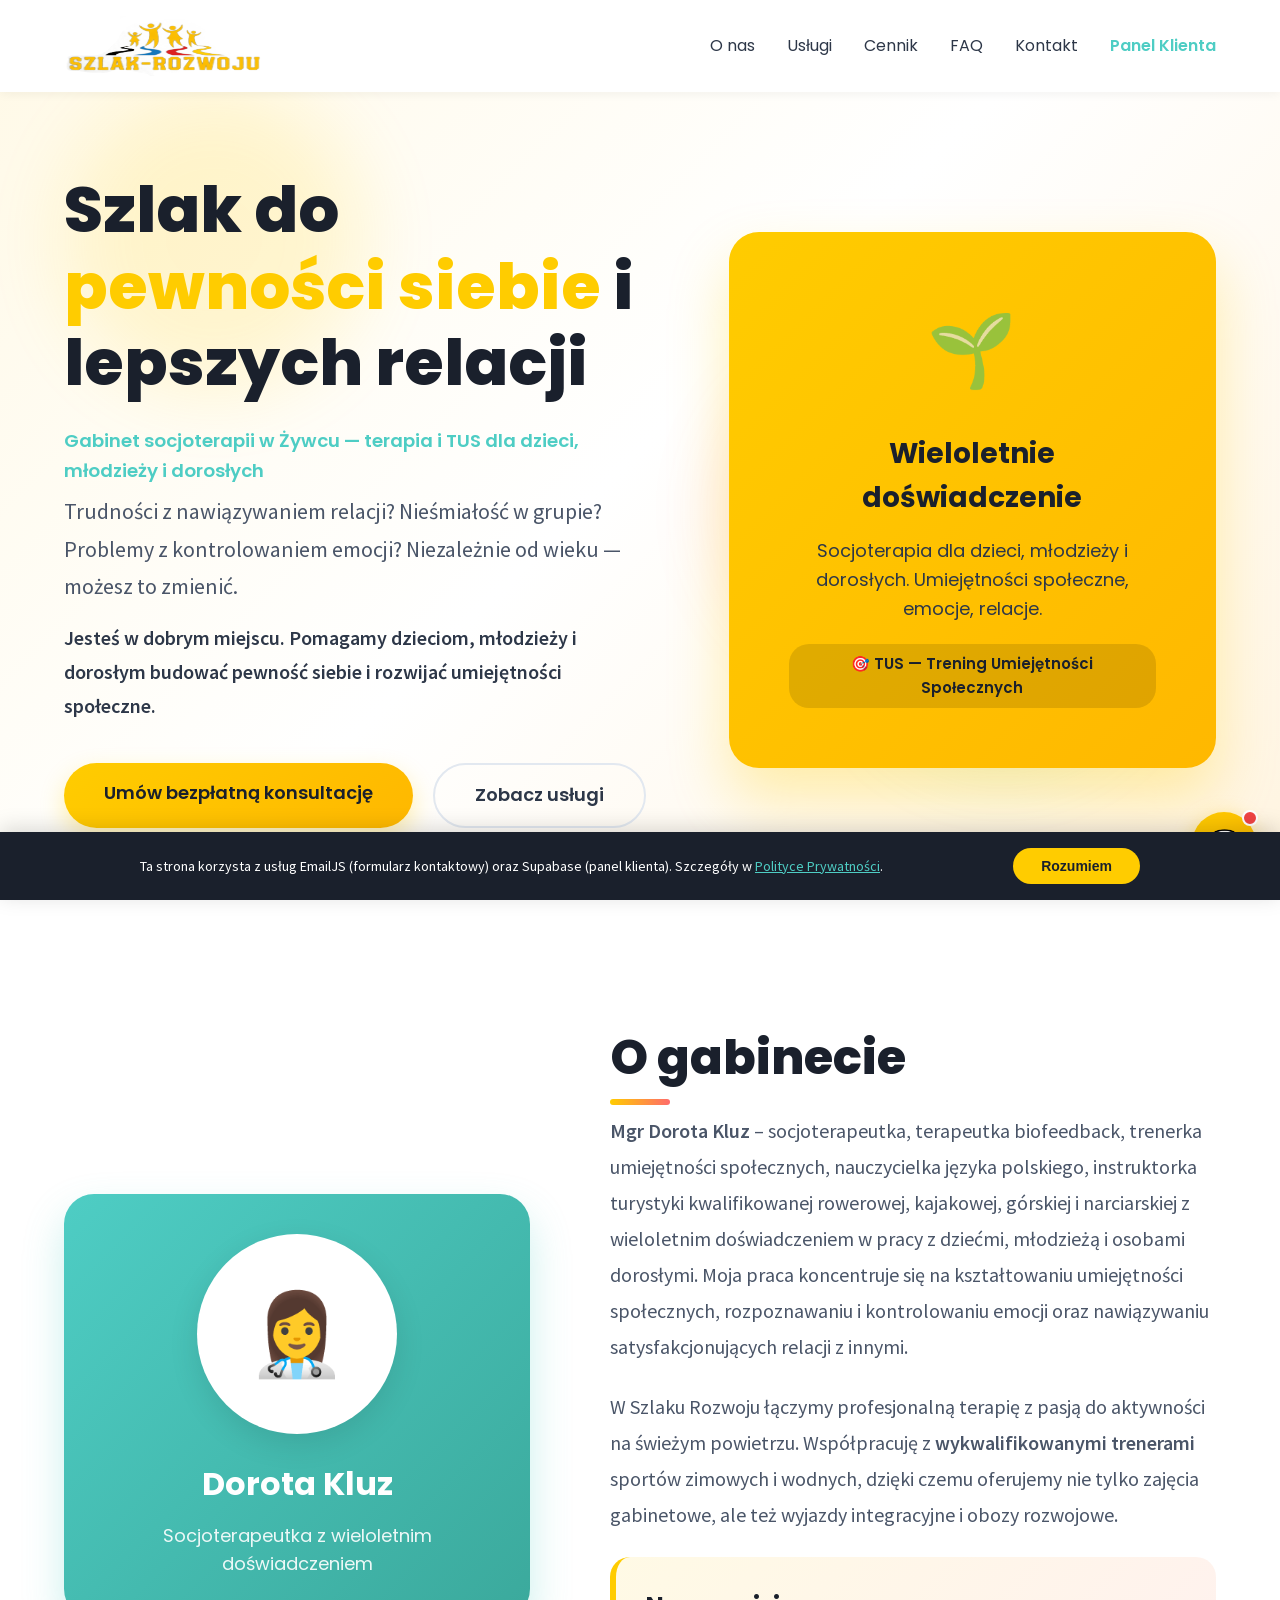
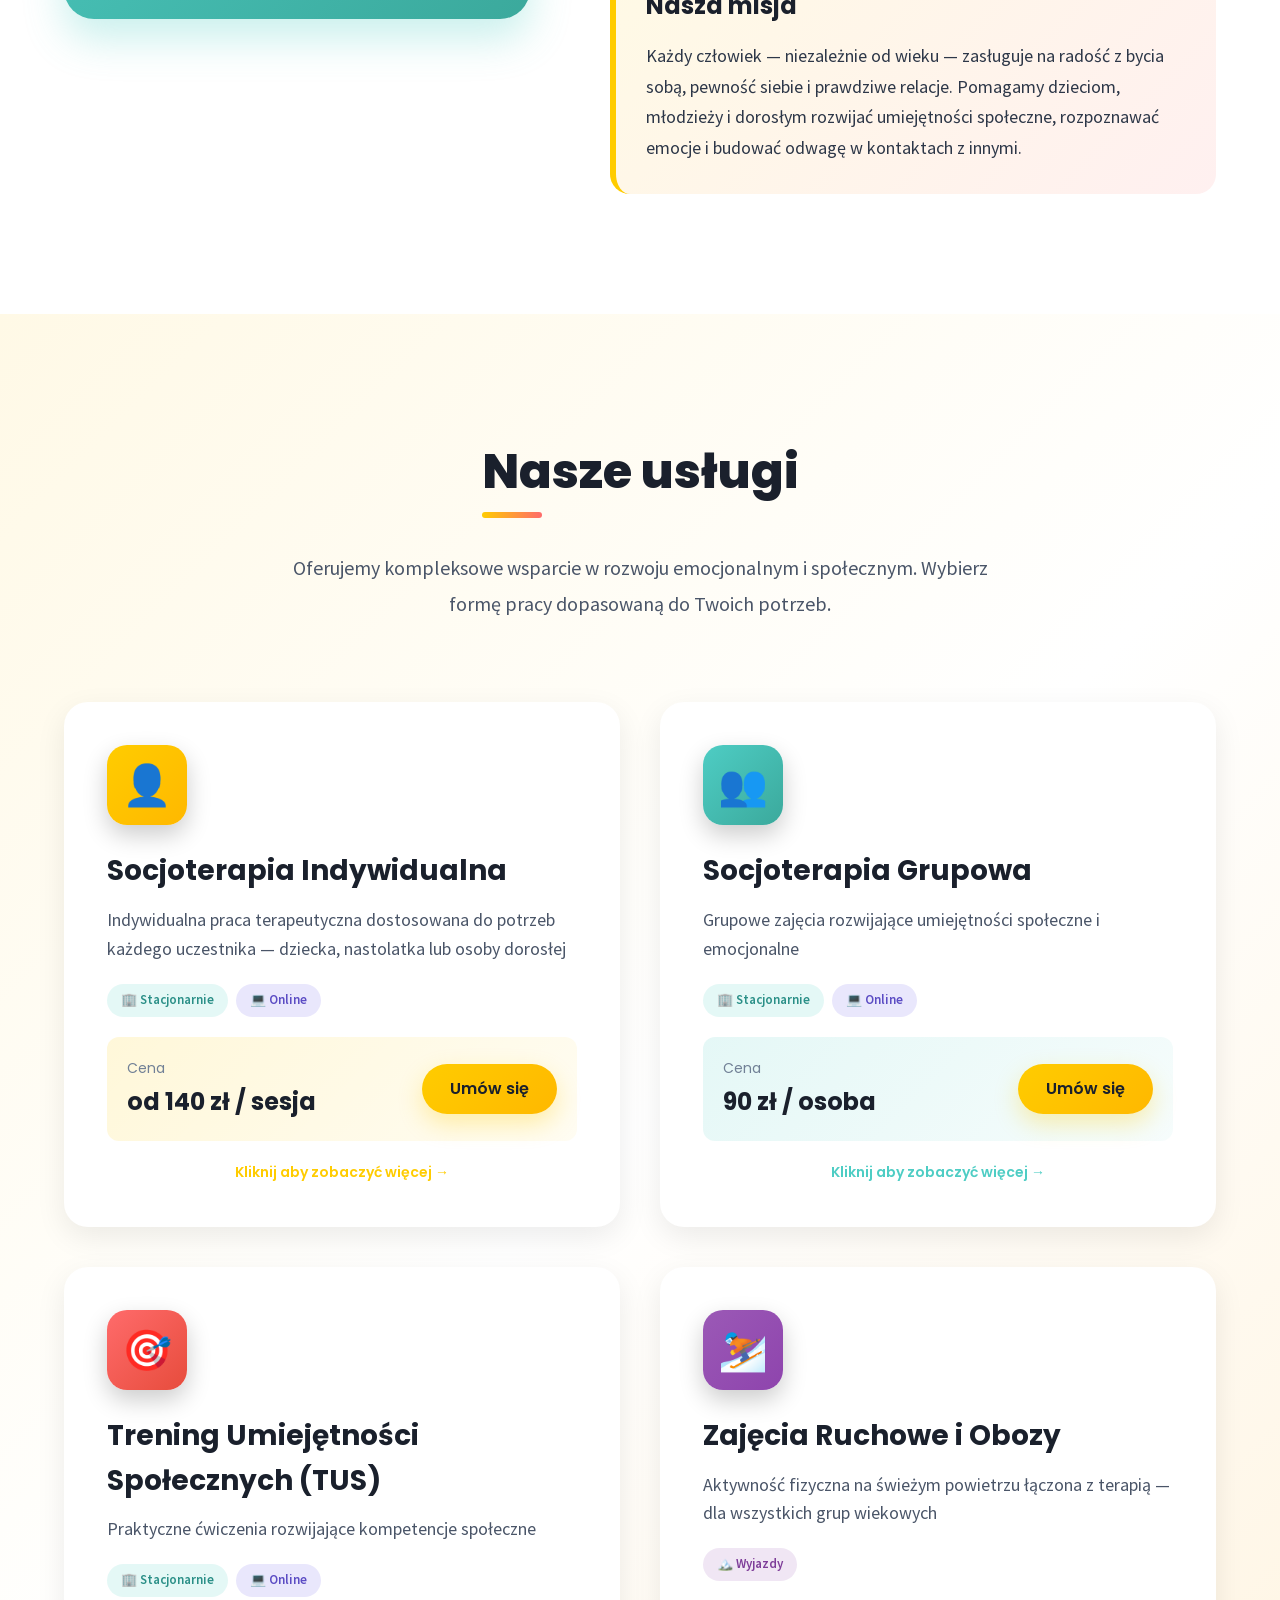
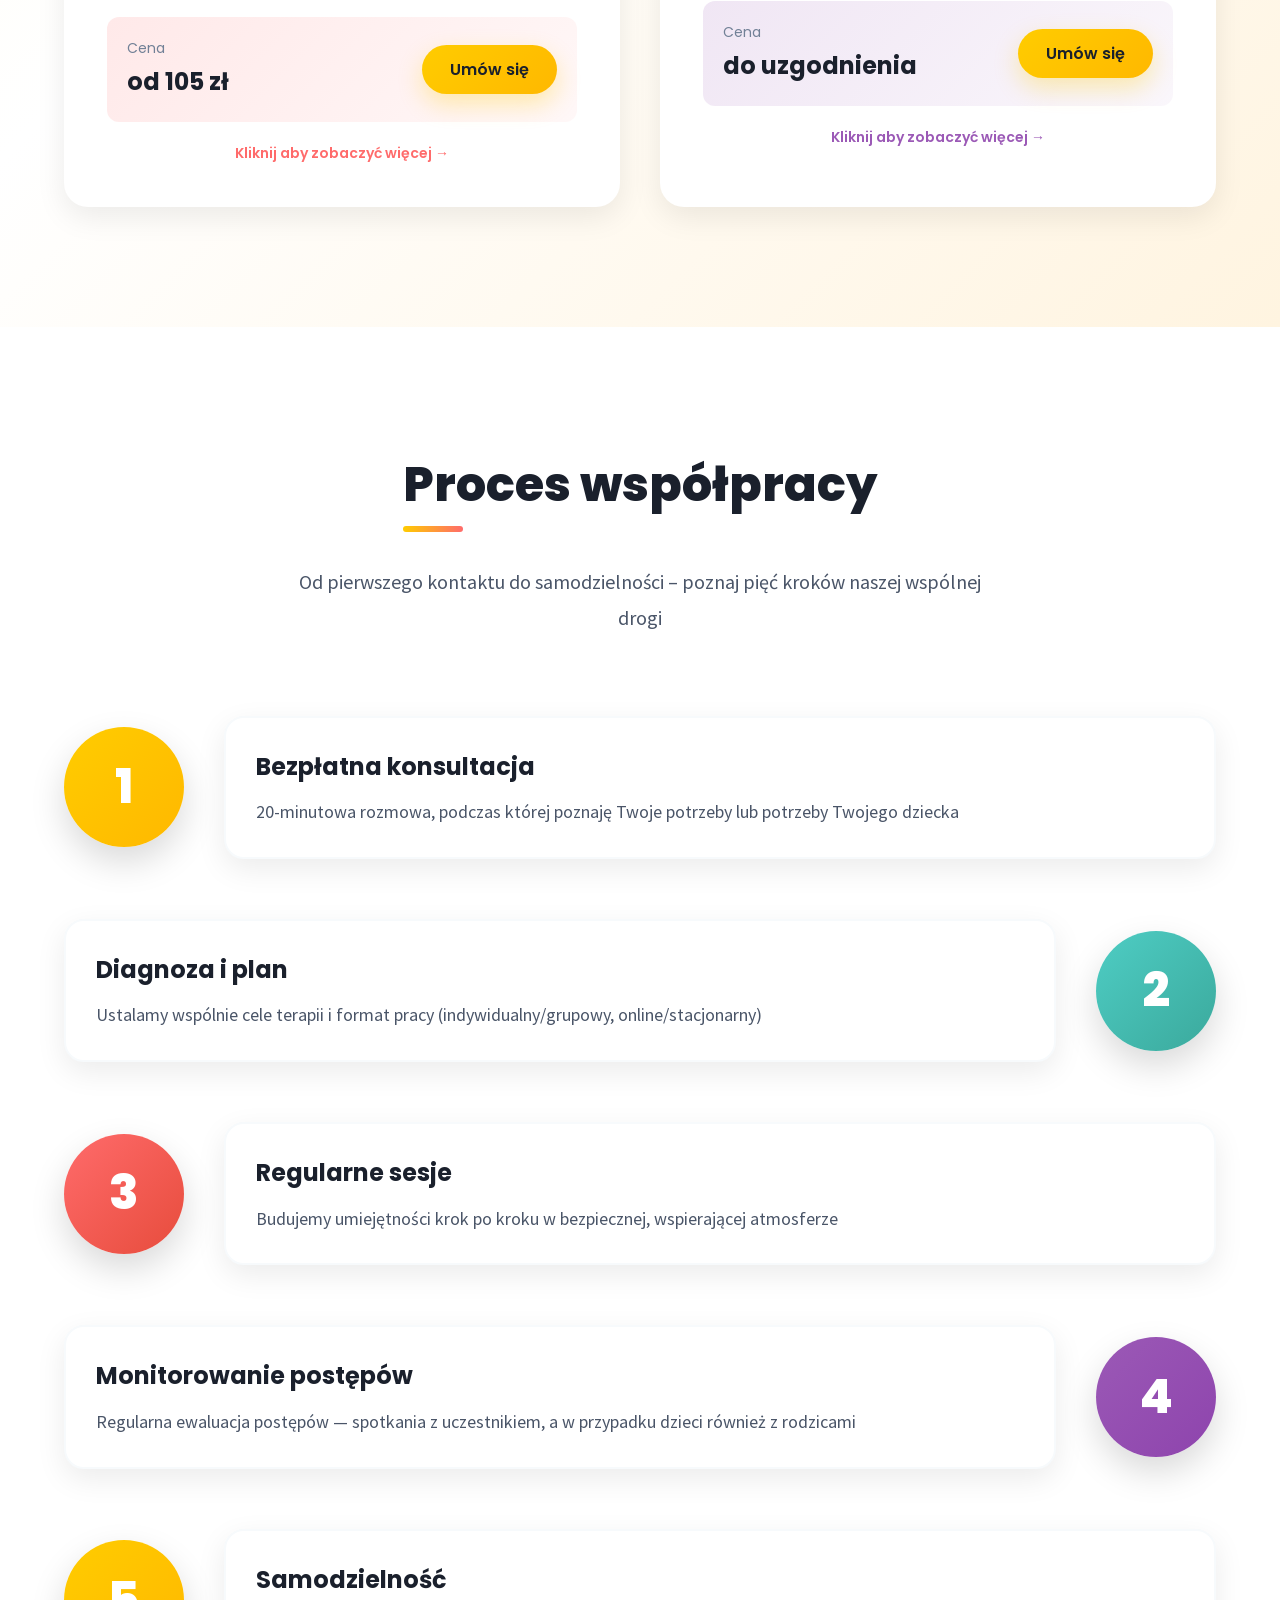
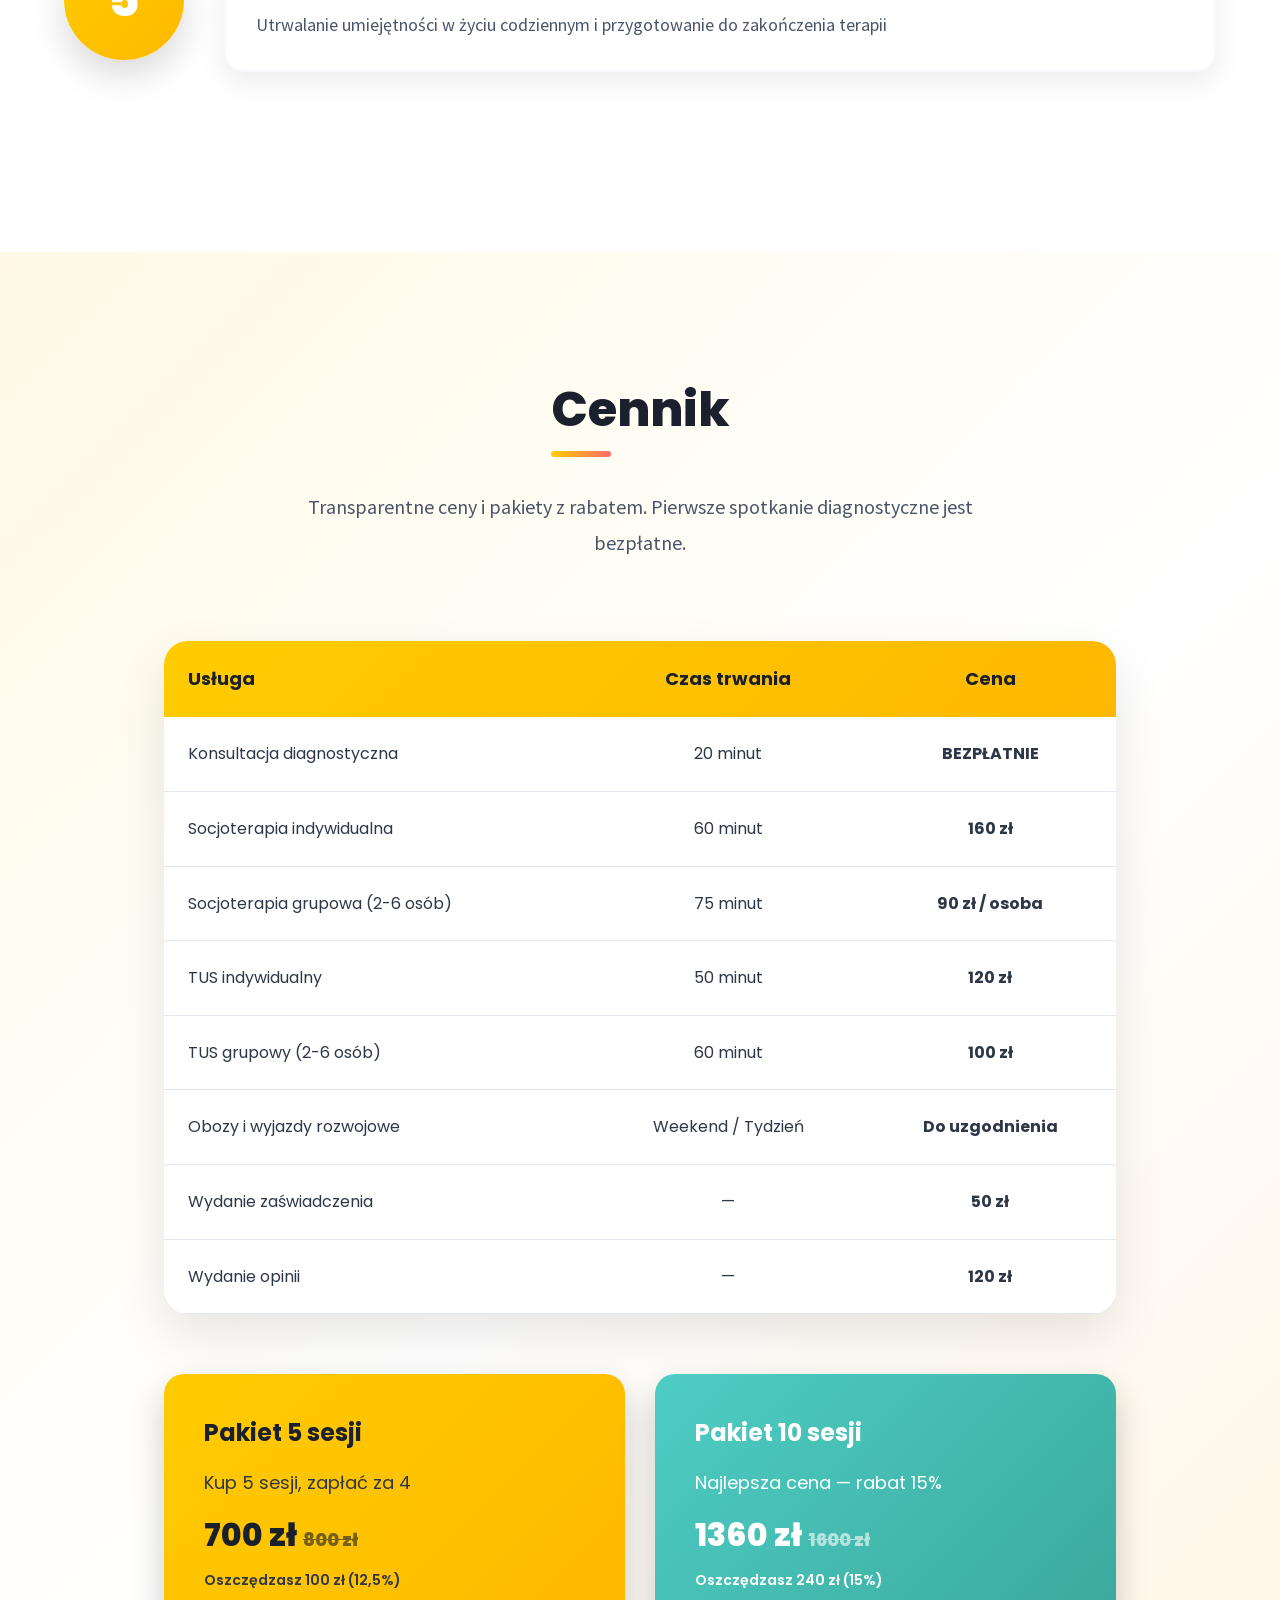
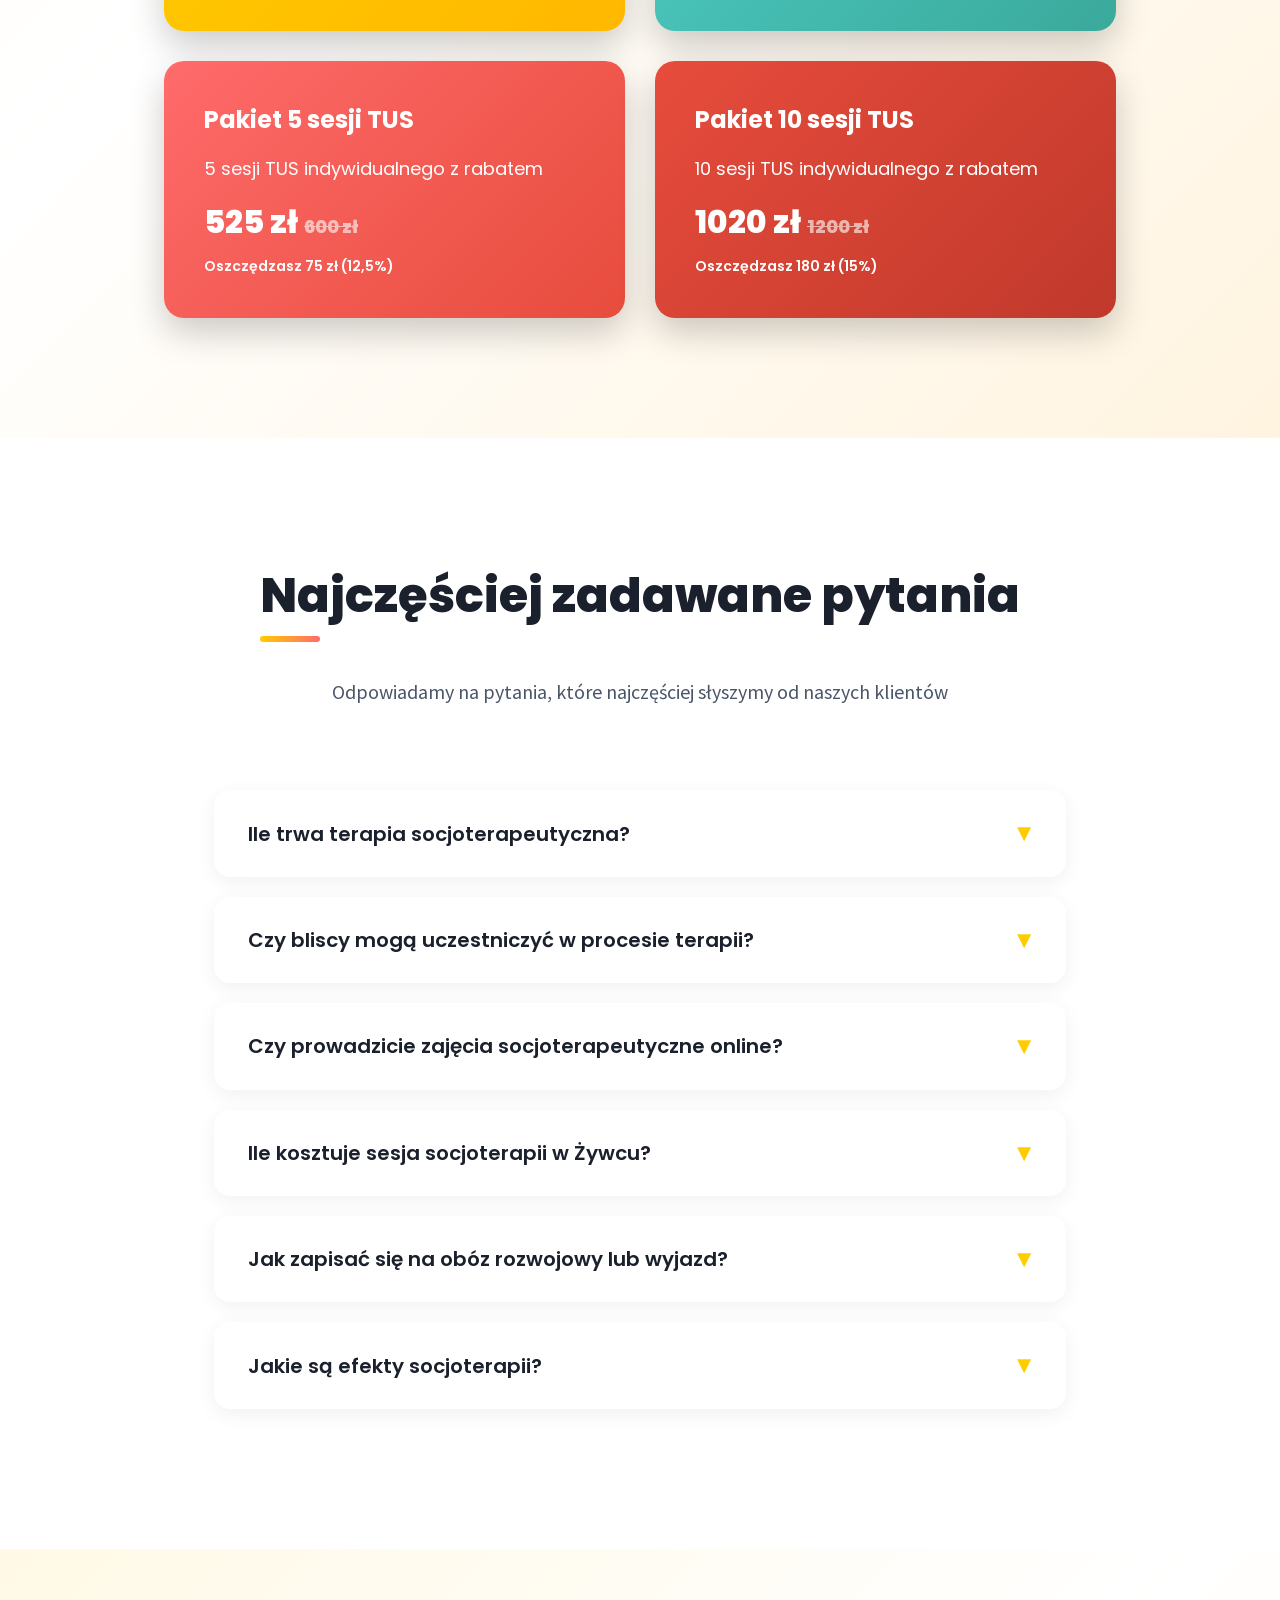
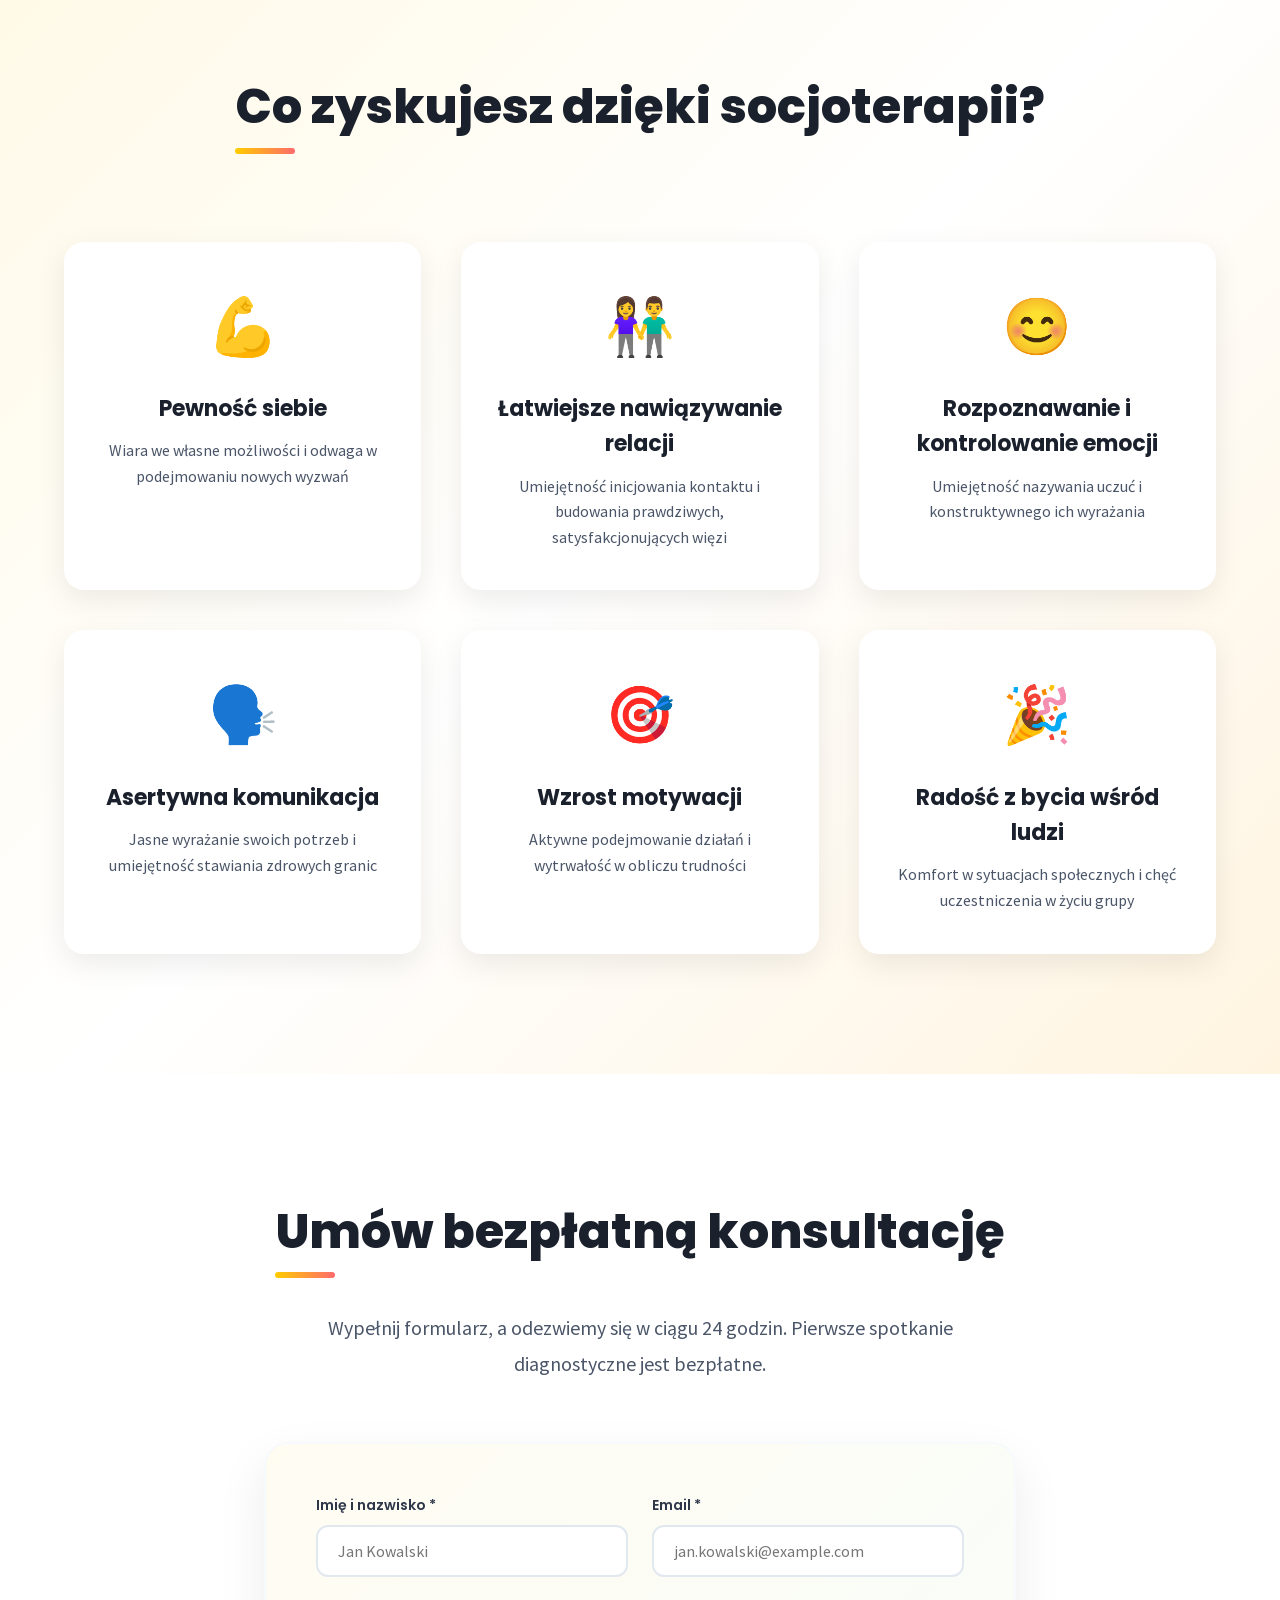
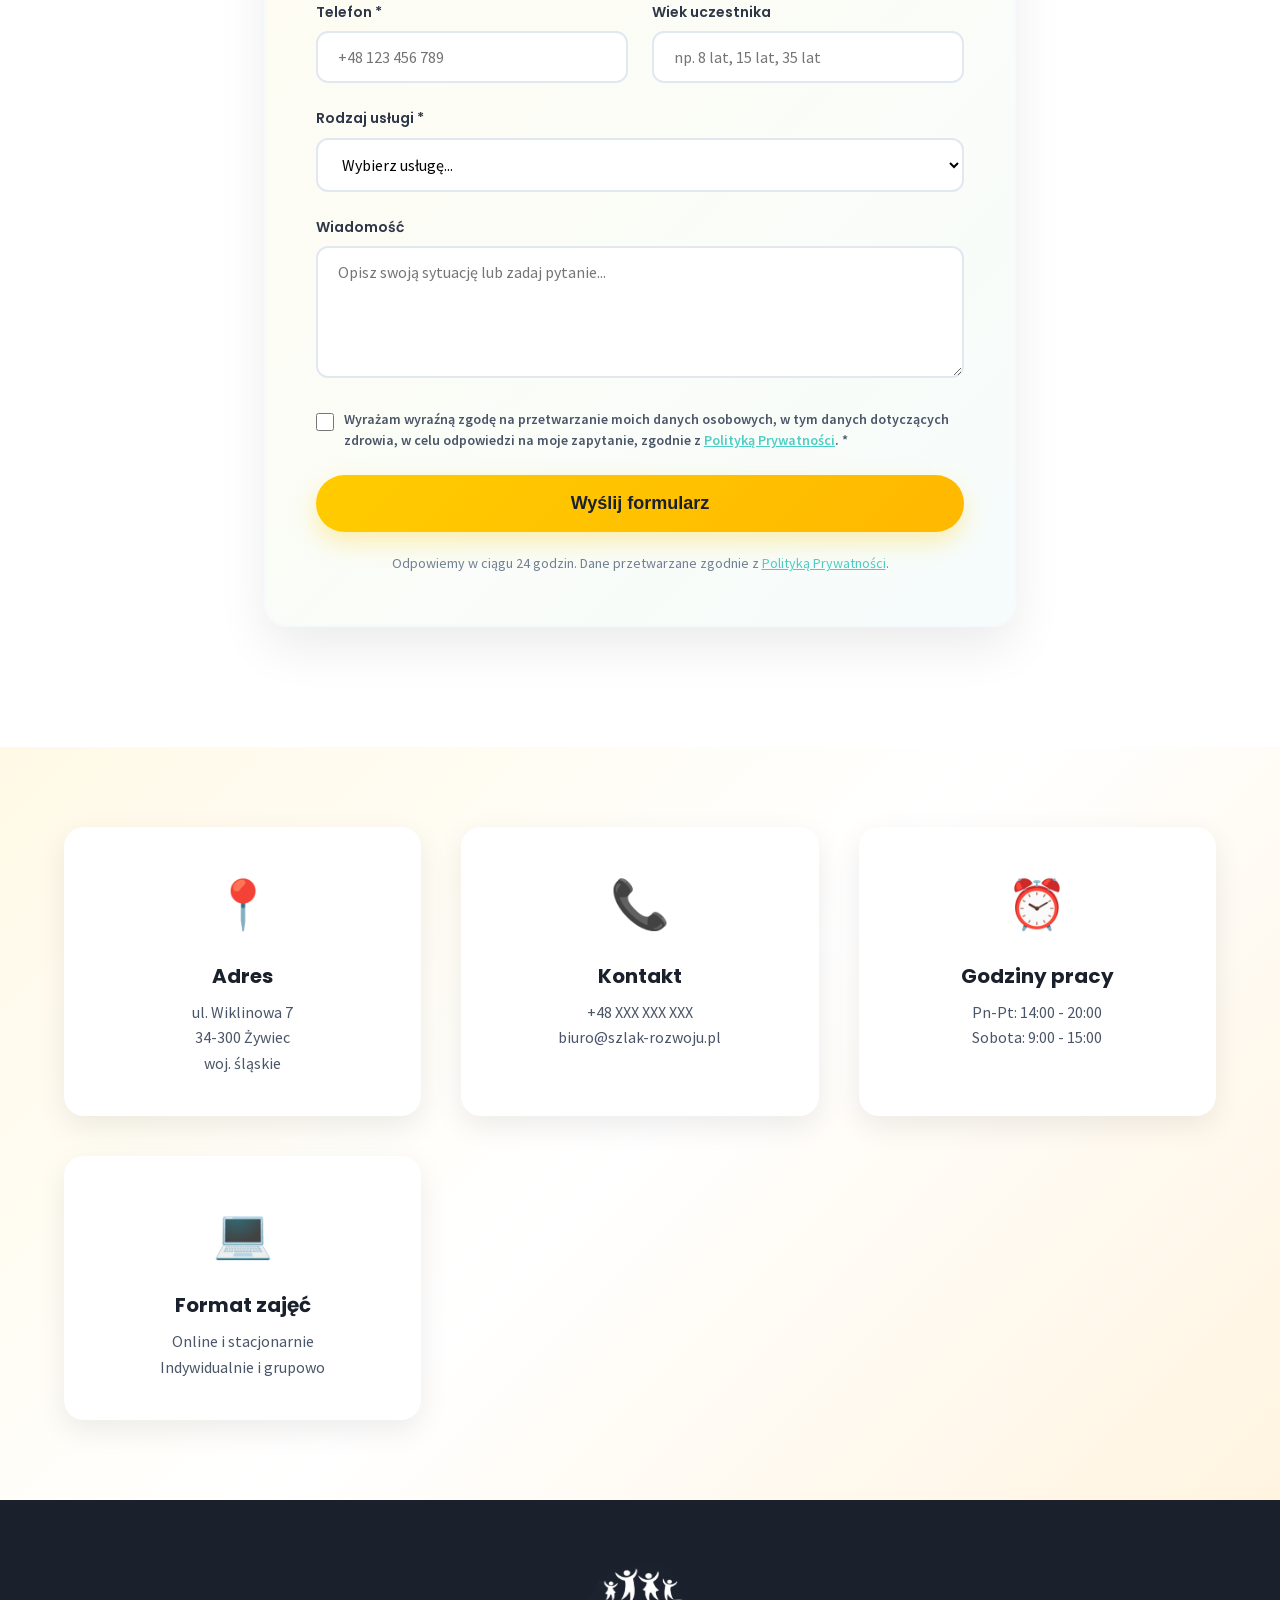
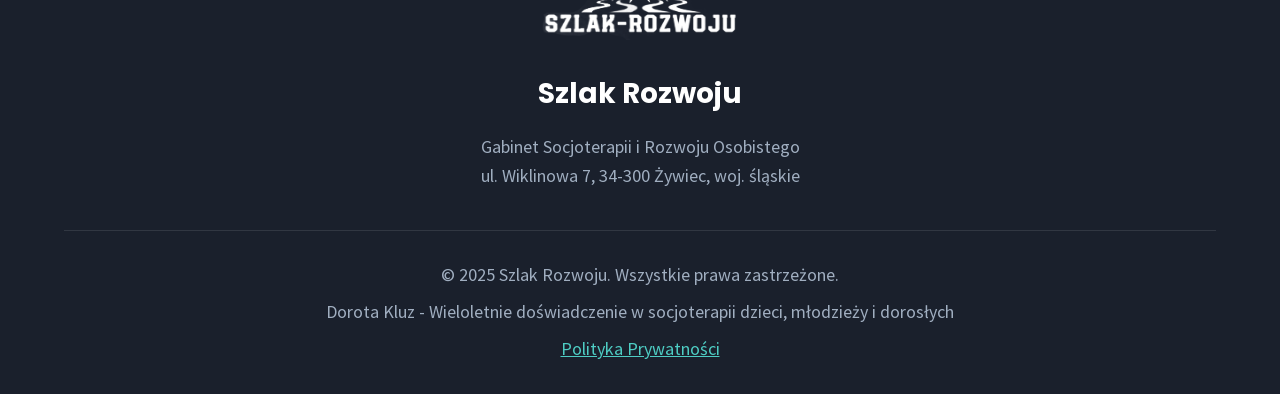
==== index.html @ cc1a7e1d "feat: Formularz kontaktowy — integracja EmailJS, honeypot anty-spam, toast notifications - Podpięcie" ====
<!DOCTYPE html>
<html lang="pl">

<head>
    <meta charset="UTF-8">
    <meta name="viewport" content="width=device-width, initial-scale=1.0">
    <title>Socjoterapia Żywiec — Gabinet Szlak Rozwoju | TUS, Terapia Dzieci i Młodzieży</title>
    <meta name="description"
        content="Gabinet socjoterapii w Żywcu. Socjoterapia indywidualna i grupowa, TUS, zajęcia ruchowe i obozy rozwojowe dla dzieci (6-12 lat), młodzieży i dorosłych. Bezpłatna konsultacja. Dorota Kluz — socjoterapeutka z wieloletnim doświadczeniem.">
    <link rel="canonical" href="https://szlak-rozwoju.pl/">
    <meta name="robots" content="index, follow, max-snippet:-1, max-image-preview:large, max-video-preview:-1">
    <!-- Open Graph -->
    <meta property="og:type" content="website">
    <meta property="og:locale" content="pl_PL">
    <meta property="og:title" content="Socjoterapia Żywiec — Gabinet Szlak Rozwoju | TUS, Terapia Dzieci i Młodzieży">
    <meta property="og:description" content="Gabinet socjoterapii w Żywcu. Socjoterapia indywidualna i grupowa, TUS, zajęcia ruchowe i obozy rozwojowe dla dzieci, młodzieży i dorosłych. Bezpłatna konsultacja.">
    <meta property="og:url" content="https://szlak-rozwoju.pl/">
    <meta property="og:image" content="https://szlak-rozwoju.pl/logo.png">
    <meta property="og:site_name" content="Szlak Rozwoju">
    <!-- Twitter Card -->
    <meta name="twitter:card" content="summary_large_image">
    <meta name="twitter:title" content="Socjoterapia Żywiec — Gabinet Szlak Rozwoju">
    <meta name="twitter:description" content="Gabinet socjoterapii w Żywcu. Socjoterapia indywidualna i grupowa, TUS, zajęcia ruchowe i obozy rozwojowe dla dzieci, młodzieży i dorosłych.">
    <meta name="twitter:image" content="https://szlak-rozwoju.pl/logo.png">
    <!-- Local SEO & mobile -->
    <meta name="theme-color" content="#FFCC00">
    <meta name="geo.region" content="PL-24">
    <meta name="geo.placename" content="Żywiec">
    <!-- Performance hints -->
    <link rel="preload" href="fonts/poppins-700-latin.woff2" as="font" type="font/woff2" crossorigin>
    <link rel="preload" href="fonts/source-sans-pro-400-latin.woff2" as="font" type="font/woff2" crossorigin>
    <link rel="icon" type="image/png" href="logo.png">
    <link rel="stylesheet" href="css/main.css">
    <script src="js/vendor/emailjs-4.4.1.min.js"
            integrity="sha384-SALc35EccAf6RzGw4iNsyj7kTPr33K7RoGzYu+7heZhT8s0GZouafRiCg1qy44AS"></script>
    <!-- Structured Data: LocalBusiness + Person -->
    <script type="application/ld+json">
    {
        "@context": "https://schema.org",
        "@graph": [
            {
                "@type": "ProfessionalService",
                "@id": "https://szlak-rozwoju.pl/#business",
                "name": "Szlak Rozwoju — Gabinet Socjoterapii i Rozwoju Osobistego",
                "alternateName": "Szlak Rozwoju",
                "description": "Gabinet socjoterapii w Żywcu. Socjoterapia indywidualna i grupowa, trening umiejętności społecznych (TUS), zajęcia ruchowe i obozy rozwojowe dla dzieci, młodzieży i dorosłych.",
                "url": "https://szlak-rozwoju.pl/",
                "email": "biuro@szlak-rozwoju.pl",
                "image": "https://szlak-rozwoju.pl/logo.png",
                "logo": "https://szlak-rozwoju.pl/logo.png",
                "address": {
                    "@type": "PostalAddress",
                    "streetAddress": "ul. Wiklinowa 7",
                    "postalCode": "34-300",
                    "addressLocality": "Żywiec",
                    "addressRegion": "śląskie",
                    "addressCountry": "PL"
                },
                "geo": {
                    "@type": "GeoCoordinates",
                    "latitude": 49.6853,
                    "longitude": 19.1924
                },
                "openingHoursSpecification": [
                    {
                        "@type": "OpeningHoursSpecification",
                        "dayOfWeek": ["Monday", "Tuesday", "Wednesday", "Thursday", "Friday"],
                        "opens": "14:00",
                        "closes": "20:00"
                    },
                    {
                        "@type": "OpeningHoursSpecification",
                        "dayOfWeek": "Saturday",
                        "opens": "09:00",
                        "closes": "15:00"
                    }
                ],
                "priceRange": "90-160 PLN",
                "currenciesAccepted": "PLN",
                "areaServed": [
                    { "@type": "City", "name": "Żywiec" },
                    { "@type": "State", "name": "województwo śląskie" }
                ],
                "founder": { "@id": "https://szlak-rozwoju.pl/#person" },
                "hasOfferCatalog": {
                    "@type": "OfferCatalog",
                    "name": "Usługi Szlak Rozwoju",
                    "itemListElement": [
                        {
                            "@type": "Offer",
                            "itemOffered": {
                                "@type": "Service",
                                "name": "Socjoterapia indywidualna",
                                "description": "Indywidualna praca terapeutyczna — sesje 60 minut, dla dzieci, młodzieży i dorosłych. Pomoc w trudnościach emocjonalnych, problemach w relacjach, niskiej samoocenie.",
                                "provider": { "@id": "https://szlak-rozwoju.pl/#business" }
                            },
                            "price": "160",
                            "priceCurrency": "PLN",
                            "priceSpecification": {
                                "@type": "UnitPriceSpecification",
                                "price": "160",
                                "priceCurrency": "PLN",
                                "unitText": "sesja (60 min)"
                            }
                        },
                        {
                            "@type": "Offer",
                            "itemOffered": {
                                "@type": "Service",
                                "name": "Socjoterapia grupowa",
                                "description": "Zajęcia grupowe (2-6 osób) rozwijające umiejętności społeczne i emocjonalne. Sesje 75 minut.",
                                "provider": { "@id": "https://szlak-rozwoju.pl/#business" }
                            },
                            "price": "90",
                            "priceCurrency": "PLN",
                            "priceSpecification": {
                                "@type": "UnitPriceSpecification",
                                "price": "90",
                                "priceCurrency": "PLN",
                                "unitText": "osoba / sesja (75 min)"
                            }
                        },
                        {
                            "@type": "Offer",
                            "itemOffered": {
                                "@type": "Service",
                                "name": "Trening Umiejętności Społecznych (TUS)",
                                "description": "Praktyczne ćwiczenia rozwijające kompetencje społeczne. Dla dzieci, młodzieży i dorosłych, w tym osób ze spektrum autyzmu (ASD).",
                                "provider": { "@id": "https://szlak-rozwoju.pl/#business" }
                            },
                            "price": "120",
                            "priceCurrency": "PLN",
                            "priceSpecification": {
                                "@type": "UnitPriceSpecification",
                                "price": "120",
                                "priceCurrency": "PLN",
                                "unitText": "sesja indywidualna (50 min)"
                            }
                        },
                        {
                            "@type": "Offer",
                            "itemOffered": {
                                "@type": "Service",
                                "name": "Zajęcia ruchowe i obozy rozwojowe",
                                "description": "Aktywność fizyczna na świeżym powietrzu łączona z terapią. Narty, kajaki, wspinaczka, obozy wakacyjne i zimowe.",
                                "provider": { "@id": "https://szlak-rozwoju.pl/#business" }
                            }
                        }
                    ]
                }
            },
            {
                "@type": "Person",
                "@id": "https://szlak-rozwoju.pl/#person",
                "name": "Dorota Kluz",
                "honorificPrefix": "mgr",
                "jobTitle": "Socjoterapeutka, terapeutka biofeedback, trenerka TUS",
                "description": "Socjoterapeutka z wieloletnim doświadczeniem w pracy z dziećmi, młodzieżą i dorosłymi. Specjalizuje się w kształtowaniu umiejętności społecznych, rozpoznawaniu i kontrolowaniu emocji.",
                "worksFor": { "@id": "https://szlak-rozwoju.pl/#business" },
                "knowsAbout": [
                    "Socjoterapia",
                    "Trening Umiejętności Społecznych",
                    "Biofeedback",
                    "Terapia grupowa",
                    "Rozwój osobisty dzieci i młodzieży"
                ],
                "url": "https://szlak-rozwoju.pl/"
            }
        ]
    }
    </script>
    <!-- Structured Data: FAQPage -->
    <script type="application/ld+json">
    {
        "@context": "https://schema.org",
        "@type": "FAQPage",
        "mainEntity": [
            {
                "@type": "Question",
                "name": "Ile trwa terapia socjoterapeutyczna?",
                "acceptedAnswer": {
                    "@type": "Answer",
                    "text": "Zazwyczaj 3-6 miesięcy regularnych sesji, w zależności od indywidualnych potrzeb uczestnika. Proces terapeutyczny jest elastyczny i zawsze dostosowywany do tempa rozwoju — niezależnie od tego, czy pracujemy z dzieckiem, nastolatkiem czy osobą dorosłą."
                }
            },
            {
                "@type": "Question",
                "name": "Czy bliscy mogą uczestniczyć w procesie terapii?",
                "acceptedAnswer": {
                    "@type": "Answer",
                    "text": "W przypadku dzieci i młodzieży regularnie spotykamy się z rodzicami, aby omawiać postępy i wspólnie wspierać rozwój. Dorośli uczestnicy mogą zaprosić bliską osobę na wybrane spotkania, jeśli uznają to za pomocne."
                }
            },
            {
                "@type": "Question",
                "name": "Czy prowadzicie zajęcia socjoterapeutyczne online?",
                "acceptedAnswer": {
                    "@type": "Answer",
                    "text": "Tak, oferujemy zarówno terapię indywidualną, jak i grupową w formie online. Wykorzystujemy profesjonalne platformy zapewniające bezpieczeństwo i komfort prowadzenia sesji."
                }
            },
            {
                "@type": "Question",
                "name": "Ile kosztuje sesja socjoterapii w Żywcu?",
                "acceptedAnswer": {
                    "@type": "Answer",
                    "text": "Socjoterapia indywidualna: od 140 zł/sesja (160 zł bez pakietu). TUS indywidualny: od 105 zł/sesja (120 zł bez pakietu). Socjoterapia grupowa: 90 zł/osoba (75 min). TUS grupowy: 100 zł (60 min). Oferujemy pakiety z rabatem. Pierwsze spotkanie diagnostyczne jest bezpłatne."
                }
            },
            {
                "@type": "Question",
                "name": "Jak zapisać się na obóz rozwojowy lub wyjazd?",
                "acceptedAnswer": {
                    "@type": "Answer",
                    "text": "Rezerwacja odbywa się przez formularz kontaktowy na stronie, telefonicznie lub mailowo. Miejsca są ograniczone, więc zalecamy wczesną rezerwację. Przed wyjazdem organizujemy spotkanie informacyjne dla uczestników (a w przypadku dzieci — również dla rodziców)."
                }
            },
            {
                "@type": "Question",
                "name": "Jakie są efekty socjoterapii?",
                "acceptedAnswer": {
                    "@type": "Answer",
                    "text": "Uczestnicy zyskują większą pewność siebie, łatwiej nawiązują relacje, lepiej rozpoznają i kontrolują emocje oraz potrafią asertywnie komunikować swoje potrzeby. Efekty są widoczne w szkole, w pracy i w relacjach z bliskimi."
                }
            }
        ]
    }
    </script>
    <!-- Structured Data: WebSite -->
    <script type="application/ld+json">
    {
        "@context": "https://schema.org",
        "@type": "WebSite",
        "name": "Szlak Rozwoju",
        "url": "https://szlak-rozwoju.pl/",
        "description": "Gabinet Socjoterapii i Rozwoju Osobistego w Żywcu",
        "inLanguage": "pl",
        "publisher": { "@id": "https://szlak-rozwoju.pl/#business" }
    }
    </script>
</head>

<body>
    <a href="#main-content" class="skip-to-content">Przejdź do treści</a>

    <!-- Banner RODO -->
    <div id="privacyBanner" style="display:none; position:fixed; bottom:0; left:0; right:0; background:#1A202C; color:#fff; padding:16px 24px; z-index:10000; font-family:'Source Sans Pro',sans-serif; font-size:14px; line-height:1.5; box-shadow:0 -4px 20px rgba(0,0,0,0.15);">
        <div style="max-width:1000px; margin:0 auto; display:flex; align-items:center; gap:16px; flex-wrap:wrap;">
            <p style="flex:1; min-width:200px; margin:0;">
                Ta strona korzysta z usług EmailJS (formularz kontaktowy) oraz Supabase (panel klienta).
                Szczegóły w <a href="polityka-prywatnosci.html" style="color:#4ECDC4; text-decoration:underline;">Polityce Prywatności</a>.
            </p>
            <button id="privacyBannerClose" style="background:#FFCC00; color:#1A202C; border:none; padding:10px 28px; border-radius:50px; font-weight:600; font-size:14px; cursor:pointer; white-space:nowrap;">Rozumiem</button>
        </div>
    </div>

    <!-- Navigation -->
    <header>
    <nav aria-label="Główna nawigacja">
        <div class="container">
            <img src="logo.png" alt="Szlak Rozwoju — Gabinet Socjoterapii w Żywcu" id="logo" width="200" height="93" fetchpriority="high">
            <button class="hamburger" id="hamburger" aria-label="Menu" aria-expanded="false">
                <span></span><span></span><span></span>
            </button>
            <div class="nav-links">
                <a href="#about">O nas</a>
                <a href="#services">Usługi</a>
                <a href="#pricing">Cennik</a>
                <a href="#faq">FAQ</a>
                <a href="#contact">Kontakt</a>
                <a href="panel.html" style="color: #4ECDC4; font-weight: 600;">Panel Klienta</a>
            </div>
        </div>
    </nav>
    </header>

    <main>
    <!-- Hero Section -->
    <section id="main-content" class="hero warm-gradient">
        <div class="path-decoration">
            <div class="path-curve" style="background: #FFCC00; top: 10%; left: 5%;"></div>
            <div class="path-curve" style="background: #4ECDC4; bottom: 15%; right: 10%;"></div>
            <div class="path-curve" style="background: #FF6B6B; top: 40%; right: 20%;"></div>
        </div>

        <div class="container">
            <div class="hero-content">
                <div class="fade-in">
                    <h1>Szlak do <span class="highlight">pewności siebie</span> i lepszych relacji</h1>
                    <p class="hero-subtitle" style="font-size: 1.15em; font-weight: 600; color: #4ECDC4; margin-bottom: 8px;">
                        Gabinet socjoterapii w Żywcu — terapia i TUS dla dzieci, młodzieży i dorosłych
                    </p>
                    <p class="hero-text">
                        Trudności z nawiązywaniem relacji? Nieśmiałość w grupie? Problemy z kontrolowaniem emocji?
                        Niezależnie od wieku — możesz to zmienić.
                    </p>
                    <p class="hero-text-bold">
                        Jesteś w dobrym miejscu. Pomagamy dzieciom, młodzieży i dorosłym budować pewność siebie
                        i rozwijać umiejętności społeczne.
                    </p>
                    <div class="hero-buttons">
                        <a href="#contact" class="cta-button">Umów bezpłatną konsultację</a>
                        <a href="#services" class="cta-secondary">Zobacz usługi</a>
                    </div>
                </div>

                <div class="hero-card fade-in">
                    <div class="icon">🌱</div>
                    <h3>Wieloletnie doświadczenie</h3>
                    <p>Socjoterapia dla dzieci, młodzieży i dorosłych. Umiejętności społeczne, emocje, relacje.</p>
                    <div class="hero-card-badge">🎯 TUS — Trening Umiejętności Społecznych</div>
                </div>
            </div>
        </div>
    </section>

    <!-- About Section -->
    <section id="about" class="py-120">
        <div class="container">
            <div class="about-grid">
                <div class="about-card fade-in">
                    <div class="about-avatar">👩‍⚕️</div>
                    <h3>Dorota Kluz</h3>
                    <p>Socjoterapeutka z wieloletnim doświadczeniem</p>
                </div>

                <div class="fade-in">
                    <h2 class="section-title">O gabinecie</h2>
                    <p class="mb-24 about-text">
                        <strong>Mgr Dorota Kluz</strong> – socjoterapeutka, terapeutka biofeedback, trenerka
                        umiejętności społecznych, nauczycielka języka polskiego, instruktorka turystyki kwalifikowanej
                        rowerowej, kajakowej, górskiej i narciarskiej z wieloletnim doświadczeniem w pracy z
                        dziećmi, młodzieżą i osobami dorosłymi.
                        Moja praca koncentruje się na kształtowaniu umiejętności społecznych, rozpoznawaniu
                        i kontrolowaniu emocji oraz nawiązywaniu satysfakcjonujących relacji z innymi.

                    </p>
                    <p class="mb-24 about-text">
                        W Szlaku Rozwoju łączymy profesjonalną terapię z pasją do aktywności na świeżym powietrzu.
                        Współpracuję z <strong>wykwalifikowanymi trenerami</strong> sportów zimowych i wodnych, dzięki
                        czemu oferujemy nie tylko zajęcia gabinetowe, ale też wyjazdy integracyjne i obozy rozwojowe.
                    </p>
                    <div class="mission-box">
                        <h4>Nasza misja</h4>
                        <p>
                            Każdy człowiek — niezależnie od wieku — zasługuje na radość z bycia sobą, pewność siebie
                            i prawdziwe relacje. Pomagamy dzieciom, młodzieży i dorosłym rozwijać umiejętności
                            społeczne,
                            rozpoznawać emocje i budować odwagę w kontaktach z innymi.
                        </p>
                    </div>
                </div>
            </div>
        </div>
    </section>

    <!-- Services Section -->
    <section id="services" class="warm-gradient py-120">
        <div class="container">
            <div class="text-center mb-80">
                <h2 class="section-title">Nasze usługi</h2>
                <p class="mt-24 section-subtitle">
                    Oferujemy kompleksowe wsparcie w rozwoju emocjonalnym i społecznym. Wybierz formę pracy dopasowaną
                    do Twoich potrzeb.
                </p>
            </div>

            <div class="services-grid">
                <!-- Service 1 -->
                <div class="service-card fade-in" data-service="1" style="--service-color: #FFCC00;">
                    <div class="service-icon" style="background: linear-gradient(135deg, #FFCC00, #FFB800);">👤</div>
                    <h3>Socjoterapia Indywidualna</h3>
                    <p class="service-description">Indywidualna praca terapeutyczna dostosowana do potrzeb każdego
                        uczestnika — dziecka,
                        nastolatka lub osoby dorosłej</p>

                    <div class="service-badges">
                        <span class="service-badge service-badge--stacjonarnie">🏢 Stacjonarnie</span>
                        <span class="service-badge service-badge--online">💻 Online</span>
                    </div>

                    <div class="service-details">
                        <div class="service-detail-list">
                            <div class="service-detail-item">
                                <span style="color: #FFCC00;">•</span>
                                <span>Dla dzieci (6-12 lat), młodzieży (13-18 lat) i dorosłych</span>
                            </div>
                            <div class="service-detail-item">
                                <span style="color: #FFCC00;">•</span>
                                <span>Sesje: 60 minut, raz w tygodniu</span>
                            </div>
                            <div class="service-detail-item">
                                <span style="color: #FFCC00;">•</span>
                                <span>Praca nad nieśmiałością, lękami, trudnościami w relacjach</span>
                            </div>
                        </div>
                    </div>

                    <div class="service-price-box"
                        style="background: linear-gradient(135deg, rgba(255,204,0,0.15), rgba(255,204,0,0.05));">
                        <div>
                            <div class="service-price-label">Cena</div>
                            <div class="service-price">od 140 zł / sesja</div>
                        </div>
                        <a href="#contact" class="cta-button" style="padding: 12px 28px; font-size: 16px;">Umów
                            się</a>
                    </div>

                    <div class="service-toggle" style="color: #FFCC00;">
                        Kliknij aby zobaczyć więcej →
                    </div>
                </div>

                <!-- Service 2 -->
                <div class="service-card fade-in" data-service="2" style="--service-color: #4ECDC4;">
                    <div class="service-icon" style="background: linear-gradient(135deg, #4ECDC4, #3BA99C);">👥</div>
                    <h3>Socjoterapia Grupowa</h3>
                    <p class="service-description">Grupowe zajęcia rozwijające umiejętności społeczne i emocjonalne</p>

                    <div class="service-badges">
                        <span class="service-badge service-badge--stacjonarnie">🏢 Stacjonarnie</span>
                        <span class="service-badge service-badge--online">💻 Online</span>
                    </div>

                    <div class="service-details">
                        <div class="service-detail-list">
                            <div class="service-detail-item">
                                <span style="color: #4ECDC4;">•</span>
                                <span>Grupy wiekowe: dzieci (6-12 lat), młodzież (13-18 lat), dorośli (18+) — od 2 do 6 osób
                                    w grupie</span>
                            </div>
                            <div class="service-detail-item">
                                <span style="color: #4ECDC4;">•</span>
                                <span>Sesje: 75 minut, raz w tygodniu</span>
                            </div>
                            <div class="service-detail-item">
                                <span style="color: #4ECDC4;">•</span>
                                <span>Praca nad komunikacją, współpracą, budowaniem relacji</span>
                            </div>
                        </div>
                    </div>

                    <div class="service-price-box"
                        style="background: linear-gradient(135deg, rgba(78,205,196,0.15), rgba(78,205,196,0.05));">
                        <div>
                            <div class="service-price-label">Cena</div>
                            <div class="service-price">90 zł / osoba</div>
                        </div>
                        <a href="#contact" class="cta-button" style="padding: 12px 28px; font-size: 16px;">Umów
                            się</a>
                    </div>

                    <div class="service-toggle" style="color: #4ECDC4;">
                        Kliknij aby zobaczyć więcej →
                    </div>
                </div>

                <!-- Service 3 -->
                <div class="service-card fade-in" data-service="3" style="--service-color: #FF6B6B;">
                    <div class="service-icon" style="background: linear-gradient(135deg, #FF6B6B, #E74C3C);">🎯</div>
                    <h3>Trening Umiejętności Społecznych (TUS)</h3>
                    <p class="service-description">Praktyczne ćwiczenia rozwijające kompetencje społeczne</p>

                    <div class="service-badges">
                        <span class="service-badge service-badge--stacjonarnie">🏢 Stacjonarnie</span>
                        <span class="service-badge service-badge--online">💻 Online</span>
                    </div>

                    <div class="service-details">
                        <div class="service-detail-list">
                            <div class="service-detail-item">
                                <span style="color: #FF6B6B;">•</span>
                                <span>Dla dzieci, młodzieży i dorosłych z trudnościami w relacjach — w tym dzieci ze
                                    spektrum autyzmu (ASD) i z zespołem Aspergera</span>
                            </div>
                            <div class="service-detail-item">
                                <span style="color: #FF6B6B;">•</span>
                                <span>Metody: gry, scenki, dyskusje, ćwiczenia praktyczne</span>
                            </div>
                            <div class="service-detail-item">
                                <span style="color: #FF6B6B;">•</span>
                                <span>Asertywność, rozwiązywanie konfliktów, wyrażanie potrzeb</span>
                            </div>
                            <div class="service-detail-item">
                                <span style="color: #FF6B6B;">•</span>
                                <span>Indywidualnie: 50 minut / 120 zł</span>
                            </div>
                            <div class="service-detail-item">
                                <span style="color: #FF6B6B;">•</span>
                                <span>Grupowo (2-6 osób): 60 minut / 100 zł</span>
                            </div>
                        </div>
                    </div>

                    <div class="service-price-box"
                        style="background: linear-gradient(135deg, rgba(255,107,107,0.15), rgba(255,107,107,0.05));">
                        <div>
                            <div class="service-price-label">Cena</div>
                            <div class="service-price">od 105 zł</div>
                        </div>
                        <a href="#contact" class="cta-button" style="padding: 12px 28px; font-size: 16px;">Umów
                            się</a>
                    </div>

                    <div class="service-toggle" style="color: #FF6B6B;">
                        Kliknij aby zobaczyć więcej →
                    </div>
                </div>

                <!-- Service 4 -->
                <div class="service-card fade-in" data-service="4" style="--service-color: #9B59B6;">
                    <div class="service-icon" style="background: linear-gradient(135deg, #9B59B6, #8E44AD);">⛷️</div>
                    <h3>Zajęcia Ruchowe i Obozy</h3>
                    <p class="service-description">Aktywność fizyczna na świeżym powietrzu łączona z terapią — dla
                        wszystkich grup wiekowych</p>

                    <div class="service-badges">
                        <span class="service-badge service-badge--wyjazdy">🏔️ Wyjazdy</span>
                    </div>

                    <div class="service-details">
                        <div class="service-detail-list">
                            <div class="service-detail-item">
                                <span style="color: #9B59B6;">•</span>
                                <span>Sporty zimowe: narty, snowboard, saneczki</span>
                            </div>
                            <div class="service-detail-item">
                                <span style="color: #9B59B6;">•</span>
                                <span>Sporty wodne: kajaki, pływanie, SUP</span>
                            </div>
                            <div class="service-detail-item">
                                <span style="color: #9B59B6;">•</span>
                                <span>Inne: wspinaczka, rower górski, nordic walking</span>
                            </div>
                            <div class="service-detail-item">
                                <span style="color: #9B59B6;">•</span>
                                <span>Wyjazdy weekendowe i obozy wakacyjne/zimowe</span>
                            </div>
                        </div>
                    </div>

                    <div class="service-price-box"
                        style="background: linear-gradient(135deg, rgba(155,89,182,0.15), rgba(155,89,182,0.05));">
                        <div>
                            <div class="service-price-label">Cena</div>
                            <div class="service-price">do uzgodnienia</div>
                        </div>
                        <a href="#contact" class="cta-button" style="padding: 12px 28px; font-size: 16px;">Umów
                            się</a>
                    </div>

                    <div class="service-toggle" style="color: #9B59B6;">
                        Kliknij aby zobaczyć więcej →
                    </div>
                </div>
            </div>
        </div>
    </section>

    <!-- Process Section -->
    <section class="py-120">
        <div class="container">
            <div class="text-center mb-80">
                <h2 class="section-title">Proces współpracy</h2>
                <p class="mt-24 section-subtitle">
                    Od pierwszego kontaktu do samodzielności – poznaj pięć kroków naszej wspólnej drogi
                </p>
            </div>

            <div>
                <div class="process-step fade-in">
                    <div class="process-number" style="background: linear-gradient(135deg, #FFCC00, #FFB800);">1</div>
                    <div class="process-content">
                        <h4>Bezpłatna konsultacja</h4>
                        <p>20-minutowa rozmowa, podczas której poznaję Twoje potrzeby lub potrzeby Twojego dziecka</p>
                    </div>
                </div>

                <div class="process-step reverse fade-in">
                    <div class="process-number" style="background: linear-gradient(135deg, #4ECDC4, #3BA99C);">2</div>
                    <div class="process-content">
                        <h4>Diagnoza i plan</h4>
                        <p>Ustalamy wspólnie cele terapii i format pracy (indywidualny/grupowy, online/stacjonarny)</p>
                    </div>
                </div>

                <div class="process-step fade-in">
                    <div class="process-number" style="background: linear-gradient(135deg, #FF6B6B, #E74C3C);">3</div>
                    <div class="process-content">
                        <h4>Regularne sesje</h4>
                        <p>Budujemy umiejętności krok po kroku w bezpiecznej, wspierającej atmosferze</p>
                    </div>
                </div>

                <div class="process-step reverse fade-in">
                    <div class="process-number" style="background: linear-gradient(135deg, #9B59B6, #8E44AD);">4</div>
                    <div class="process-content">
                        <h4>Monitorowanie postępów</h4>
                        <p>Regularna ewaluacja postępów — spotkania z uczestnikiem, a w przypadku dzieci również z
                            rodzicami</p>
                    </div>
                </div>

                <div class="process-step fade-in">
                    <div class="process-number" style="background: linear-gradient(135deg, #FFCC00, #FFB800);">5</div>
                    <div class="process-content">
                        <h4>Samodzielność</h4>
                        <p>Utrwalanie umiejętności w życiu codziennym i przygotowanie do zakończenia terapii</p>
                    </div>
                </div>
            </div>
        </div>
    </section>

    <!-- Pricing Section -->
    <section id="pricing" class="warm-gradient py-120">
        <div class="container" style="max-width: 1000px;">
            <div class="text-center mb-80">
                <h2 class="section-title">Cennik</h2>
                <p class="mt-24 section-subtitle">
                    Transparentne ceny i pakiety z rabatem. Pierwsze spotkanie diagnostyczne jest bezpłatne.
                </p>
            </div>

            <div class="pricing-table fade-in">
                <table>
                    <thead>
                        <tr>
                            <th>Usługa</th>
                            <th>Czas trwania</th>
                            <th>Cena</th>
                        </tr>
                    </thead>
                    <tbody>
                        <tr>
                            <td>Konsultacja diagnostyczna</td>
                            <td>20 minut</td>
                            <td class="price-free">BEZPŁATNIE</td>
                        </tr>
                        <tr>
                            <td>Socjoterapia indywidualna</td>
                            <td>60 minut</td>
                            <td class="price-amount">160 zł</td>
                        </tr>
                        <tr>
                            <td>Socjoterapia grupowa (2-6 osób)</td>
                            <td>75 minut</td>
                            <td class="price-amount">90 zł / osoba</td>
                        </tr>
                        <tr>
                            <td>TUS indywidualny</td>
                            <td>50 minut</td>
                            <td class="price-amount">120 zł</td>
                        </tr>
                        <tr>
                            <td>TUS grupowy (2-6 osób)</td>
                            <td>60 minut</td>
                            <td class="price-amount">100 zł</td>
                        </tr>
                        <tr>
                            <td>Obozy i wyjazdy rozwojowe</td>
                            <td>Weekend / Tydzień</td>
                            <td class="price-amount">Do uzgodnienia</td>
                        </tr>
                        <tr>
                            <td>Wydanie zaświadczenia</td>
                            <td>—</td>
                            <td class="price-amount">50 zł</td>
                        </tr>
                        <tr>
                            <td>Wydanie opinii</td>
                            <td>—</td>
                            <td class="price-amount">120 zł</td>
                        </tr>
                    </tbody>
                </table>
            </div>

            <div class="packages-grid">
                <div class="package-card fade-in"
                    style="background: linear-gradient(135deg, #FFCC00 0%, #FFB800 100%);">
                    <h4 style="color: #1A202C;">Pakiet 5 sesji</h4>
                    <p style="color: #2D3748;">Kup 5 sesji, zapłać za 4</p>
                    <div class="package-price" style="color: #1A202C;">
                        700 zł <span class="package-price-old">800 zł</span>
                    </div>
                    <div class="package-savings" style="color: #2D3748;">Oszczędzasz 100 zł (12,5%)</div>
                </div>

                <div class="package-card fade-in"
                    style="background: linear-gradient(135deg, #4ECDC4 0%, #3BA99C 100%);">
                    <h4 style="color: #FFFFFF;">Pakiet 10 sesji</h4>
                    <p style="color: #FFFFFF;">Najlepsza cena — rabat 15%</p>
                    <div class="package-price" style="color: #FFFFFF;">
                        1360 zł <span class="package-price-old">1600 zł</span>
                    </div>
                    <div class="package-savings" style="color: #FFFFFF;">Oszczędzasz 240 zł (15%)</div>
                </div>

                <div class="package-card fade-in"
                    style="background: linear-gradient(135deg, #FF6B6B 0%, #E74C3C 100%);">
                    <h4 style="color: #FFFFFF;">Pakiet 5 sesji TUS</h4>
                    <p style="color: #FFFFFF;">5 sesji TUS indywidualnego z rabatem</p>
                    <div class="package-price" style="color: #FFFFFF;">
                        525 zł <span class="package-price-old">600 zł</span>
                    </div>
                    <div class="package-savings" style="color: #FFFFFF;">Oszczędzasz 75 zł (12,5%)</div>
                </div>

                <div class="package-card fade-in"
                    style="background: linear-gradient(135deg, #E74C3C 0%, #C0392B 100%);">
                    <h4 style="color: #FFFFFF;">Pakiet 10 sesji TUS</h4>
                    <p style="color: #FFFFFF;">10 sesji TUS indywidualnego z rabatem</p>
                    <div class="package-price" style="color: #FFFFFF;">
                        1020 zł <span class="package-price-old">1200 zł</span>
                    </div>
                    <div class="package-savings" style="color: #FFFFFF;">Oszczędzasz 180 zł (15%)</div>
                </div>
            </div>
        </div>
    </section>

    <!-- FAQ Section -->
    <section id="faq" class="py-120">
        <div class="container" style="max-width: 900px;">
            <div class="text-center mb-80">
                <h2 class="section-title">Najczęściej zadawane pytania</h2>
                <p class="mt-24 section-subtitle">
                    Odpowiadamy na pytania, które najczęściej słyszymy od naszych klientów
                </p>
            </div>

            <div>
                <div class="faq-item fade-in">
                    <div class="faq-question">
                        <h4>Ile trwa terapia socjoterapeutyczna?</h4>
                        <div class="faq-toggle">▼</div>
                    </div>
                    <div class="faq-answer">
                        <div class="faq-answer-content">
                            Zazwyczaj 3-6 miesięcy regularnych sesji, w zależności od indywidualnych potrzeb uczestnika.
                            Proces terapeutyczny jest elastyczny i zawsze dostosowywany do tempa rozwoju — niezależnie
                            od tego, czy pracujemy z dzieckiem, nastolatkiem czy osobą dorosłą.
                        </div>
                    </div>
                </div>

                <div class="faq-item fade-in">
                    <div class="faq-question">
                        <h4>Czy bliscy mogą uczestniczyć w procesie terapii?</h4>
                        <div class="faq-toggle">▼</div>
                    </div>
                    <div class="faq-answer">
                        <div class="faq-answer-content">
                            W przypadku dzieci i młodzieży regularnie spotykamy się z rodzicami, aby omawiać postępy
                            i wspólnie wspierać rozwój. Dorośli uczestnicy mogą zaprosić bliską osobę na wybrane
                            spotkania, jeśli uznają to za pomocne.
                        </div>
                    </div>
                </div>

                <div class="faq-item fade-in">
                    <div class="faq-question">
                        <h4>Czy prowadzicie zajęcia socjoterapeutyczne online?</h4>
                        <div class="faq-toggle">▼</div>
                    </div>
                    <div class="faq-answer">
                        <div class="faq-answer-content">
                            Tak, oferujemy zarówno terapię indywidualną, jak i grupową w formie online. Wykorzystujemy
                            profesjonalne platformy zapewniające bezpieczeństwo i komfort prowadzenia sesji.
                        </div>
                    </div>
                </div>

                <div class="faq-item fade-in">
                    <div class="faq-question">
                        <h4>Ile kosztuje sesja socjoterapii w Żywcu?</h4>
                        <div class="faq-toggle">▼</div>
                    </div>
                    <div class="faq-answer">
                        <div class="faq-answer-content">
                            Socjoterapia indywidualna: od 140 zł/sesja (160 zł bez pakietu). TUS indywidualny: od 105 zł/sesja (120 zł bez pakietu). Socjoterapia grupowa: 90 zł/osoba (75 min). TUS grupowy: 100 zł (60 min). Oferujemy
                            pakiety z rabatem: socjoterapia — 5 sesji za 700 zł (12,5%), 10 sesji za 1360 zł (15%); TUS — 5 sesji za 525 zł (12,5%), 10 sesji za 1020 zł (15%). Pierwsze spotkanie
                            diagnostyczne jest bezpłatne.
                        </div>
                    </div>
                </div>

                <div class="faq-item fade-in">
                    <div class="faq-question">
                        <h4>Jak zapisać się na obóz rozwojowy lub wyjazd?</h4>
                        <div class="faq-toggle">▼</div>
                    </div>
                    <div class="faq-answer">
                        <div class="faq-answer-content">
                            Rezerwacja odbywa się przez formularz kontaktowy na stronie, telefonicznie lub mailowo.
                            Miejsca są ograniczone, więc zalecamy wczesną rezerwację. Przed wyjazdem organizujemy
                            spotkanie informacyjne dla uczestników (a w przypadku dzieci — również dla rodziców).
                        </div>
                    </div>
                </div>

                <div class="faq-item fade-in">
                    <div class="faq-question">
                        <h4>Jakie są efekty socjoterapii?</h4>
                        <div class="faq-toggle">▼</div>
                    </div>
                    <div class="faq-answer">
                        <div class="faq-answer-content">
                            Uczestnicy zyskują większą pewność siebie, łatwiej nawiązują relacje, lepiej rozpoznają
                            i kontrolują emocje oraz potrafią asertywnie komunikować swoje potrzeby. Efekty są widoczne
                            w szkole, w pracy i w relacjach z bliskimi.
                        </div>
                    </div>
                </div>
            </div>
        </div>
    </section>

    <!-- Benefits Section -->
    <section class="warm-gradient py-120">
        <div class="container">
            <div class="text-center mb-80">
                <h2 class="section-title">Co zyskujesz dzięki socjoterapii?</h2>
            </div>

            <div class="benefits-grid">
                <div class="benefit-card fade-in">
                    <div class="benefit-icon">💪</div>
                    <h4>Pewność siebie</h4>
                    <p>Wiara we własne możliwości i odwaga w podejmowaniu nowych wyzwań</p>
                </div>

                <div class="benefit-card fade-in">
                    <div class="benefit-icon">👫</div>
                    <h4>Łatwiejsze nawiązywanie relacji</h4>
                    <p>Umiejętność inicjowania kontaktu i budowania prawdziwych, satysfakcjonujących więzi</p>
                </div>

                <div class="benefit-card fade-in">
                    <div class="benefit-icon">😊</div>
                    <h4>Rozpoznawanie i kontrolowanie emocji</h4>
                    <p>Umiejętność nazywania uczuć i konstruktywnego ich wyrażania</p>
                </div>

                <div class="benefit-card fade-in">
                    <div class="benefit-icon">🗣️</div>
                    <h4>Asertywna komunikacja</h4>
                    <p>Jasne wyrażanie swoich potrzeb i umiejętność stawiania zdrowych granic</p>
                </div>

                <div class="benefit-card fade-in">
                    <div class="benefit-icon">🎯</div>
                    <h4>Wzrost motywacji</h4>
                    <p>Aktywne podejmowanie działań i wytrwałość w obliczu trudności</p>
                </div>

                <div class="benefit-card fade-in">
                    <div class="benefit-icon">🎉</div>
                    <h4>Radość z bycia wśród ludzi</h4>
                    <p>Komfort w sytuacjach społecznych i chęć uczestniczenia w życiu grupy</p>
                </div>
            </div>
        </div>
    </section>

    <!-- Contact Form Section -->
    <section id="contact" class="py-120">
        <div class="container" style="max-width: 800px;">
            <div class="text-center mb-60">
                <h2 class="section-title">Umów bezpłatną konsultację</h2>
                <p class="mt-24 section-subtitle">
                    Wypełnij formularz, a odezwiemy się w ciągu 24 godzin. Pierwsze spotkanie diagnostyczne jest
                    bezpłatne.
                </p>
            </div>

            <form class="contact-form fade-in" id="contactForm">
                <input type="text" name="_honey" class="form-honeypot" tabindex="-1" autocomplete="off" aria-hidden="true">
                <div class="form-grid">
                    <div class="form-group">
                        <label>Imię i nazwisko *</label>
                        <input type="text" name="name" class="form-input" placeholder="Jan Kowalski" required>
                    </div>

                    <div class="form-group">
                        <label>Email *</label>
                        <input type="email" name="email" class="form-input" placeholder="jan.kowalski@example.com"
                            required>
                    </div>
                </div>

                <div class="form-grid">
                    <div class="form-group">
                        <label>Telefon *</label>
                        <input type="tel" name="phone" class="form-input" placeholder="+48 123 456 789" required>
                    </div>

                    <div class="form-group">
                        <label>Wiek uczestnika</label>
                        <input type="text" name="participantAge" class="form-input"
                            placeholder="np. 8 lat, 15 lat, 35 lat">
                    </div>
                </div>

                <div class="form-group">
                    <label>Rodzaj usługi *</label>
                    <select name="serviceType" class="form-input" required>
                        <option value="">Wybierz usługę...</option>
                        <option value="indywidualna">Socjoterapia indywidualna</option>
                        <option value="grupowa">Socjoterapia grupowa</option>
                        <option value="tus">Trening Umiejętności Społecznych (TUS)</option>
                        <option value="zajecia-ruchowe">Zajęcia ruchowe / Obozy</option>
                        <option value="nie-wiem">Nie jestem pewien/pewna</option>
                    </select>
                </div>

                <div class="form-group">
                    <label>Wiadomość</label>
                    <textarea name="message" class="form-input" rows="5"
                        placeholder="Opisz swoją sytuację lub zadaj pytanie..."></textarea>
                </div>

                <div class="form-group" style="margin-top: 16px;">
                    <label style="display: flex; align-items: flex-start; gap: 10px; cursor: pointer; font-size: 14px; font-family: 'Source Sans Pro', sans-serif; color: #4A5568; line-height: 1.5;">
                        <input type="checkbox" id="rodoConsent" required style="margin-top: 4px; min-width: 18px; min-height: 18px; accent-color: #FFCC00;">
                        <span>Wyrażam wyraźną zgodę na przetwarzanie moich danych osobowych, w tym danych
                        dotyczących zdrowia, w celu odpowiedzi na moje zapytanie, zgodnie z
                        <a href="polityka-prywatnosci.html" target="_blank" style="color: #4ECDC4; text-decoration: underline;">Polityką Prywatności</a>. *</span>
                    </label>
                </div>

                <button type="submit" class="cta-button" style="width: 100%; font-size: 18px; padding: 18px;">
                    Wyślij formularz
                </button>

                <p
                    style="font-size: 14px; color: #718096; text-align: center; margin-top: 20px; font-family: 'Source Sans Pro', sans-serif;">
                    Odpowiemy w ciągu 24 godzin. Dane przetwarzane zgodnie z <a href="polityka-prywatnosci.html" style="color: #4ECDC4;">Polityką Prywatności</a>.
                </p>
            </form>
        </div>
    </section>

    <!-- Contact Info Section -->
    <section class="warm-gradient py-80">
        <div class="container">
            <div class="contact-info-grid">
                <div class="contact-info-card fade-in">
                    <div class="icon">📍</div>
                    <h4>Adres</h4>
                    <p>ul. Wiklinowa 7<br>34-300 Żywiec<br>woj. śląskie</p>
                </div>

                <div class="contact-info-card fade-in">
                    <div class="icon">📞</div>
                    <h4>Kontakt</h4>
                    <p><a href="tel:+48000000000" style="color: inherit; text-decoration: none;">+48 XXX XXX XXX</a><br>
                    <a href="mailto:biuro@szlak-rozwoju.pl" style="color: inherit; text-decoration: none;">biuro@szlak-rozwoju.pl</a></p>
                </div>

                <div class="contact-info-card fade-in">
                    <div class="icon">⏰</div>
                    <h4>Godziny pracy</h4>
                    <p>Pn-Pt: 14:00 - 20:00<br>Sobota: 9:00 - 15:00</p>
                </div>

                <div class="contact-info-card fade-in">
                    <div class="icon">💻</div>
                    <h4>Format zajęć</h4>
                    <p>Online i stacjonarnie<br>Indywidualnie i grupowo</p>
                </div>
            </div>
        </div>
    </section>

    </main>

    <!-- Footer -->
    <footer>
        <div class="container">
            <img src="logo.png" alt="Logo Szlak Rozwoju — Socjoterapia Żywiec" id="footerLogo" width="200" height="93" loading="lazy">
            <h3>Szlak Rozwoju</h3>
            <p style="max-width: 600px; margin: 0 auto 40px;">
                Gabinet Socjoterapii i Rozwoju Osobistego<br>
                ul. Wiklinowa 7, 34-300 Żywiec, woj. śląskie
            </p>

            <div class="footer-divider">
                <p>© 2025 Szlak Rozwoju. Wszystkie prawa zastrzeżone.</p>
                <p style="margin-top: 8px;">Dorota Kluz - Wieloletnie doświadczenie w socjoterapii dzieci, młodzieży i
                    dorosłych</p>
                <p style="margin-top: 8px;">
                    <a href="polityka-prywatnosci.html" style="color: #4ECDC4; text-decoration: underline;">Polityka Prywatności</a>
                </p>
            </div>
        </div>
    </footer>

    <!-- Chat Widget -->
    <div id="chatWidget">
        <button id="chatFab" class="chat-fab" aria-label="Otwórz czat">
            <span class="chat-fab-icon">💬</span>
            <span class="chat-fab-close">✕</span>
            <span class="chat-fab-badge"></span>
        </button>
        <div id="chatWindow" class="chat-window">
            <div class="chat-header">
                <div class="chat-header-info">
                    <div class="chat-avatar">🌱</div>
                    <div>
                        <div class="chat-header-name">Szlak Rozwoju</div>
                        <div class="chat-header-status">Online — odpowiadamy natychmiast</div>
                    </div>
                </div>
                <button id="chatClose" class="chat-close" aria-label="Zamknij czat">✕</button>
            </div>
            <div id="chatMessages" class="chat-messages" role="log" aria-live="polite"></div>
            <div id="chatReplies" class="chat-replies"></div>
            <div class="chat-input-bar" id="chatInputBar">
                <input type="text" id="chatInput" placeholder="Napisz wiadomość..." autocomplete="off">
                <button id="chatSendBtn" aria-label="Wyślij wiadomość">➤</button>
            </div>
        </div>
    </div>

    <script src="js/main.js"></script>

</body>

</html>
---- css/main.css ----
/* Self-hosted Google Fonts (RODO: eliminuje wysyłanie IP do Google) */
        @font-face { font-family: 'Poppins'; font-style: normal; font-weight: 300; font-display: swap;
            src: url('../fonts/poppins-300-latin-ext.woff2') format('woff2'); unicode-range: U+0100-02BA, U+02BD-02C5, U+02C7-02CC, U+02CE-02D7, U+02DD-02FF, U+0304, U+0308, U+0329, U+1D00-1DBF, U+1E00-1E9F, U+1EF2-1EFF, U+2020, U+20A0-20AB, U+20AD-20C0, U+2113, U+2C60-2C7F, U+A720-A7FF; }
        @font-face { font-family: 'Poppins'; font-style: normal; font-weight: 300; font-display: swap;
            src: url('../fonts/poppins-300-latin.woff2') format('woff2'); unicode-range: U+0000-00FF, U+0131, U+0152-0153, U+02BB-02BC, U+02C6, U+02DA, U+02DC, U+0304, U+0308, U+0329, U+2000-206F, U+20AC, U+2122, U+2191, U+2193, U+2212, U+2215, U+FEFF, U+FFFD; }
        @font-face { font-family: 'Poppins'; font-style: normal; font-weight: 400; font-display: swap;
            src: url('../fonts/poppins-400-latin-ext.woff2') format('woff2'); unicode-range: U+0100-02BA, U+02BD-02C5, U+02C7-02CC, U+02CE-02D7, U+02DD-02FF, U+0304, U+0308, U+0329, U+1D00-1DBF, U+1E00-1E9F, U+1EF2-1EFF, U+2020, U+20A0-20AB, U+20AD-20C0, U+2113, U+2C60-2C7F, U+A720-A7FF; }
        @font-face { font-family: 'Poppins'; font-style: normal; font-weight: 400; font-display: swap;
            src: url('../fonts/poppins-400-latin.woff2') format('woff2'); unicode-range: U+0000-00FF, U+0131, U+0152-0153, U+02BB-02BC, U+02C6, U+02DA, U+02DC, U+0304, U+0308, U+0329, U+2000-206F, U+20AC, U+2122, U+2191, U+2193, U+2212, U+2215, U+FEFF, U+FFFD; }
        @font-face { font-family: 'Poppins'; font-style: normal; font-weight: 600; font-display: swap;
            src: url('../fonts/poppins-600-latin-ext.woff2') format('woff2'); unicode-range: U+0100-02BA, U+02BD-02C5, U+02C7-02CC, U+02CE-02D7, U+02DD-02FF, U+0304, U+0308, U+0329, U+1D00-1DBF, U+1E00-1E9F, U+1EF2-1EFF, U+2020, U+20A0-20AB, U+20AD-20C0, U+2113, U+2C60-2C7F, U+A720-A7FF; }
        @font-face { font-family: 'Poppins'; font-style: normal; font-weight: 600; font-display: swap;
            src: url('../fonts/poppins-600-latin.woff2') format('woff2'); unicode-range: U+0000-00FF, U+0131, U+0152-0153, U+02BB-02BC, U+02C6, U+02DA, U+02DC, U+0304, U+0308, U+0329, U+2000-206F, U+20AC, U+2122, U+2191, U+2193, U+2212, U+2215, U+FEFF, U+FFFD; }
        @font-face { font-family: 'Poppins'; font-style: normal; font-weight: 700; font-display: swap;
            src: url('../fonts/poppins-700-latin-ext.woff2') format('woff2'); unicode-range: U+0100-02BA, U+02BD-02C5, U+02C7-02CC, U+02CE-02D7, U+02DD-02FF, U+0304, U+0308, U+0329, U+1D00-1DBF, U+1E00-1E9F, U+1EF2-1EFF, U+2020, U+20A0-20AB, U+20AD-20C0, U+2113, U+2C60-2C7F, U+A720-A7FF; }
        @font-face { font-family: 'Poppins'; font-style: normal; font-weight: 700; font-display: swap;
            src: url('../fonts/poppins-700-latin.woff2') format('woff2'); unicode-range: U+0000-00FF, U+0131, U+0152-0153, U+02BB-02BC, U+02C6, U+02DA, U+02DC, U+0304, U+0308, U+0329, U+2000-206F, U+20AC, U+2122, U+2191, U+2193, U+2212, U+2215, U+FEFF, U+FFFD; }
        @font-face { font-family: 'Poppins'; font-style: normal; font-weight: 800; font-display: swap;
            src: url('../fonts/poppins-800-latin-ext.woff2') format('woff2'); unicode-range: U+0100-02BA, U+02BD-02C5, U+02C7-02CC, U+02CE-02D7, U+02DD-02FF, U+0304, U+0308, U+0329, U+1D00-1DBF, U+1E00-1E9F, U+1EF2-1EFF, U+2020, U+20A0-20AB, U+20AD-20C0, U+2113, U+2C60-2C7F, U+A720-A7FF; }
        @font-face { font-family: 'Poppins'; font-style: normal; font-weight: 800; font-display: swap;
            src: url('../fonts/poppins-800-latin.woff2') format('woff2'); unicode-range: U+0000-00FF, U+0131, U+0152-0153, U+02BB-02BC, U+02C6, U+02DA, U+02DC, U+0304, U+0308, U+0329, U+2000-206F, U+20AC, U+2122, U+2191, U+2193, U+2212, U+2215, U+FEFF, U+FFFD; }
        @font-face { font-family: 'Source Sans Pro'; font-style: normal; font-weight: 300; font-display: swap;
            src: url('../fonts/source-sans-pro-300-latin-ext.woff2') format('woff2'); unicode-range: U+0100-02BA, U+02BD-02C5, U+02C7-02CC, U+02CE-02D7, U+02DD-02FF, U+0304, U+0308, U+0329, U+1D00-1DBF, U+1E00-1E9F, U+1EF2-1EFF, U+2020, U+20A0-20AB, U+20AD-20C0, U+2113, U+2C60-2C7F, U+A720-A7FF; }
        @font-face { font-family: 'Source Sans Pro'; font-style: normal; font-weight: 300; font-display: swap;
            src: url('../fonts/source-sans-pro-300-latin.woff2') format('woff2'); unicode-range: U+0000-00FF, U+0131, U+0152-0153, U+02BB-02BC, U+02C6, U+02DA, U+02DC, U+0304, U+0308, U+0329, U+2000-206F, U+20AC, U+2122, U+2191, U+2193, U+2212, U+2215, U+FEFF, U+FFFD; }
        @font-face { font-family: 'Source Sans Pro'; font-style: normal; font-weight: 400; font-display: swap;
            src: url('../fonts/source-sans-pro-400-latin-ext.woff2') format('woff2'); unicode-range: U+0100-02BA, U+02BD-02C5, U+02C7-02CC, U+02CE-02D7, U+02DD-02FF, U+0304, U+0308, U+0329, U+1D00-1DBF, U+1E00-1E9F, U+1EF2-1EFF, U+2020, U+20A0-20AB, U+20AD-20C0, U+2113, U+2C60-2C7F, U+A720-A7FF; }
        @font-face { font-family: 'Source Sans Pro'; font-style: normal; font-weight: 400; font-display: swap;
            src: url('../fonts/source-sans-pro-400-latin.woff2') format('woff2'); unicode-range: U+0000-00FF, U+0131, U+0152-0153, U+02BB-02BC, U+02C6, U+02DA, U+02DC, U+0304, U+0308, U+0329, U+2000-206F, U+20AC, U+2122, U+2191, U+2193, U+2212, U+2215, U+FEFF, U+FFFD; }
        @font-face { font-family: 'Source Sans Pro'; font-style: normal; font-weight: 600; font-display: swap;
            src: url('../fonts/source-sans-pro-600-latin-ext.woff2') format('woff2'); unicode-range: U+0100-02BA, U+02BD-02C5, U+02C7-02CC, U+02CE-02D7, U+02DD-02FF, U+0304, U+0308, U+0329, U+1D00-1DBF, U+1E00-1E9F, U+1EF2-1EFF, U+2020, U+20A0-20AB, U+20AD-20C0, U+2113, U+2C60-2C7F, U+A720-A7FF; }
        @font-face { font-family: 'Source Sans Pro'; font-style: normal; font-weight: 600; font-display: swap;
            src: url('../fonts/source-sans-pro-600-latin.woff2') format('woff2'); unicode-range: U+0000-00FF, U+0131, U+0152-0153, U+02BB-02BC, U+02C6, U+02DA, U+02DC, U+0304, U+0308, U+0329, U+2000-206F, U+20AC, U+2122, U+2191, U+2193, U+2212, U+2215, U+FEFF, U+FFFD; }
        * {
            margin: 0;
            padding: 0;
            box-sizing: border-box;
        }

        body {
            font-family: 'Poppins', sans-serif;
            color: #2D3748;
            background-color: #FFFFFF;
            overflow-x: hidden;
            line-height: 1.6;
        }

        html {
            scroll-behavior: smooth;
        }

        /* Warm Gradient Background */
        .warm-gradient {
            background: linear-gradient(135deg, #FFF9E6 0%, #FFFFFF 50%, #FFF4E0 100%);
        }

        /* Path Decorations */
        .path-decoration {
            position: absolute;
            width: 100%;
            height: 100%;
            top: 0;
            left: 0;
            pointer-events: none;
            overflow: hidden;
        }

        .path-curve {
            position: absolute;
            width: 300px;
            height: 300px;
            border-radius: 50%;
            opacity: 0.15;
            filter: blur(40px);
            animation: float 8s ease-in-out infinite;
        }

        @keyframes float {

            0%,
            100% {
                transform: translateY(0px) rotate(0deg);
            }

            50% {
                transform: translateY(-20px) rotate(5deg);
            }
        }

        /* Navigation */
        nav {
            position: fixed;
            top: 0;
            left: 0;
            right: 0;
            background: #FFFFFF;
            padding: 16px 0;
            box-shadow: 0 2px 10px rgba(0, 0, 0, 0.05);
            z-index: 1000;
        }

        nav .container {
            max-width: 1200px;
            margin: 0 auto;
            padding: 0 24px;
            display: flex;
            justify-content: space-between;
            align-items: center;
        }

        nav img {
            height: 60px;
        }

        nav .nav-links {
            display: flex;
            gap: 32px;
            font-size: 16px;
            font-weight: 500;
        }

        nav a {
            color: #2D3748;
            text-decoration: none;
            transition: color 0.3s ease;
        }

        nav a:hover {
            color: #FFCC00;
        }

        /* Section Styles */
        section {
            position: relative;
        }

        .container {
            max-width: 1200px;
            margin: 0 auto;
            padding: 0 24px;
        }

        .section-title {
            font-size: 48px;
            font-weight: 800;
            color: #1A202C;
            margin-bottom: 16px;
            position: relative;
            display: inline-block;
        }

        .section-title::after {
            content: '';
            position: absolute;
            bottom: -8px;
            left: 0;
            width: 60px;
            height: 6px;
            background: linear-gradient(90deg, #FFCC00, #FF6B6B);
            border-radius: 3px;
        }

        .section-subtitle {
            font-size: 20px;
            color: #4A5568;
            max-width: 700px;
            margin: 24px auto 0;
            font-family: 'Source Sans Pro', sans-serif;
            line-height: 1.8;
        }

        .about-text {
            font-size: 20px;
            line-height: 1.8;
            color: #4A5568;
            font-family: 'Source Sans Pro', sans-serif;
        }

        /* Buttons */
        .cta-button {
            background: linear-gradient(135deg, #FFCC00 0%, #FFB800 100%);
            color: #1A202C;
            padding: 16px 40px;
            border-radius: 50px;
            font-weight: 600;
            font-size: 18px;
            border: none;
            cursor: pointer;
            transition: all 0.3s ease;
            box-shadow: 0 10px 25px rgba(255, 204, 0, 0.3);
            position: relative;
            overflow: hidden;
            display: inline-block;
            text-decoration: none;
        }

        .cta-button:hover {
            transform: scale(1.05);
            box-shadow: 0 15px 35px rgba(255, 204, 0, 0.4);
        }

        .cta-secondary {
            background: transparent;
            color: #2D3748;
            padding: 16px 40px;
            border-radius: 50px;
            font-weight: 600;
            font-size: 18px;
            border: 2px solid #E2E8F0;
            cursor: pointer;
            transition: all 0.3s ease;
            display: inline-block;
            text-decoration: none;
        }

        .cta-secondary:hover {
            border-color: #FFCC00;
            color: #FFCC00;
        }

        /* Hero Section */
        .hero {
            min-height: 100vh;
            display: flex;
            align-items: center;
            position: relative;
            padding-top: 100px;
        }

        .hero-content {
            display: grid;
            grid-template-columns: 1.2fr 1fr;
            gap: 80px;
            align-items: center;
            position: relative;
            z-index: 1;
        }

        .hero h1 {
            font-size: clamp(28px, 6vw + 0.5rem, 64px);
            font-weight: 800;
            line-height: 1.2;
            margin-bottom: 24px;
            color: #1A202C;
        }

        .hero h1 .highlight {
            color: #FFCC00;
        }

        .hero-text {
            font-size: 22px;
            line-height: 1.7;
            color: #4A5568;
            margin-bottom: 16px;
            font-family: 'Source Sans Pro', sans-serif;
        }

        .hero-text-bold {
            font-size: 20px;
            line-height: 1.7;
            color: #2D3748;
            margin-bottom: 40px;
            font-family: 'Source Sans Pro', sans-serif;
            font-weight: 600;
        }

        .hero-buttons {
            display: flex;
            gap: 20px;
        }

        .hero-card {
            background: linear-gradient(135deg, #FFCC00 0%, #FFB800 100%);
            border-radius: 30px;
            padding: 60px;
            box-shadow: 0 30px 60px rgba(255, 204, 0, 0.3);
            text-align: center;
            animation: float 6s ease-in-out infinite;
        }

        .hero-card .icon {
            font-size: 72px;
            margin-bottom: 24px;
        }

        .hero-card h3 {
            font-size: 28px;
            font-weight: 700;
            color: #1A202C;
            margin-bottom: 16px;
        }

        .hero-card p {
            font-size: 18px;
            color: #2D3748;
            line-height: 1.6;
        }

        .hero-card-badge {
            display: inline-block;
            background: rgba(0, 0, 0, 0.12);
            color: #1A202C;
            font-size: 15px;
            font-weight: 600;
            padding: 8px 18px;
            border-radius: 20px;
            margin-top: 20px;
        }

        /* Service Cards */
        .services-grid {
            display: grid;
            grid-template-columns: repeat(2, 1fr);
            gap: 40px;
        }

        .service-card {
            background: #FFFFFF;
            border-radius: 24px;
            padding: 40px;
            box-shadow: 0 10px 30px rgba(0, 0, 0, 0.08);
            transition: all 0.4s cubic-bezier(0.4, 0, 0.2, 1);
            cursor: pointer;
            position: relative;
            overflow: hidden;
            border: 3px solid transparent;
        }

        .service-card:hover {
            transform: translateY(-8px);
            box-shadow: 0 20px 40px rgba(0, 0, 0, 0.12);
        }

        .service-card.active {
            border-color: var(--service-color);
        }

        .service-icon {
            width: 80px;
            height: 80px;
            border-radius: 20px;
            display: flex;
            align-items: center;
            justify-content: center;
            font-size: 40px;
            margin-bottom: 24px;
            box-shadow: 0 10px 25px rgba(0, 0, 0, 0.2);
        }

        .service-card h3 {
            font-size: 28px;
            font-weight: 700;
            color: #1A202C;
            margin-bottom: 12px;
        }

        .service-description {
            font-size: 18px;
            color: #4A5568;
            line-height: 1.6;
            margin-bottom: 20px;
            font-family: 'Source Sans Pro', sans-serif;
        }

        .service-badges {
            display: flex;
            flex-wrap: wrap;
            gap: 8px;
            margin-bottom: 16px;
        }

        .service-badge {
            display: inline-flex;
            align-items: center;
            gap: 6px;
            font-size: 13px;
            font-weight: 600;
            padding: 6px 14px;
            border-radius: 20px;
            font-family: 'Source Sans Pro', sans-serif;
        }

        .service-badge--stacjonarnie {
            background: rgba(78, 205, 196, 0.15);
            color: #2a8f87;
        }

        .service-badge--online {
            background: rgba(108, 92, 231, 0.15);
            color: #5b4cc4;
        }

        .service-badge--wyjazdy {
            background: rgba(155, 89, 182, 0.15);
            color: #7d3c98;
        }

        .service-details {
            display: none;
            animation: fadeIn 0.3s ease;
        }

        .service-details.active {
            display: block;
        }

        @keyframes fadeIn {
            from {
                opacity: 0;
            }

            to {
                opacity: 1;
            }
        }

        .service-detail-list {
            background: rgba(0, 0, 0, 0.02);
            padding: 20px;
            border-radius: 12px;
            margin-bottom: 20px;
        }

        .service-detail-item {
            display: flex;
            align-items: flex-start;
            margin-bottom: 12px;
            font-size: 16px;
            color: #2D3748;
        }

        .service-detail-item span:first-child {
            margin-right: 12px;
            font-size: 20px;
        }

        .service-price-box {
            display: flex;
            justify-content: space-between;
            align-items: center;
            padding: 20px;
            border-radius: 12px;
            margin-top: 20px;
        }

        .service-price-label {
            font-size: 14px;
            color: #718096;
            margin-bottom: 4px;
        }

        .service-price {
            font-size: 24px;
            font-weight: 700;
            color: #1A202C;
        }

        .service-toggle {
            text-align: center;
            margin-top: 20px;
            font-size: 14px;
            font-weight: 600;
            cursor: pointer;
        }

        /* Process Steps */
        .process-step {
            display: flex;
            align-items: center;
            gap: 40px;
            margin-bottom: 60px;
        }

        .process-step.reverse {
            flex-direction: row-reverse;
        }

        .process-number {
            width: 120px;
            height: 120px;
            border-radius: 50%;
            display: flex;
            align-items: center;
            justify-content: center;
            font-size: 48px;
            font-weight: 800;
            color: #FFFFFF;
            box-shadow: 0 15px 35px rgba(0, 0, 0, 0.15);
            flex-shrink: 0;
        }

        .process-content {
            flex: 1;
            background: #FFFFFF;
            padding: 30px;
            border-radius: 20px;
            box-shadow: 0 10px 30px rgba(0, 0, 0, 0.08);
            border: 2px solid #F7FAFC;
        }

        .process-content h4 {
            font-size: 24px;
            font-weight: 700;
            color: #1A202C;
            margin-bottom: 12px;
        }

        .process-content p {
            font-size: 18px;
            color: #4A5568;
            line-height: 1.6;
            font-family: 'Source Sans Pro', sans-serif;
        }

        /* Pricing Table */
        .pricing-table {
            background: #FFFFFF;
            border-radius: 24px;
            overflow: hidden;
            box-shadow: 0 20px 50px rgba(0, 0, 0, 0.1);
        }

        .pricing-table table {
            width: 100%;
            border-collapse: collapse;
        }

        .pricing-table thead {
            background: linear-gradient(135deg, #FFCC00, #FFB800);
        }

        .pricing-table th {
            padding: 24px;
            font-size: 18px;
            font-weight: 700;
            color: #1A202C;
        }

        .pricing-table th:first-child {
            text-align: left;
        }

        .pricing-table th:not(:first-child) {
            text-align: center;
        }

        .pricing-table td {
            padding: 24px;
            font-size: 16px;
            color: #2D3748;
            border-bottom: 1px solid #E2E8F0;
        }

        .pricing-table td:not(:first-child) {
            text-align: center;
        }

        .price-free {
            font-size: 18px;
            font-weight: 700;
            color: #10B981;
        }

        .price-amount {
            font-size: 18px;
            font-weight: 700;
            color: #1A202C;
        }

        .packages-grid {
            display: grid;
            grid-template-columns: repeat(2, 1fr);
            gap: 30px;
            margin-top: 60px;
        }

        .package-card {
            padding: 40px;
            border-radius: 20px;
            box-shadow: 0 15px 35px rgba(0, 0, 0, 0.2);
        }

        .package-card h4 {
            font-size: 24px;
            font-weight: 700;
            margin-bottom: 16px;
        }

        .package-card p {
            font-size: 18px;
            margin-bottom: 12px;
        }

        .package-price {
            font-size: 32px;
            font-weight: 800;
        }

        .package-price-old {
            font-size: 18px;
            text-decoration: line-through;
            opacity: 0.6;
        }

        .package-savings {
            font-size: 14px;
            margin-top: 8px;
            font-weight: 600;
        }

        /* FAQ */
        .faq-item {
            background: #FFFFFF;
            border-radius: 16px;
            overflow: hidden;
            box-shadow: 0 5px 20px rgba(0, 0, 0, 0.06);
            cursor: pointer;
            margin-bottom: 20px;
            border-left: 4px solid transparent;
            transition: all 0.3s ease;
        }

        .faq-item:hover {
            border-left-color: #FFCC00;
            background: rgba(255, 204, 0, 0.05);
        }

        .faq-question {
            padding: 24px 30px;
            display: flex;
            justify-content: space-between;
            align-items: center;
        }

        .faq-question h4 {
            font-size: 20px;
            font-weight: 600;
            color: #1A202C;
        }

        .faq-toggle {
            font-size: 24px;
            color: #FFCC00;
            transition: transform 0.3s ease;
        }

        .faq-item.active .faq-toggle {
            transform: rotate(180deg);
        }

        .faq-answer {
            max-height: 0;
            overflow: hidden;
            transition: max-height 0.3s ease;
        }

        .faq-item.active .faq-answer {
            max-height: 500px;
        }

        .faq-answer-content {
            padding: 0 30px 24px;
            font-size: 18px;
            color: #4A5568;
            line-height: 1.7;
            font-family: 'Source Sans Pro', sans-serif;
        }

        /* Benefits Grid */
        .benefits-grid {
            display: grid;
            grid-template-columns: repeat(3, 1fr);
            gap: 40px;
        }

        .benefit-card {
            background: #FFFFFF;
            padding: 40px 30px;
            border-radius: 20px;
            text-align: center;
            box-shadow: 0 10px 30px rgba(0, 0, 0, 0.08);
            transition: transform 0.3s ease;
        }

        .benefit-card:hover {
            transform: translateY(-10px);
        }

        .benefit-icon {
            font-size: 56px;
            margin-bottom: 20px;
        }

        .benefit-card h4 {
            font-size: 22px;
            font-weight: 700;
            color: #1A202C;
            margin-bottom: 12px;
        }

        .benefit-card p {
            font-size: 16px;
            color: #4A5568;
            line-height: 1.6;
            font-family: 'Source Sans Pro', sans-serif;
        }

        /* Contact Form */
        .form-grid {
            display: grid;
            grid-template-columns: repeat(2, 1fr);
            gap: 24px;
        }

        .form-group {
            margin-bottom: 24px;
        }

        .form-group label {
            display: block;
            margin-bottom: 8px;
            font-size: 14px;
            font-weight: 600;
            color: #2D3748;
        }

        .form-input {
            width: 100%;
            padding: 14px 20px;
            border: 2px solid #E2E8F0;
            border-radius: 12px;
            font-size: 16px;
            font-family: 'Source Sans Pro', sans-serif;
            transition: all 0.3s ease;
            background: #FFFFFF;
        }

        .form-input:focus {
            outline: none;
            border-color: #FFCC00;
            box-shadow: 0 0 0 3px rgba(255, 204, 0, 0.1);
        }

        textarea.form-input {
            resize: vertical;
            min-height: 120px;
        }

        .contact-form {
            background: linear-gradient(135deg, rgba(255, 204, 0, 0.05), rgba(78, 205, 196, 0.05));
            padding: 50px;
            border-radius: 24px;
            box-shadow: 0 20px 50px rgba(0, 0, 0, 0.08);
            border: 2px solid #F7FAFC;
        }

        /* Contact Info Cards */
        .contact-info-grid {
            display: grid;
            grid-template-columns: repeat(3, 1fr);
            gap: 40px;
        }

        .contact-info-card {
            background: #FFFFFF;
            padding: 40px;
            border-radius: 20px;
            text-align: center;
            box-shadow: 0 10px 30px rgba(0, 0, 0, 0.08);
        }

        .contact-info-card .icon {
            font-size: 48px;
            margin-bottom: 16px;
        }

        .contact-info-card h4 {
            font-size: 20px;
            font-weight: 700;
            color: #1A202C;
            margin-bottom: 8px;
        }

        .contact-info-card p {
            font-size: 16px;
            color: #4A5568;
            line-height: 1.6;
            font-family: 'Source Sans Pro', sans-serif;
        }

        /* Footer */
        footer {
            background: #1A202C;
            color: #FFFFFF;
            padding: 60px 24px 30px;
            text-align: center;
        }

        footer img {
            height: 80px;
            margin-bottom: 24px;
            filter: brightness(0) invert(1);
        }

        footer h3 {
            font-size: 28px;
            font-weight: 700;
            margin-bottom: 16px;
        }

        footer p {
            font-size: 18px;
            color: #A0AEC0;
            font-family: 'Source Sans Pro', sans-serif;
        }

        .footer-divider {
            border-top: 1px solid rgba(255, 255, 255, 0.1);
            padding-top: 30px;
            margin-top: 40px;
            font-size: 14px;
            color: #718096;
        }

        /* About Section */
        .about-grid {
            display: grid;
            grid-template-columns: 1fr 1.3fr;
            gap: 80px;
            align-items: center;
        }

        .about-card {
            background: linear-gradient(135deg, #4ECDC4 0%, #3BA99C 100%);
            border-radius: 30px;
            padding: 40px;
            text-align: center;
            box-shadow: 0 20px 40px rgba(78, 205, 196, 0.3);
        }

        .about-avatar {
            width: 200px;
            height: 200px;
            background: #FFFFFF;
            border-radius: 50%;
            margin: 0 auto 24px;
            display: flex;
            align-items: center;
            justify-content: center;
            font-size: 80px;
            box-shadow: 0 10px 30px rgba(0, 0, 0, 0.1);
        }

        .about-card h3 {
            font-size: 32px;
            font-weight: 700;
            color: #FFFFFF;
            margin-bottom: 12px;
        }

        .about-card p {
            font-size: 18px;
            color: rgba(255, 255, 255, 0.9);
            font-weight: 500;
        }

        .mission-box {
            background: linear-gradient(135deg, rgba(255, 204, 0, 0.1), rgba(255, 107, 107, 0.1));
            padding: 30px;
            border-radius: 20px;
            border-left: 6px solid #FFCC00;
            margin-top: 24px;
        }

        .mission-box h4 {
            font-size: 24px;
            font-weight: 700;
            color: #1A202C;
            margin-bottom: 16px;
        }

        .mission-box p {
            font-size: 18px;
            line-height: 1.7;
            color: #2D3748;
            font-family: 'Source Sans Pro', sans-serif;
        }

        /* Utility Classes */
        .text-center {
            text-align: center;
        }

        .mb-80 {
            margin-bottom: 80px;
        }

        .mb-60 {
            margin-bottom: 60px;
        }

        .mb-40 {
            margin-bottom: 40px;
        }

        .mb-24 {
            margin-bottom: 24px;
        }

        .mt-24 {
            margin-top: 24px;
        }

        .py-120 {
            padding: 120px 24px;
        }

        .py-80 {
            padding: 80px 24px;
        }

        /* Hamburger Menu */
        .hamburger {
            display: none;
            background: none;
            border: none;
            cursor: pointer;
            padding: 8px;
            z-index: 1001;
        }

        .hamburger span {
            display: block;
            width: 28px;
            height: 3px;
            background: #2D3748;
            margin: 5px 0;
            border-radius: 2px;
            transition: all 0.3s ease;
        }

        /* Responsive Design */
        @media (max-width: 968px) {

            .hero-content,
            .about-grid,
            .services-grid,
            .packages-grid,
            .contact-info-grid {
                grid-template-columns: 1fr;
                gap: 40px;
            }

            .benefits-grid {
                grid-template-columns: repeat(2, 1fr);
                gap: 24px;
            }

            .hero-card {
                padding: 48px;
            }

            .hero-card .icon {
                font-size: 56px;
            }

            .about-grid {
                gap: 60px;
            }

            .contact-info-grid {
                gap: 30px;
            }

            .section-title {
                font-size: 36px;
            }

            .process-step,
            .process-step.reverse {
                flex-direction: column;
            }

            .hamburger {
                display: block;
            }

            nav .nav-links {
                display: none;
                position: fixed;
                top: 0;
                left: 0;
                right: 0;
                bottom: 0;
                background: #FFFFFF;
                flex-direction: column;
                justify-content: flex-start;
                align-items: center;
                padding-top: 100px;
                gap: 20px;
                font-size: 18px;
                z-index: 999;
            }

            nav .nav-links.open {
                display: flex;
            }

            .hamburger.active span:nth-child(1) {
                transform: rotate(45deg) translate(5px, 6px);
            }

            .hamburger.active span:nth-child(2) {
                opacity: 0;
            }

            .hamburger.active span:nth-child(3) {
                transform: rotate(-45deg) translate(5px, -6px);
            }

            .form-grid {
                grid-template-columns: 1fr;
            }
        }

        @media (max-width: 768px) {
            .py-120 { padding: 80px 16px; }
            .py-80 { padding: 60px 16px; }
            .mb-80 { margin-bottom: 40px; }
            .hero { padding-top: 80px; min-height: auto; }
            .hero-card { padding: 40px; }
            .hero-card .icon { font-size: 48px; }
            .hero-card h3 { font-size: 22px; }
            .about-avatar { width: 150px; height: 150px; font-size: 60px; }
            .about-card h3 { font-size: 26px; }
            .about-grid { gap: 40px; }
            .contact-info-grid { gap: 24px; }
            .packages-grid { gap: 20px; }
            .path-curve { width: 150px; height: 150px; filter: blur(20px); }
            .pricing-table { overflow-x: auto; -webkit-overflow-scrolling: touch; }
            .pricing-table table { min-width: 500px; }
            .section-subtitle { font-size: 18px; }
            .about-text { font-size: 18px; }
            footer img { height: 60px; }
            footer h3 { font-size: 22px; }
        }

        @media (max-width: 480px) {
            .container { padding: 0 16px; }
            .py-120 { padding: 60px 12px; }
            .py-80 { padding: 40px 12px; }
            nav img { height: 44px; }
            .hero-text { font-size: 17px; }
            .hero-text-bold { font-size: 16px; }
            .hero-buttons { flex-direction: column; gap: 12px; }
            .hero-buttons .cta-button,
            .hero-buttons .cta-secondary { width: 100%; text-align: center; }
            .cta-button, .cta-secondary { font-size: 16px; padding: 14px 28px; }
            .hero-card { padding: 32px; }
            .hero-card .icon { font-size: 40px; }
            .section-title { font-size: 28px; }
            .section-subtitle { font-size: 16px; }
            .about-text { font-size: 16px; }
            .service-card { padding: 24px; }
            .service-card h3 { font-size: 22px; }
            .service-icon { width: 60px; height: 60px; font-size: 30px; }
            .service-description { font-size: 16px; }
            .service-price-box { flex-direction: column; gap: 12px; align-items: stretch; }
            .service-price-box .cta-button { text-align: center; }
            .benefit-card { padding: 24px 20px; }
            .benefits-grid { grid-template-columns: 1fr; }
            .contact-form { padding: 24px; }
            .contact-info-card { padding: 24px; }
            .contact-info-grid { gap: 20px; }
            .package-card { padding: 24px; }
            .package-price { font-size: 26px; }
            .packages-grid { gap: 16px; margin-top: 40px; }
            .process-number { width: 80px; height: 80px; font-size: 32px; }
            .process-content { padding: 20px; }
            .process-content h4 { font-size: 20px; }
            .process-content p { font-size: 16px; }
            .process-step { gap: 16px; margin-bottom: 32px; }
            .about-card { padding: 28px; }
            .about-card h3 { font-size: 24px; }
            .about-avatar { width: 120px; height: 120px; font-size: 48px; }
            .mission-box { padding: 20px; }
            .mission-box h4 { font-size: 20px; }
            .mission-box p { font-size: 16px; }
            .faq-question { padding: 16px 20px; }
            .faq-question h4 { font-size: 17px; }
            .faq-answer-content { padding: 0 20px 16px; font-size: 16px; }
            .path-decoration { display: none; }
            footer { padding: 40px 16px 20px; }
            footer img { height: 50px; }
            footer h3 { font-size: 20px; }
            footer p { font-size: 16px; }
        }

        @media (max-width: 360px) {
            .hero h1 { font-size: 26px; }
            .section-title { font-size: 24px; }
            .hero-card { padding: 24px; }
            .service-card { padding: 20px; }
            .process-number { width: 64px; height: 64px; font-size: 28px; }
        }

        /* Animations */
        .fade-in {
            opacity: 0;
            transform: translateY(30px);
            transition: opacity 0.8s ease, transform 0.8s ease;
        }

        .fade-in.visible {
            opacity: 1;
            transform: translateY(0);
        }

        /* Chat Widget */
        .chat-fab {
            position: fixed;
            bottom: 24px;
            right: 24px;
            width: 64px;
            height: 64px;
            border-radius: 50%;
            background: linear-gradient(135deg, #FFCC00, #FFB800);
            border: none;
            cursor: pointer;
            z-index: 1100;
            display: flex;
            align-items: center;
            justify-content: center;
            box-shadow: 0 4px 20px rgba(255, 204, 0, 0.4);
            transition: transform 0.3s ease, background 0.3s ease;
            animation: chatPulse 2s infinite;
        }

        .chat-fab:hover {
            transform: scale(1.1);
        }

        .chat-fab-icon {
            font-size: 28px;
            transition: opacity 0.2s ease;
        }

        .chat-fab-close {
            font-size: 24px;
            font-weight: bold;
            color: #fff;
            position: absolute;
            opacity: 0;
            transition: opacity 0.2s ease;
        }

        .chat-fab.active {
            background: linear-gradient(135deg, #6B7280, #4B5563);
            animation: none;
        }

        .chat-fab.active .chat-fab-icon {
            opacity: 0;
        }

        .chat-fab.active .chat-fab-close {
            opacity: 1;
        }

        .chat-fab-badge {
            position: absolute;
            top: -2px;
            right: -2px;
            width: 16px;
            height: 16px;
            background: #EF4444;
            border-radius: 50%;
            border: 2px solid #fff;
        }

        .chat-fab-badge.hidden {
            display: none;
        }

        .chat-window {
            position: fixed;
            bottom: 100px;
            right: 24px;
            width: 380px;
            max-width: calc(100vw - 16px);
            height: 520px;
            background: #fff;
            border-radius: 20px;
            box-shadow: 0 10px 40px rgba(0, 0, 0, 0.15);
            z-index: 1100;
            display: none;
            flex-direction: column;
            overflow: hidden;
        }

        .chat-window.open {
            display: flex;
            animation: chatSlideUp 0.3s ease;
        }

        .chat-header {
            background: linear-gradient(135deg, #4ECDC4, #3BA99C);
            padding: 16px 20px;
            display: flex;
            align-items: center;
            justify-content: space-between;
            flex-shrink: 0;
        }

        .chat-header-info {
            display: flex;
            align-items: center;
            gap: 12px;
        }

        .chat-avatar {
            width: 40px;
            height: 40px;
            background: rgba(255, 255, 255, 0.2);
            border-radius: 50%;
            display: flex;
            align-items: center;
            justify-content: center;
            font-size: 20px;
        }

        .chat-header-name {
            color: #fff;
            font-weight: 700;
            font-size: 16px;
            font-family: 'Poppins', sans-serif;
        }

        .chat-header-status {
            color: rgba(255, 255, 255, 0.85);
            font-size: 12px;
        }

        .chat-close {
            background: none;
            border: none;
            color: #fff;
            font-size: 20px;
            cursor: pointer;
            padding: 4px 8px;
            border-radius: 8px;
            transition: background 0.2s;
        }

        .chat-close:hover {
            background: rgba(255, 255, 255, 0.2);
        }

        .chat-messages {
            flex: 1;
            overflow-y: auto;
            padding: 16px;
            background: #FFF9E6;
            display: flex;
            flex-direction: column;
            gap: 12px;
        }

        .chat-messages::-webkit-scrollbar {
            width: 6px;
        }

        .chat-messages::-webkit-scrollbar-track {
            background: transparent;
        }

        .chat-messages::-webkit-scrollbar-thumb {
            background: #E2E8F0;
            border-radius: 3px;
        }

        .chat-msg-bot {
            align-self: flex-start;
            background: #fff;
            color: #1A202C;
            padding: 12px 16px;
            border-radius: 16px 16px 16px 4px;
            max-width: 85%;
            font-size: 14px;
            line-height: 1.5;
            box-shadow: 0 1px 3px rgba(0, 0, 0, 0.08);
        }

        .chat-msg-user {
            align-self: flex-end;
            background: linear-gradient(135deg, #FFCC00, #FFB800);
            color: #1A202C;
            padding: 12px 16px;
            border-radius: 16px 16px 4px 16px;
            max-width: 85%;
            font-size: 14px;
            line-height: 1.5;
            font-weight: 500;
        }

        .chat-typing {
            align-self: flex-start;
            background: #fff;
            padding: 12px 20px;
            border-radius: 16px 16px 16px 4px;
            display: flex;
            gap: 5px;
            align-items: center;
            box-shadow: 0 1px 3px rgba(0, 0, 0, 0.08);
        }

        .chat-typing-dot {
            width: 8px;
            height: 8px;
            background: #CBD5E0;
            border-radius: 50%;
            animation: chatTypingDot 1.4s infinite;
        }

        .chat-typing-dot:nth-child(2) {
            animation-delay: 0.2s;
        }

        .chat-typing-dot:nth-child(3) {
            animation-delay: 0.4s;
        }

        .chat-replies {
            padding: 12px 16px;
            display: flex;
            flex-wrap: wrap;
            gap: 8px;
            background: #fff;
            border-top: 1px solid #F0F0F0;
            flex-shrink: 0;
        }

        .chat-replies:empty {
            display: none;
        }

        .chat-reply-btn {
            padding: 8px 16px;
            border: 1.5px solid #4ECDC4;
            border-radius: 20px;
            background: #fff;
            color: #2D8A83;
            font-size: 13px;
            cursor: pointer;
            transition: all 0.2s ease;
            font-family: 'Source Sans Pro', sans-serif;
        }

        .chat-reply-btn:hover {
            background: #4ECDC4;
            color: #fff;
        }

        .chat-reply-cta {
            background: linear-gradient(135deg, #FFCC00, #FFB800);
            border-color: #FFCC00;
            color: #1A202C;
            font-weight: 600;
        }

        .chat-reply-cta:hover {
            background: linear-gradient(135deg, #FFB800, #FFA000);
            border-color: #FFB800;
            color: #1A202C;
        }

        body.chat-open {
            overflow: hidden;
        }

        @media (max-width: 968px) {
            .chat-fab {
                width: 56px;
                height: 56px;
                bottom: 16px;
                right: 16px;
            }

            .chat-fab-icon {
                font-size: 24px;
            }

            .chat-window {
                width: calc(100vw - 16px);
                height: calc(100vh - 16px);
                bottom: 8px;
                right: 8px;
                border-radius: 16px;
            }
        }

        @keyframes chatPulse {

            0%,
            100% {
                box-shadow: 0 4px 20px rgba(255, 204, 0, 0.4);
            }

            50% {
                box-shadow: 0 4px 30px rgba(255, 204, 0, 0.7);
            }
        }

        @keyframes chatSlideUp {
            from {
                opacity: 0;
                transform: translateY(20px);
            }

            to {
                opacity: 1;
                transform: translateY(0);
            }
        }

        @keyframes chatTypingDot {

            0%,
            60%,
            100% {
                transform: translateY(0);
                opacity: 0.4;
            }

            30% {
                transform: translateY(-6px);
                opacity: 1;
            }
        }

        .chat-input-bar {
            display: flex;
            gap: 8px;
            padding: 10px 12px;
            background: #fff;
            border-top: 1px solid #F0F0F0;
            flex-shrink: 0;
        }

        .chat-input-bar input {
            flex: 1;
            padding: 8px 16px;
            border: 1.5px solid #E2E8F0;
            border-radius: 20px;
            background: #FFF9E6;
            font-size: 16px; /* >= 16px zapobiega auto-zoom na iOS Safari */
            font-family: 'Source Sans Pro', sans-serif;
            outline: none;
            transition: border-color 0.2s ease;
        }

        .chat-input-bar input:focus {
            border-color: #4ECDC4;
        }

        .chat-input-bar button {
            width: 38px;
            height: 38px;
            border: none;
            border-radius: 50%;
            background: linear-gradient(135deg, #4ECDC4, #3BA99C);
            color: #fff;
            font-size: 16px;
            cursor: pointer;
            transition: transform 0.2s ease, opacity 0.2s ease;
            flex-shrink: 0;
        }

        .chat-input-bar button:hover {
            transform: scale(1.08);
        }

        .chat-input-bar button:disabled {
            opacity: 0.5;
            cursor: not-allowed;
            transform: none;
        }
        /* Skip-to-content (accessibility) */
        .skip-to-content {
            position: absolute;
            left: -9999px;
            top: auto;
            width: 1px;
            height: 1px;
            overflow: hidden;
            z-index: 10000;
        }
        .skip-to-content:focus {
            position: fixed;
            top: 10px;
            left: 10px;
            width: auto;
            height: auto;
            padding: 12px 24px;
            background: #FFCC00;
            color: #1a1a2e;
            font-size: 16px;
            font-weight: 600;
            text-decoration: none;
            border-radius: 8px;
            box-shadow: 0 4px 12px rgba(0,0,0,0.3);
            z-index: 10000;
        }

/* ===== Honeypot (anti-spam) ===== */
.form-honeypot {
    position: absolute;
    left: -9999px;
    opacity: 0;
    height: 0;
    width: 0;
    pointer-events: none;
}

/* ===== Toast Notifications ===== */
.toast-notification {
    position: fixed;
    bottom: 24px;
    left: 50%;
    transform: translateX(-50%) translateY(20px);
    padding: 14px 28px;
    border-radius: 12px;
    font-family: 'Source Sans Pro', sans-serif;
    font-size: 15px;
    font-weight: 600;
    color: #fff;
    z-index: 10001;
    opacity: 0;
    transition: opacity 0.3s, transform 0.3s;
    max-width: 90vw;
    text-align: center;
    box-shadow: 0 4px 20px rgba(0, 0, 0, 0.15);
}
.toast-notification--visible {
    opacity: 1;
    transform: translateX(-50%) translateY(0);
}
.toast-notification--success {
    background: #38A169;
}
.toast-notification--error {
    background: #E53E3E;
}
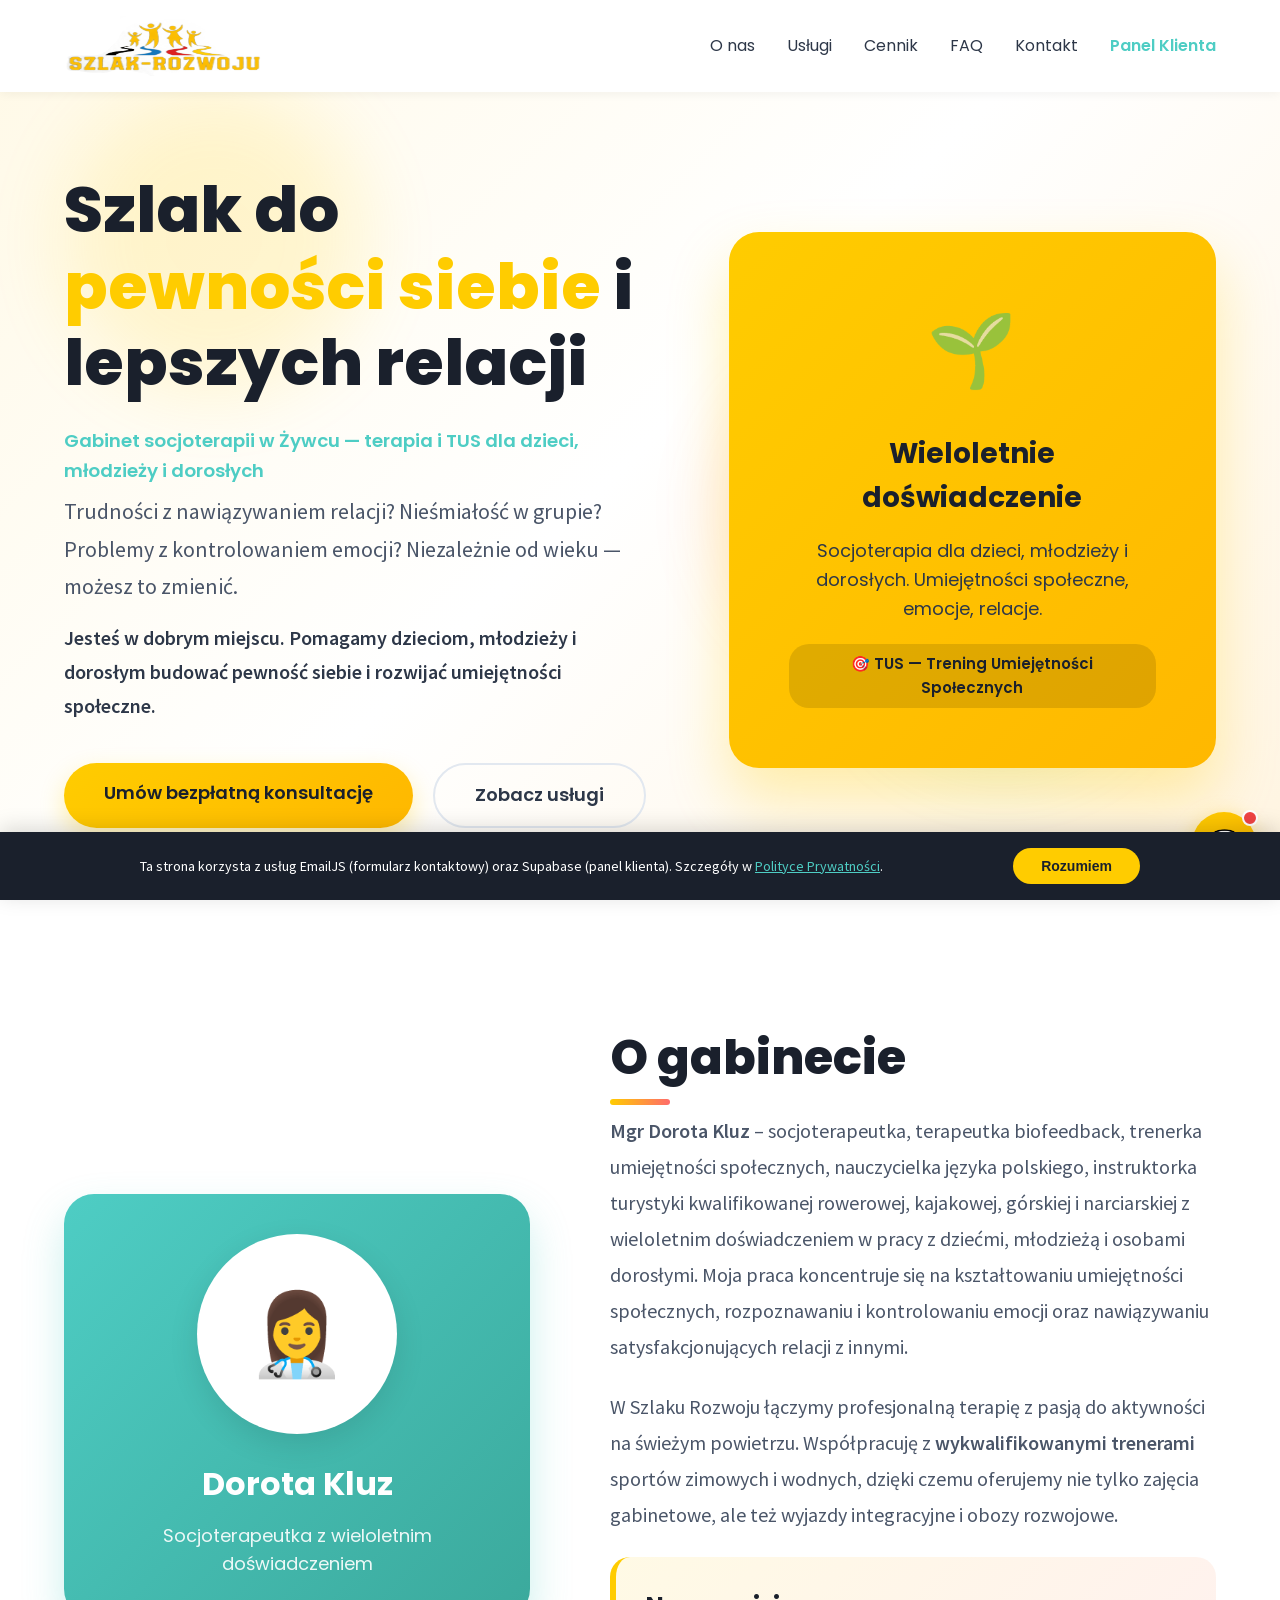
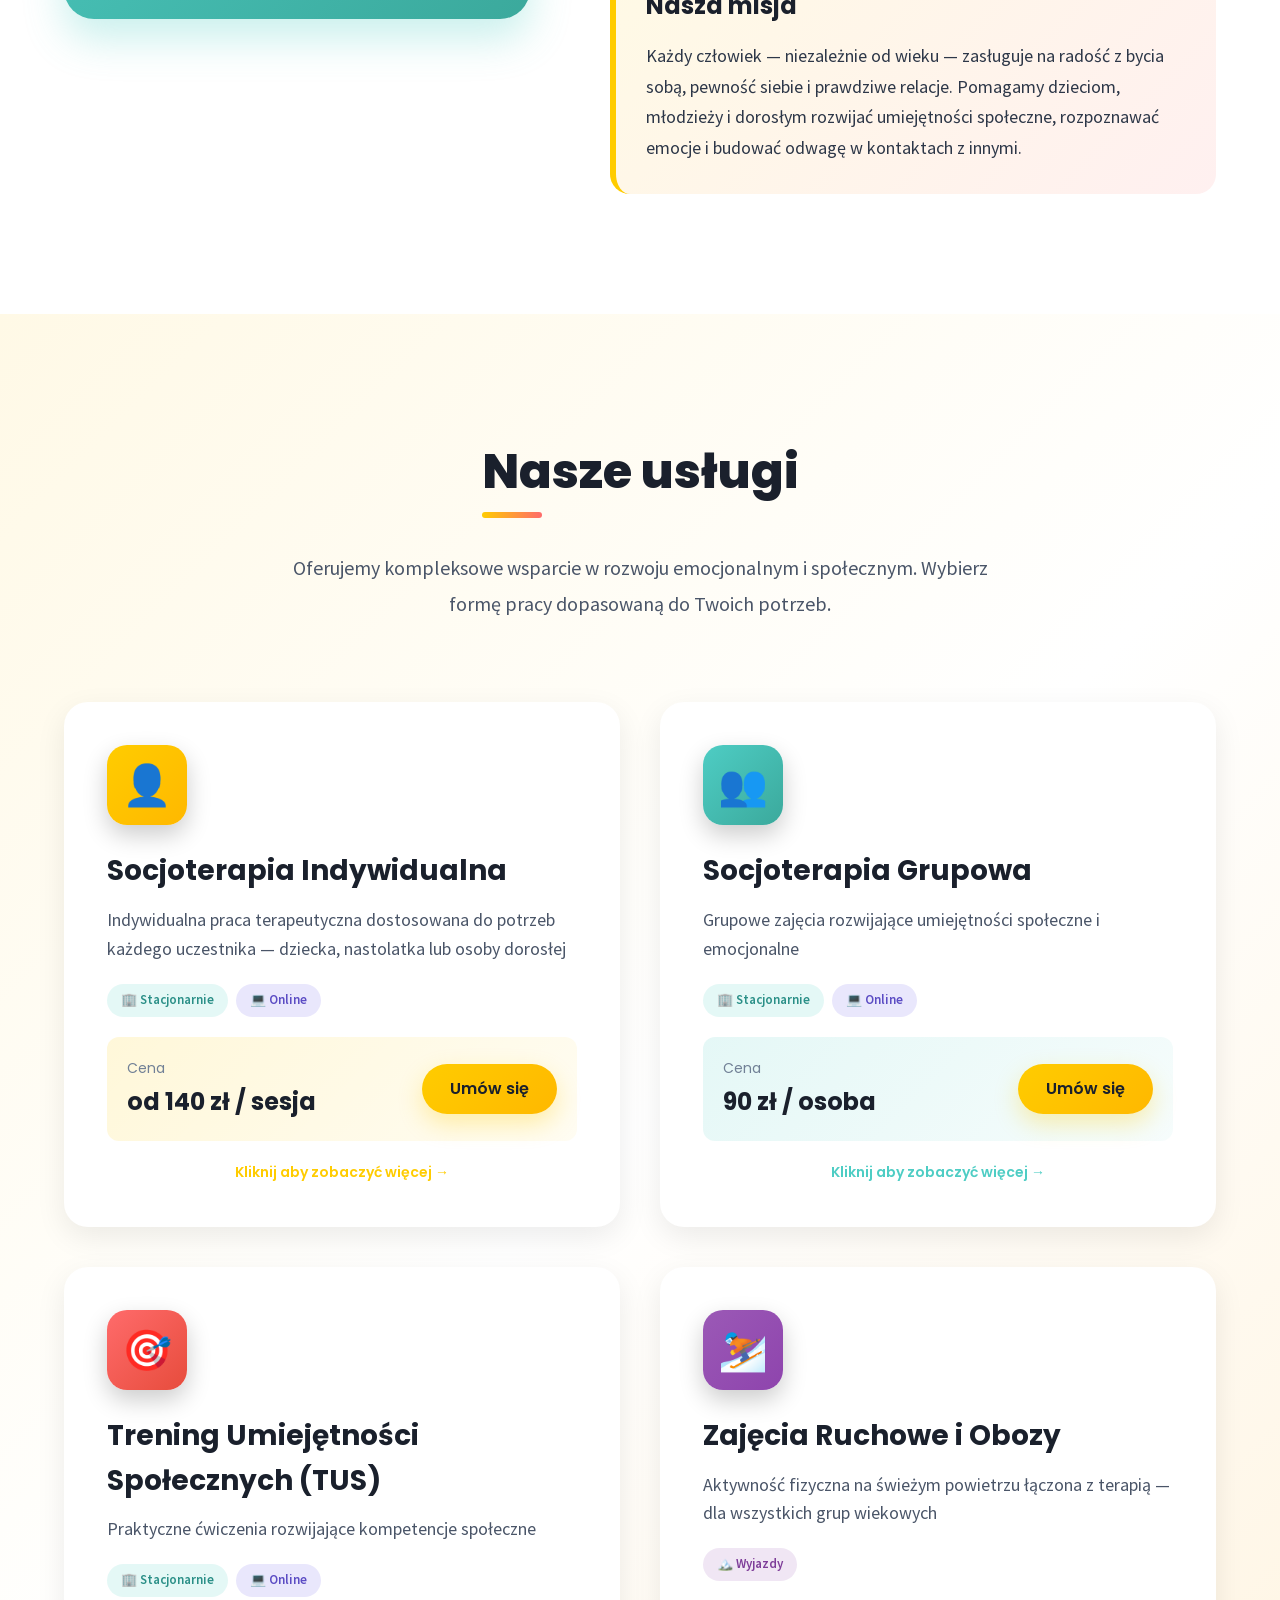
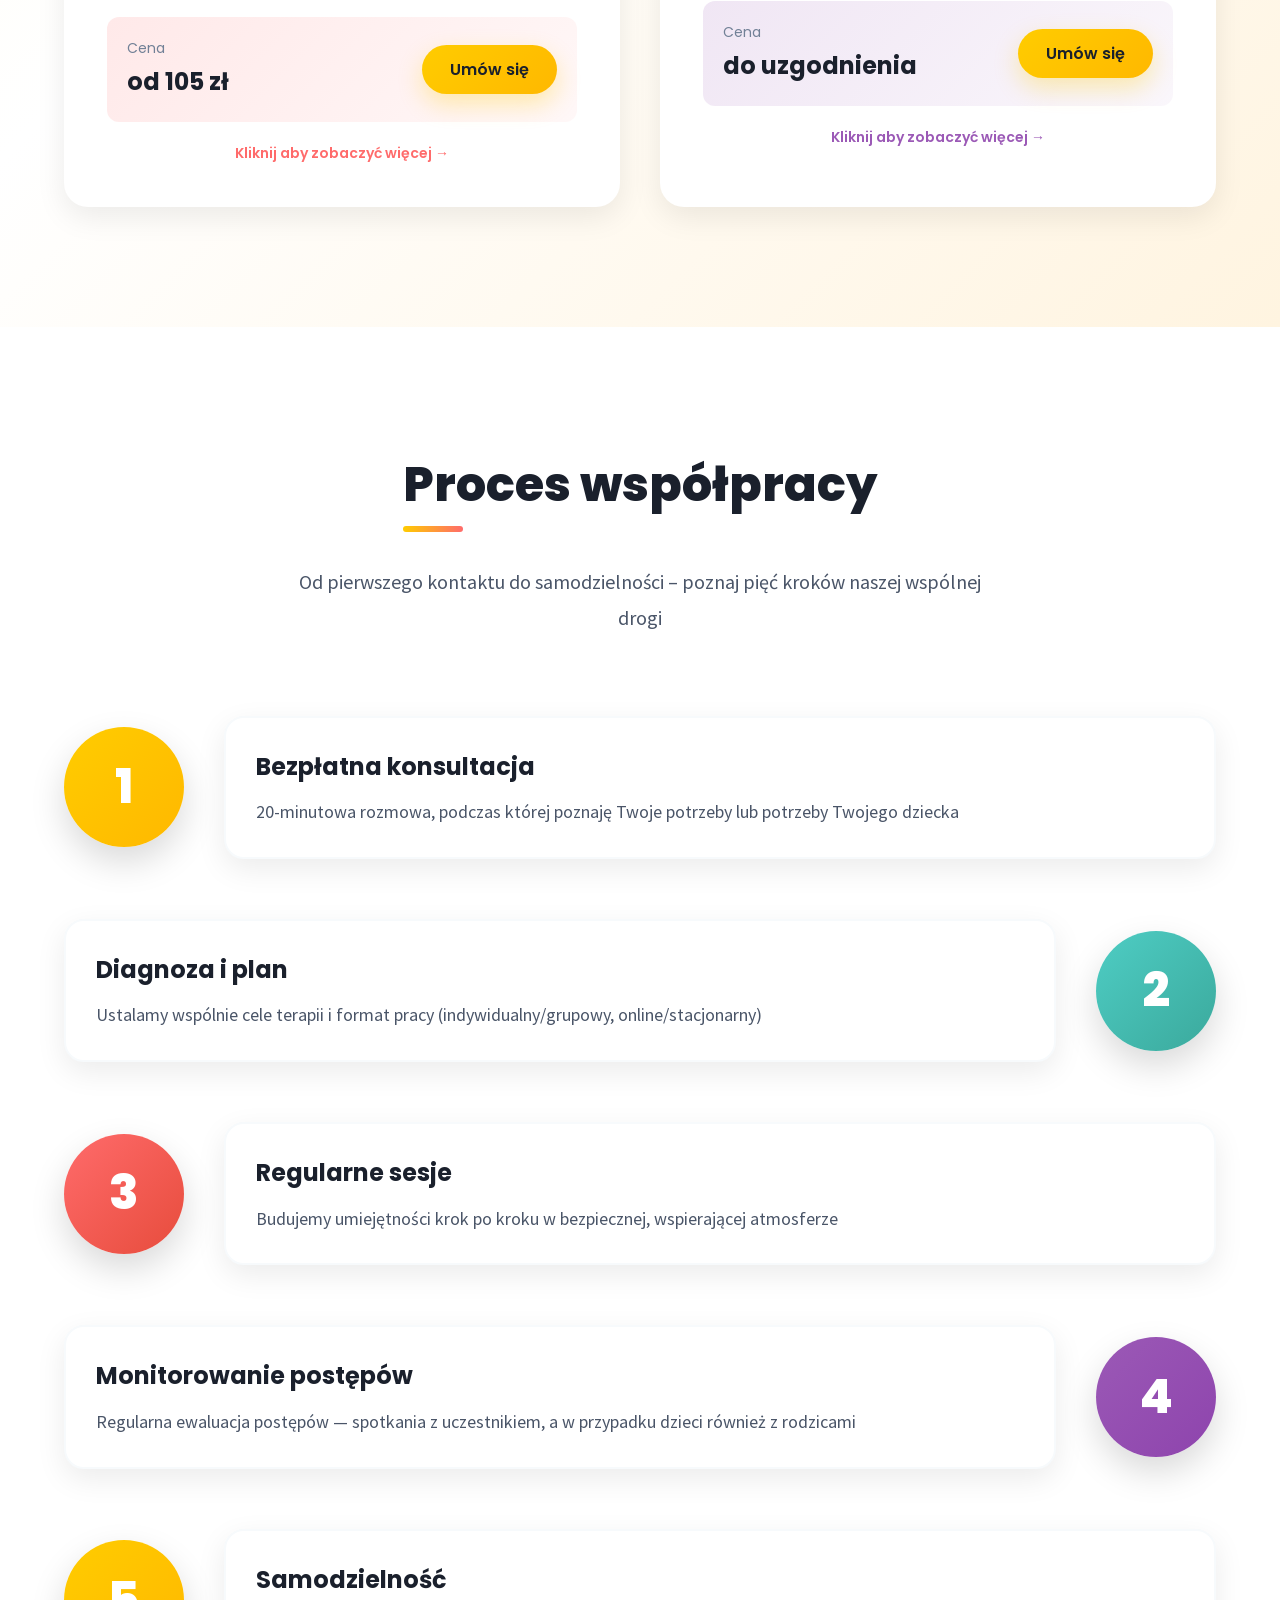
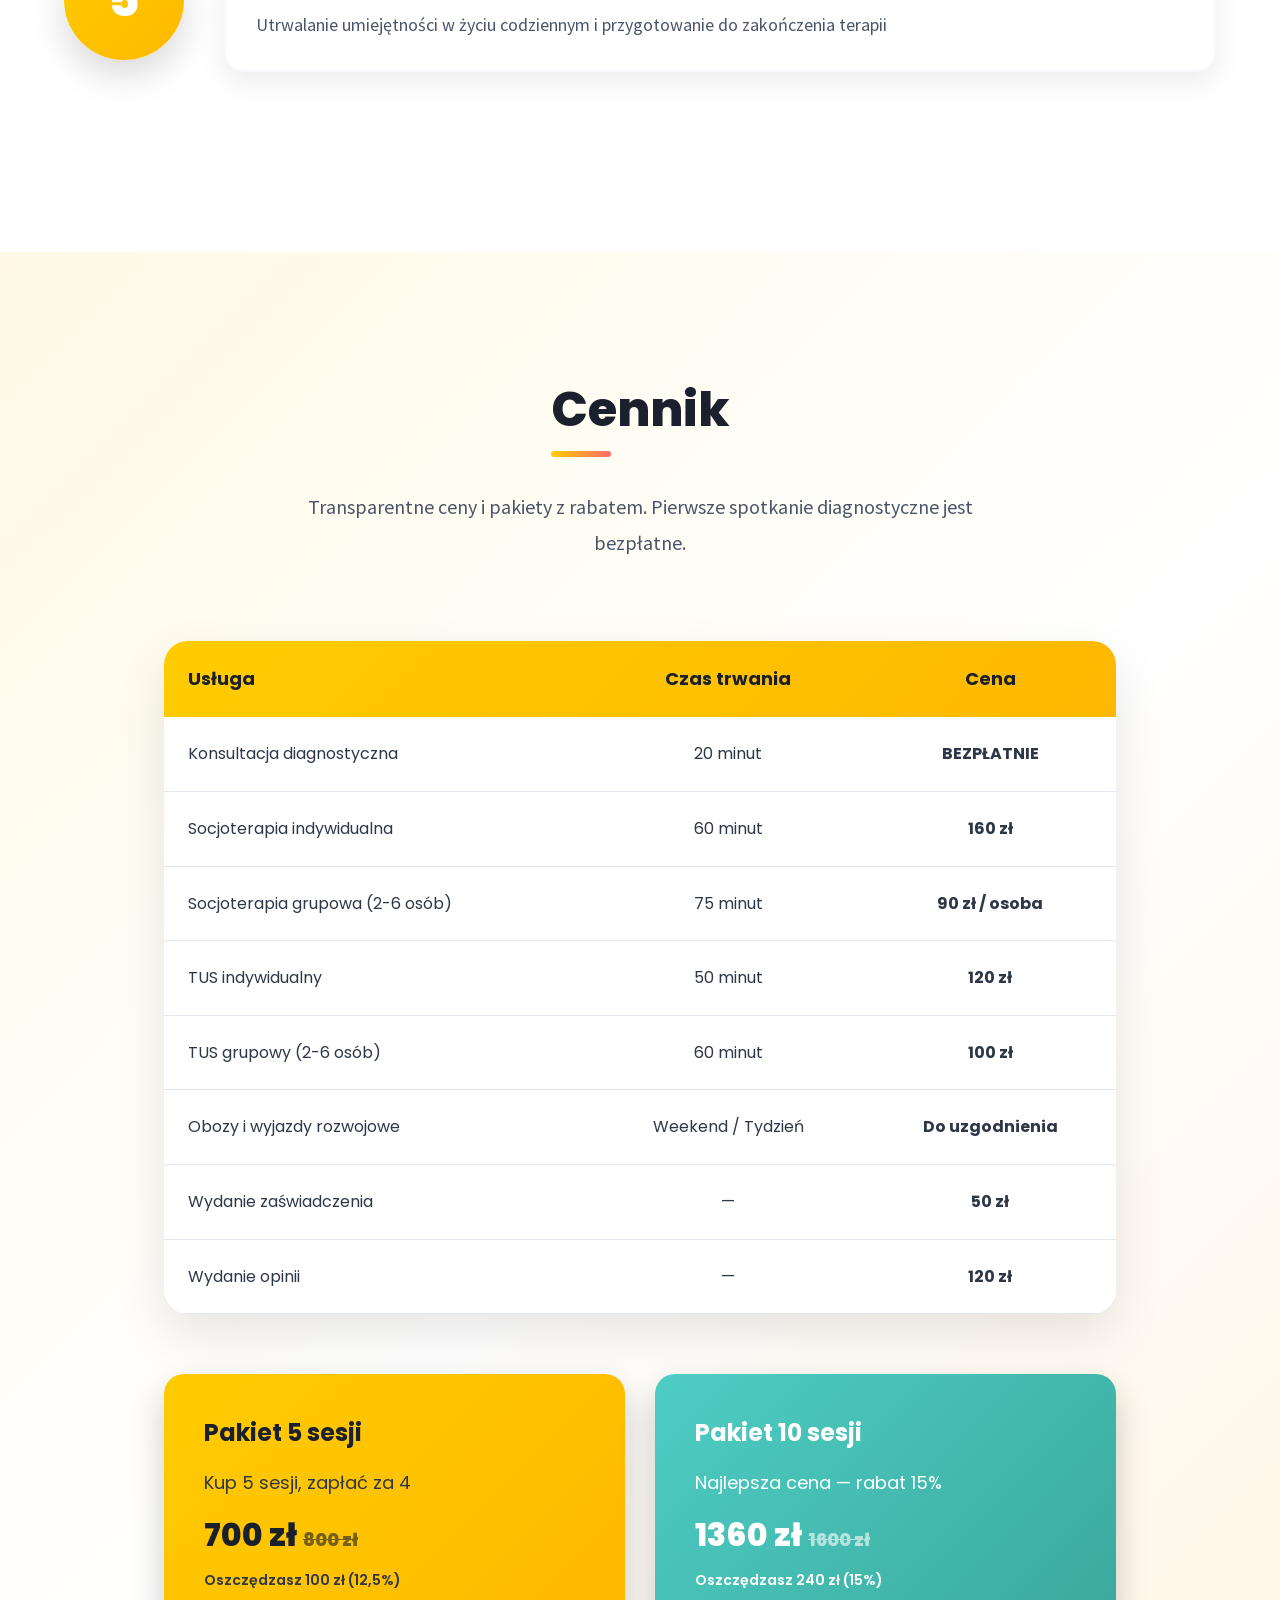
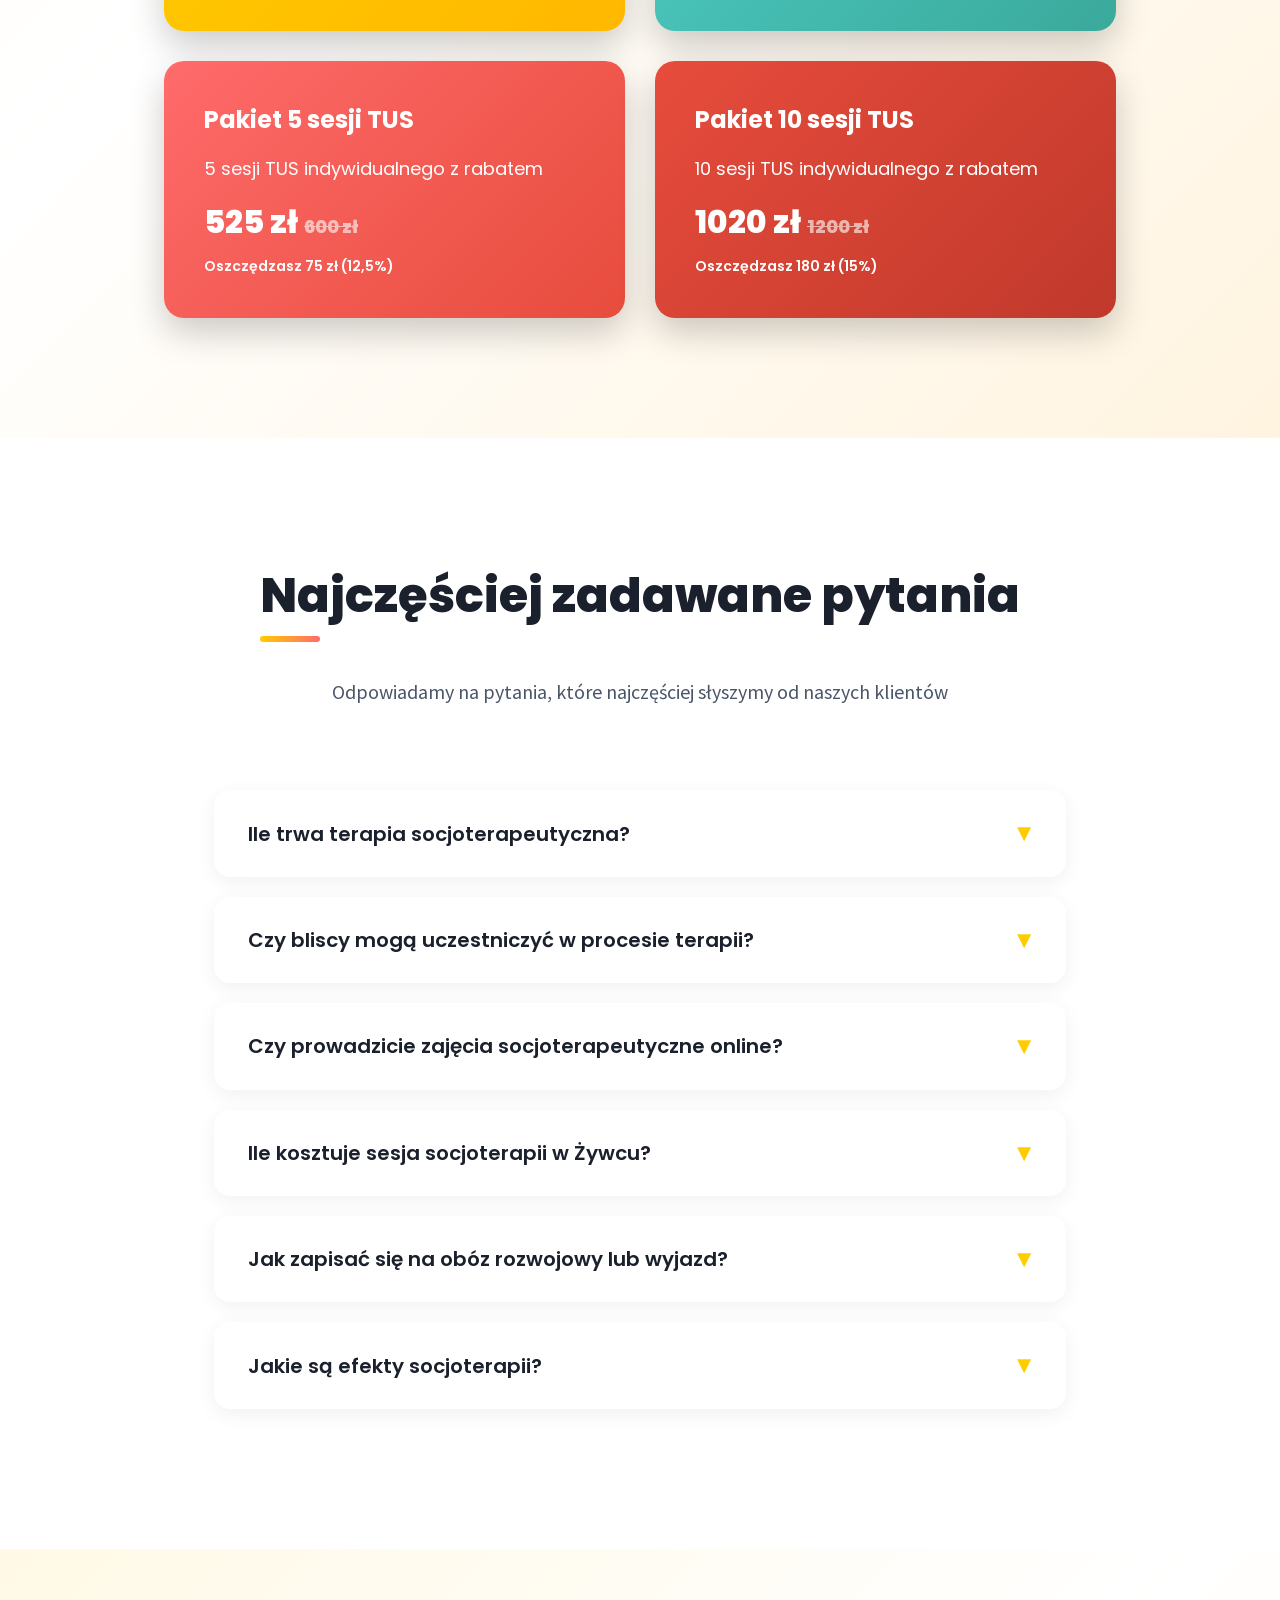
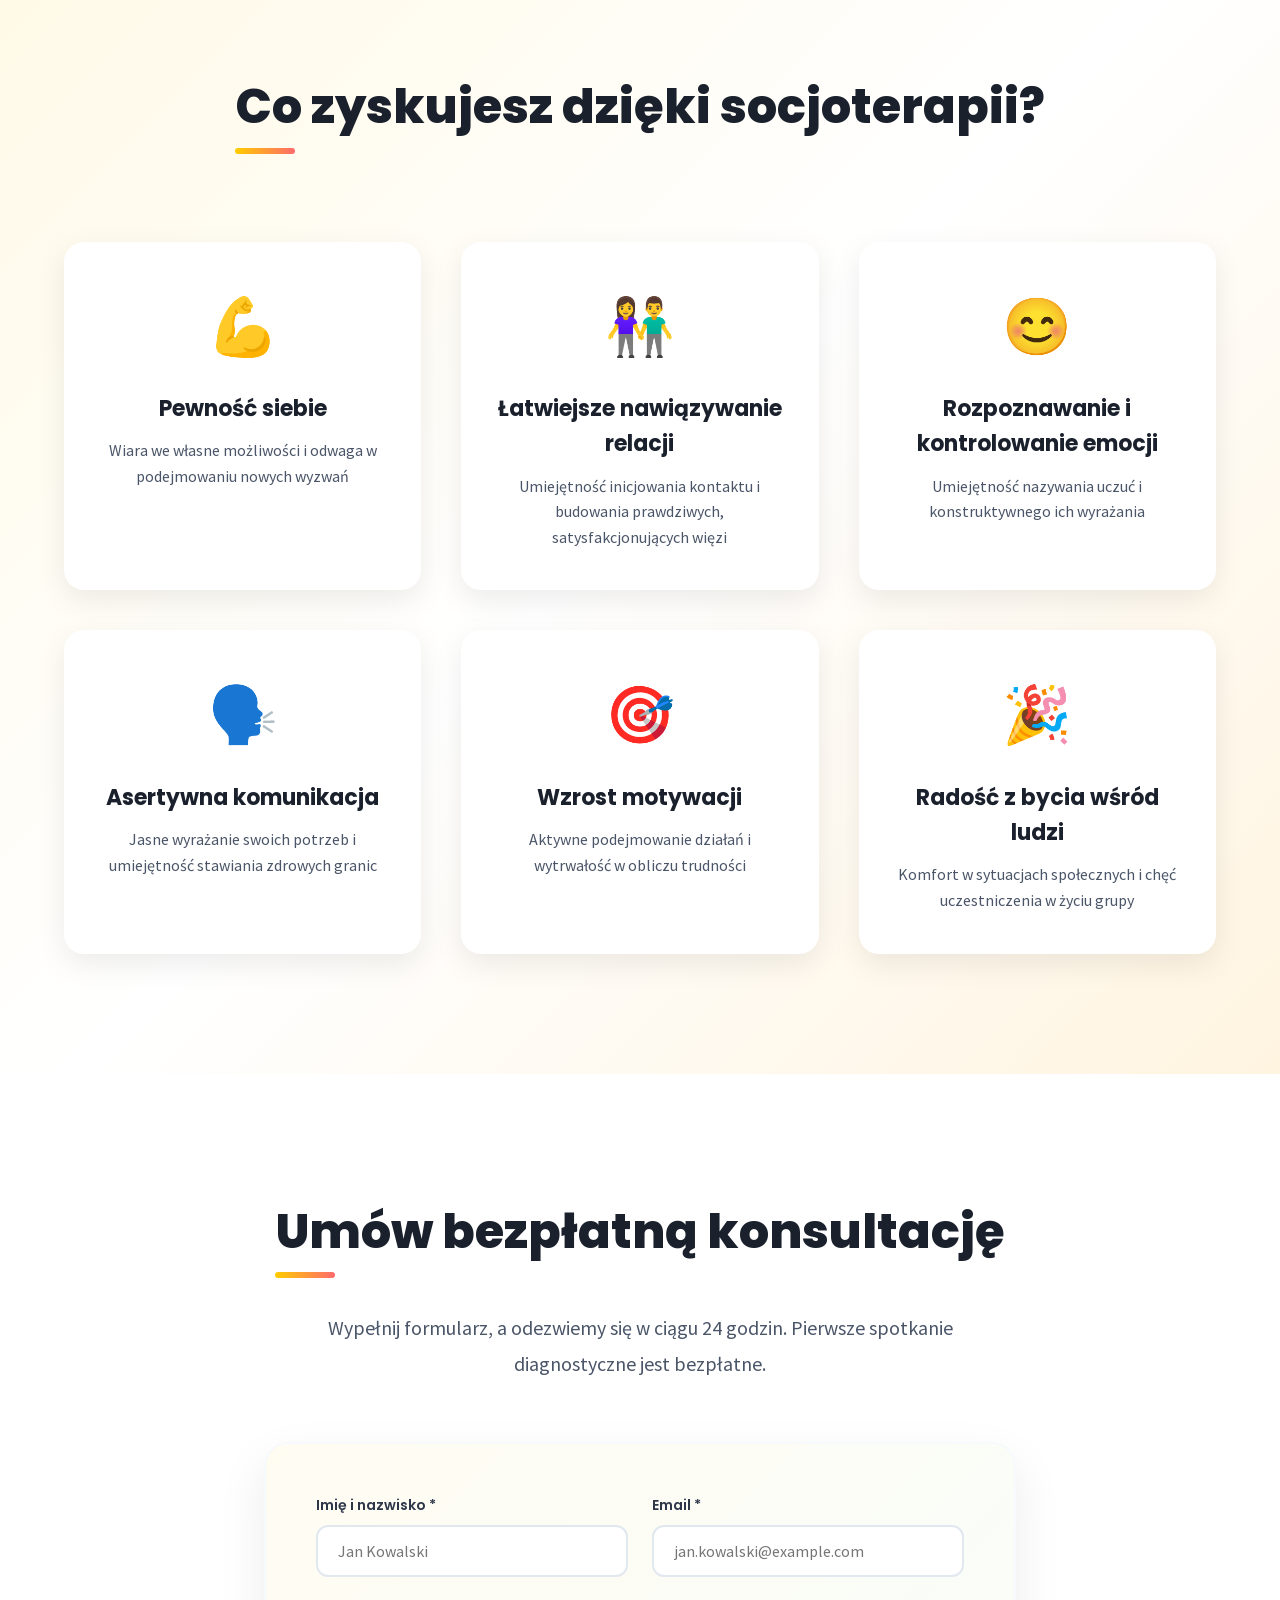
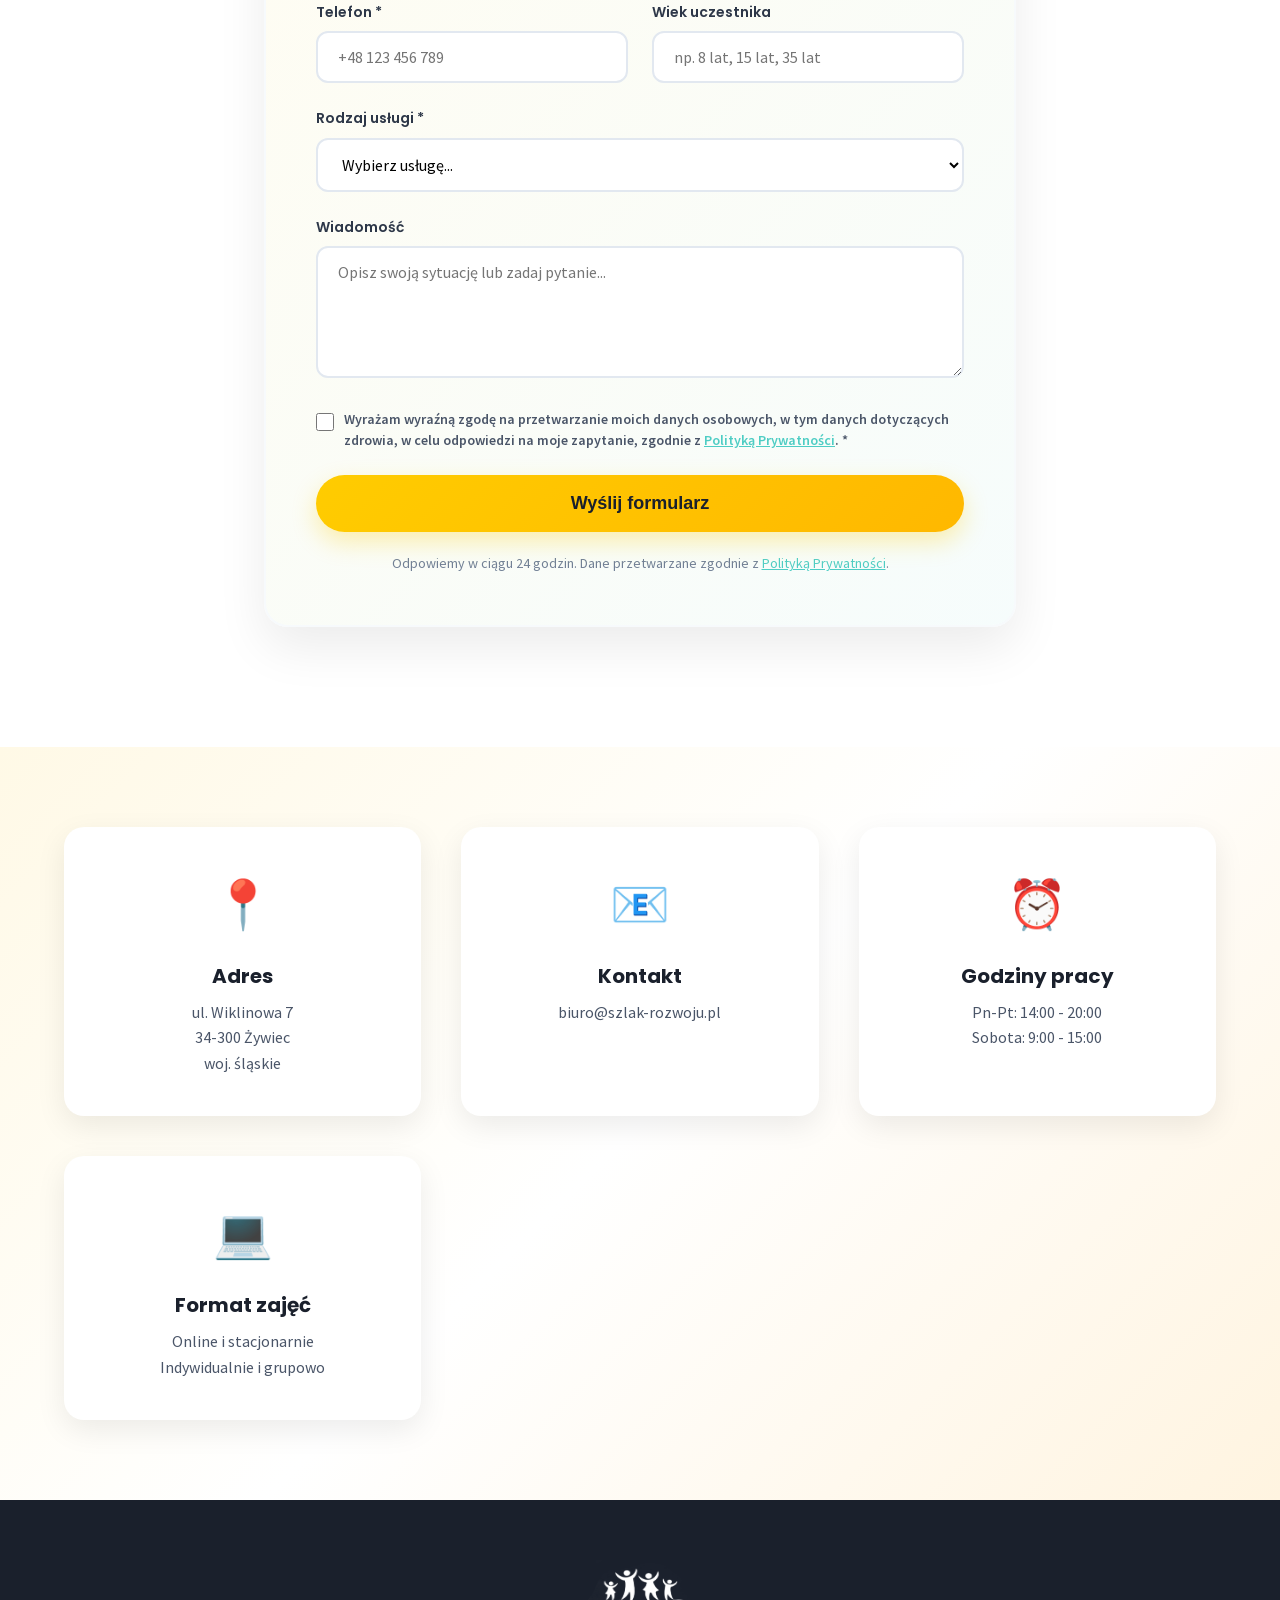
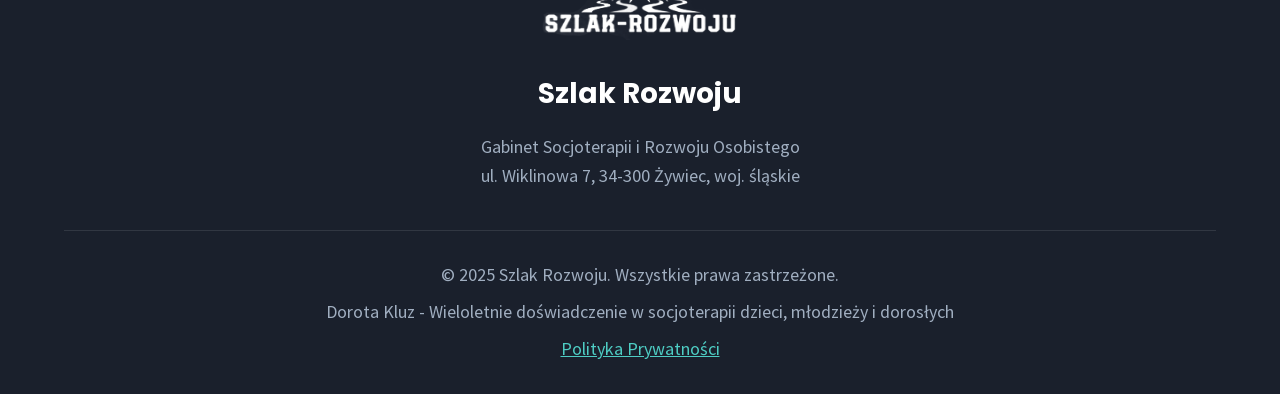
==== commit dd4c0ad5: "fix: Usunięcie numeru telefonu biznesowego, korekta godzin w chatbocie - Usunięto placeholder telefo" ====
--- a/index.html
+++ b/index.html
@@ -953,10 +953,9 @@
                 </div>
 
                 <div class="contact-info-card fade-in">
-                    <div class="icon">📞</div>
+                    <div class="icon">📧</div>
                     <h4>Kontakt</h4>
-                    <p><a href="tel:+48000000000" style="color: inherit; text-decoration: none;">+48 XXX XXX XXX</a><br>
-                    <a href="mailto:biuro@szlak-rozwoju.pl" style="color: inherit; text-decoration: none;">biuro@szlak-rozwoju.pl</a></p>
+                    <p><a href="mailto:biuro@szlak-rozwoju.pl" style="color: inherit; text-decoration: none;">biuro@szlak-rozwoju.pl</a></p>
                 </div>
 
                 <div class="contact-info-card fade-in">
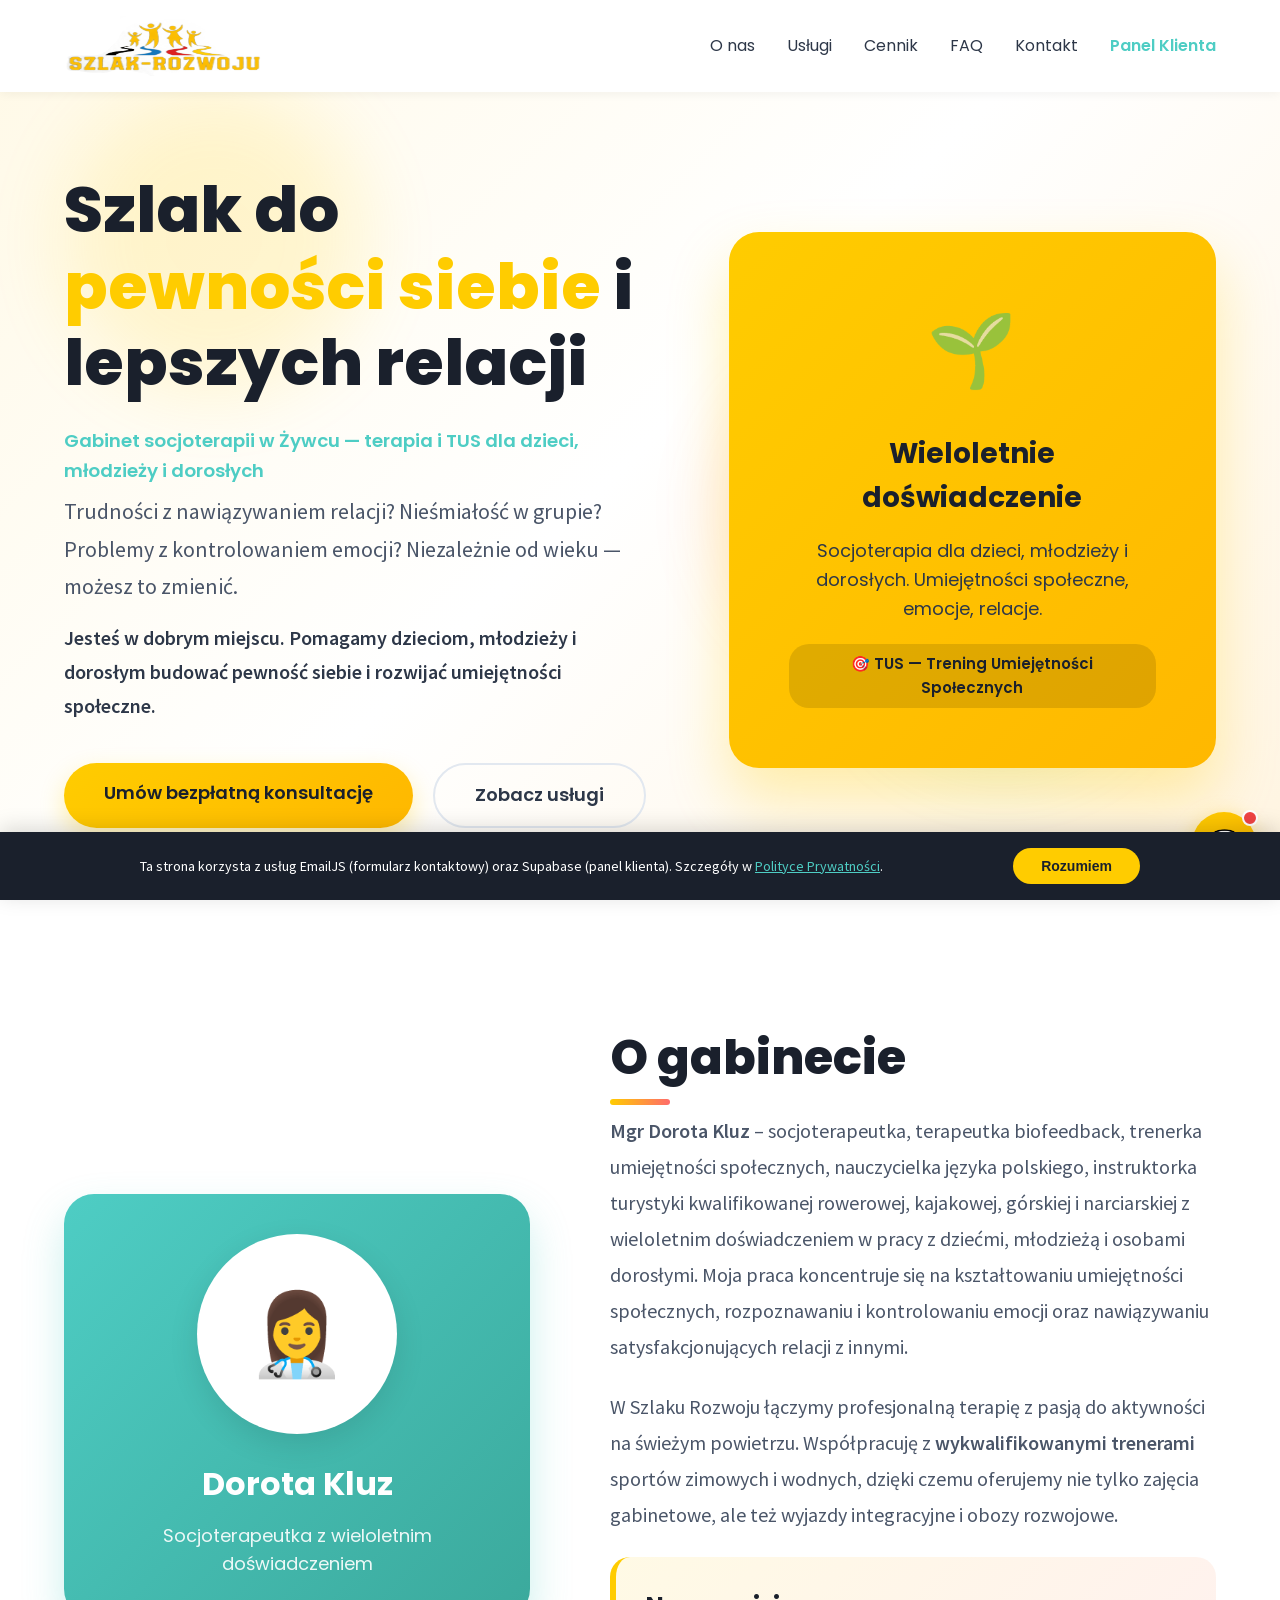
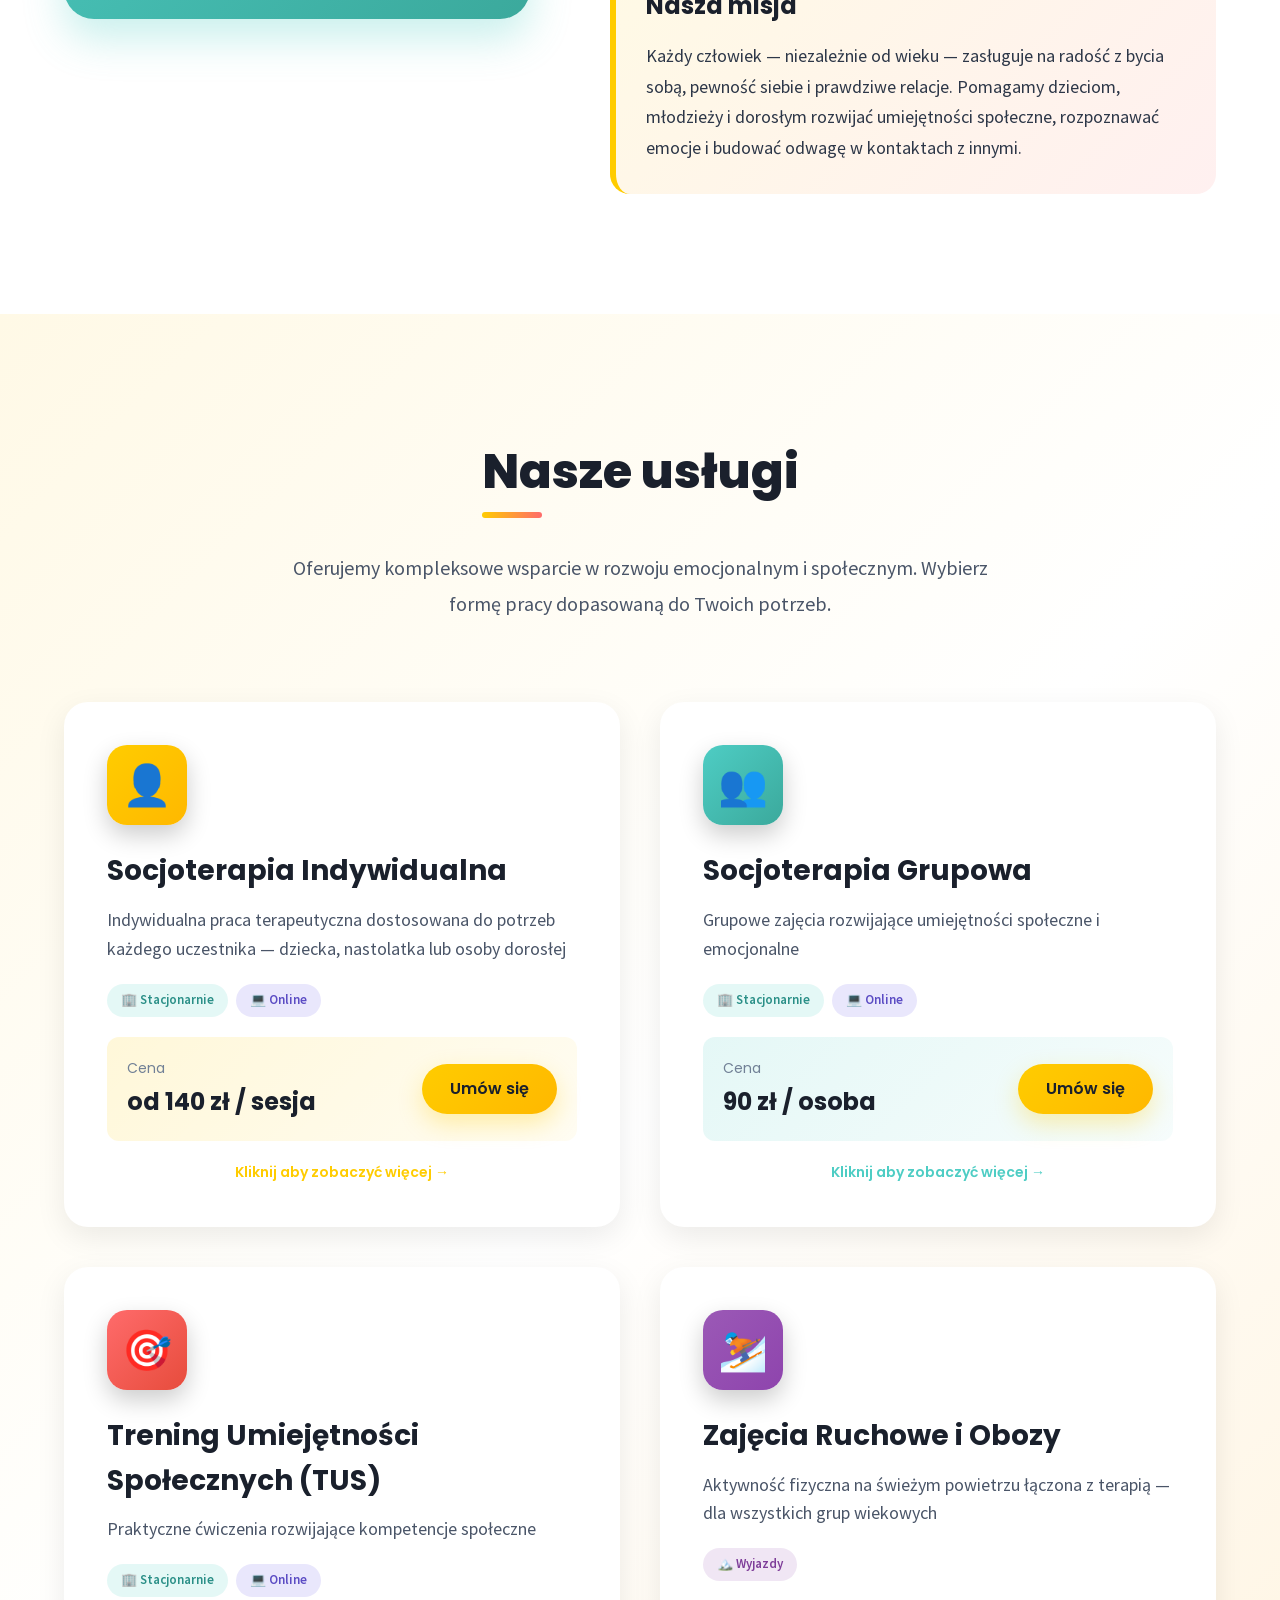
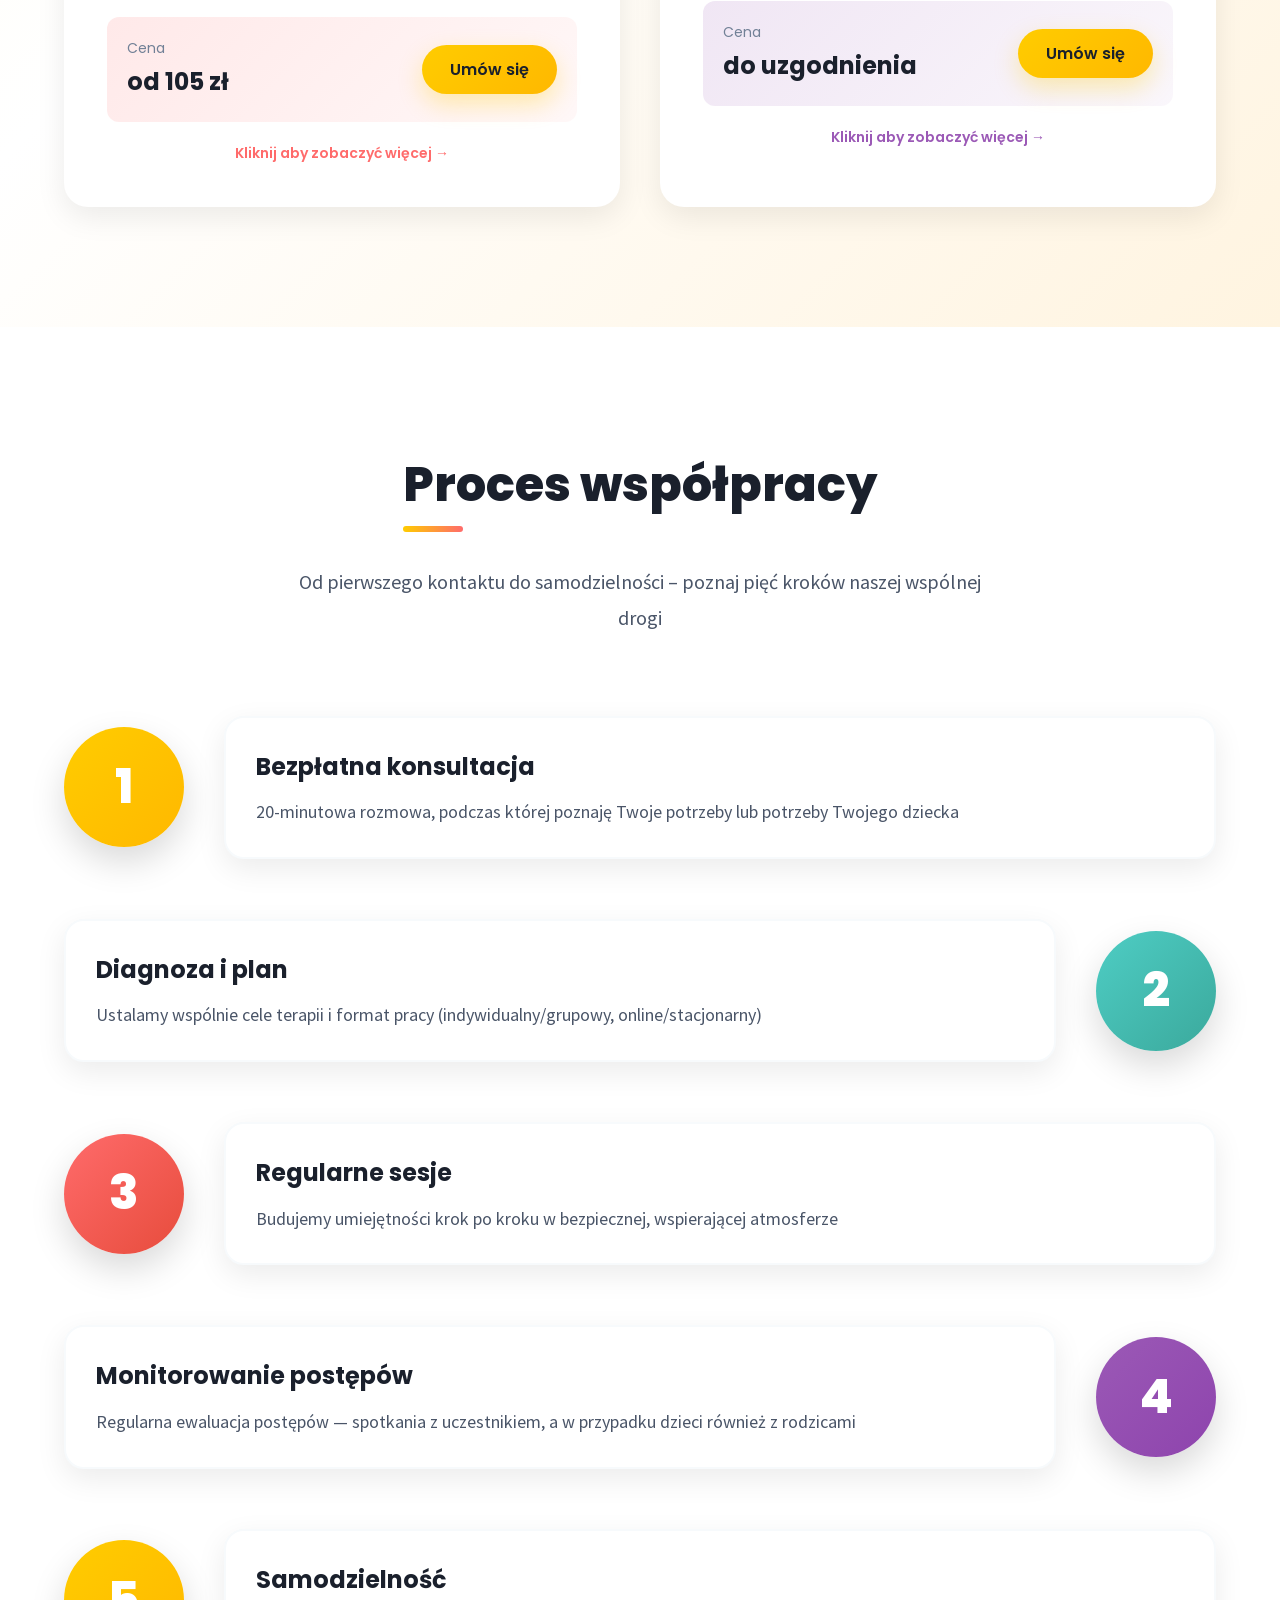
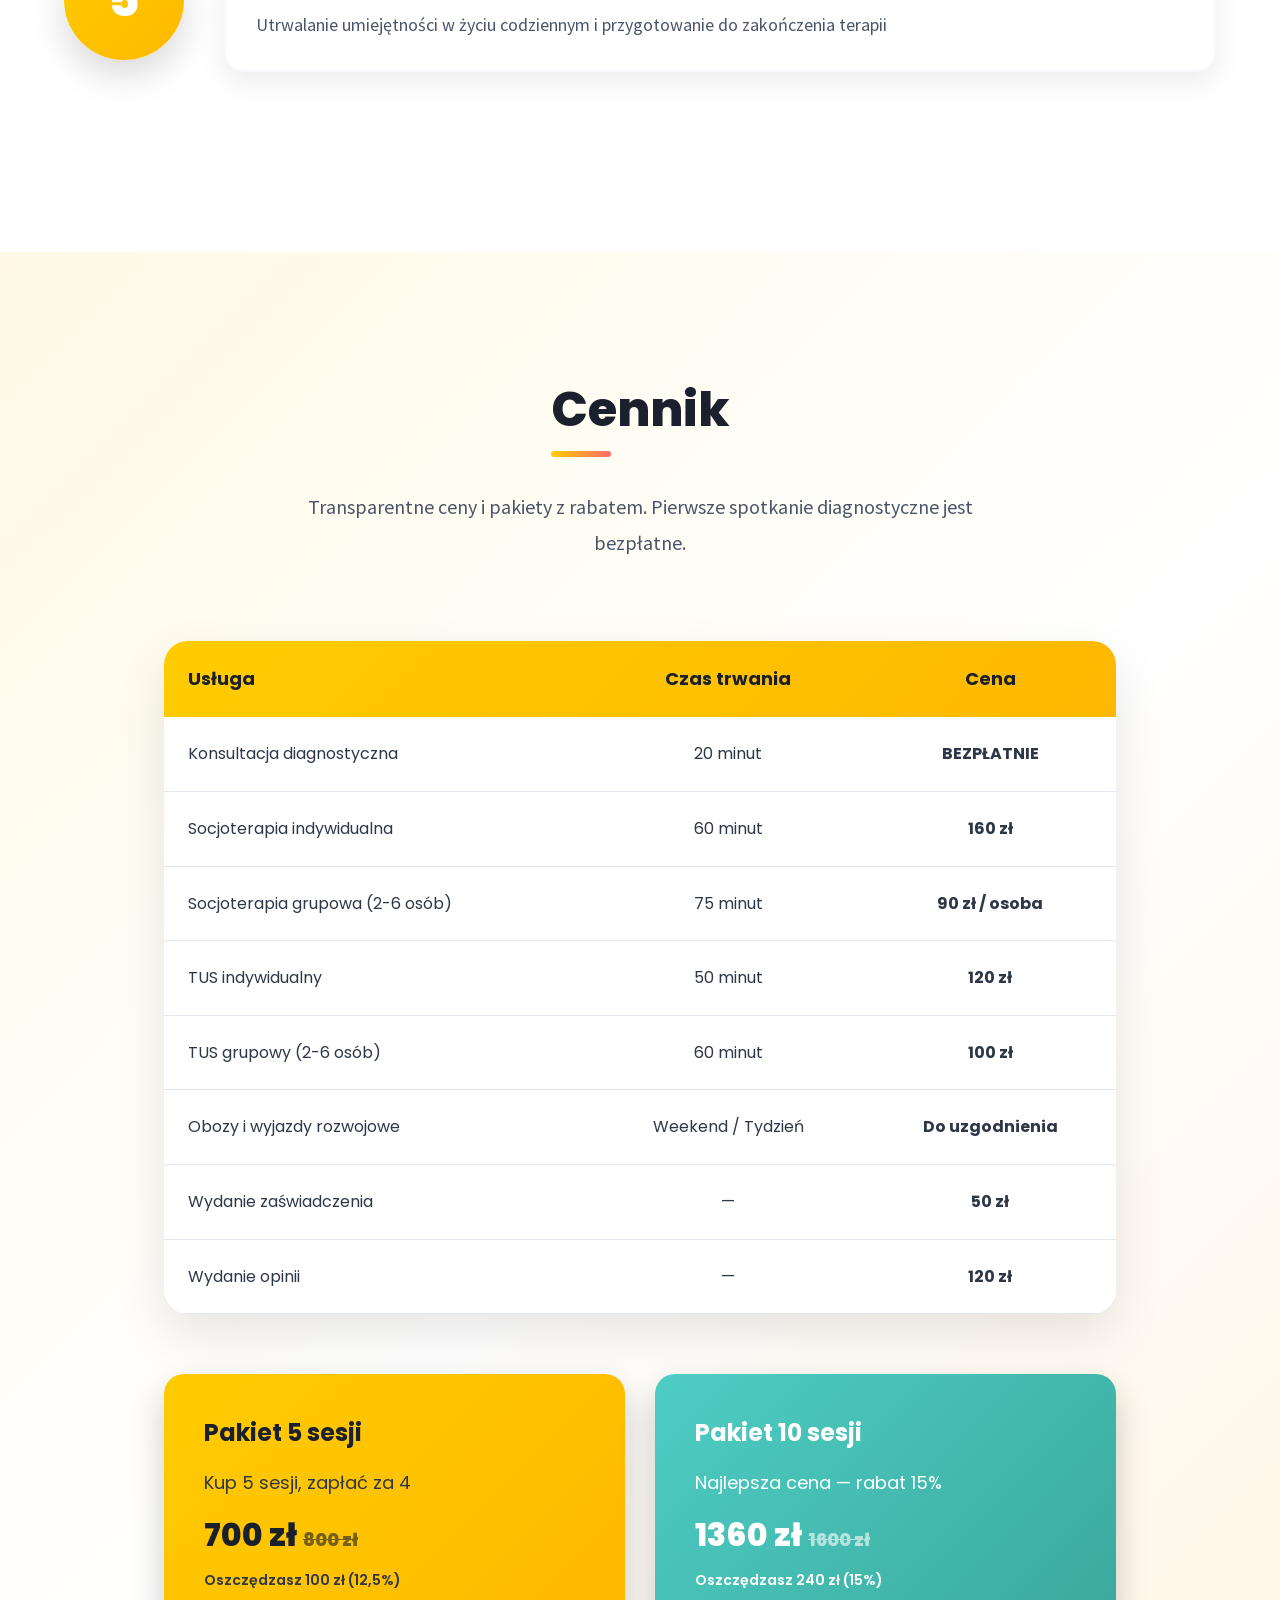
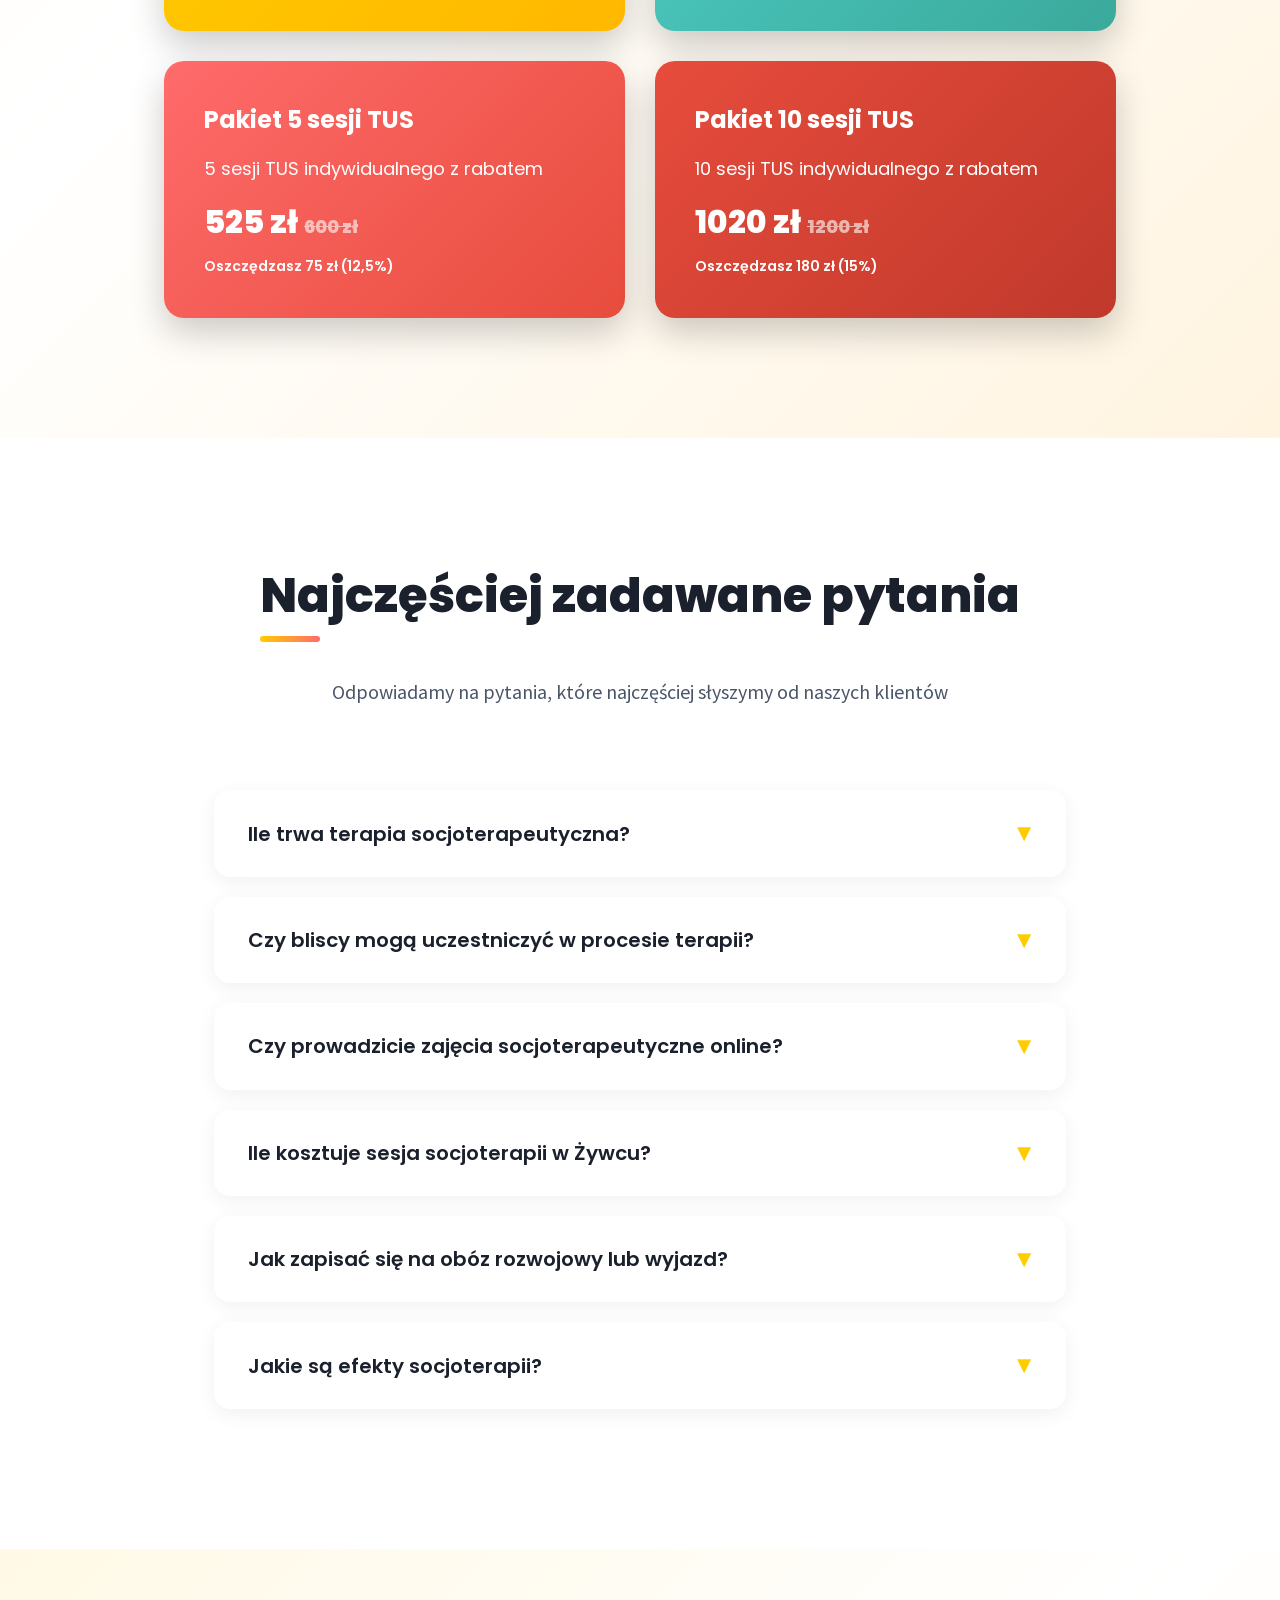
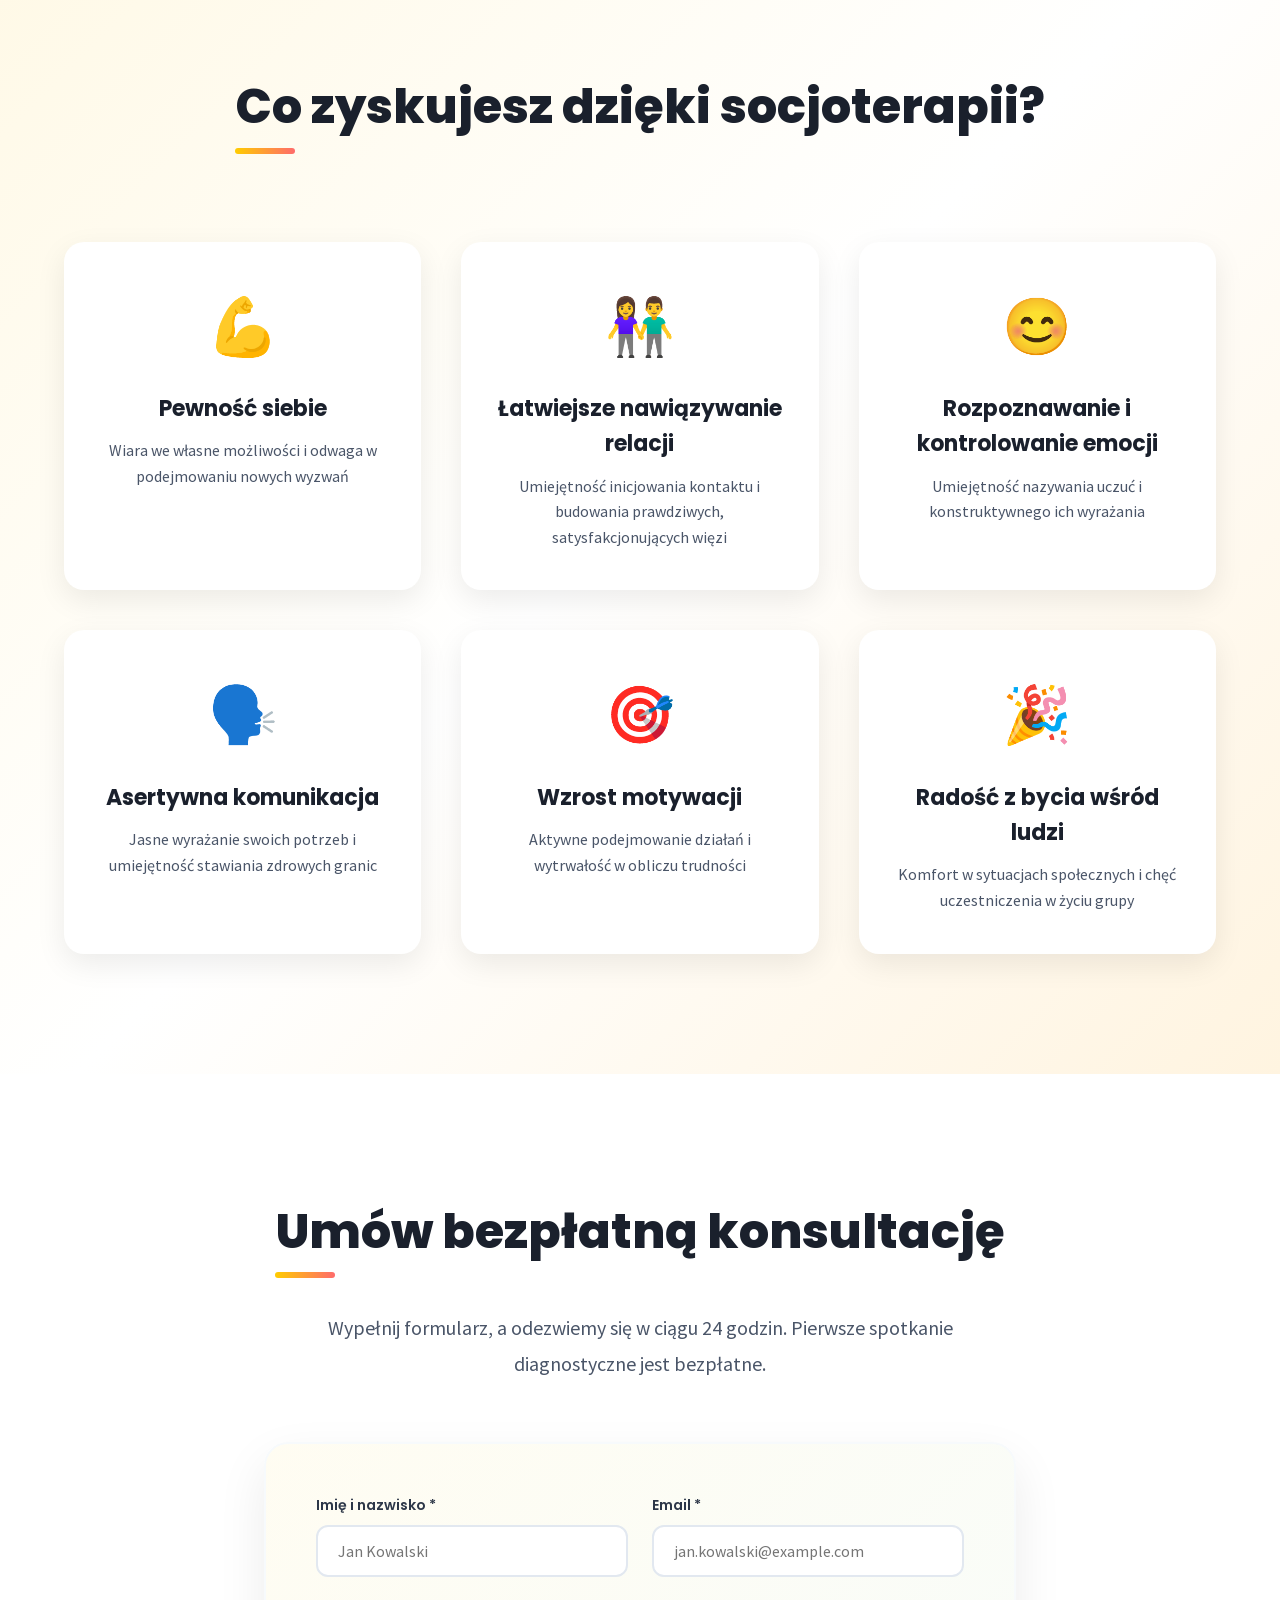
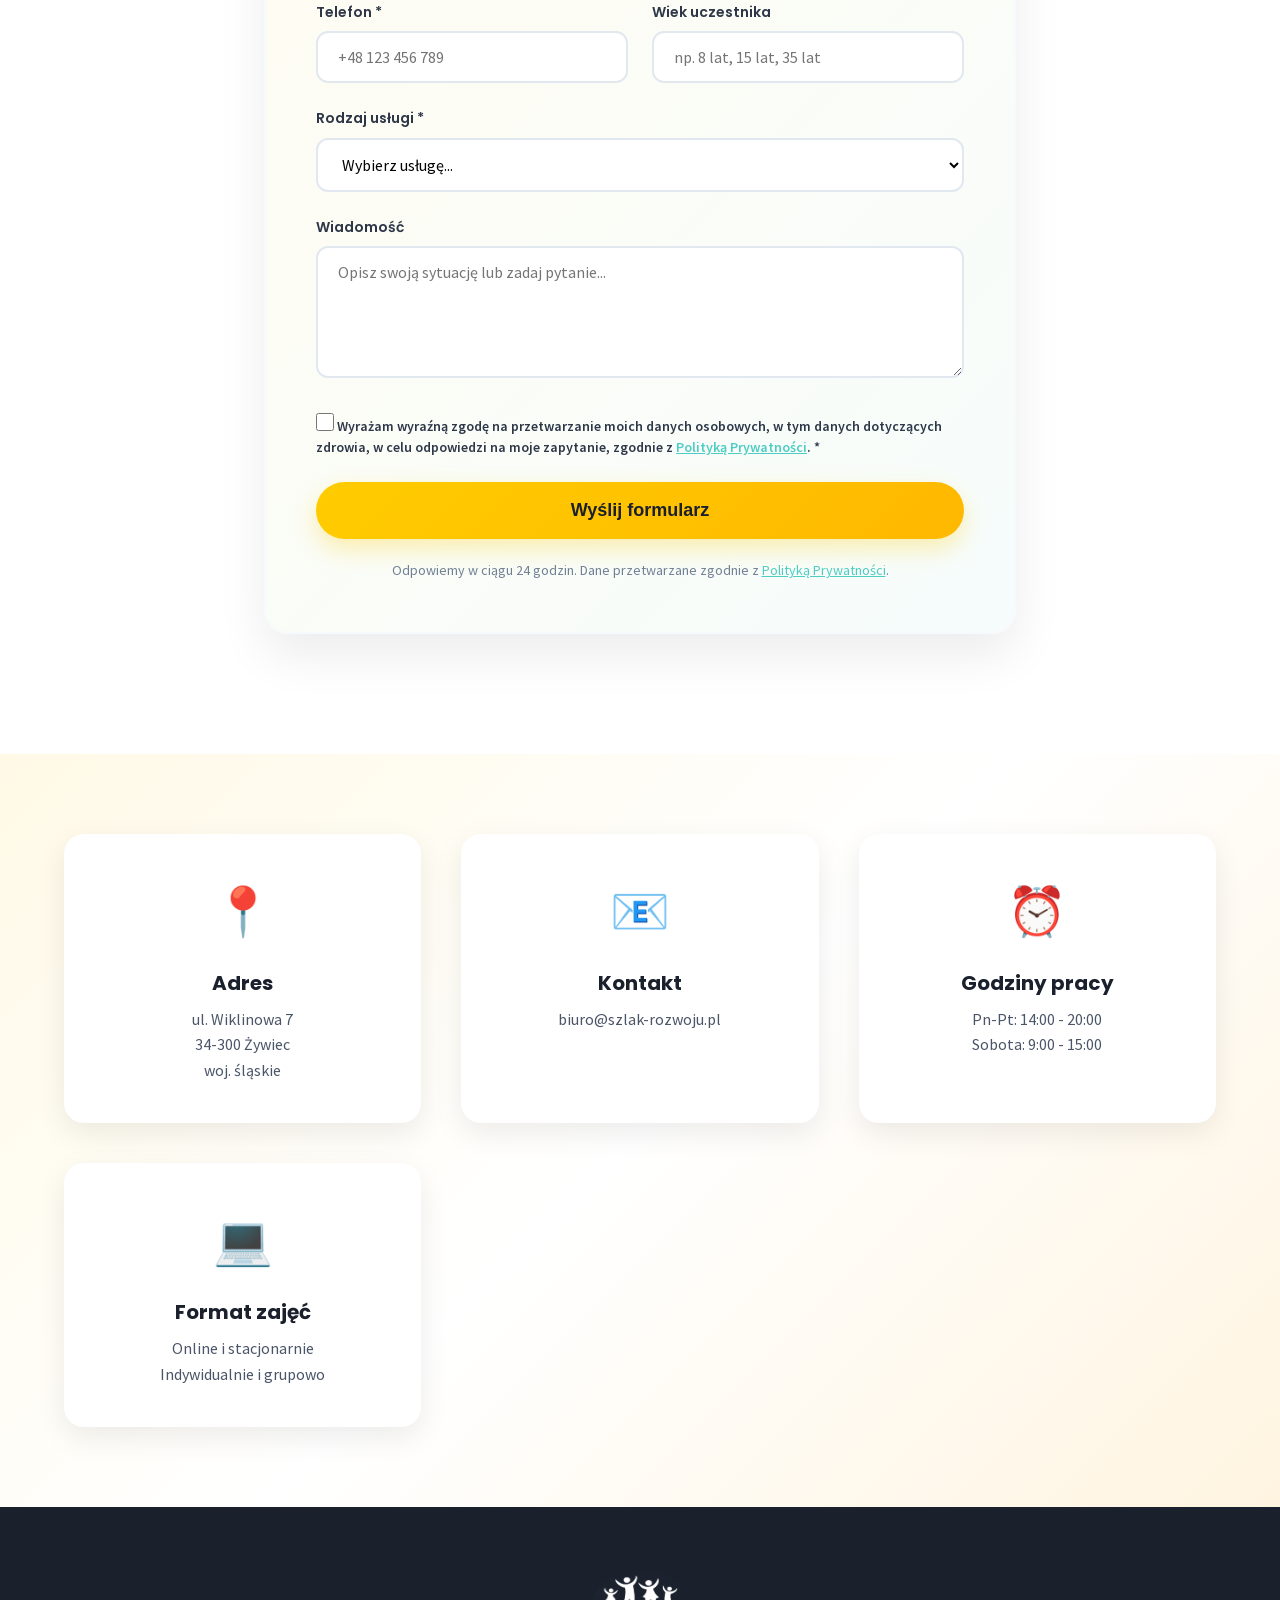
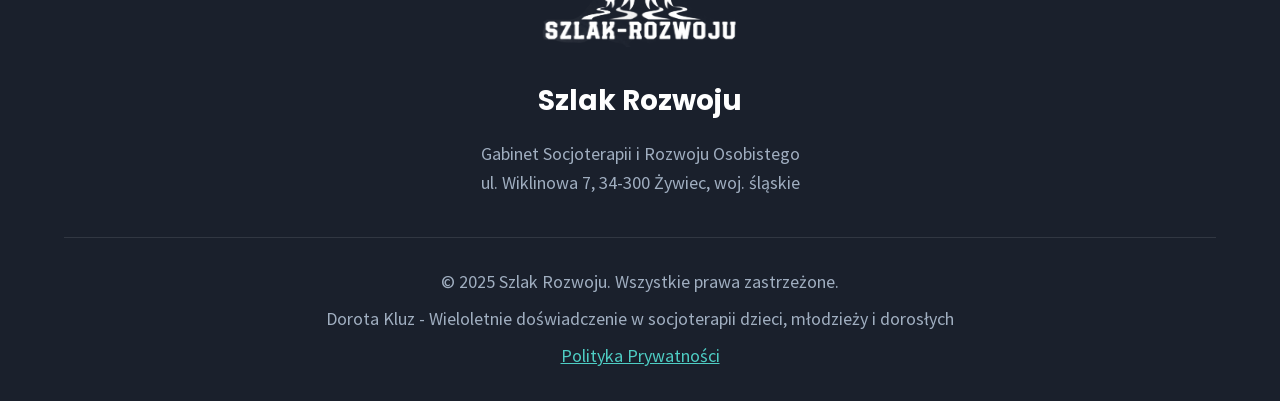
==== commit 7dabdb62: "refactor: Migracja inline styles do CSS, usunięcie unsafe-inline z CSP Kompleksowa refaktoryzacja el" ====
--- a/index.html
+++ b/index.html
@@ -244,13 +244,13 @@
     <a href="#main-content" class="skip-to-content">Przejdź do treści</a>
 
     <!-- Banner RODO -->
-    <div id="privacyBanner" style="display:none; position:fixed; bottom:0; left:0; right:0; background:#1A202C; color:#fff; padding:16px 24px; z-index:10000; font-family:'Source Sans Pro',sans-serif; font-size:14px; line-height:1.5; box-shadow:0 -4px 20px rgba(0,0,0,0.15);">
-        <div style="max-width:1000px; margin:0 auto; display:flex; align-items:center; gap:16px; flex-wrap:wrap;">
-            <p style="flex:1; min-width:200px; margin:0;">
+    <div id="privacyBanner" class="privacy-banner u-hidden">
+        <div class="privacy-banner__inner">
+            <p class="privacy-banner__text">
                 Ta strona korzysta z usług EmailJS (formularz kontaktowy) oraz Supabase (panel klienta).
-                Szczegóły w <a href="polityka-prywatnosci.html" style="color:#4ECDC4; text-decoration:underline;">Polityce Prywatności</a>.
+                Szczegóły w <a href="polityka-prywatnosci.html" class="privacy-banner__link">Polityce Prywatności</a>.
             </p>
-            <button id="privacyBannerClose" style="background:#FFCC00; color:#1A202C; border:none; padding:10px 28px; border-radius:50px; font-weight:600; font-size:14px; cursor:pointer; white-space:nowrap;">Rozumiem</button>
+            <button id="privacyBannerClose" class="privacy-banner__close">Rozumiem</button>
         </div>
     </div>
 
@@ -268,7 +268,7 @@
                 <a href="#pricing">Cennik</a>
                 <a href="#faq">FAQ</a>
                 <a href="#contact">Kontakt</a>
-                <a href="panel.html" style="color: #4ECDC4; font-weight: 600;">Panel Klienta</a>
+                <a href="panel.html" class="nav-link--active">Panel Klienta</a>
             </div>
         </div>
     </nav>
@@ -278,16 +278,16 @@
     <!-- Hero Section -->
     <section id="main-content" class="hero warm-gradient">
         <div class="path-decoration">
-            <div class="path-curve" style="background: #FFCC00; top: 10%; left: 5%;"></div>
-            <div class="path-curve" style="background: #4ECDC4; bottom: 15%; right: 10%;"></div>
-            <div class="path-curve" style="background: #FF6B6B; top: 40%; right: 20%;"></div>
+            <div class="path-curve hero-decoration--1"></div>
+            <div class="path-curve hero-decoration--2"></div>
+            <div class="path-curve hero-decoration--3"></div>
         </div>
 
         <div class="container">
             <div class="hero-content">
                 <div class="fade-in">
                     <h1>Szlak do <span class="highlight">pewności siebie</span> i lepszych relacji</h1>
-                    <p class="hero-subtitle" style="font-size: 1.15em; font-weight: 600; color: #4ECDC4; margin-bottom: 8px;">
+                    <p class="hero-subtitle hero-subtitle--highlight">
                         Gabinet socjoterapii w Żywcu — terapia i TUS dla dzieci, młodzieży i dorosłych
                     </p>
                     <p class="hero-text">
@@ -367,8 +367,8 @@
 
             <div class="services-grid">
                 <!-- Service 1 -->
-                <div class="service-card fade-in" data-service="1" style="--service-color: #FFCC00;">
-                    <div class="service-icon" style="background: linear-gradient(135deg, #FFCC00, #FFB800);">👤</div>
+                <div class="service-card fade-in" data-service="1" data-color="gold">
+                    <div class="service-icon">👤</div>
                     <h3>Socjoterapia Indywidualna</h3>
                     <p class="service-description">Indywidualna praca terapeutyczna dostosowana do potrzeb każdego
                         uczestnika — dziecka,
@@ -382,38 +382,37 @@
                     <div class="service-details">
                         <div class="service-detail-list">
                             <div class="service-detail-item">
-                                <span style="color: #FFCC00;">•</span>
+                                <span class="service-bullet">•</span>
                                 <span>Dla dzieci (6-12 lat), młodzieży (13-18 lat) i dorosłych</span>
                             </div>
                             <div class="service-detail-item">
-                                <span style="color: #FFCC00;">•</span>
+                                <span class="service-bullet">•</span>
                                 <span>Sesje: 60 minut, raz w tygodniu</span>
                             </div>
                             <div class="service-detail-item">
-                                <span style="color: #FFCC00;">•</span>
+                                <span class="service-bullet">•</span>
                                 <span>Praca nad nieśmiałością, lękami, trudnościami w relacjach</span>
                             </div>
                         </div>
                     </div>
 
-                    <div class="service-price-box"
-                        style="background: linear-gradient(135deg, rgba(255,204,0,0.15), rgba(255,204,0,0.05));">
+                    <div class="service-price-box">
                         <div>
                             <div class="service-price-label">Cena</div>
                             <div class="service-price">od 140 zł / sesja</div>
                         </div>
-                        <a href="#contact" class="cta-button" style="padding: 12px 28px; font-size: 16px;">Umów
+                        <a href="#contact" class="cta-button cta-button--compact">Umów
                             się</a>
                     </div>
 
-                    <div class="service-toggle" style="color: #FFCC00;">
+                    <div class="service-toggle">
                         Kliknij aby zobaczyć więcej →
                     </div>
                 </div>
 
                 <!-- Service 2 -->
-                <div class="service-card fade-in" data-service="2" style="--service-color: #4ECDC4;">
-                    <div class="service-icon" style="background: linear-gradient(135deg, #4ECDC4, #3BA99C);">👥</div>
+                <div class="service-card fade-in" data-service="2" data-color="turquoise">
+                    <div class="service-icon">👥</div>
                     <h3>Socjoterapia Grupowa</h3>
                     <p class="service-description">Grupowe zajęcia rozwijające umiejętności społeczne i emocjonalne</p>
 
@@ -425,39 +424,38 @@
                     <div class="service-details">
                         <div class="service-detail-list">
                             <div class="service-detail-item">
-                                <span style="color: #4ECDC4;">•</span>
+                                <span class="service-bullet">•</span>
                                 <span>Grupy wiekowe: dzieci (6-12 lat), młodzież (13-18 lat), dorośli (18+) — od 2 do 6 osób
                                     w grupie</span>
                             </div>
                             <div class="service-detail-item">
-                                <span style="color: #4ECDC4;">•</span>
+                                <span class="service-bullet">•</span>
                                 <span>Sesje: 75 minut, raz w tygodniu</span>
                             </div>
                             <div class="service-detail-item">
-                                <span style="color: #4ECDC4;">•</span>
+                                <span class="service-bullet">•</span>
                                 <span>Praca nad komunikacją, współpracą, budowaniem relacji</span>
                             </div>
                         </div>
                     </div>
 
-                    <div class="service-price-box"
-                        style="background: linear-gradient(135deg, rgba(78,205,196,0.15), rgba(78,205,196,0.05));">
+                    <div class="service-price-box">
                         <div>
                             <div class="service-price-label">Cena</div>
                             <div class="service-price">90 zł / osoba</div>
                         </div>
-                        <a href="#contact" class="cta-button" style="padding: 12px 28px; font-size: 16px;">Umów
+                        <a href="#contact" class="cta-button cta-button--compact">Umów
                             się</a>
                     </div>
 
-                    <div class="service-toggle" style="color: #4ECDC4;">
+                    <div class="service-toggle">
                         Kliknij aby zobaczyć więcej →
                     </div>
                 </div>
 
                 <!-- Service 3 -->
-                <div class="service-card fade-in" data-service="3" style="--service-color: #FF6B6B;">
-                    <div class="service-icon" style="background: linear-gradient(135deg, #FF6B6B, #E74C3C);">🎯</div>
+                <div class="service-card fade-in" data-service="3" data-color="coral">
+                    <div class="service-icon">🎯</div>
                     <h3>Trening Umiejętności Społecznych (TUS)</h3>
                     <p class="service-description">Praktyczne ćwiczenia rozwijające kompetencje społeczne</p>
 
@@ -469,47 +467,46 @@
                     <div class="service-details">
                         <div class="service-detail-list">
                             <div class="service-detail-item">
-                                <span style="color: #FF6B6B;">•</span>
+                                <span class="service-bullet">•</span>
                                 <span>Dla dzieci, młodzieży i dorosłych z trudnościami w relacjach — w tym dzieci ze
                                     spektrum autyzmu (ASD) i z zespołem Aspergera</span>
                             </div>
                             <div class="service-detail-item">
-                                <span style="color: #FF6B6B;">•</span>
+                                <span class="service-bullet">•</span>
                                 <span>Metody: gry, scenki, dyskusje, ćwiczenia praktyczne</span>
                             </div>
                             <div class="service-detail-item">
-                                <span style="color: #FF6B6B;">•</span>
+                                <span class="service-bullet">•</span>
                                 <span>Asertywność, rozwiązywanie konfliktów, wyrażanie potrzeb</span>
                             </div>
                             <div class="service-detail-item">
-                                <span style="color: #FF6B6B;">•</span>
+                                <span class="service-bullet">•</span>
                                 <span>Indywidualnie: 50 minut / 120 zł</span>
                             </div>
                             <div class="service-detail-item">
-                                <span style="color: #FF6B6B;">•</span>
+                                <span class="service-bullet">•</span>
                                 <span>Grupowo (2-6 osób): 60 minut / 100 zł</span>
                             </div>
                         </div>
                     </div>
 
-                    <div class="service-price-box"
-                        style="background: linear-gradient(135deg, rgba(255,107,107,0.15), rgba(255,107,107,0.05));">
+                    <div class="service-price-box">
                         <div>
                             <div class="service-price-label">Cena</div>
                             <div class="service-price">od 105 zł</div>
                         </div>
-                        <a href="#contact" class="cta-button" style="padding: 12px 28px; font-size: 16px;">Umów
+                        <a href="#contact" class="cta-button cta-button--compact">Umów
                             się</a>
                     </div>
 
-                    <div class="service-toggle" style="color: #FF6B6B;">
+                    <div class="service-toggle">
                         Kliknij aby zobaczyć więcej →
                     </div>
                 </div>
 
                 <!-- Service 4 -->
-                <div class="service-card fade-in" data-service="4" style="--service-color: #9B59B6;">
-                    <div class="service-icon" style="background: linear-gradient(135deg, #9B59B6, #8E44AD);">⛷️</div>
+                <div class="service-card fade-in" data-service="4" data-color="purple">
+                    <div class="service-icon">⛷️</div>
                     <h3>Zajęcia Ruchowe i Obozy</h3>
                     <p class="service-description">Aktywność fizyczna na świeżym powietrzu łączona z terapią — dla
                         wszystkich grup wiekowych</p>
@@ -521,35 +518,34 @@
                     <div class="service-details">
                         <div class="service-detail-list">
                             <div class="service-detail-item">
-                                <span style="color: #9B59B6;">•</span>
+                                <span class="service-bullet">•</span>
                                 <span>Sporty zimowe: narty, snowboard, saneczki</span>
                             </div>
                             <div class="service-detail-item">
-                                <span style="color: #9B59B6;">•</span>
+                                <span class="service-bullet">•</span>
                                 <span>Sporty wodne: kajaki, pływanie, SUP</span>
                             </div>
                             <div class="service-detail-item">
-                                <span style="color: #9B59B6;">•</span>
+                                <span class="service-bullet">•</span>
                                 <span>Inne: wspinaczka, rower górski, nordic walking</span>
                             </div>
                             <div class="service-detail-item">
-                                <span style="color: #9B59B6;">•</span>
+                                <span class="service-bullet">•</span>
                                 <span>Wyjazdy weekendowe i obozy wakacyjne/zimowe</span>
                             </div>
                         </div>
                     </div>
 
-                    <div class="service-price-box"
-                        style="background: linear-gradient(135deg, rgba(155,89,182,0.15), rgba(155,89,182,0.05));">
+                    <div class="service-price-box">
                         <div>
                             <div class="service-price-label">Cena</div>
                             <div class="service-price">do uzgodnienia</div>
                         </div>
-                        <a href="#contact" class="cta-button" style="padding: 12px 28px; font-size: 16px;">Umów
+                        <a href="#contact" class="cta-button cta-button--compact">Umów
                             się</a>
                     </div>
 
-                    <div class="service-toggle" style="color: #9B59B6;">
+                    <div class="service-toggle">
                         Kliknij aby zobaczyć więcej →
                     </div>
                 </div>
@@ -569,7 +565,7 @@
 
             <div>
                 <div class="process-step fade-in">
-                    <div class="process-number" style="background: linear-gradient(135deg, #FFCC00, #FFB800);">1</div>
+                    <div class="process-number" data-color="gold">1</div>
                     <div class="process-content">
                         <h4>Bezpłatna konsultacja</h4>
                         <p>20-minutowa rozmowa, podczas której poznaję Twoje potrzeby lub potrzeby Twojego dziecka</p>
@@ -577,7 +573,7 @@
                 </div>
 
                 <div class="process-step reverse fade-in">
-                    <div class="process-number" style="background: linear-gradient(135deg, #4ECDC4, #3BA99C);">2</div>
+                    <div class="process-number" data-color="turquoise">2</div>
                     <div class="process-content">
                         <h4>Diagnoza i plan</h4>
                         <p>Ustalamy wspólnie cele terapii i format pracy (indywidualny/grupowy, online/stacjonarny)</p>
@@ -585,7 +581,7 @@
                 </div>
 
                 <div class="process-step fade-in">
-                    <div class="process-number" style="background: linear-gradient(135deg, #FF6B6B, #E74C3C);">3</div>
+                    <div class="process-number" data-color="coral">3</div>
                     <div class="process-content">
                         <h4>Regularne sesje</h4>
                         <p>Budujemy umiejętności krok po kroku w bezpiecznej, wspierającej atmosferze</p>
@@ -593,7 +589,7 @@
                 </div>
 
                 <div class="process-step reverse fade-in">
-                    <div class="process-number" style="background: linear-gradient(135deg, #9B59B6, #8E44AD);">4</div>
+                    <div class="process-number" data-color="purple">4</div>
                     <div class="process-content">
                         <h4>Monitorowanie postępów</h4>
                         <p>Regularna ewaluacja postępów — spotkania z uczestnikiem, a w przypadku dzieci również z
@@ -602,7 +598,7 @@
                 </div>
 
                 <div class="process-step fade-in">
-                    <div class="process-number" style="background: linear-gradient(135deg, #FFCC00, #FFB800);">5</div>
+                    <div class="process-number" data-color="gold">5</div>
                     <div class="process-content">
                         <h4>Samodzielność</h4>
                         <p>Utrwalanie umiejętności w życiu codziennym i przygotowanie do zakończenia terapii</p>
@@ -614,7 +610,7 @@
 
     <!-- Pricing Section -->
     <section id="pricing" class="warm-gradient py-120">
-        <div class="container" style="max-width: 1000px;">
+        <div class="container container--wide">
             <div class="text-center mb-80">
                 <h2 class="section-title">Cennik</h2>
                 <p class="mt-24 section-subtitle">
@@ -677,44 +673,40 @@
             </div>
 
             <div class="packages-grid">
-                <div class="package-card fade-in"
-                    style="background: linear-gradient(135deg, #FFCC00 0%, #FFB800 100%);">
-                    <h4 style="color: #1A202C;">Pakiet 5 sesji</h4>
-                    <p style="color: #2D3748;">Kup 5 sesji, zapłać za 4</p>
-                    <div class="package-price" style="color: #1A202C;">
+                <div class="package-card package-card--gold fade-in">
+                    <h4>Pakiet 5 sesji</h4>
+                    <p>Kup 5 sesji, zapłać za 4</p>
+                    <div class="package-price">
                         700 zł <span class="package-price-old">800 zł</span>
                     </div>
-                    <div class="package-savings" style="color: #2D3748;">Oszczędzasz 100 zł (12,5%)</div>
-                </div>
-
-                <div class="package-card fade-in"
-                    style="background: linear-gradient(135deg, #4ECDC4 0%, #3BA99C 100%);">
-                    <h4 style="color: #FFFFFF;">Pakiet 10 sesji</h4>
-                    <p style="color: #FFFFFF;">Najlepsza cena — rabat 15%</p>
-                    <div class="package-price" style="color: #FFFFFF;">
+                    <div class="package-savings">Oszczędzasz 100 zł (12,5%)</div>
+                </div>
+
+                <div class="package-card package-card--turquoise fade-in">
+                    <h4>Pakiet 10 sesji</h4>
+                    <p>Najlepsza cena — rabat 15%</p>
+                    <div class="package-price">
                         1360 zł <span class="package-price-old">1600 zł</span>
                     </div>
-                    <div class="package-savings" style="color: #FFFFFF;">Oszczędzasz 240 zł (15%)</div>
-                </div>
-
-                <div class="package-card fade-in"
-                    style="background: linear-gradient(135deg, #FF6B6B 0%, #E74C3C 100%);">
-                    <h4 style="color: #FFFFFF;">Pakiet 5 sesji TUS</h4>
-                    <p style="color: #FFFFFF;">5 sesji TUS indywidualnego z rabatem</p>
-                    <div class="package-price" style="color: #FFFFFF;">
+                    <div class="package-savings">Oszczędzasz 240 zł (15%)</div>
+                </div>
+
+                <div class="package-card package-card--coral fade-in">
+                    <h4>Pakiet 5 sesji TUS</h4>
+                    <p>5 sesji TUS indywidualnego z rabatem</p>
+                    <div class="package-price">
                         525 zł <span class="package-price-old">600 zł</span>
                     </div>
-                    <div class="package-savings" style="color: #FFFFFF;">Oszczędzasz 75 zł (12,5%)</div>
-                </div>
-
-                <div class="package-card fade-in"
-                    style="background: linear-gradient(135deg, #E74C3C 0%, #C0392B 100%);">
-                    <h4 style="color: #FFFFFF;">Pakiet 10 sesji TUS</h4>
-                    <p style="color: #FFFFFF;">10 sesji TUS indywidualnego z rabatem</p>
-                    <div class="package-price" style="color: #FFFFFF;">
+                    <div class="package-savings">Oszczędzasz 75 zł (12,5%)</div>
+                </div>
+
+                <div class="package-card package-card--red fade-in">
+                    <h4>Pakiet 10 sesji TUS</h4>
+                    <p>10 sesji TUS indywidualnego z rabatem</p>
+                    <div class="package-price">
                         1020 zł <span class="package-price-old">1200 zł</span>
                     </div>
-                    <div class="package-savings" style="color: #FFFFFF;">Oszczędzasz 180 zł (15%)</div>
+                    <div class="package-savings">Oszczędzasz 180 zł (15%)</div>
                 </div>
             </div>
         </div>
@@ -722,7 +714,7 @@
 
     <!-- FAQ Section -->
     <section id="faq" class="py-120">
-        <div class="container" style="max-width: 900px;">
+        <div class="container container--medium">
             <div class="text-center mb-80">
                 <h2 class="section-title">Najczęściej zadawane pytania</h2>
                 <p class="mt-24 section-subtitle">
@@ -866,7 +858,7 @@
 
     <!-- Contact Form Section -->
     <section id="contact" class="py-120">
-        <div class="container" style="max-width: 800px;">
+        <div class="container container--narrow">
             <div class="text-center mb-60">
                 <h2 class="section-title">Umów bezpłatną konsultację</h2>
                 <p class="mt-24 section-subtitle">
@@ -921,22 +913,21 @@
                         placeholder="Opisz swoją sytuację lub zadaj pytanie..."></textarea>
                 </div>
 
-                <div class="form-group" style="margin-top: 16px;">
-                    <label style="display: flex; align-items: flex-start; gap: 10px; cursor: pointer; font-size: 14px; font-family: 'Source Sans Pro', sans-serif; color: #4A5568; line-height: 1.5;">
-                        <input type="checkbox" id="rodoConsent" required style="margin-top: 4px; min-width: 18px; min-height: 18px; accent-color: #FFCC00;">
+                <div class="form-group form-group--consent">
+                    <label class="form-consent-label">
+                        <input type="checkbox" id="rodoConsent" required class="form-consent-checkbox">
                         <span>Wyrażam wyraźną zgodę na przetwarzanie moich danych osobowych, w tym danych
                         dotyczących zdrowia, w celu odpowiedzi na moje zapytanie, zgodnie z
-                        <a href="polityka-prywatnosci.html" target="_blank" style="color: #4ECDC4; text-decoration: underline;">Polityką Prywatności</a>. *</span>
+                        <a href="polityka-prywatnosci.html" target="_blank" class="link--accent-underline">Polityką Prywatności</a>. *</span>
                     </label>
                 </div>
 
-                <button type="submit" class="cta-button" style="width: 100%; font-size: 18px; padding: 18px;">
+                <button type="submit" class="cta-button form-submit--full">
                     Wyślij formularz
                 </button>
 
-                <p
-                    style="font-size: 14px; color: #718096; text-align: center; margin-top: 20px; font-family: 'Source Sans Pro', sans-serif;">
-                    Odpowiemy w ciągu 24 godzin. Dane przetwarzane zgodnie z <a href="polityka-prywatnosci.html" style="color: #4ECDC4;">Polityką Prywatności</a>.
+                <p class="form-footer-note">
+                    Odpowiemy w ciągu 24 godzin. Dane przetwarzane zgodnie z <a href="polityka-prywatnosci.html" class="link--accent">Polityką Prywatności</a>.
                 </p>
             </form>
         </div>
@@ -955,7 +946,7 @@
                 <div class="contact-info-card fade-in">
                     <div class="icon">📧</div>
                     <h4>Kontakt</h4>
-                    <p><a href="mailto:biuro@szlak-rozwoju.pl" style="color: inherit; text-decoration: none;">biuro@szlak-rozwoju.pl</a></p>
+                    <p><a href="mailto:biuro@szlak-rozwoju.pl" class="link--inherit">biuro@szlak-rozwoju.pl</a></p>
                 </div>
 
                 <div class="contact-info-card fade-in">
@@ -980,17 +971,17 @@
         <div class="container">
             <img src="logo.png" alt="Logo Szlak Rozwoju — Socjoterapia Żywiec" id="footerLogo" width="200" height="93" loading="lazy">
             <h3>Szlak Rozwoju</h3>
-            <p style="max-width: 600px; margin: 0 auto 40px;">
+            <p class="footer-description">
                 Gabinet Socjoterapii i Rozwoju Osobistego<br>
                 ul. Wiklinowa 7, 34-300 Żywiec, woj. śląskie
             </p>
 
             <div class="footer-divider">
                 <p>© 2025 Szlak Rozwoju. Wszystkie prawa zastrzeżone.</p>
-                <p style="margin-top: 8px;">Dorota Kluz - Wieloletnie doświadczenie w socjoterapii dzieci, młodzieży i
+                <p class="footer-meta">Dorota Kluz - Wieloletnie doświadczenie w socjoterapii dzieci, młodzieży i
                     dorosłych</p>
-                <p style="margin-top: 8px;">
-                    <a href="polityka-prywatnosci.html" style="color: #4ECDC4; text-decoration: underline;">Polityka Prywatności</a>
+                <p class="footer-meta">
+                    <a href="polityka-prywatnosci.html" class="link--accent-underline">Polityka Prywatności</a>
                 </p>
             </div>
         </div>
--- a/css/main.css
+++ b/css/main.css
@@ -1552,3 +1552,235 @@
 .toast-notification--error {
     background: #E53E3E;
 }
+
+/* ===== Migrated Inline Styles ===== */
+
+/* --- Privacy Banner (RODO) --- */
+.privacy-banner {
+    position: fixed;
+    bottom: 0;
+    left: 0;
+    right: 0;
+    background: #1A202C;
+    color: #fff;
+    padding: 16px 24px;
+    z-index: 10000;
+    font-family: 'Source Sans Pro', sans-serif;
+    font-size: 14px;
+    line-height: 1.5;
+    box-shadow: 0 -4px 20px rgba(0,0,0,0.15);
+}
+.privacy-banner__inner {
+    max-width: 1000px;
+    margin: 0 auto;
+    display: flex;
+    align-items: center;
+    gap: 16px;
+    flex-wrap: wrap;
+}
+.privacy-banner__text {
+    flex: 1;
+    min-width: 200px;
+    margin: 0;
+}
+.privacy-banner__link {
+    color: #4ECDC4;
+    text-decoration: underline;
+}
+.privacy-banner__close {
+    background: #FFCC00;
+    color: #1A202C;
+    border: none;
+    padding: 10px 28px;
+    border-radius: 50px;
+    font-weight: 600;
+    font-size: 14px;
+    cursor: pointer;
+    white-space: nowrap;
+}
+
+/* --- Nav Link Active --- */
+.nav-link--active {
+    color: #4ECDC4;
+    font-weight: 600;
+}
+
+/* --- Hero Decorations --- */
+.hero-decoration--1 {
+    background: #FFCC00;
+    top: 10%;
+    left: 5%;
+}
+.hero-decoration--2 {
+    background: #4ECDC4;
+    bottom: 15%;
+    right: 10%;
+}
+.hero-decoration--3 {
+    background: #FF6B6B;
+    top: 40%;
+    right: 20%;
+}
+.hero-subtitle--highlight {
+    font-size: 1.15em;
+    font-weight: 600;
+    color: #4ECDC4;
+    margin-bottom: 8px;
+}
+
+/* --- Service Cards: data-color variants --- */
+.service-card[data-color="gold"] { --service-color: #FFCC00; }
+.service-card[data-color="turquoise"] { --service-color: #4ECDC4; }
+.service-card[data-color="coral"] { --service-color: #FF6B6B; }
+.service-card[data-color="purple"] { --service-color: #9B59B6; }
+
+/* Service icon gradients */
+.service-card[data-color="gold"] .service-icon { background: linear-gradient(135deg, #FFCC00, #FFB800); }
+.service-card[data-color="turquoise"] .service-icon { background: linear-gradient(135deg, #4ECDC4, #3BA99C); }
+.service-card[data-color="coral"] .service-icon { background: linear-gradient(135deg, #FF6B6B, #E74C3C); }
+.service-card[data-color="purple"] .service-icon { background: linear-gradient(135deg, #9B59B6, #8E44AD); }
+
+/* Service bullet color */
+.service-bullet { /* no additional base styles needed */ }
+.service-card[data-color="gold"] .service-bullet { color: #FFCC00; }
+.service-card[data-color="turquoise"] .service-bullet { color: #4ECDC4; }
+.service-card[data-color="coral"] .service-bullet { color: #FF6B6B; }
+.service-card[data-color="purple"] .service-bullet { color: #9B59B6; }
+
+/* Service price box gradients */
+.service-card[data-color="gold"] .service-price-box { background: linear-gradient(135deg, rgba(255,204,0,0.15), rgba(255,204,0,0.05)); }
+.service-card[data-color="turquoise"] .service-price-box { background: linear-gradient(135deg, rgba(78,205,196,0.15), rgba(78,205,196,0.05)); }
+.service-card[data-color="coral"] .service-price-box { background: linear-gradient(135deg, rgba(255,107,107,0.15), rgba(255,107,107,0.05)); }
+.service-card[data-color="purple"] .service-price-box { background: linear-gradient(135deg, rgba(155,89,182,0.15), rgba(155,89,182,0.05)); }
+
+/* Service toggle color */
+.service-card[data-color="gold"] .service-toggle { color: #FFCC00; }
+.service-card[data-color="turquoise"] .service-toggle { color: #4ECDC4; }
+.service-card[data-color="coral"] .service-toggle { color: #FF6B6B; }
+.service-card[data-color="purple"] .service-toggle { color: #9B59B6; }
+
+/* --- CTA Button Compact --- */
+.cta-button--compact {
+    padding: 12px 28px;
+    font-size: 16px;
+}
+
+/* --- Process Number: data-color variants --- */
+.process-number[data-color="gold"] { background: linear-gradient(135deg, #FFCC00, #FFB800); }
+.process-number[data-color="turquoise"] { background: linear-gradient(135deg, #4ECDC4, #3BA99C); }
+.process-number[data-color="coral"] { background: linear-gradient(135deg, #FF6B6B, #E74C3C); }
+.process-number[data-color="purple"] { background: linear-gradient(135deg, #9B59B6, #8E44AD); }
+
+/* --- Container Variants --- */
+.container--narrow {
+    max-width: 800px;
+}
+.container--medium {
+    max-width: 900px;
+}
+.container--wide {
+    max-width: 1000px;
+}
+
+/* --- Package Card Themes --- */
+.package-card--gold {
+    background: linear-gradient(135deg, #FFCC00 0%, #FFB800 100%);
+}
+.package-card--gold h4,
+.package-card--gold .package-price {
+    color: #1A202C;
+}
+.package-card--gold p,
+.package-card--gold .package-savings {
+    color: #2D3748;
+}
+
+.package-card--turquoise {
+    background: linear-gradient(135deg, #4ECDC4 0%, #3BA99C 100%);
+}
+.package-card--turquoise h4,
+.package-card--turquoise p,
+.package-card--turquoise .package-price,
+.package-card--turquoise .package-savings {
+    color: #FFFFFF;
+}
+
+.package-card--coral {
+    background: linear-gradient(135deg, #FF6B6B 0%, #E74C3C 100%);
+}
+.package-card--coral h4,
+.package-card--coral p,
+.package-card--coral .package-price,
+.package-card--coral .package-savings {
+    color: #FFFFFF;
+}
+
+.package-card--red {
+    background: linear-gradient(135deg, #E74C3C 0%, #C0392B 100%);
+}
+.package-card--red h4,
+.package-card--red p,
+.package-card--red .package-price,
+.package-card--red .package-savings {
+    color: #FFFFFF;
+}
+
+/* --- Form Consent --- */
+.form-group--consent {
+    margin-top: 16px;
+}
+.form-consent-label {
+    display: flex;
+    align-items: flex-start;
+    gap: 10px;
+    cursor: pointer;
+    font-size: 14px;
+    font-family: 'Source Sans Pro', sans-serif;
+    color: #4A5568;
+    line-height: 1.5;
+}
+.form-consent-checkbox {
+    margin-top: 4px;
+    min-width: 18px;
+    min-height: 18px;
+    accent-color: #FFCC00;
+}
+.form-submit--full {
+    width: 100%;
+    font-size: 18px;
+    padding: 18px;
+}
+.form-footer-note {
+    font-size: 14px;
+    color: #718096;
+    text-align: center;
+    margin-top: 20px;
+    font-family: 'Source Sans Pro', sans-serif;
+}
+
+/* --- Links --- */
+.link--accent {
+    color: #4ECDC4;
+}
+.link--accent-underline {
+    color: #4ECDC4;
+    text-decoration: underline;
+}
+.link--inherit {
+    color: inherit;
+    text-decoration: none;
+}
+
+/* --- Footer --- */
+.footer-description {
+    max-width: 600px;
+    margin: 0 auto 40px;
+}
+.footer-meta {
+    margin-top: 8px;
+}
+
+/* --- Utility --- */
+.u-hidden {
+    display: none !important;
+}
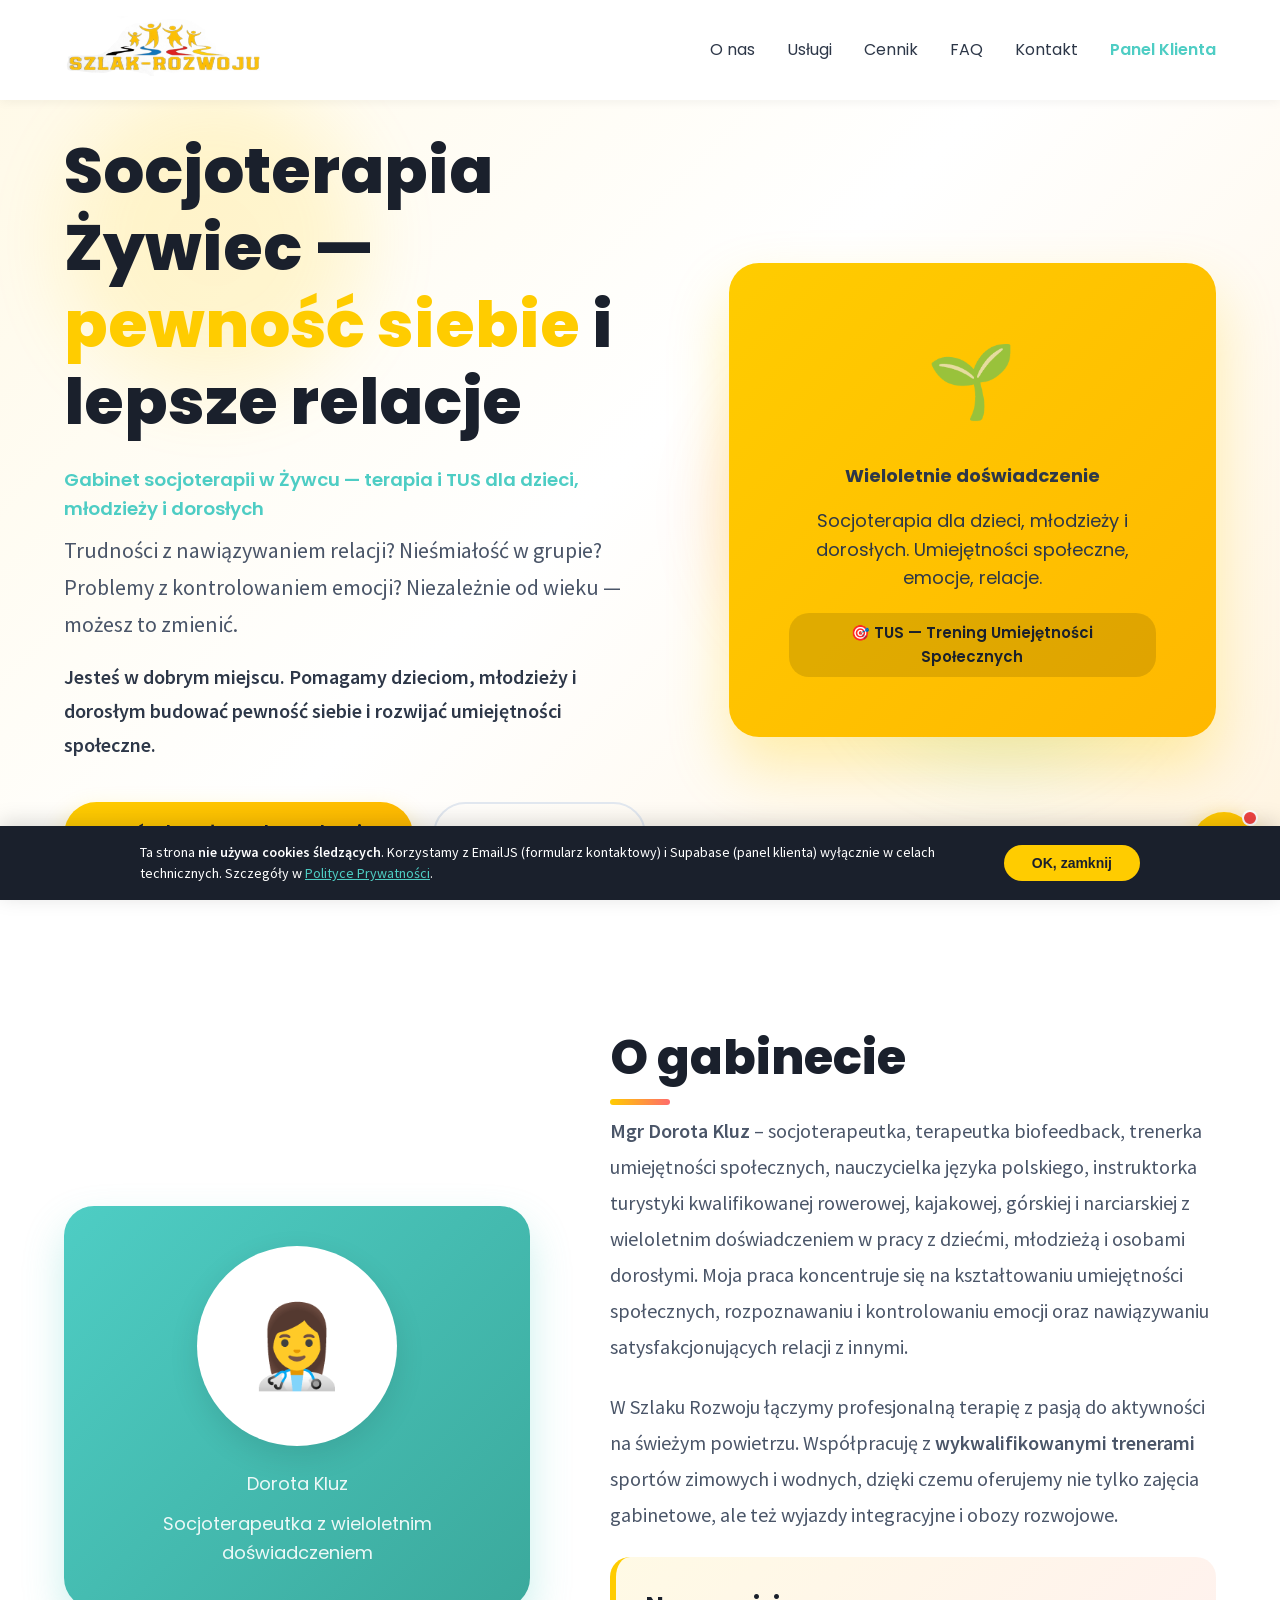
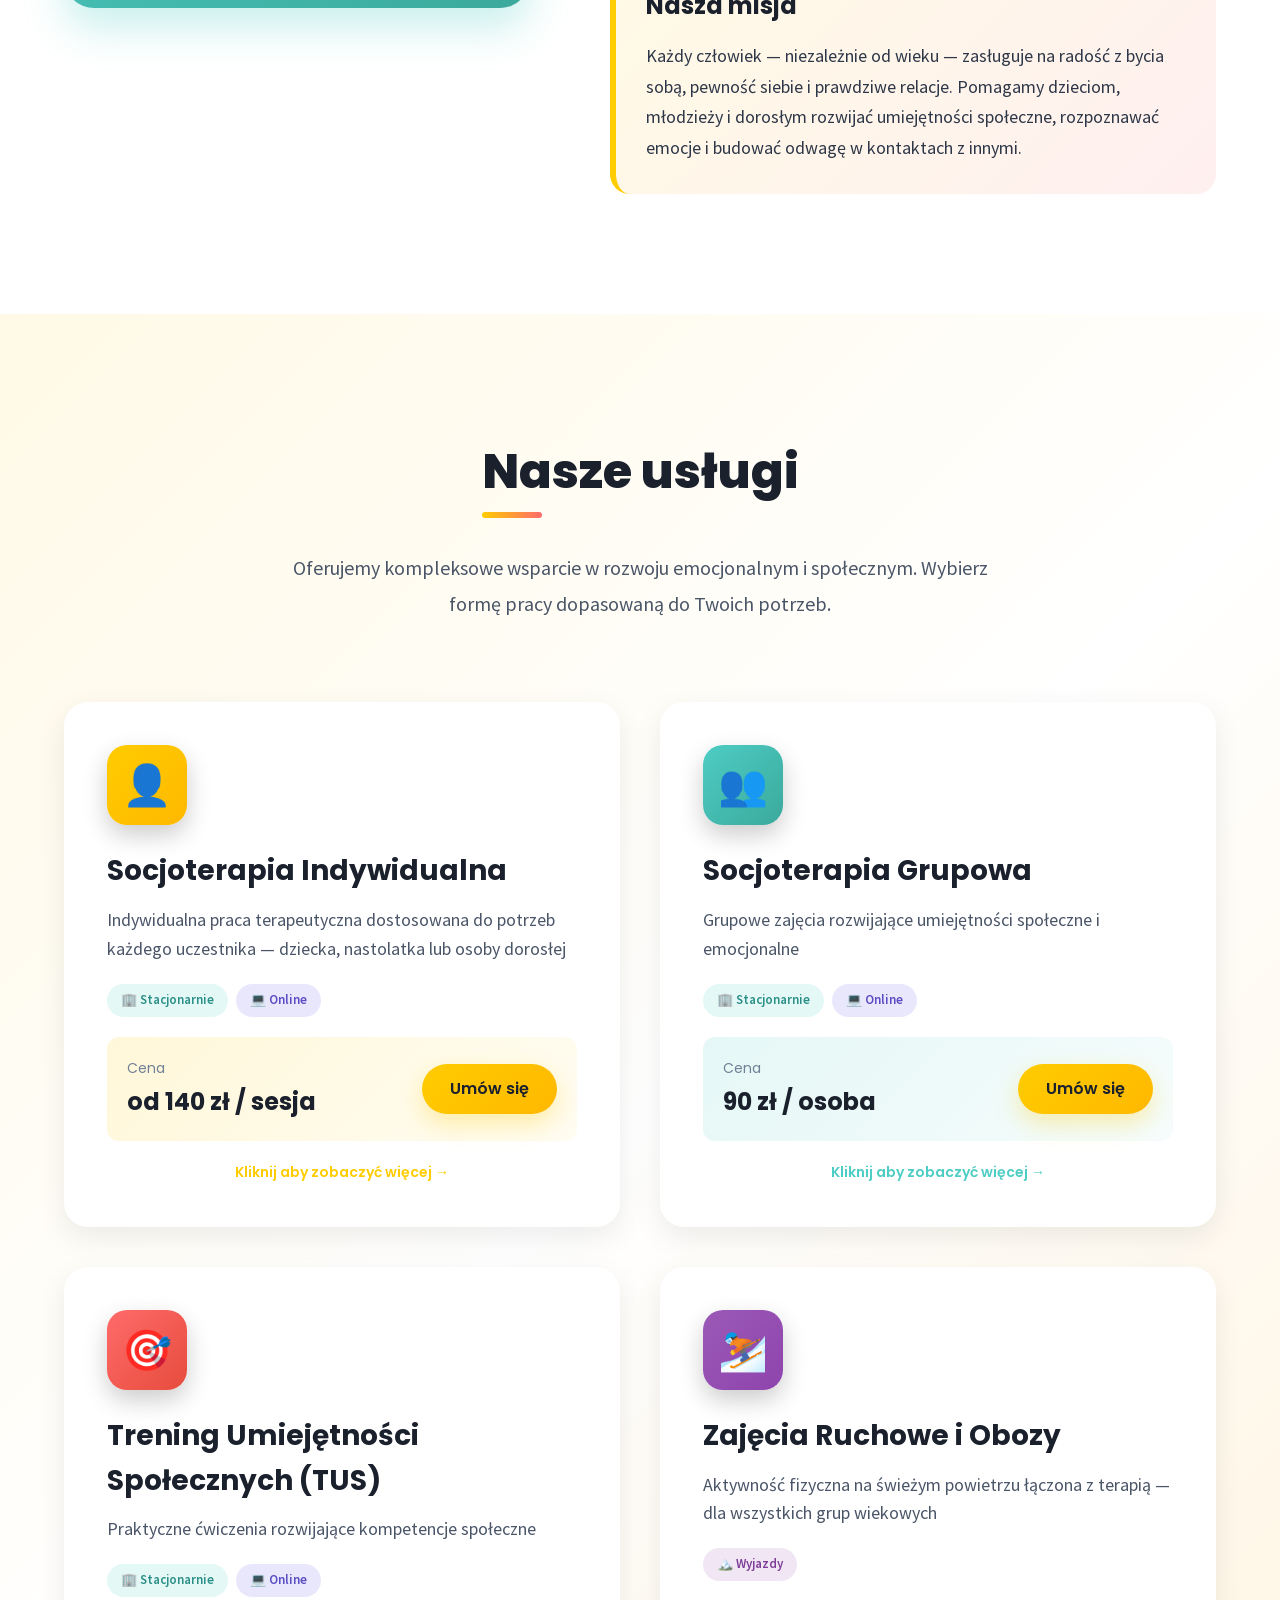
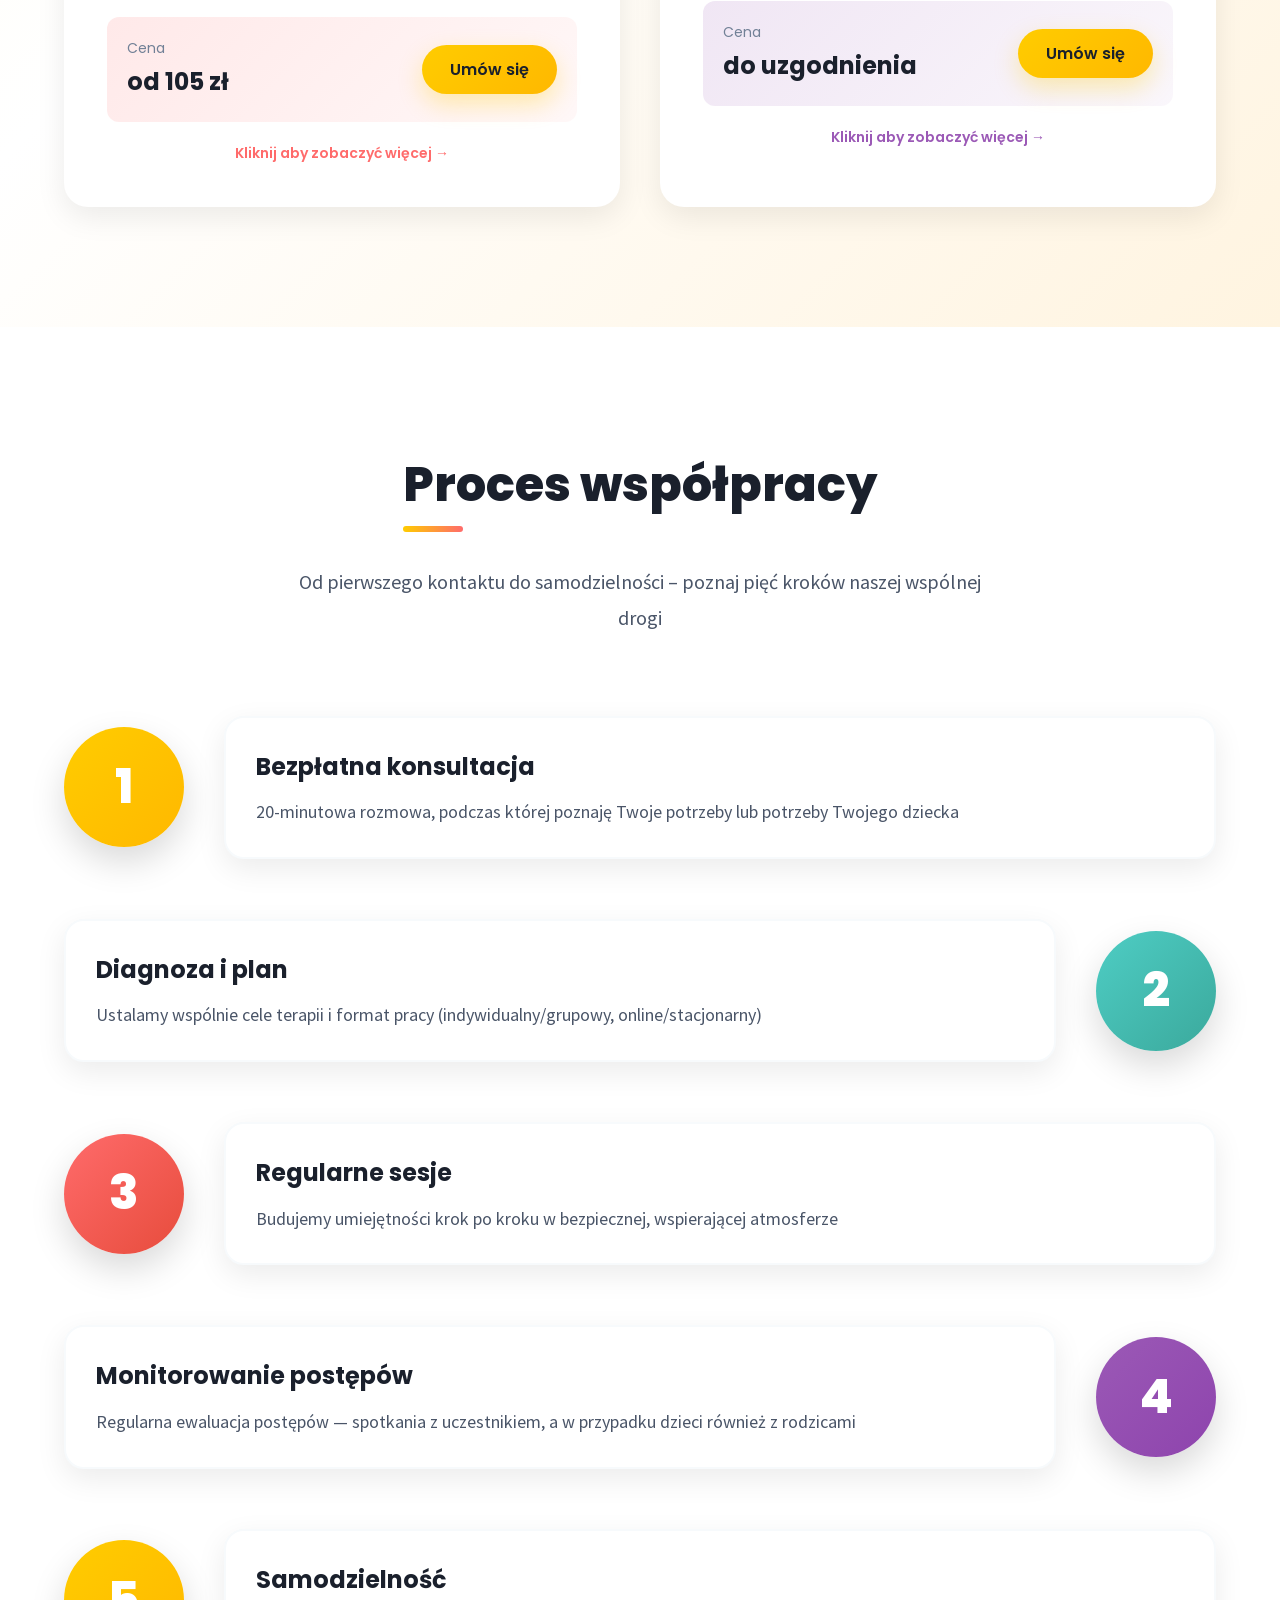
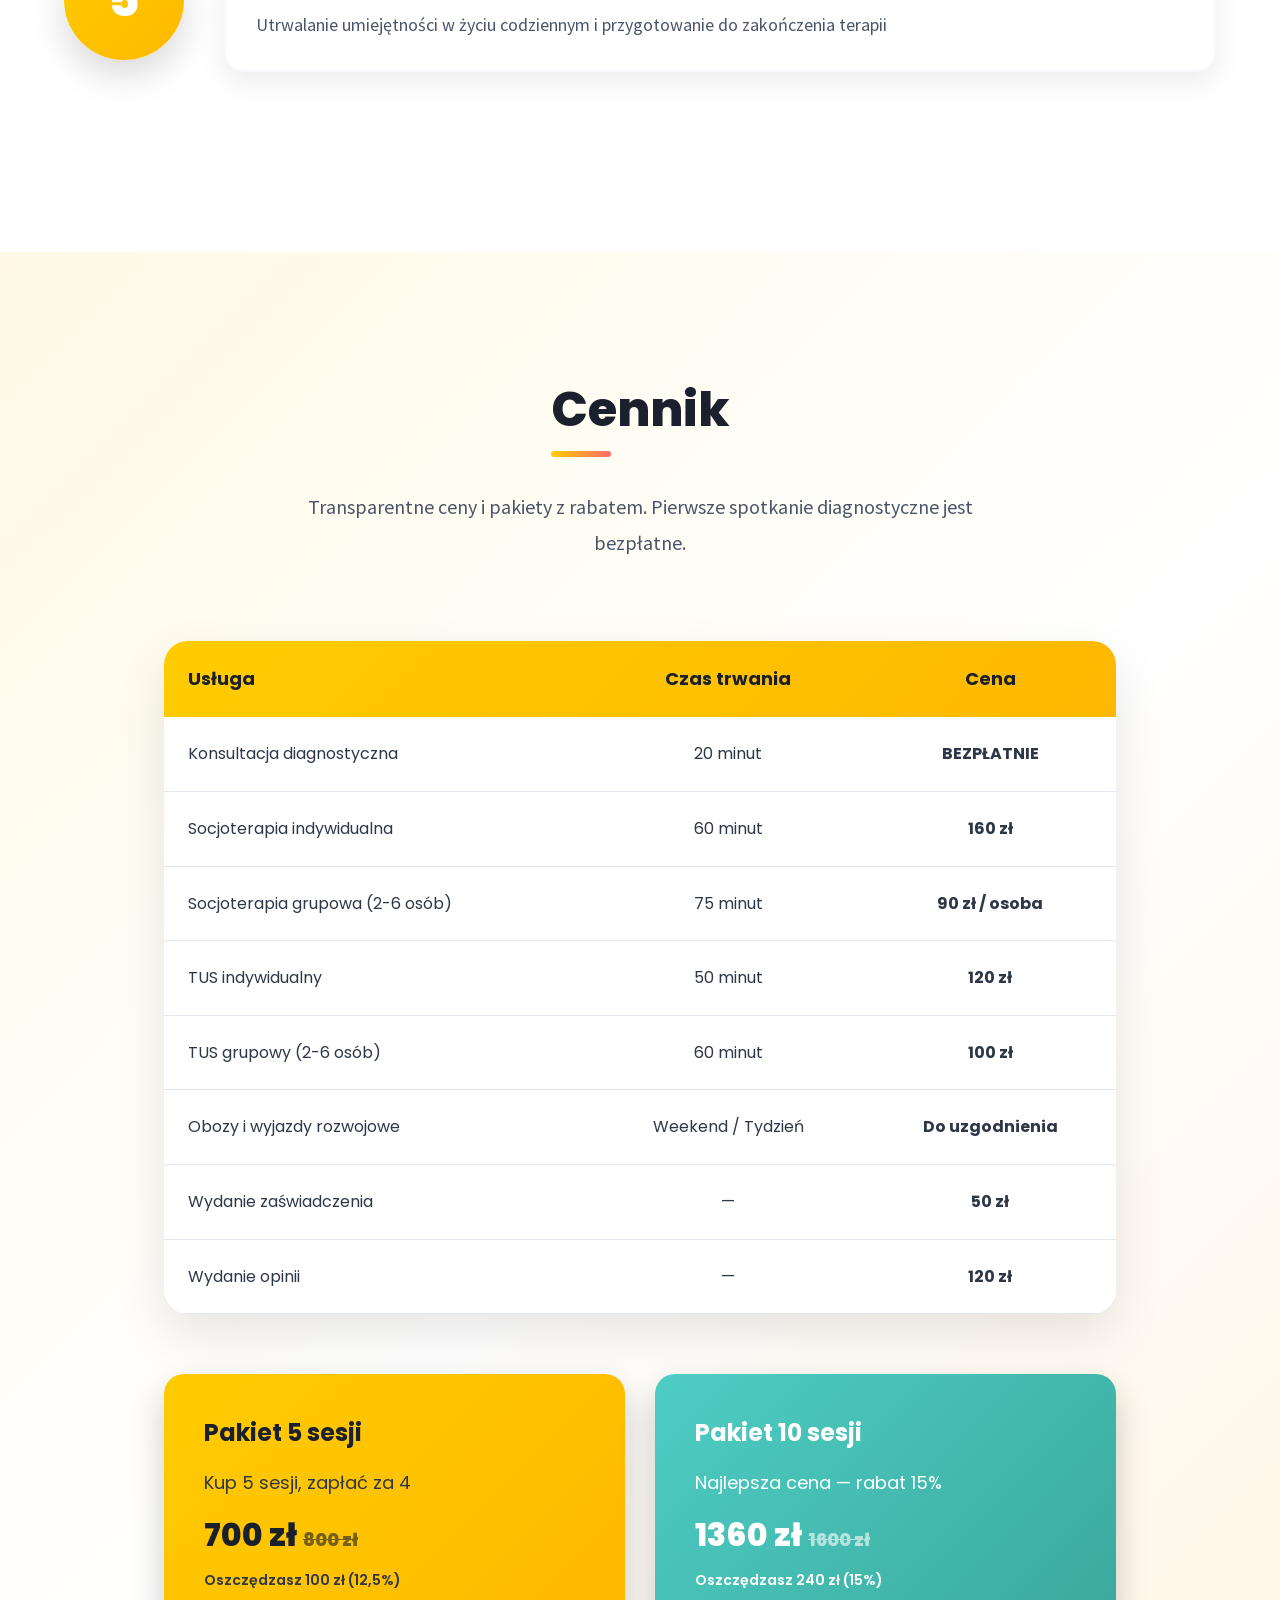
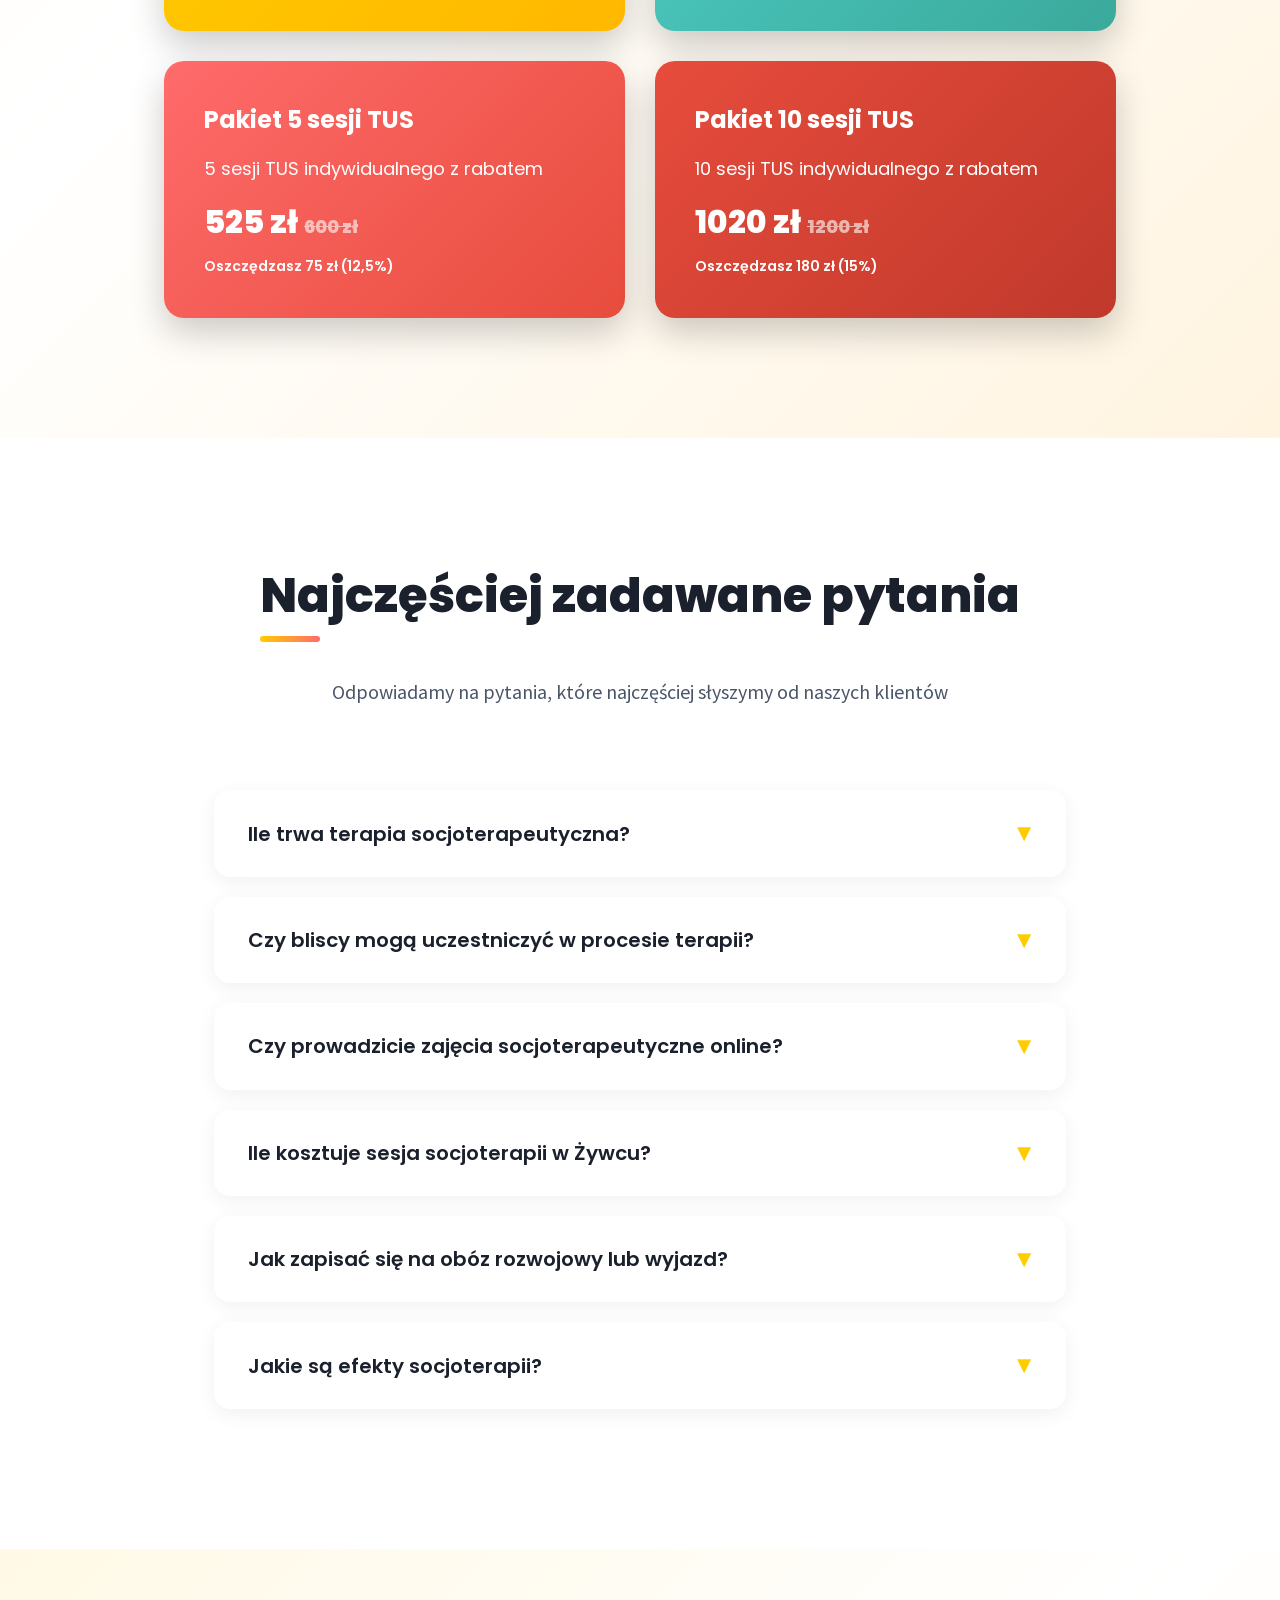
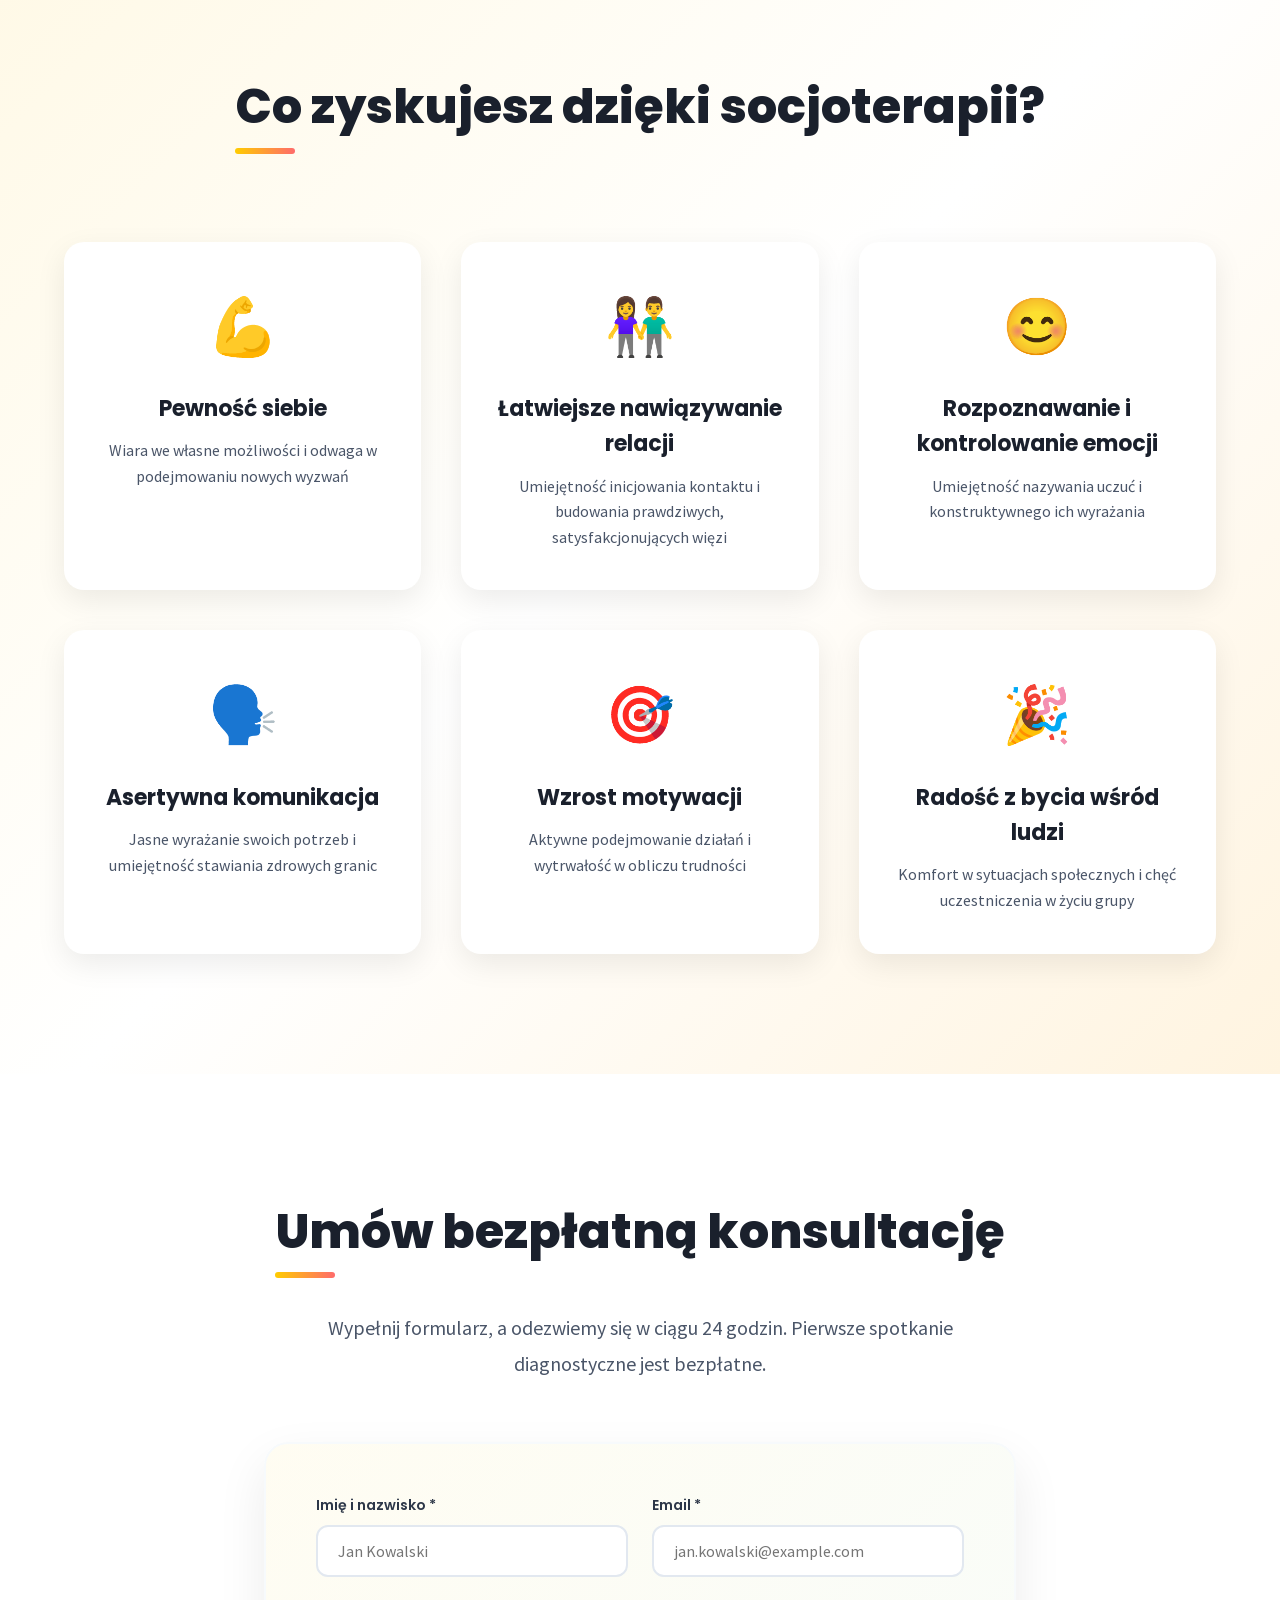
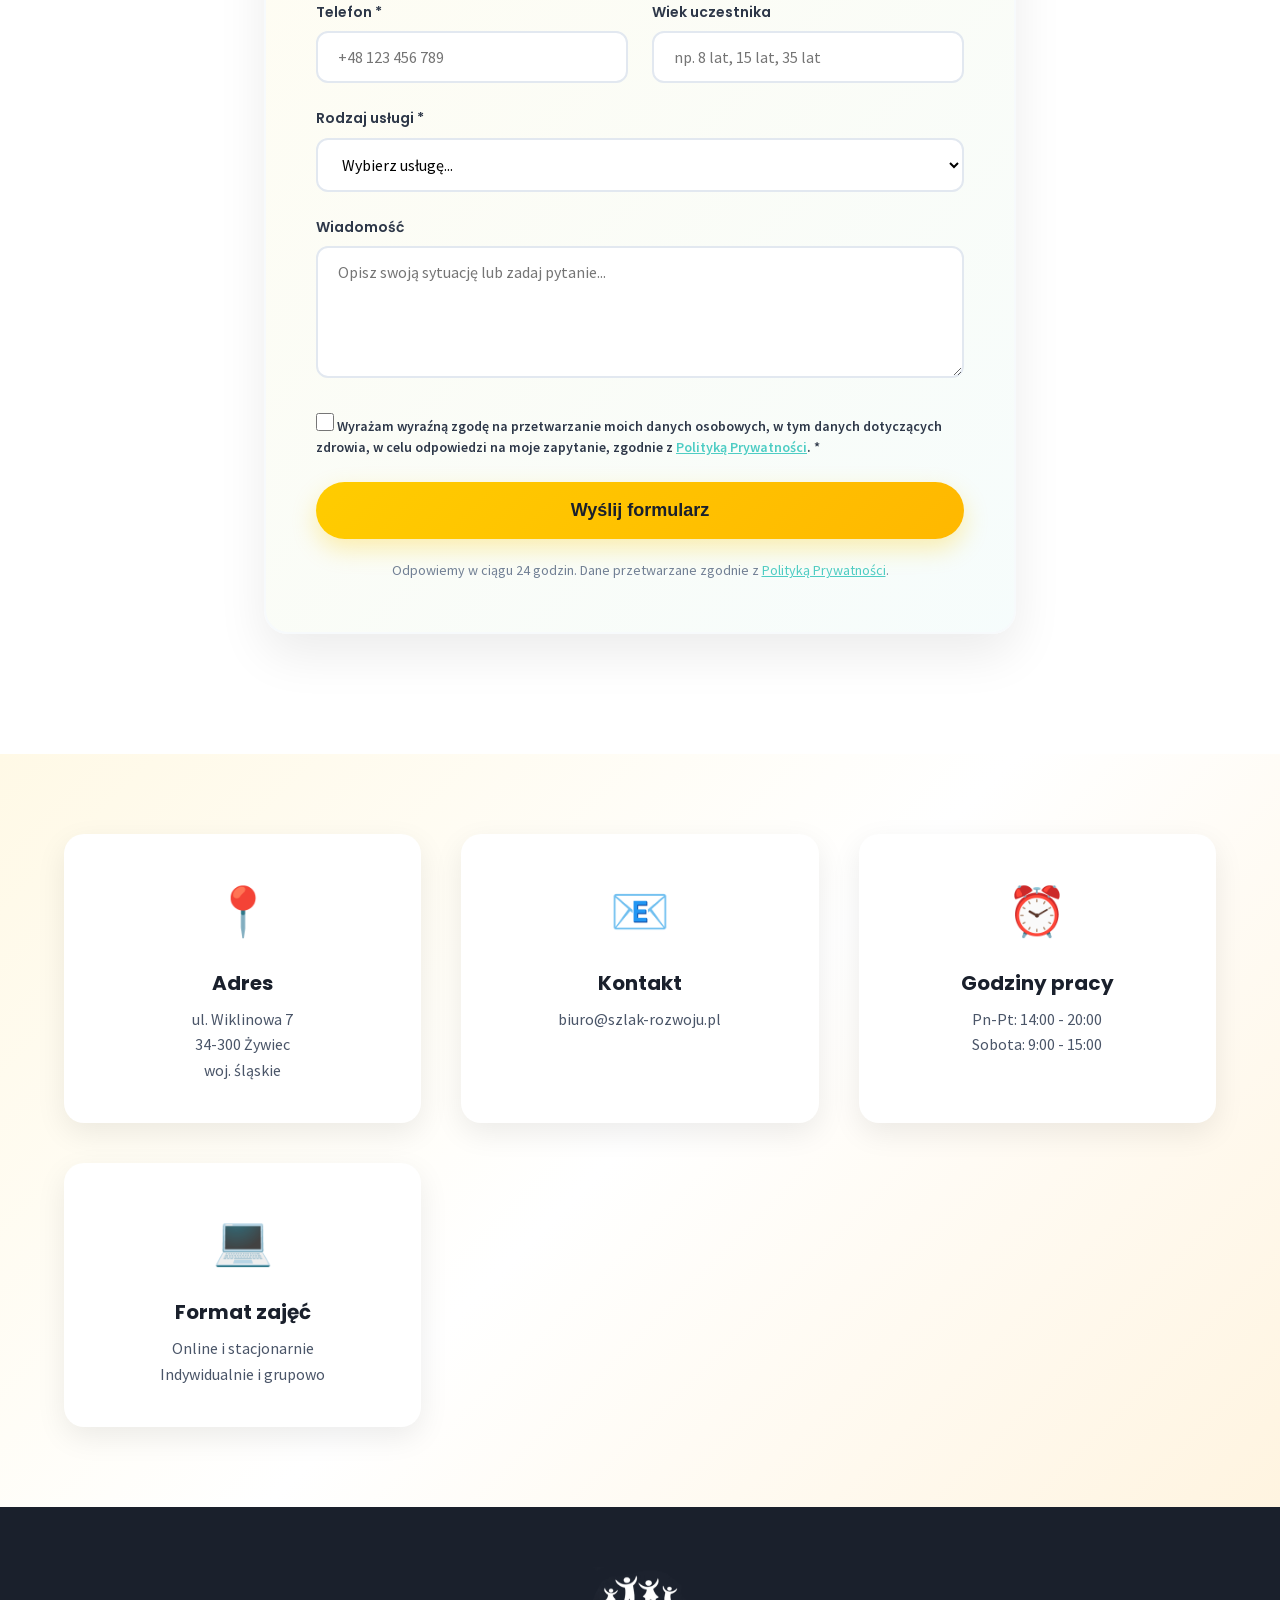
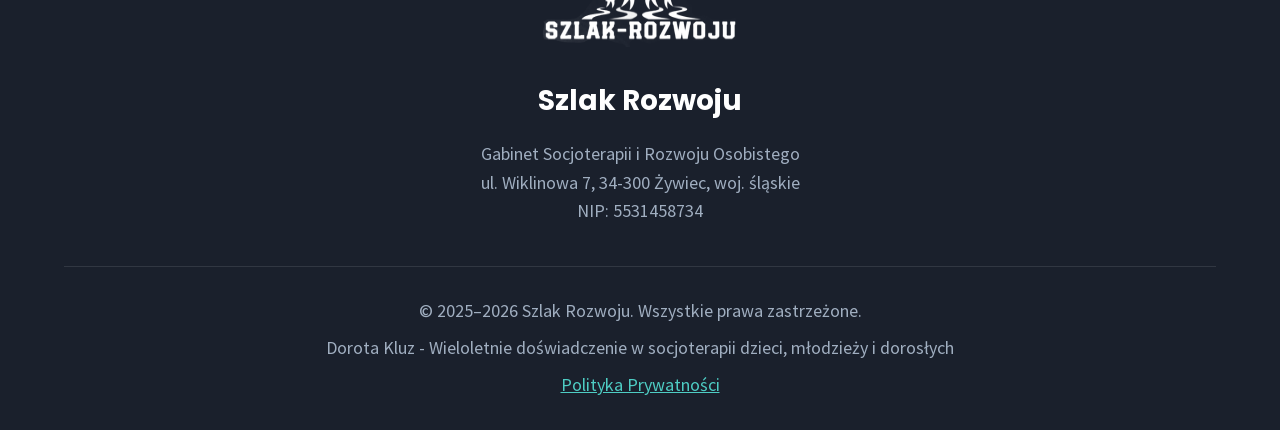
==== commit 5877a7c3: "feat: SEO audit remediation + performance + legal + deploy pipeline SEO: title 78→49zn, meta desc 23" ====
--- a/index.html
+++ b/index.html
@@ -4,35 +4,37 @@
 <head>
     <meta charset="UTF-8">
     <meta name="viewport" content="width=device-width, initial-scale=1.0">
-    <title>Socjoterapia Żywiec — Gabinet Szlak Rozwoju | TUS, Terapia Dzieci i Młodzieży</title>
+    <title>Socjoterapia Żywiec — Gabinet Szlak Rozwoju | TUS</title>
     <meta name="description"
-        content="Gabinet socjoterapii w Żywcu. Socjoterapia indywidualna i grupowa, TUS, zajęcia ruchowe i obozy rozwojowe dla dzieci (6-12 lat), młodzieży i dorosłych. Bezpłatna konsultacja. Dorota Kluz — socjoterapeutka z wieloletnim doświadczeniem.">
+        content="Gabinet socjoterapii w Żywcu. Socjoterapia indywidualna i grupowa, TUS dla dzieci, młodzieży i dorosłych. Umów bezpłatną konsultację. Dorota Kluz.">
     <link rel="canonical" href="https://szlak-rozwoju.pl/">
     <meta name="robots" content="index, follow, max-snippet:-1, max-image-preview:large, max-video-preview:-1">
     <!-- Open Graph -->
     <meta property="og:type" content="website">
     <meta property="og:locale" content="pl_PL">
-    <meta property="og:title" content="Socjoterapia Żywiec — Gabinet Szlak Rozwoju | TUS, Terapia Dzieci i Młodzieży">
-    <meta property="og:description" content="Gabinet socjoterapii w Żywcu. Socjoterapia indywidualna i grupowa, TUS, zajęcia ruchowe i obozy rozwojowe dla dzieci, młodzieży i dorosłych. Bezpłatna konsultacja.">
+    <meta property="og:title" content="Socjoterapia Żywiec — Gabinet Szlak Rozwoju | TUS">
+    <meta property="og:description" content="Gabinet socjoterapii w Żywcu. Socjoterapia indywidualna i grupowa, TUS dla dzieci, młodzieży i dorosłych. Umów bezpłatną konsultację. Dorota Kluz.">
     <meta property="og:url" content="https://szlak-rozwoju.pl/">
     <meta property="og:image" content="https://szlak-rozwoju.pl/logo.png">
     <meta property="og:site_name" content="Szlak Rozwoju">
     <!-- Twitter Card -->
     <meta name="twitter:card" content="summary_large_image">
-    <meta name="twitter:title" content="Socjoterapia Żywiec — Gabinet Szlak Rozwoju">
-    <meta name="twitter:description" content="Gabinet socjoterapii w Żywcu. Socjoterapia indywidualna i grupowa, TUS, zajęcia ruchowe i obozy rozwojowe dla dzieci, młodzieży i dorosłych.">
+    <meta name="twitter:title" content="Socjoterapia Żywiec — Gabinet Szlak Rozwoju | TUS">
+    <meta name="twitter:description" content="Gabinet socjoterapii w Żywcu. Socjoterapia indywidualna i grupowa, TUS dla dzieci, młodzieży i dorosłych. Umów bezpłatną konsultację.">
     <meta name="twitter:image" content="https://szlak-rozwoju.pl/logo.png">
     <!-- Local SEO & mobile -->
     <meta name="theme-color" content="#FFCC00">
     <meta name="geo.region" content="PL-24">
     <meta name="geo.placename" content="Żywiec">
     <!-- Performance hints -->
+    <link rel="preconnect" href="https://api.emailjs.com" crossorigin>
     <link rel="preload" href="fonts/poppins-700-latin.woff2" as="font" type="font/woff2" crossorigin>
     <link rel="preload" href="fonts/source-sans-pro-400-latin.woff2" as="font" type="font/woff2" crossorigin>
-    <link rel="icon" type="image/png" href="logo.png">
+    <link rel="icon" type="image/png" href="favicon.png">
     <link rel="stylesheet" href="css/main.css">
     <script src="js/vendor/emailjs-4.4.1.min.js"
-            integrity="sha384-SALc35EccAf6RzGw4iNsyj7kTPr33K7RoGzYu+7heZhT8s0GZouafRiCg1qy44AS"></script>
+            integrity="sha384-SALc35EccAf6RzGw4iNsyj7kTPr33K7RoGzYu+7heZhT8s0GZouafRiCg1qy44AS"
+            defer></script>
     <!-- Structured Data: LocalBusiness + Person -->
     <script type="application/ld+json">
     {
@@ -76,6 +78,7 @@
                     }
                 ],
                 "priceRange": "90-160 PLN",
+                "taxID": "5531458734",
                 "currenciesAccepted": "PLN",
                 "areaServed": [
                     { "@type": "City", "name": "Żywiec" },
@@ -247,10 +250,11 @@
     <div id="privacyBanner" class="privacy-banner u-hidden">
         <div class="privacy-banner__inner">
             <p class="privacy-banner__text">
-                Ta strona korzysta z usług EmailJS (formularz kontaktowy) oraz Supabase (panel klienta).
+                Ta strona <strong>nie używa cookies śledzących</strong>. Korzystamy z EmailJS (formularz kontaktowy)
+                i Supabase (panel klienta) wyłącznie w celach technicznych.
                 Szczegóły w <a href="polityka-prywatnosci.html" class="privacy-banner__link">Polityce Prywatności</a>.
             </p>
-            <button id="privacyBannerClose" class="privacy-banner__close">Rozumiem</button>
+            <button id="privacyBannerClose" class="privacy-banner__close">OK, zamknij</button>
         </div>
     </div>
 
@@ -258,7 +262,10 @@
     <header>
     <nav aria-label="Główna nawigacja">
         <div class="container">
-            <img src="logo.png" alt="Szlak Rozwoju — Gabinet Socjoterapii w Żywcu" id="logo" width="200" height="93" fetchpriority="high">
+            <picture>
+                <source srcset="logo.webp" type="image/webp">
+                <img src="logo.png" alt="Szlak Rozwoju — Gabinet Socjoterapii w Żywcu" id="logo" width="200" height="93" fetchpriority="high" decoding="sync">
+            </picture>
             <button class="hamburger" id="hamburger" aria-label="Menu" aria-expanded="false">
                 <span></span><span></span><span></span>
             </button>
@@ -286,7 +293,7 @@
         <div class="container">
             <div class="hero-content">
                 <div class="fade-in">
-                    <h1>Szlak do <span class="highlight">pewności siebie</span> i lepszych relacji</h1>
+                    <h1>Socjoterapia Żywiec — <span class="highlight">pewność siebie</span> i lepsze relacje</h1>
                     <p class="hero-subtitle hero-subtitle--highlight">
                         Gabinet socjoterapii w Żywcu — terapia i TUS dla dzieci, młodzieży i dorosłych
                     </p>
@@ -306,7 +313,7 @@
 
                 <div class="hero-card fade-in">
                     <div class="icon">🌱</div>
-                    <h3>Wieloletnie doświadczenie</h3>
+                    <p class="hero-card__title">Wieloletnie doświadczenie</p>
                     <p>Socjoterapia dla dzieci, młodzieży i dorosłych. Umiejętności społeczne, emocje, relacje.</p>
                     <div class="hero-card-badge">🎯 TUS — Trening Umiejętności Społecznych</div>
                 </div>
@@ -320,7 +327,7 @@
             <div class="about-grid">
                 <div class="about-card fade-in">
                     <div class="about-avatar">👩‍⚕️</div>
-                    <h3>Dorota Kluz</h3>
+                    <p class="about-card__title">Dorota Kluz</p>
                     <p>Socjoterapeutka z wieloletnim doświadczeniem</p>
                 </div>
 
@@ -367,7 +374,7 @@
 
             <div class="services-grid">
                 <!-- Service 1 -->
-                <div class="service-card fade-in" data-service="1" data-color="gold">
+                <div class="service-card fade-in" data-service="1" data-color="gold" tabindex="0" role="button" aria-expanded="false">
                     <div class="service-icon">👤</div>
                     <h3>Socjoterapia Indywidualna</h3>
                     <p class="service-description">Indywidualna praca terapeutyczna dostosowana do potrzeb każdego
@@ -411,7 +418,7 @@
                 </div>
 
                 <!-- Service 2 -->
-                <div class="service-card fade-in" data-service="2" data-color="turquoise">
+                <div class="service-card fade-in" data-service="2" data-color="turquoise" tabindex="0" role="button" aria-expanded="false">
                     <div class="service-icon">👥</div>
                     <h3>Socjoterapia Grupowa</h3>
                     <p class="service-description">Grupowe zajęcia rozwijające umiejętności społeczne i emocjonalne</p>
@@ -454,7 +461,7 @@
                 </div>
 
                 <!-- Service 3 -->
-                <div class="service-card fade-in" data-service="3" data-color="coral">
+                <div class="service-card fade-in" data-service="3" data-color="coral" tabindex="0" role="button" aria-expanded="false">
                     <div class="service-icon">🎯</div>
                     <h3>Trening Umiejętności Społecznych (TUS)</h3>
                     <p class="service-description">Praktyczne ćwiczenia rozwijające kompetencje społeczne</p>
@@ -505,7 +512,7 @@
                 </div>
 
                 <!-- Service 4 -->
-                <div class="service-card fade-in" data-service="4" data-color="purple">
+                <div class="service-card fade-in" data-service="4" data-color="purple" tabindex="0" role="button" aria-expanded="false">
                     <div class="service-icon">⛷️</div>
                     <h3>Zajęcia Ruchowe i Obozy</h3>
                     <p class="service-description">Aktywność fizyczna na świeżym powietrzu łączona z terapią — dla
@@ -724,7 +731,7 @@
 
             <div>
                 <div class="faq-item fade-in">
-                    <div class="faq-question">
+                    <div class="faq-question" tabindex="0" role="button" aria-expanded="false">
                         <h4>Ile trwa terapia socjoterapeutyczna?</h4>
                         <div class="faq-toggle">▼</div>
                     </div>
@@ -738,7 +745,7 @@
                 </div>
 
                 <div class="faq-item fade-in">
-                    <div class="faq-question">
+                    <div class="faq-question" tabindex="0" role="button" aria-expanded="false">
                         <h4>Czy bliscy mogą uczestniczyć w procesie terapii?</h4>
                         <div class="faq-toggle">▼</div>
                     </div>
@@ -752,7 +759,7 @@
                 </div>
 
                 <div class="faq-item fade-in">
-                    <div class="faq-question">
+                    <div class="faq-question" tabindex="0" role="button" aria-expanded="false">
                         <h4>Czy prowadzicie zajęcia socjoterapeutyczne online?</h4>
                         <div class="faq-toggle">▼</div>
                     </div>
@@ -765,7 +772,7 @@
                 </div>
 
                 <div class="faq-item fade-in">
-                    <div class="faq-question">
+                    <div class="faq-question" tabindex="0" role="button" aria-expanded="false">
                         <h4>Ile kosztuje sesja socjoterapii w Żywcu?</h4>
                         <div class="faq-toggle">▼</div>
                     </div>
@@ -779,7 +786,7 @@
                 </div>
 
                 <div class="faq-item fade-in">
-                    <div class="faq-question">
+                    <div class="faq-question" tabindex="0" role="button" aria-expanded="false">
                         <h4>Jak zapisać się na obóz rozwojowy lub wyjazd?</h4>
                         <div class="faq-toggle">▼</div>
                     </div>
@@ -793,7 +800,7 @@
                 </div>
 
                 <div class="faq-item fade-in">
-                    <div class="faq-question">
+                    <div class="faq-question" tabindex="0" role="button" aria-expanded="false">
                         <h4>Jakie są efekty socjoterapii?</h4>
                         <div class="faq-toggle">▼</div>
                     </div>
@@ -871,33 +878,34 @@
                 <input type="text" name="_honey" class="form-honeypot" tabindex="-1" autocomplete="off" aria-hidden="true">
                 <div class="form-grid">
                     <div class="form-group">
-                        <label>Imię i nazwisko *</label>
-                        <input type="text" name="name" class="form-input" placeholder="Jan Kowalski" required>
+                        <label for="name">Imię i nazwisko *</label>
+                        <input type="text" name="name" id="name" class="form-input" placeholder="Jan Kowalski" required>
                     </div>
 
                     <div class="form-group">
-                        <label>Email *</label>
-                        <input type="email" name="email" class="form-input" placeholder="jan.kowalski@example.com"
+                        <label for="email">Email *</label>
+                        <input type="email" name="email" id="email" class="form-input" placeholder="jan.kowalski@example.com"
                             required>
                     </div>
                 </div>
 
                 <div class="form-grid">
                     <div class="form-group">
-                        <label>Telefon *</label>
-                        <input type="tel" name="phone" class="form-input" placeholder="+48 123 456 789" required>
+                        <label for="phone">Telefon *</label>
+                        <input type="tel" name="phone" id="phone" class="form-input" placeholder="+48 123 456 789" required
+                            pattern="\+?[\s\-]*(\d[\s\-]*){9,15}" title="Minimum 9 cyfr, np. +48 123 456 789">
                     </div>
 
                     <div class="form-group">
-                        <label>Wiek uczestnika</label>
-                        <input type="text" name="participantAge" class="form-input"
+                        <label for="participantAge">Wiek uczestnika</label>
+                        <input type="text" name="participantAge" id="participantAge" class="form-input"
                             placeholder="np. 8 lat, 15 lat, 35 lat">
                     </div>
                 </div>
 
                 <div class="form-group">
-                    <label>Rodzaj usługi *</label>
-                    <select name="serviceType" class="form-input" required>
+                    <label for="serviceType">Rodzaj usługi *</label>
+                    <select name="serviceType" id="serviceType" class="form-input" required>
                         <option value="">Wybierz usługę...</option>
                         <option value="indywidualna">Socjoterapia indywidualna</option>
                         <option value="grupowa">Socjoterapia grupowa</option>
@@ -908,8 +916,8 @@
                 </div>
 
                 <div class="form-group">
-                    <label>Wiadomość</label>
-                    <textarea name="message" class="form-input" rows="5"
+                    <label for="message">Wiadomość</label>
+                    <textarea name="message" id="message" class="form-input" rows="5"
                         placeholder="Opisz swoją sytuację lub zadaj pytanie..."></textarea>
                 </div>
 
@@ -969,15 +977,19 @@
     <!-- Footer -->
     <footer>
         <div class="container">
-            <img src="logo.png" alt="Logo Szlak Rozwoju — Socjoterapia Żywiec" id="footerLogo" width="200" height="93" loading="lazy">
+            <picture>
+                <source srcset="logo.webp" type="image/webp">
+                <img src="logo.png" alt="Logo Szlak Rozwoju — Socjoterapia Żywiec" id="footerLogo" width="200" height="93" loading="lazy" decoding="async">
+            </picture>
             <h3>Szlak Rozwoju</h3>
             <p class="footer-description">
                 Gabinet Socjoterapii i Rozwoju Osobistego<br>
-                ul. Wiklinowa 7, 34-300 Żywiec, woj. śląskie
+                ul. Wiklinowa 7, 34-300 Żywiec, woj. śląskie<br>
+                NIP: 5531458734
             </p>
 
             <div class="footer-divider">
-                <p>© 2025 Szlak Rozwoju. Wszystkie prawa zastrzeżone.</p>
+                <p>© 2025–2026 Szlak Rozwoju. Wszystkie prawa zastrzeżone.</p>
                 <p class="footer-meta">Dorota Kluz - Wieloletnie doświadczenie w socjoterapii dzieci, młodzieży i
                     dorosłych</p>
                 <p class="footer-meta">
@@ -989,7 +1001,7 @@
 
     <!-- Chat Widget -->
     <div id="chatWidget">
-        <button id="chatFab" class="chat-fab" aria-label="Otwórz czat">
+        <button id="chatFab" class="chat-fab" aria-label="Otwórz czat" aria-controls="chatWindow" aria-expanded="false">
             <span class="chat-fab-icon">💬</span>
             <span class="chat-fab-close">✕</span>
             <span class="chat-fab-badge"></span>
--- a/css/main.css
+++ b/css/main.css
@@ -284,7 +284,8 @@
             margin-bottom: 24px;
         }
 
-        .hero-card h3 {
+        .hero-card__title {
+            font-family: 'Poppins', sans-serif;
             font-size: 28px;
             font-weight: 700;
             color: #1A202C;
@@ -852,7 +853,8 @@
             box-shadow: 0 10px 30px rgba(0, 0, 0, 0.1);
         }
 
-        .about-card h3 {
+        .about-card__title {
+            font-family: 'Poppins', sans-serif;
             font-size: 32px;
             font-weight: 700;
             color: #FFFFFF;
@@ -1031,9 +1033,9 @@
             .hero { padding-top: 80px; min-height: auto; }
             .hero-card { padding: 40px; }
             .hero-card .icon { font-size: 48px; }
-            .hero-card h3 { font-size: 22px; }
+            .hero-card__title { font-size: 22px; }
             .about-avatar { width: 150px; height: 150px; font-size: 60px; }
-            .about-card h3 { font-size: 26px; }
+            .about-card__title { font-size: 26px; }
             .about-grid { gap: 40px; }
             .contact-info-grid { gap: 24px; }
             .packages-grid { gap: 20px; }
@@ -1082,7 +1084,7 @@
             .process-content p { font-size: 16px; }
             .process-step { gap: 16px; margin-bottom: 32px; }
             .about-card { padding: 28px; }
-            .about-card h3 { font-size: 24px; }
+            .about-card__title { font-size: 24px; }
             .about-avatar { width: 120px; height: 120px; font-size: 48px; }
             .mission-box { padding: 20px; }
             .mission-box h4 { font-size: 20px; }
@@ -1553,6 +1555,14 @@
     background: #E53E3E;
 }
 
+/* ===== Focus-Visible (Accessibility) ===== */
+.service-card:focus-visible,
+.faq-question:focus-visible {
+    outline: 3px solid #4ECDC4;
+    outline-offset: 2px;
+    border-radius: 8px;
+}
+
 /* ===== Migrated Inline Styles ===== */
 
 /* --- Privacy Banner (RODO) --- */
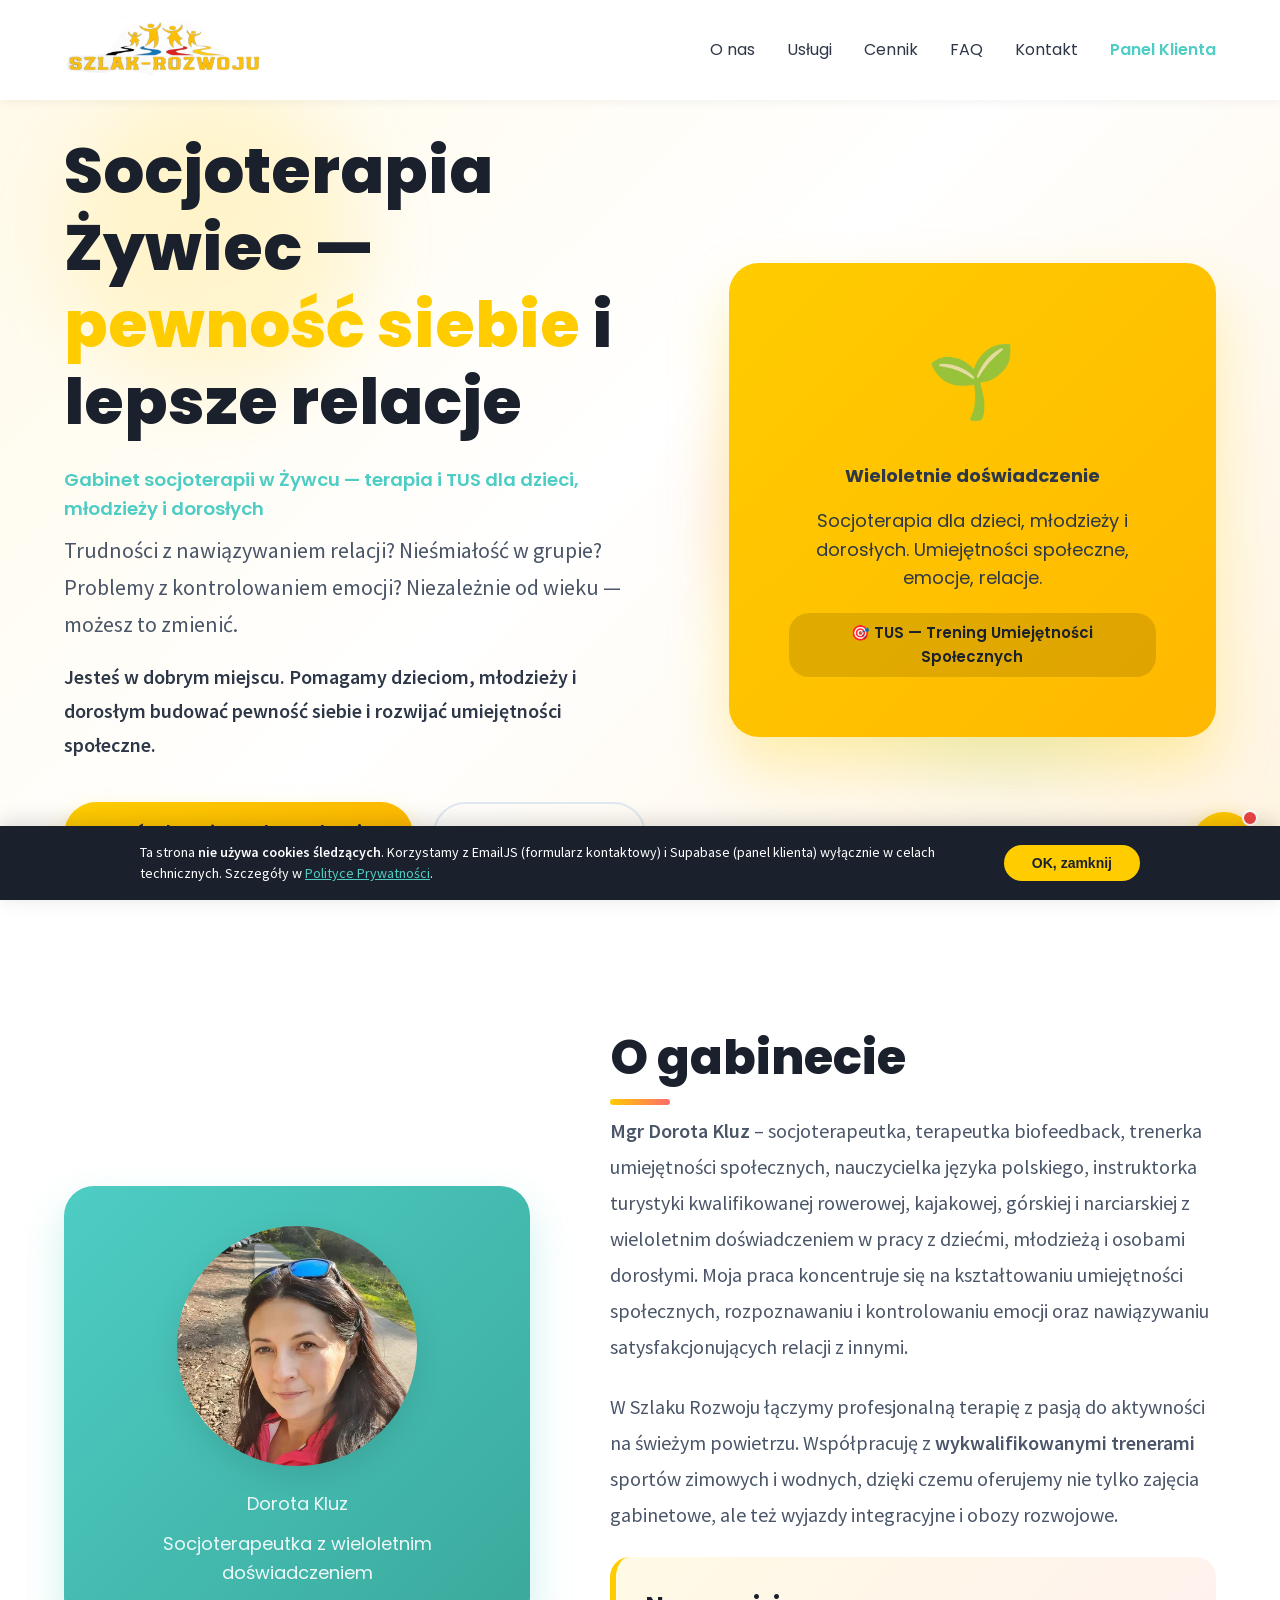
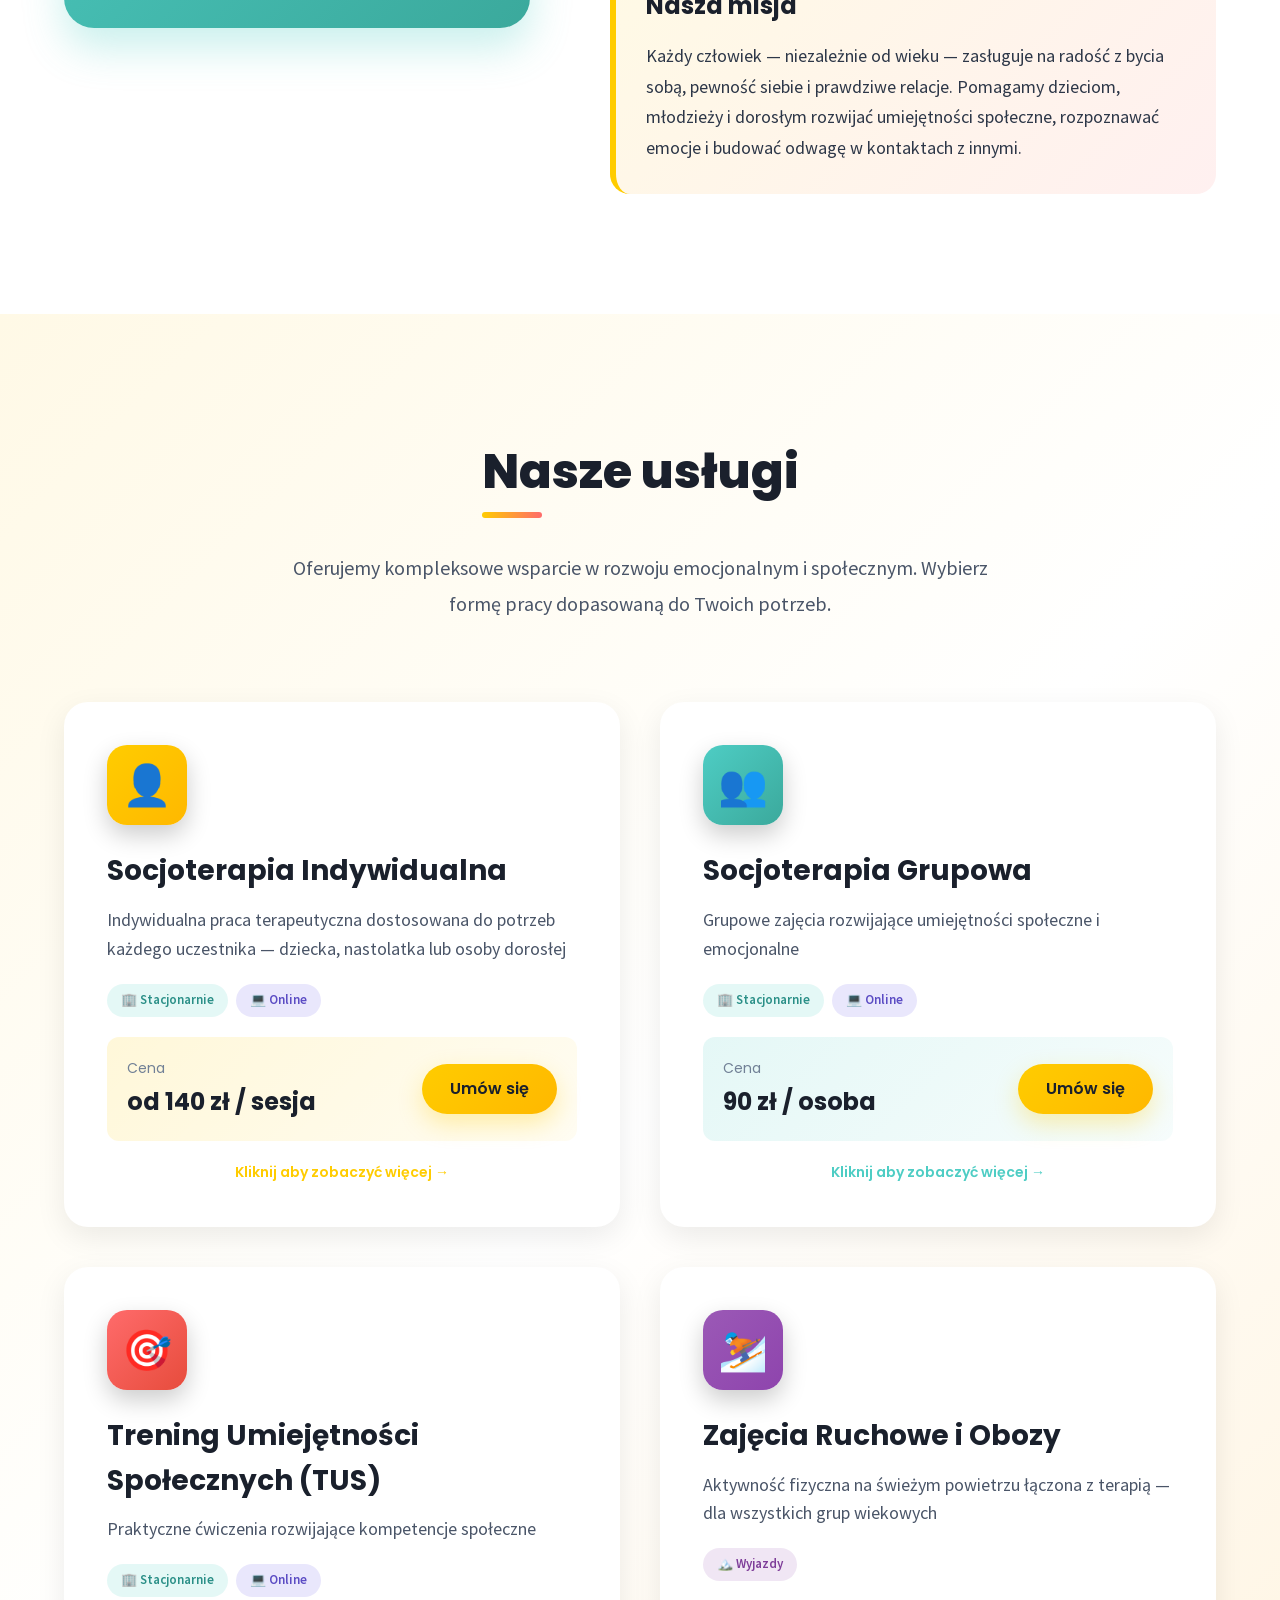
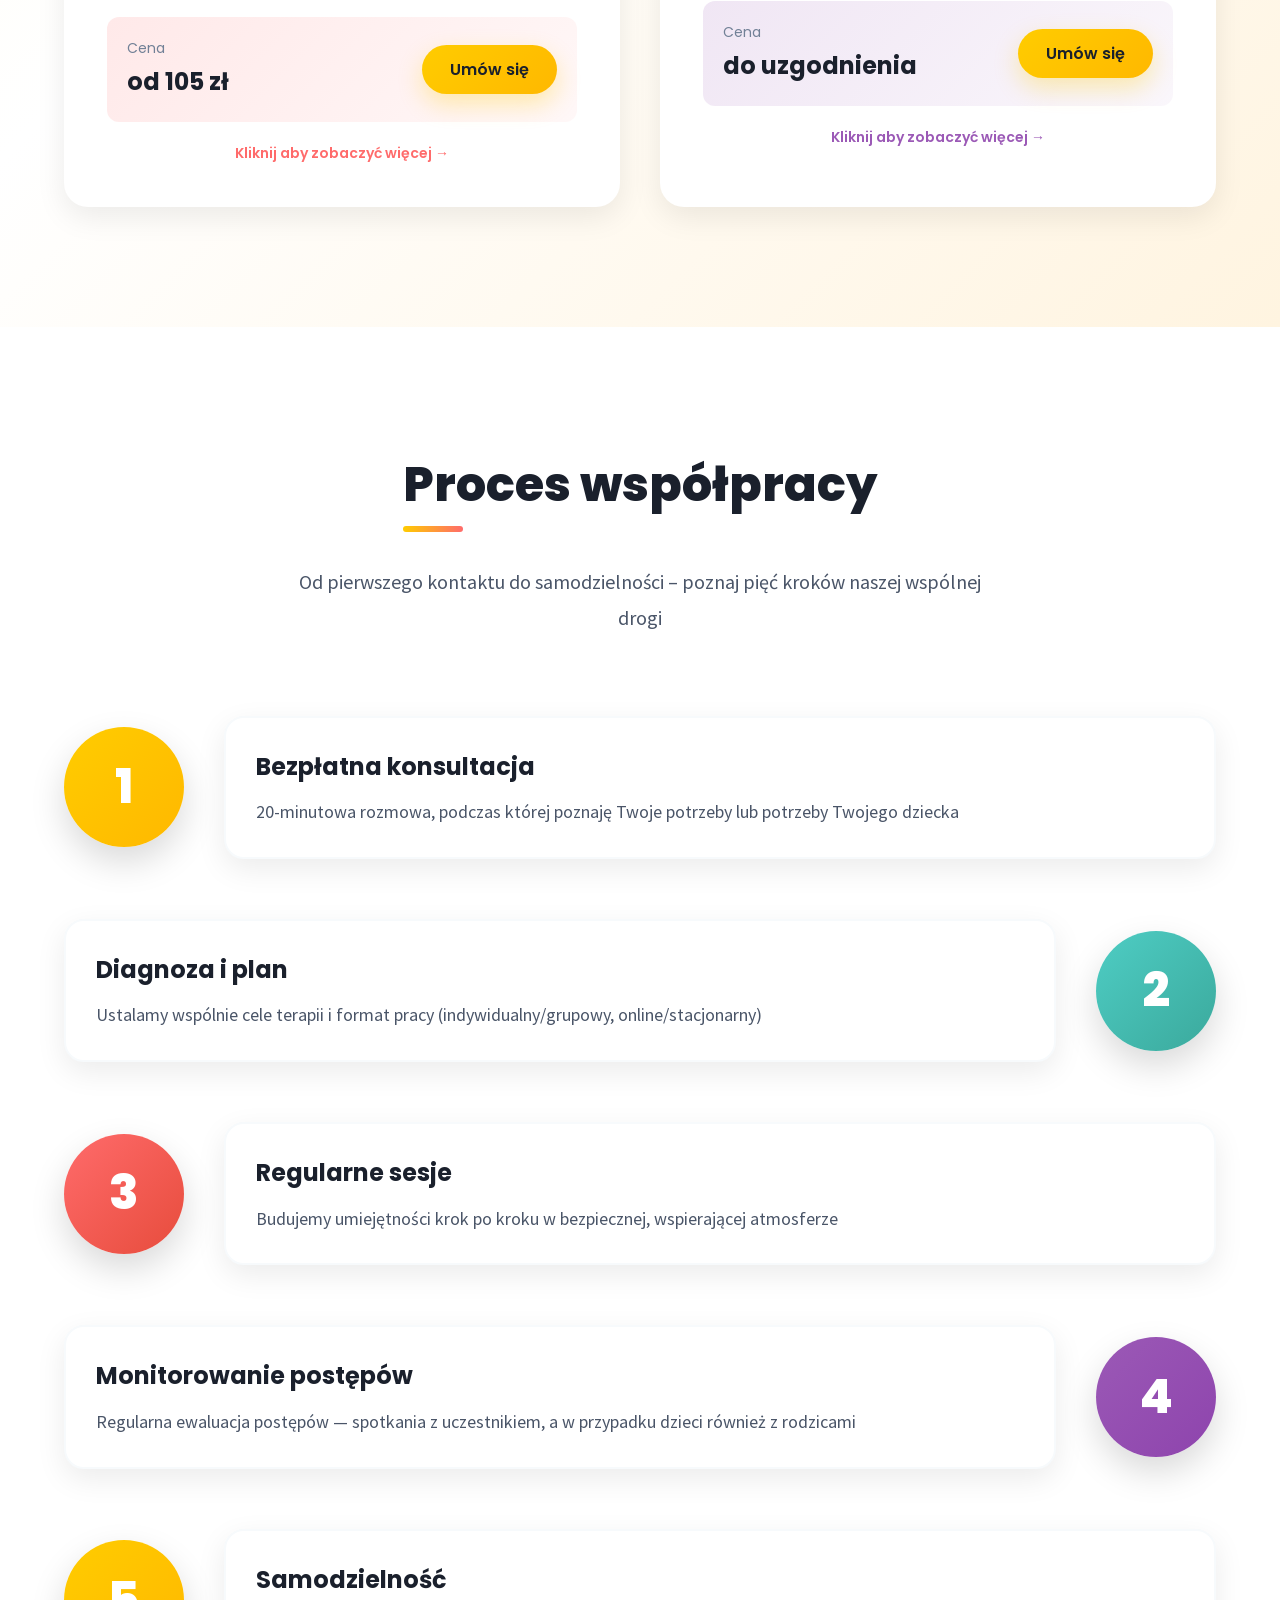
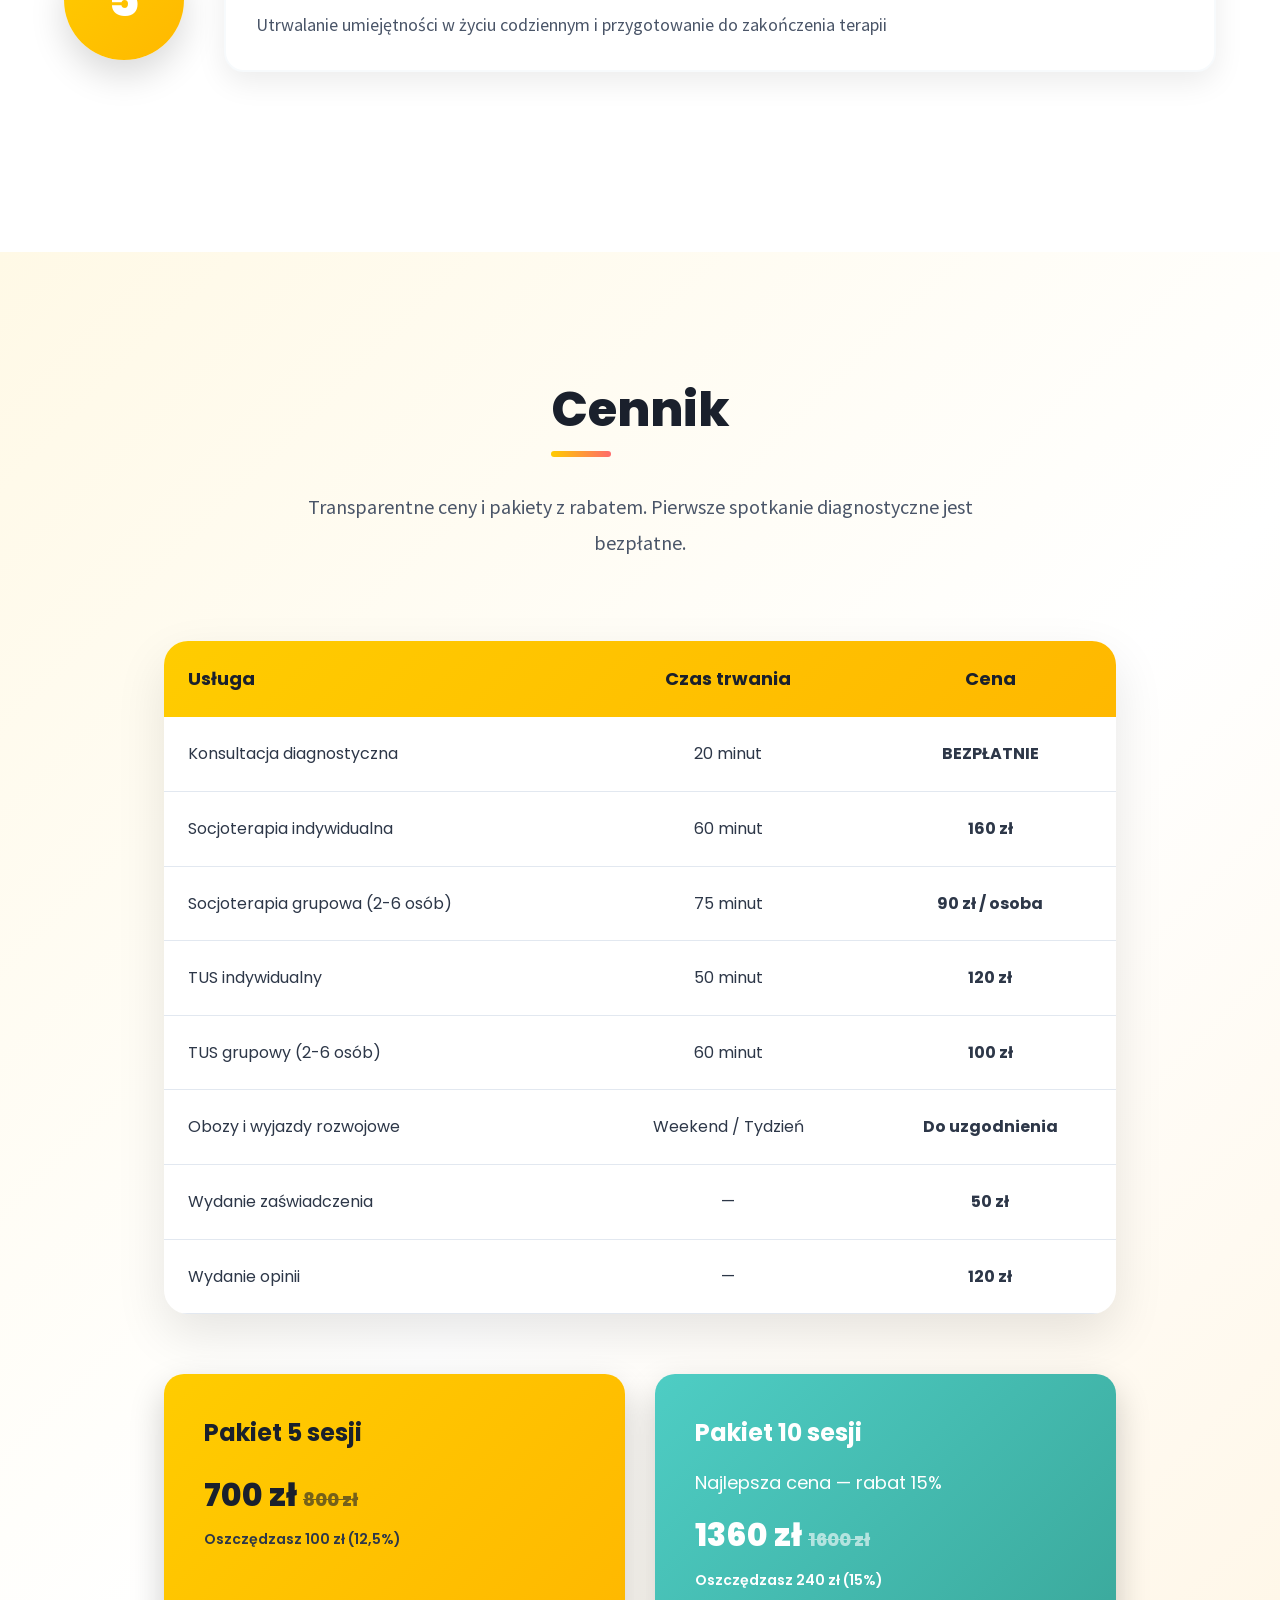
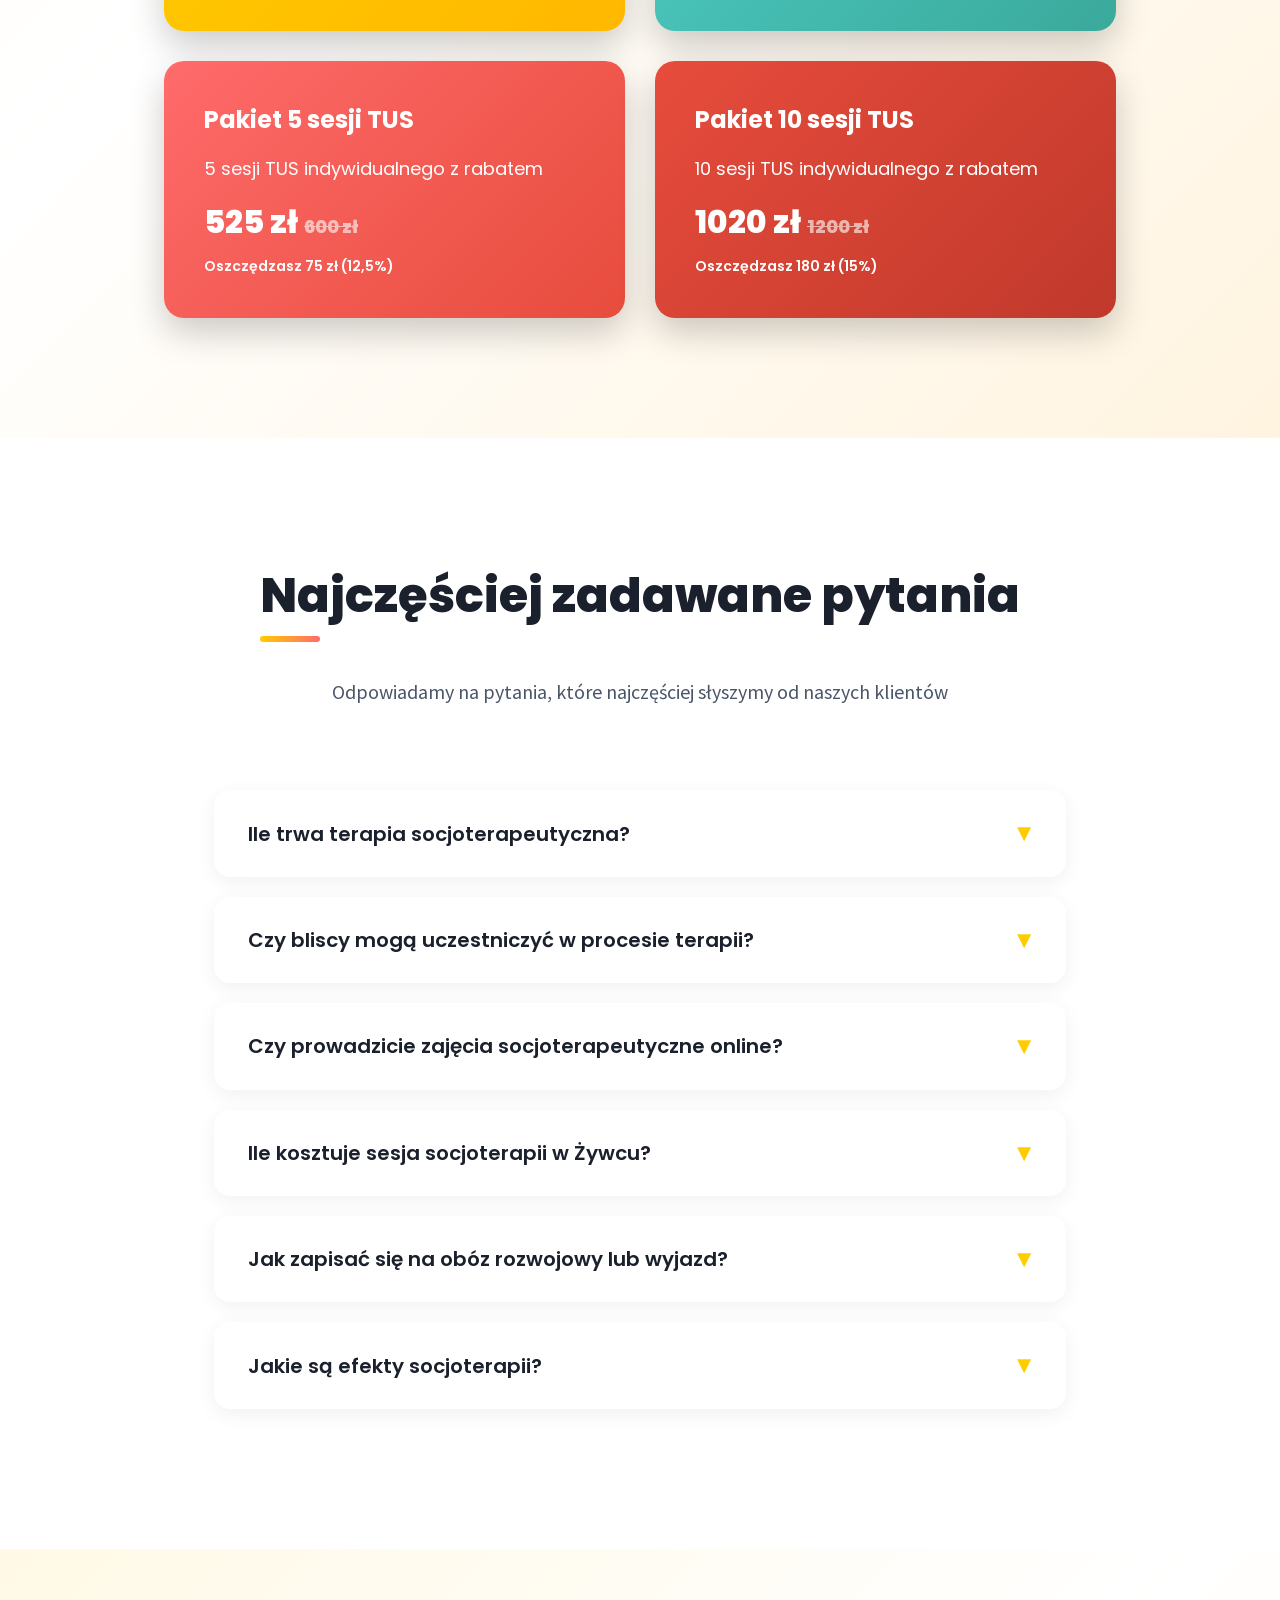
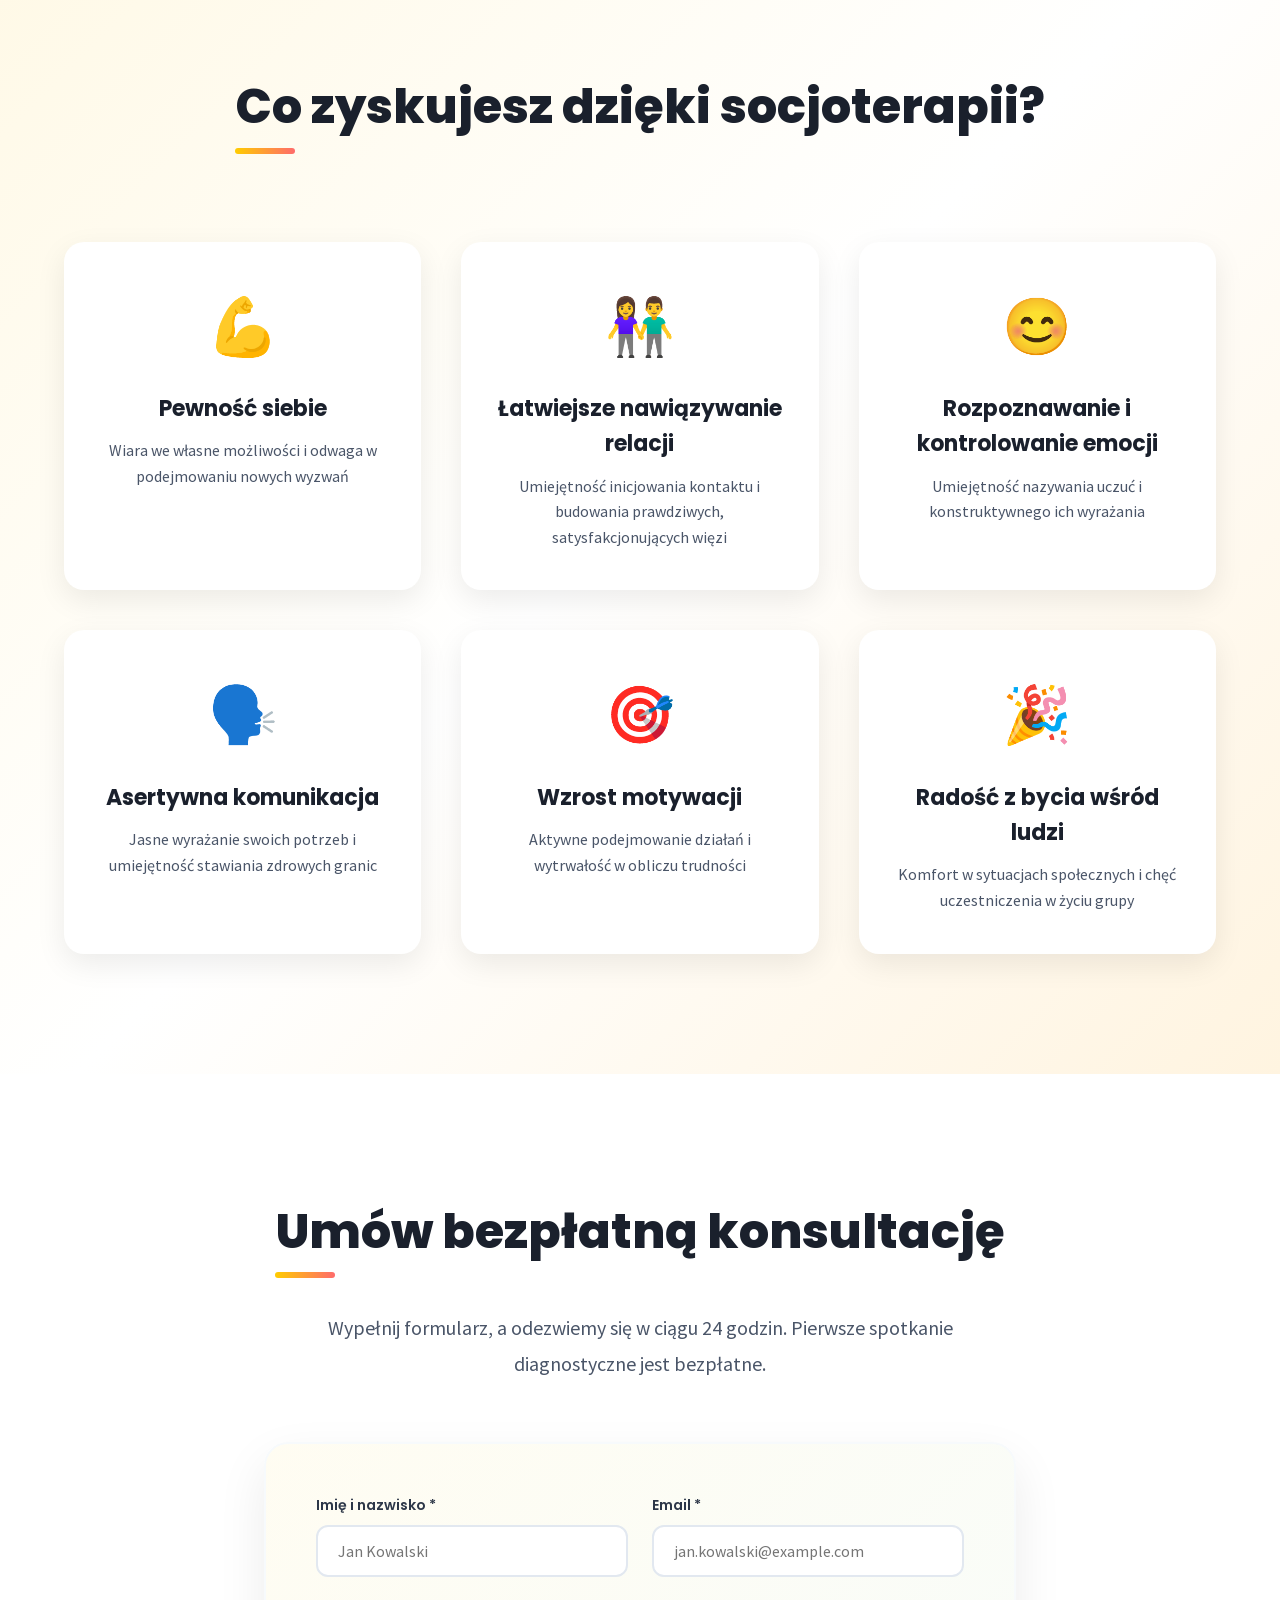
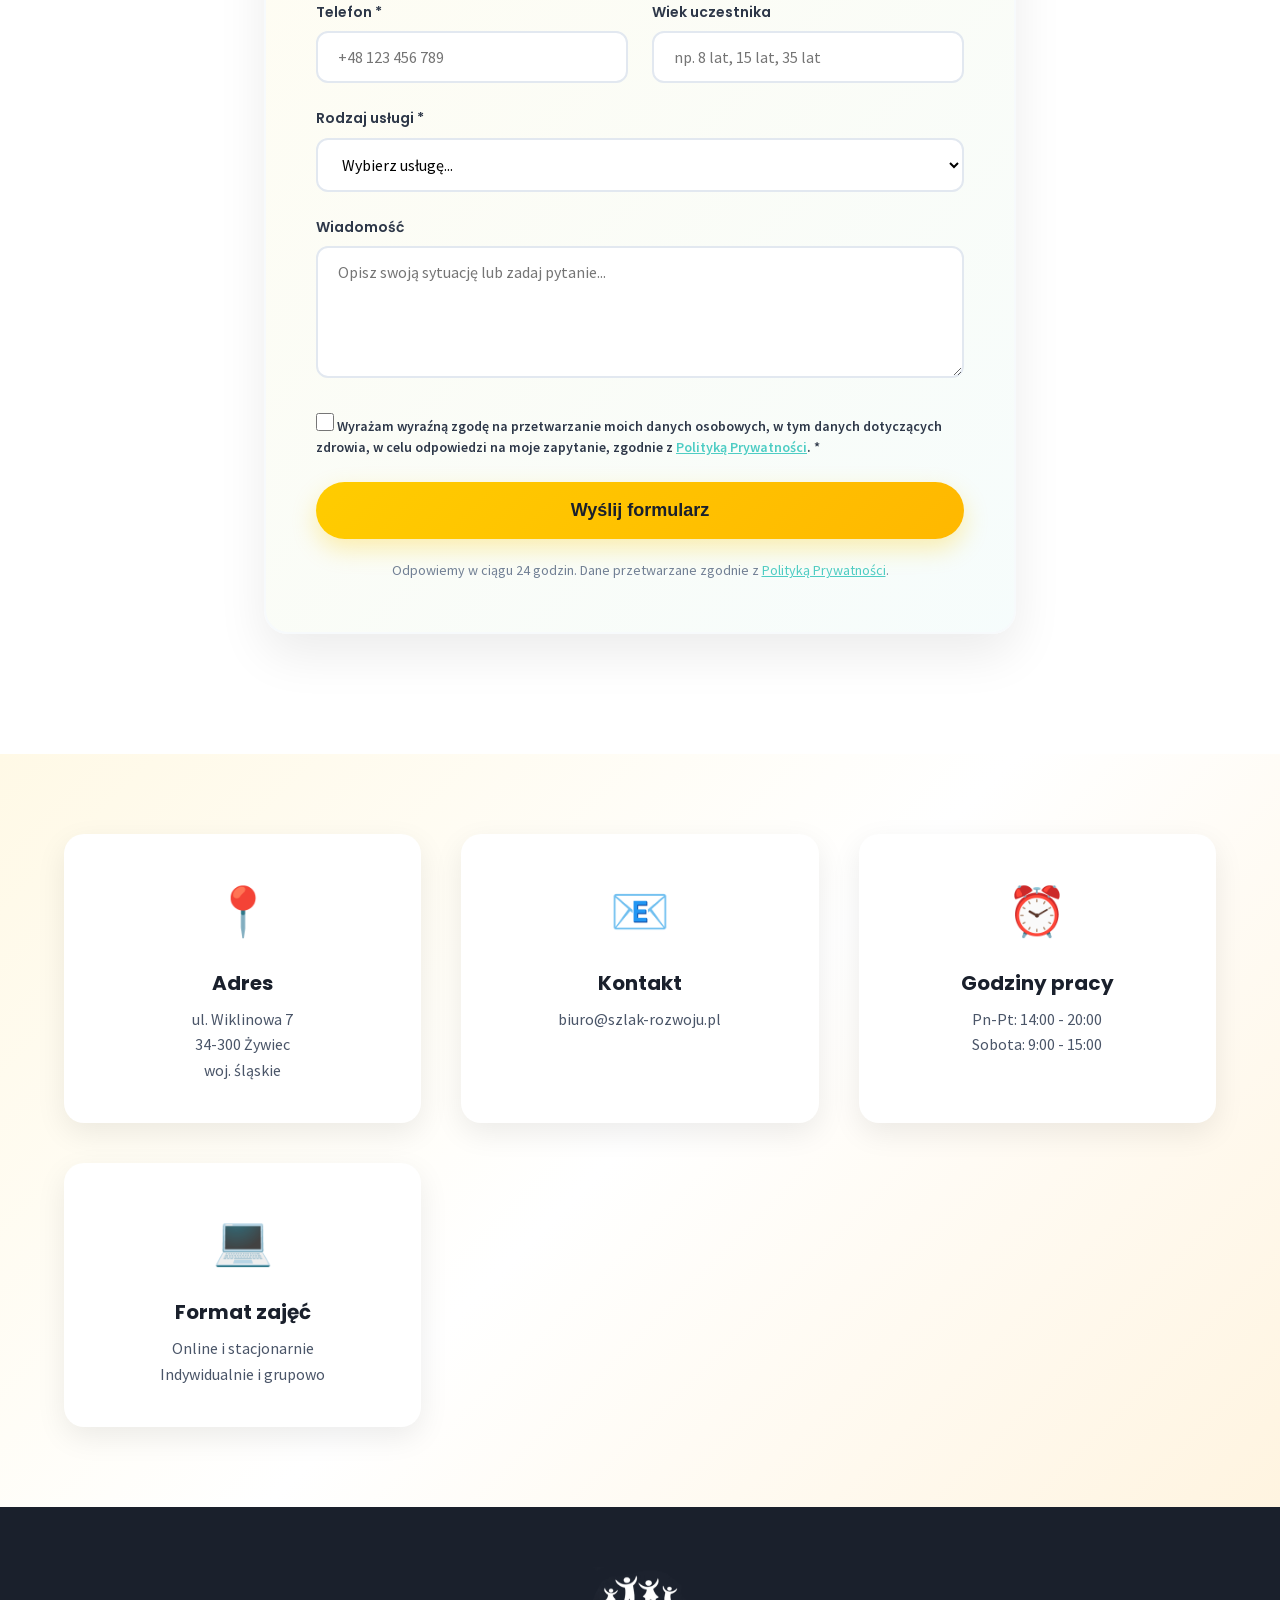
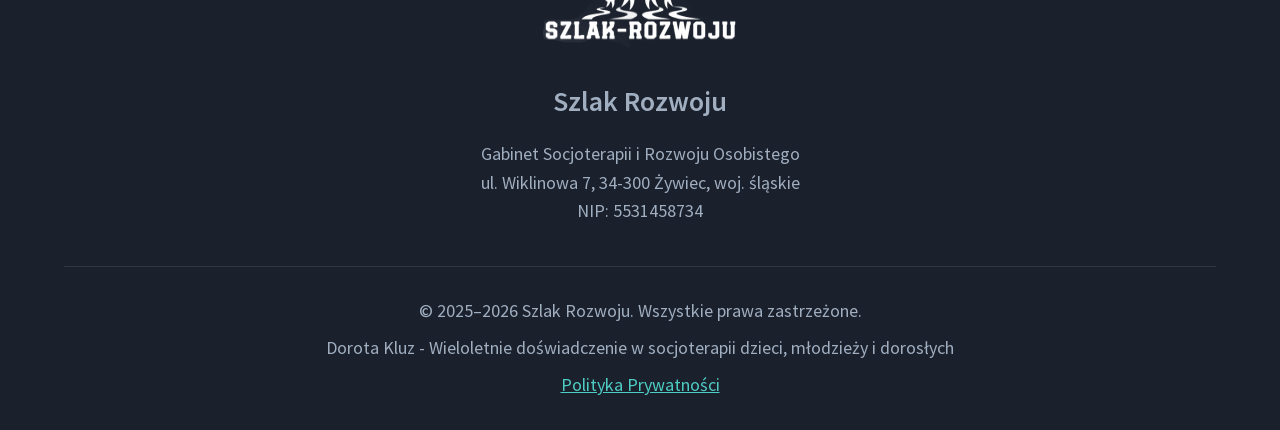
==== commit 11d61f26: "feat: SEO Sprint 1 — quick wins: defer JS, meta/schema, a11y, photo - Add defer to main.js (unblock " ====
--- a/index.html
+++ b/index.html
@@ -9,6 +9,7 @@
         content="Gabinet socjoterapii w Żywcu. Socjoterapia indywidualna i grupowa, TUS dla dzieci, młodzieży i dorosłych. Umów bezpłatną konsultację. Dorota Kluz.">
     <link rel="canonical" href="https://szlak-rozwoju.pl/">
     <meta name="robots" content="index, follow, max-snippet:-1, max-image-preview:large, max-video-preview:-1">
+    <meta name="author" content="Dorota Kluz — Szlak Rozwoju">
     <!-- Open Graph -->
     <meta property="og:type" content="website">
     <meta property="og:locale" content="pl_PL">
@@ -27,10 +28,12 @@
     <meta name="geo.region" content="PL-24">
     <meta name="geo.placename" content="Żywiec">
     <!-- Performance hints -->
+    <link rel="dns-prefetch" href="https://api.emailjs.com">
     <link rel="preconnect" href="https://api.emailjs.com" crossorigin>
     <link rel="preload" href="fonts/poppins-700-latin.woff2" as="font" type="font/woff2" crossorigin>
     <link rel="preload" href="fonts/source-sans-pro-400-latin.woff2" as="font" type="font/woff2" crossorigin>
     <link rel="icon" type="image/png" href="favicon.png">
+    <link rel="apple-touch-icon" sizes="180x180" href="favicon.png">
     <link rel="stylesheet" href="css/main.css">
     <script src="js/vendor/emailjs-4.4.1.min.js"
             integrity="sha384-SALc35EccAf6RzGw4iNsyj7kTPr33K7RoGzYu+7heZhT8s0GZouafRiCg1qy44AS"
@@ -167,7 +170,8 @@
                     "Terapia grupowa",
                     "Rozwój osobisty dzieci i młodzieży"
                 ],
-                "url": "https://szlak-rozwoju.pl/"
+                "url": "https://szlak-rozwoju.pl/",
+                "image": "https://szlak-rozwoju.pl/dorota-kluz.png"
             }
         ]
     }
@@ -326,7 +330,15 @@
         <div class="container">
             <div class="about-grid">
                 <div class="about-card fade-in">
-                    <div class="about-avatar">👩‍⚕️</div>
+                    <div class="about-avatar">
+                        <picture>
+                            <source srcset="dorota-kluz.webp" type="image/webp">
+                            <img src="dorota-kluz.png"
+                                 alt="Dorota Kluz — socjoterapeutka, właścicielka gabinetu Szlak Rozwoju w Żywcu"
+                                 width="400" height="400"
+                                 loading="lazy" decoding="async">
+                        </picture>
+                    </div>
                     <p class="about-card__title">Dorota Kluz</p>
                     <p>Socjoterapeutka z wieloletnim doświadczeniem</p>
                 </div>
@@ -348,7 +360,7 @@
                         czemu oferujemy nie tylko zajęcia gabinetowe, ale też wyjazdy integracyjne i obozy rozwojowe.
                     </p>
                     <div class="mission-box">
-                        <h4>Nasza misja</h4>
+                        <h3>Nasza misja</h3>
                         <p>
                             Każdy człowiek — niezależnie od wieku — zasługuje na radość z bycia sobą, pewność siebie
                             i prawdziwe relacje. Pomagamy dzieciom, młodzieży i dorosłym rozwijać umiejętności
@@ -561,7 +573,7 @@
     </section>
 
     <!-- Process Section -->
-    <section class="py-120">
+    <section class="py-120" aria-label="Proces współpracy">
         <div class="container">
             <div class="text-center mb-80">
                 <h2 class="section-title">Proces współpracy</h2>
@@ -574,7 +586,7 @@
                 <div class="process-step fade-in">
                     <div class="process-number" data-color="gold">1</div>
                     <div class="process-content">
-                        <h4>Bezpłatna konsultacja</h4>
+                        <h3>Bezpłatna konsultacja</h3>
                         <p>20-minutowa rozmowa, podczas której poznaję Twoje potrzeby lub potrzeby Twojego dziecka</p>
                     </div>
                 </div>
@@ -582,7 +594,7 @@
                 <div class="process-step reverse fade-in">
                     <div class="process-number" data-color="turquoise">2</div>
                     <div class="process-content">
-                        <h4>Diagnoza i plan</h4>
+                        <h3>Diagnoza i plan</h3>
                         <p>Ustalamy wspólnie cele terapii i format pracy (indywidualny/grupowy, online/stacjonarny)</p>
                     </div>
                 </div>
@@ -590,7 +602,7 @@
                 <div class="process-step fade-in">
                     <div class="process-number" data-color="coral">3</div>
                     <div class="process-content">
-                        <h4>Regularne sesje</h4>
+                        <h3>Regularne sesje</h3>
                         <p>Budujemy umiejętności krok po kroku w bezpiecznej, wspierającej atmosferze</p>
                     </div>
                 </div>
@@ -598,7 +610,7 @@
                 <div class="process-step reverse fade-in">
                     <div class="process-number" data-color="purple">4</div>
                     <div class="process-content">
-                        <h4>Monitorowanie postępów</h4>
+                        <h3>Monitorowanie postępów</h3>
                         <p>Regularna ewaluacja postępów — spotkania z uczestnikiem, a w przypadku dzieci również z
                             rodzicami</p>
                     </div>
@@ -607,7 +619,7 @@
                 <div class="process-step fade-in">
                     <div class="process-number" data-color="gold">5</div>
                     <div class="process-content">
-                        <h4>Samodzielność</h4>
+                        <h3>Samodzielność</h3>
                         <p>Utrwalanie umiejętności w życiu codziennym i przygotowanie do zakończenia terapii</p>
                     </div>
                 </div>
@@ -681,8 +693,7 @@
 
             <div class="packages-grid">
                 <div class="package-card package-card--gold fade-in">
-                    <h4>Pakiet 5 sesji</h4>
-                    <p>Kup 5 sesji, zapłać za 4</p>
+                    <h3>Pakiet 5 sesji</h3>
                     <div class="package-price">
                         700 zł <span class="package-price-old">800 zł</span>
                     </div>
@@ -690,7 +701,7 @@
                 </div>
 
                 <div class="package-card package-card--turquoise fade-in">
-                    <h4>Pakiet 10 sesji</h4>
+                    <h3>Pakiet 10 sesji</h3>
                     <p>Najlepsza cena — rabat 15%</p>
                     <div class="package-price">
                         1360 zł <span class="package-price-old">1600 zł</span>
@@ -699,7 +710,7 @@
                 </div>
 
                 <div class="package-card package-card--coral fade-in">
-                    <h4>Pakiet 5 sesji TUS</h4>
+                    <h3>Pakiet 5 sesji TUS</h3>
                     <p>5 sesji TUS indywidualnego z rabatem</p>
                     <div class="package-price">
                         525 zł <span class="package-price-old">600 zł</span>
@@ -708,7 +719,7 @@
                 </div>
 
                 <div class="package-card package-card--red fade-in">
-                    <h4>Pakiet 10 sesji TUS</h4>
+                    <h3>Pakiet 10 sesji TUS</h3>
                     <p>10 sesji TUS indywidualnego z rabatem</p>
                     <div class="package-price">
                         1020 zł <span class="package-price-old">1200 zł</span>
@@ -732,7 +743,7 @@
             <div>
                 <div class="faq-item fade-in">
                     <div class="faq-question" tabindex="0" role="button" aria-expanded="false">
-                        <h4>Ile trwa terapia socjoterapeutyczna?</h4>
+                        <h3>Ile trwa terapia socjoterapeutyczna?</h3>
                         <div class="faq-toggle">▼</div>
                     </div>
                     <div class="faq-answer">
@@ -746,7 +757,7 @@
 
                 <div class="faq-item fade-in">
                     <div class="faq-question" tabindex="0" role="button" aria-expanded="false">
-                        <h4>Czy bliscy mogą uczestniczyć w procesie terapii?</h4>
+                        <h3>Czy bliscy mogą uczestniczyć w procesie terapii?</h3>
                         <div class="faq-toggle">▼</div>
                     </div>
                     <div class="faq-answer">
@@ -760,7 +771,7 @@
 
                 <div class="faq-item fade-in">
                     <div class="faq-question" tabindex="0" role="button" aria-expanded="false">
-                        <h4>Czy prowadzicie zajęcia socjoterapeutyczne online?</h4>
+                        <h3>Czy prowadzicie zajęcia socjoterapeutyczne online?</h3>
                         <div class="faq-toggle">▼</div>
                     </div>
                     <div class="faq-answer">
@@ -773,7 +784,7 @@
 
                 <div class="faq-item fade-in">
                     <div class="faq-question" tabindex="0" role="button" aria-expanded="false">
-                        <h4>Ile kosztuje sesja socjoterapii w Żywcu?</h4>
+                        <h3>Ile kosztuje sesja socjoterapii w Żywcu?</h3>
                         <div class="faq-toggle">▼</div>
                     </div>
                     <div class="faq-answer">
@@ -787,7 +798,7 @@
 
                 <div class="faq-item fade-in">
                     <div class="faq-question" tabindex="0" role="button" aria-expanded="false">
-                        <h4>Jak zapisać się na obóz rozwojowy lub wyjazd?</h4>
+                        <h3>Jak zapisać się na obóz rozwojowy lub wyjazd?</h3>
                         <div class="faq-toggle">▼</div>
                     </div>
                     <div class="faq-answer">
@@ -801,7 +812,7 @@
 
                 <div class="faq-item fade-in">
                     <div class="faq-question" tabindex="0" role="button" aria-expanded="false">
-                        <h4>Jakie są efekty socjoterapii?</h4>
+                        <h3>Jakie są efekty socjoterapii?</h3>
                         <div class="faq-toggle">▼</div>
                     </div>
                     <div class="faq-answer">
@@ -817,7 +828,7 @@
     </section>
 
     <!-- Benefits Section -->
-    <section class="warm-gradient py-120">
+    <section class="warm-gradient py-120" aria-label="Korzyści z socjoterapii">
         <div class="container">
             <div class="text-center mb-80">
                 <h2 class="section-title">Co zyskujesz dzięki socjoterapii?</h2>
@@ -826,37 +837,37 @@
             <div class="benefits-grid">
                 <div class="benefit-card fade-in">
                     <div class="benefit-icon">💪</div>
-                    <h4>Pewność siebie</h4>
+                    <h3>Pewność siebie</h3>
                     <p>Wiara we własne możliwości i odwaga w podejmowaniu nowych wyzwań</p>
                 </div>
 
                 <div class="benefit-card fade-in">
                     <div class="benefit-icon">👫</div>
-                    <h4>Łatwiejsze nawiązywanie relacji</h4>
+                    <h3>Łatwiejsze nawiązywanie relacji</h3>
                     <p>Umiejętność inicjowania kontaktu i budowania prawdziwych, satysfakcjonujących więzi</p>
                 </div>
 
                 <div class="benefit-card fade-in">
                     <div class="benefit-icon">😊</div>
-                    <h4>Rozpoznawanie i kontrolowanie emocji</h4>
+                    <h3>Rozpoznawanie i kontrolowanie emocji</h3>
                     <p>Umiejętność nazywania uczuć i konstruktywnego ich wyrażania</p>
                 </div>
 
                 <div class="benefit-card fade-in">
                     <div class="benefit-icon">🗣️</div>
-                    <h4>Asertywna komunikacja</h4>
+                    <h3>Asertywna komunikacja</h3>
                     <p>Jasne wyrażanie swoich potrzeb i umiejętność stawiania zdrowych granic</p>
                 </div>
 
                 <div class="benefit-card fade-in">
                     <div class="benefit-icon">🎯</div>
-                    <h4>Wzrost motywacji</h4>
+                    <h3>Wzrost motywacji</h3>
                     <p>Aktywne podejmowanie działań i wytrwałość w obliczu trudności</p>
                 </div>
 
                 <div class="benefit-card fade-in">
                     <div class="benefit-icon">🎉</div>
-                    <h4>Radość z bycia wśród ludzi</h4>
+                    <h3>Radość z bycia wśród ludzi</h3>
                     <p>Komfort w sytuacjach społecznych i chęć uczestniczenia w życiu grupy</p>
                 </div>
             </div>
@@ -942,30 +953,30 @@
     </section>
 
     <!-- Contact Info Section -->
-    <section class="warm-gradient py-80">
+    <section class="warm-gradient py-80" aria-label="Dane kontaktowe">
         <div class="container">
             <div class="contact-info-grid">
                 <div class="contact-info-card fade-in">
                     <div class="icon">📍</div>
-                    <h4>Adres</h4>
+                    <h3>Adres</h3>
                     <p>ul. Wiklinowa 7<br>34-300 Żywiec<br>woj. śląskie</p>
                 </div>
 
                 <div class="contact-info-card fade-in">
                     <div class="icon">📧</div>
-                    <h4>Kontakt</h4>
+                    <h3>Kontakt</h3>
                     <p><a href="mailto:biuro@szlak-rozwoju.pl" class="link--inherit">biuro@szlak-rozwoju.pl</a></p>
                 </div>
 
                 <div class="contact-info-card fade-in">
                     <div class="icon">⏰</div>
-                    <h4>Godziny pracy</h4>
+                    <h3>Godziny pracy</h3>
                     <p>Pn-Pt: 14:00 - 20:00<br>Sobota: 9:00 - 15:00</p>
                 </div>
 
                 <div class="contact-info-card fade-in">
                     <div class="icon">💻</div>
-                    <h4>Format zajęć</h4>
+                    <h3>Format zajęć</h3>
                     <p>Online i stacjonarnie<br>Indywidualnie i grupowo</p>
                 </div>
             </div>
@@ -981,7 +992,7 @@
                 <source srcset="logo.webp" type="image/webp">
                 <img src="logo.png" alt="Logo Szlak Rozwoju — Socjoterapia Żywiec" id="footerLogo" width="200" height="93" loading="lazy" decoding="async">
             </picture>
-            <h3>Szlak Rozwoju</h3>
+            <p class="footer-title">Szlak Rozwoju</p>
             <p class="footer-description">
                 Gabinet Socjoterapii i Rozwoju Osobistego<br>
                 ul. Wiklinowa 7, 34-300 Żywiec, woj. śląskie<br>
@@ -1026,7 +1037,7 @@
         </div>
     </div>
 
-    <script src="js/main.js"></script>
+    <script src="js/main.js" defer></script>
 
 </body>
 
--- a/css/main.css
+++ b/css/main.css
@@ -500,7 +500,7 @@
             border: 2px solid #F7FAFC;
         }
 
-        .process-content h4 {
+        .process-content h3 {
             font-size: 24px;
             font-weight: 700;
             color: #1A202C;
@@ -582,7 +582,7 @@
             box-shadow: 0 15px 35px rgba(0, 0, 0, 0.2);
         }
 
-        .package-card h4 {
+        .package-card h3 {
             font-size: 24px;
             font-weight: 700;
             margin-bottom: 16px;
@@ -634,7 +634,7 @@
             align-items: center;
         }
 
-        .faq-question h4 {
+        .faq-question h3 {
             font-size: 20px;
             font-weight: 600;
             color: #1A202C;
@@ -693,7 +693,7 @@
             margin-bottom: 20px;
         }
 
-        .benefit-card h4 {
+        .benefit-card h3 {
             font-size: 22px;
             font-weight: 700;
             color: #1A202C;
@@ -776,7 +776,7 @@
             margin-bottom: 16px;
         }
 
-        .contact-info-card h4 {
+        .contact-info-card h3 {
             font-size: 20px;
             font-weight: 700;
             color: #1A202C;
@@ -804,7 +804,8 @@
             filter: brightness(0) invert(1);
         }
 
-        footer h3 {
+        footer h3,
+        .footer-title {
             font-size: 28px;
             font-weight: 700;
             margin-bottom: 16px;
@@ -841,16 +842,19 @@
         }
 
         .about-avatar {
-            width: 200px;
-            height: 200px;
-            background: #FFFFFF;
+            width: 240px;
+            height: 240px;
             border-radius: 50%;
             margin: 0 auto 24px;
-            display: flex;
-            align-items: center;
-            justify-content: center;
-            font-size: 80px;
+            overflow: hidden;
             box-shadow: 0 10px 30px rgba(0, 0, 0, 0.1);
+        }
+
+        .about-avatar img {
+            width: 100%;
+            height: 100%;
+            object-fit: cover;
+            display: block;
         }
 
         .about-card__title {
@@ -875,7 +879,7 @@
             margin-top: 24px;
         }
 
-        .mission-box h4 {
+        .mission-box h3 {
             font-size: 24px;
             font-weight: 700;
             color: #1A202C;
@@ -1034,7 +1038,7 @@
             .hero-card { padding: 40px; }
             .hero-card .icon { font-size: 48px; }
             .hero-card__title { font-size: 22px; }
-            .about-avatar { width: 150px; height: 150px; font-size: 60px; }
+            .about-avatar { width: 180px; height: 180px; }
             .about-card__title { font-size: 26px; }
             .about-grid { gap: 40px; }
             .contact-info-grid { gap: 24px; }
@@ -1045,7 +1049,7 @@
             .section-subtitle { font-size: 18px; }
             .about-text { font-size: 18px; }
             footer img { height: 60px; }
-            footer h3 { font-size: 22px; }
+            footer h3, .footer-title { font-size: 22px; }
         }
 
         @media (max-width: 480px) {
@@ -1080,22 +1084,22 @@
             .packages-grid { gap: 16px; margin-top: 40px; }
             .process-number { width: 80px; height: 80px; font-size: 32px; }
             .process-content { padding: 20px; }
-            .process-content h4 { font-size: 20px; }
+            .process-content h3 { font-size: 20px; }
             .process-content p { font-size: 16px; }
             .process-step { gap: 16px; margin-bottom: 32px; }
             .about-card { padding: 28px; }
             .about-card__title { font-size: 24px; }
-            .about-avatar { width: 120px; height: 120px; font-size: 48px; }
+            .about-avatar { width: 150px; height: 150px; }
             .mission-box { padding: 20px; }
-            .mission-box h4 { font-size: 20px; }
+            .mission-box h3 { font-size: 20px; }
             .mission-box p { font-size: 16px; }
             .faq-question { padding: 16px 20px; }
-            .faq-question h4 { font-size: 17px; }
+            .faq-question h3 { font-size: 17px; }
             .faq-answer-content { padding: 0 20px 16px; font-size: 16px; }
             .path-decoration { display: none; }
             footer { padding: 40px 16px 20px; }
             footer img { height: 50px; }
-            footer h3 { font-size: 20px; }
+            footer h3, .footer-title { font-size: 20px; }
             footer p { font-size: 16px; }
         }
 
@@ -1696,7 +1700,7 @@
 .package-card--gold {
     background: linear-gradient(135deg, #FFCC00 0%, #FFB800 100%);
 }
-.package-card--gold h4,
+.package-card--gold h3,
 .package-card--gold .package-price {
     color: #1A202C;
 }
@@ -1708,7 +1712,7 @@
 .package-card--turquoise {
     background: linear-gradient(135deg, #4ECDC4 0%, #3BA99C 100%);
 }
-.package-card--turquoise h4,
+.package-card--turquoise h3,
 .package-card--turquoise p,
 .package-card--turquoise .package-price,
 .package-card--turquoise .package-savings {
@@ -1718,7 +1722,7 @@
 .package-card--coral {
     background: linear-gradient(135deg, #FF6B6B 0%, #E74C3C 100%);
 }
-.package-card--coral h4,
+.package-card--coral h3,
 .package-card--coral p,
 .package-card--coral .package-price,
 .package-card--coral .package-savings {
@@ -1728,7 +1732,7 @@
 .package-card--red {
     background: linear-gradient(135deg, #E74C3C 0%, #C0392B 100%);
 }
-.package-card--red h4,
+.package-card--red h3,
 .package-card--red p,
 .package-card--red .package-price,
 .package-card--red .package-savings {
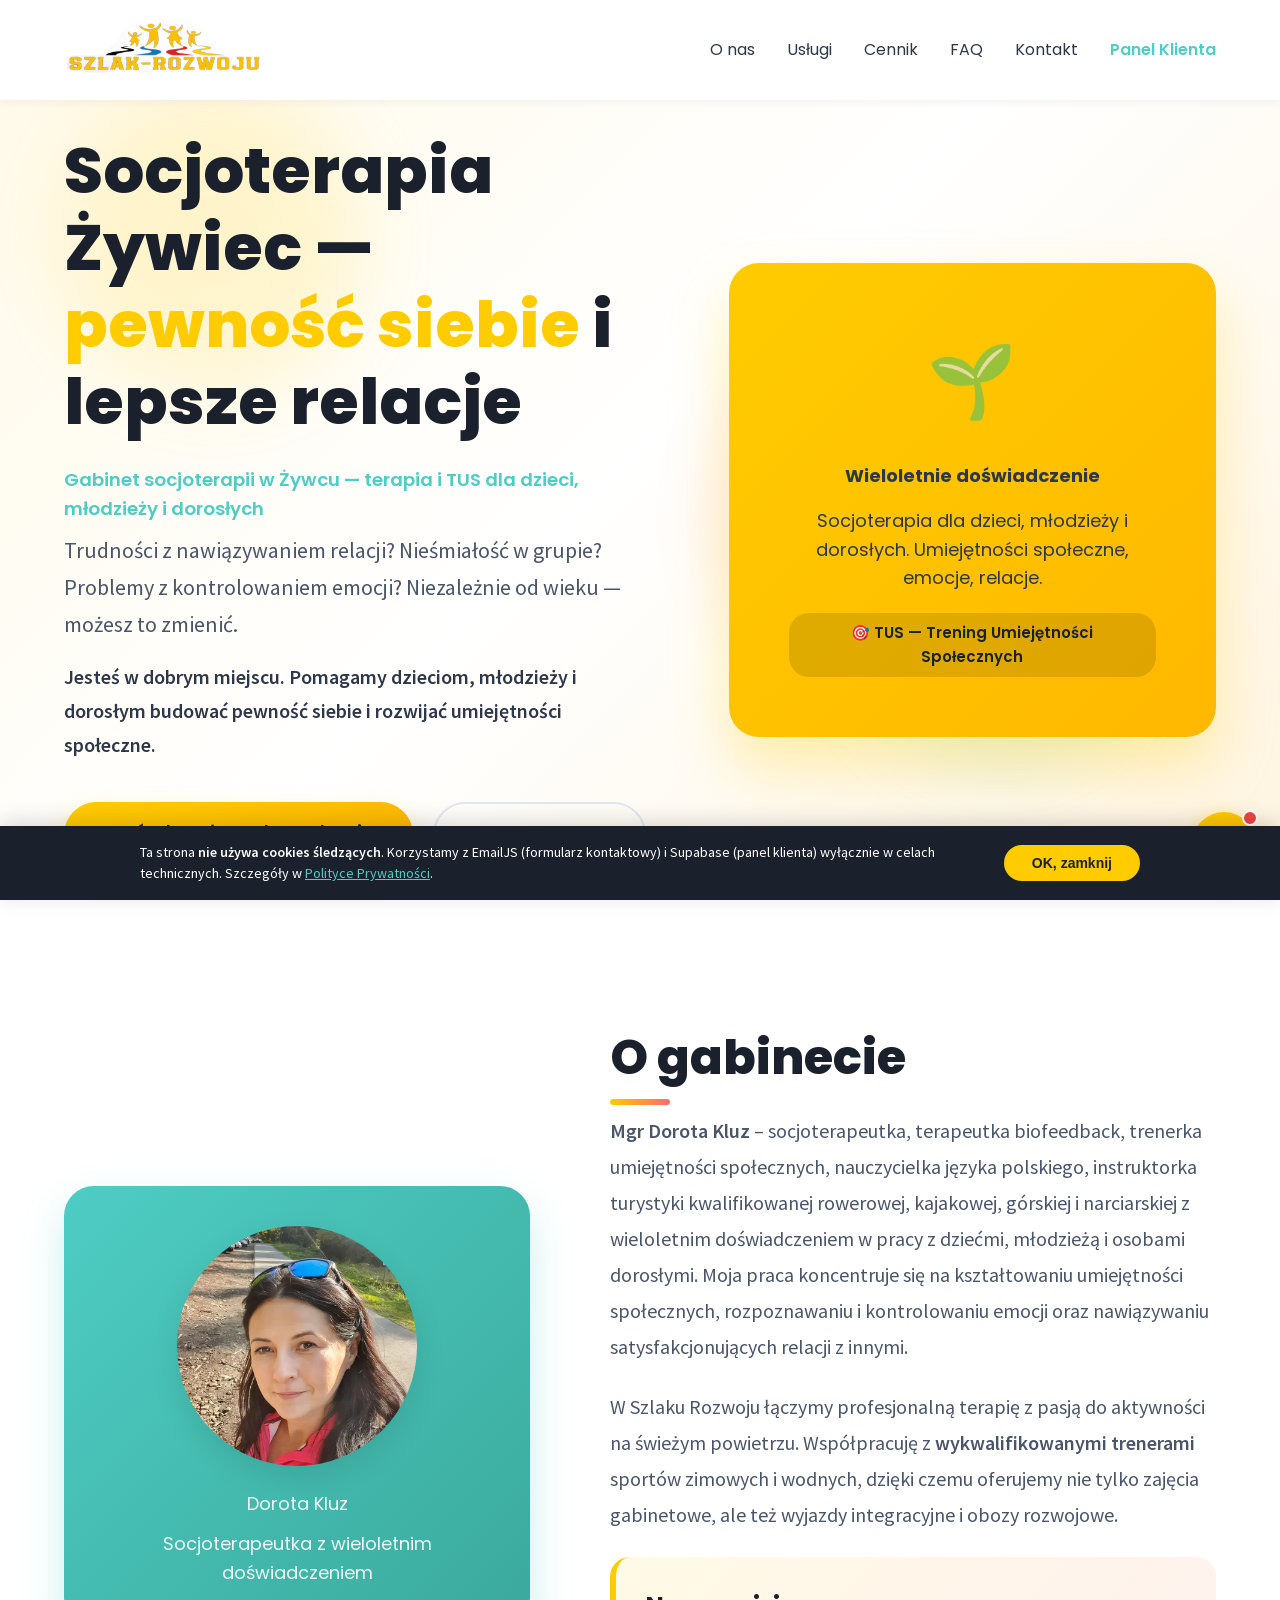
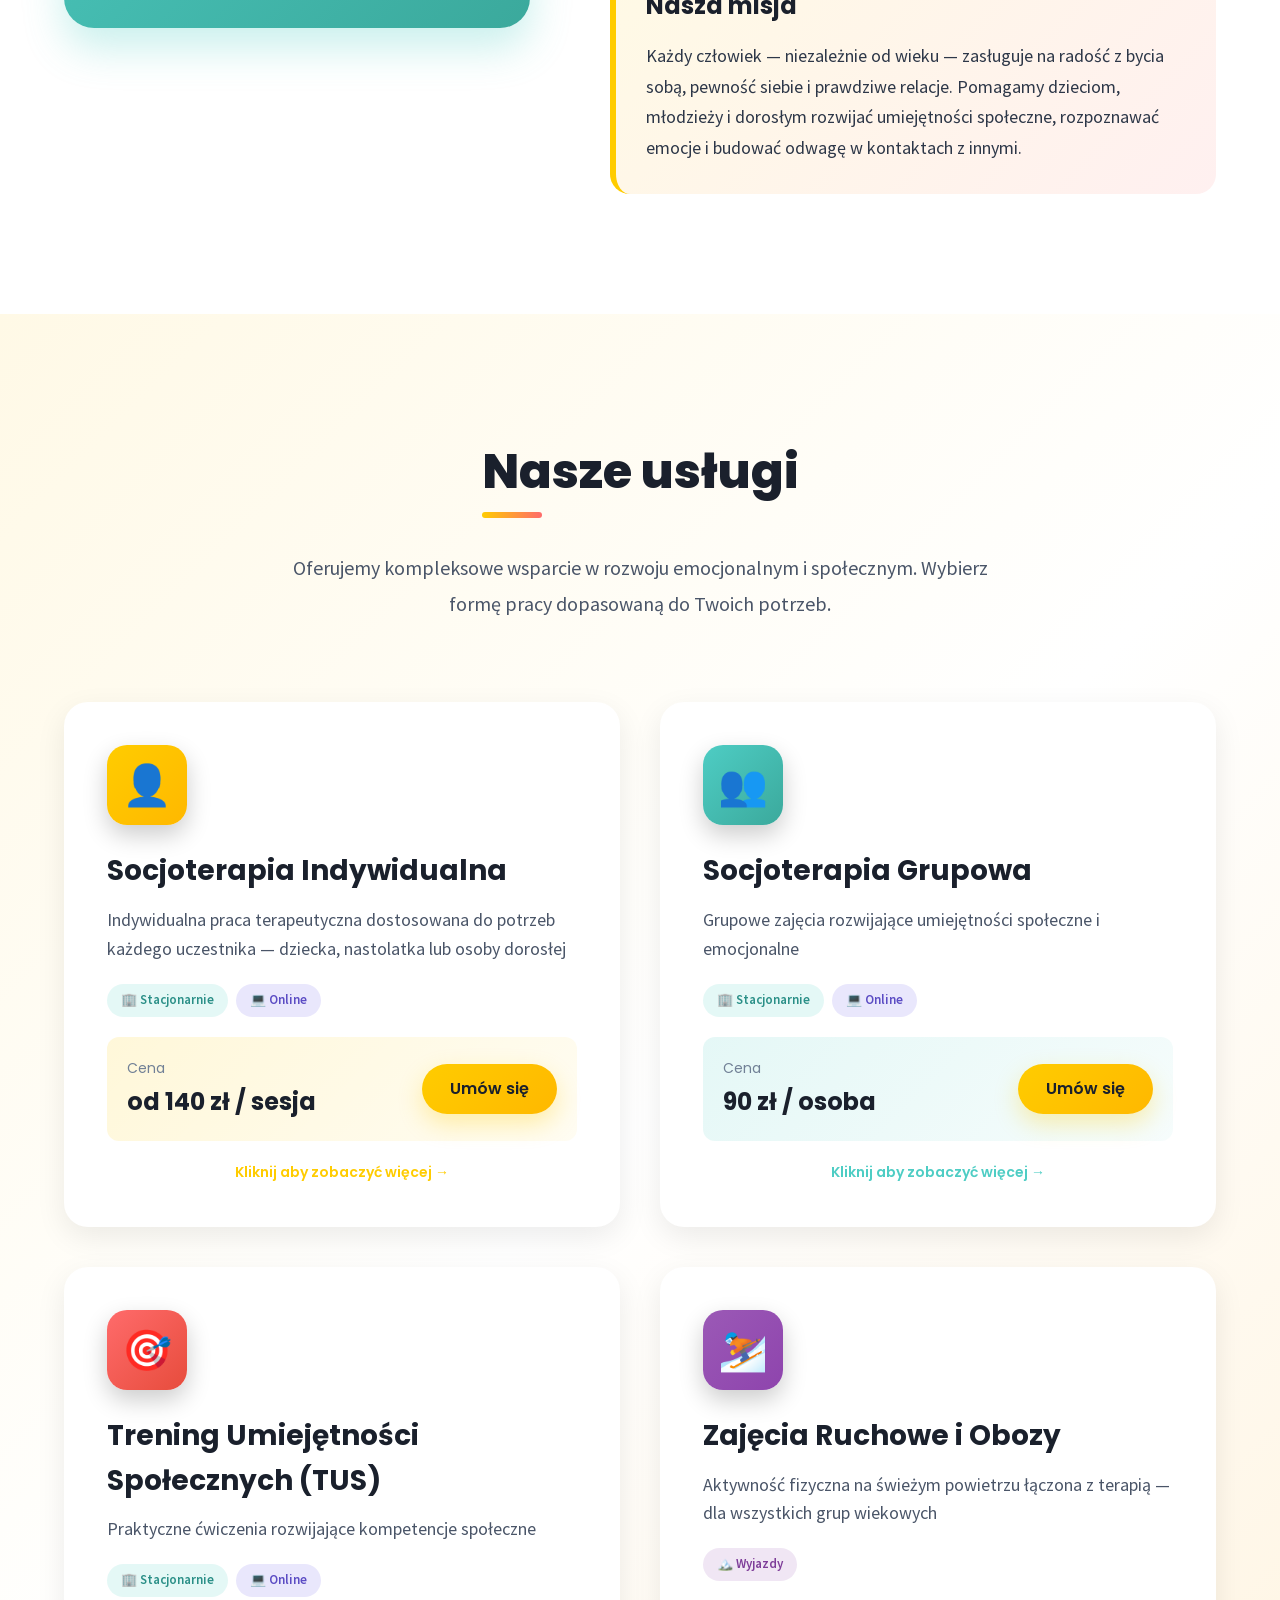
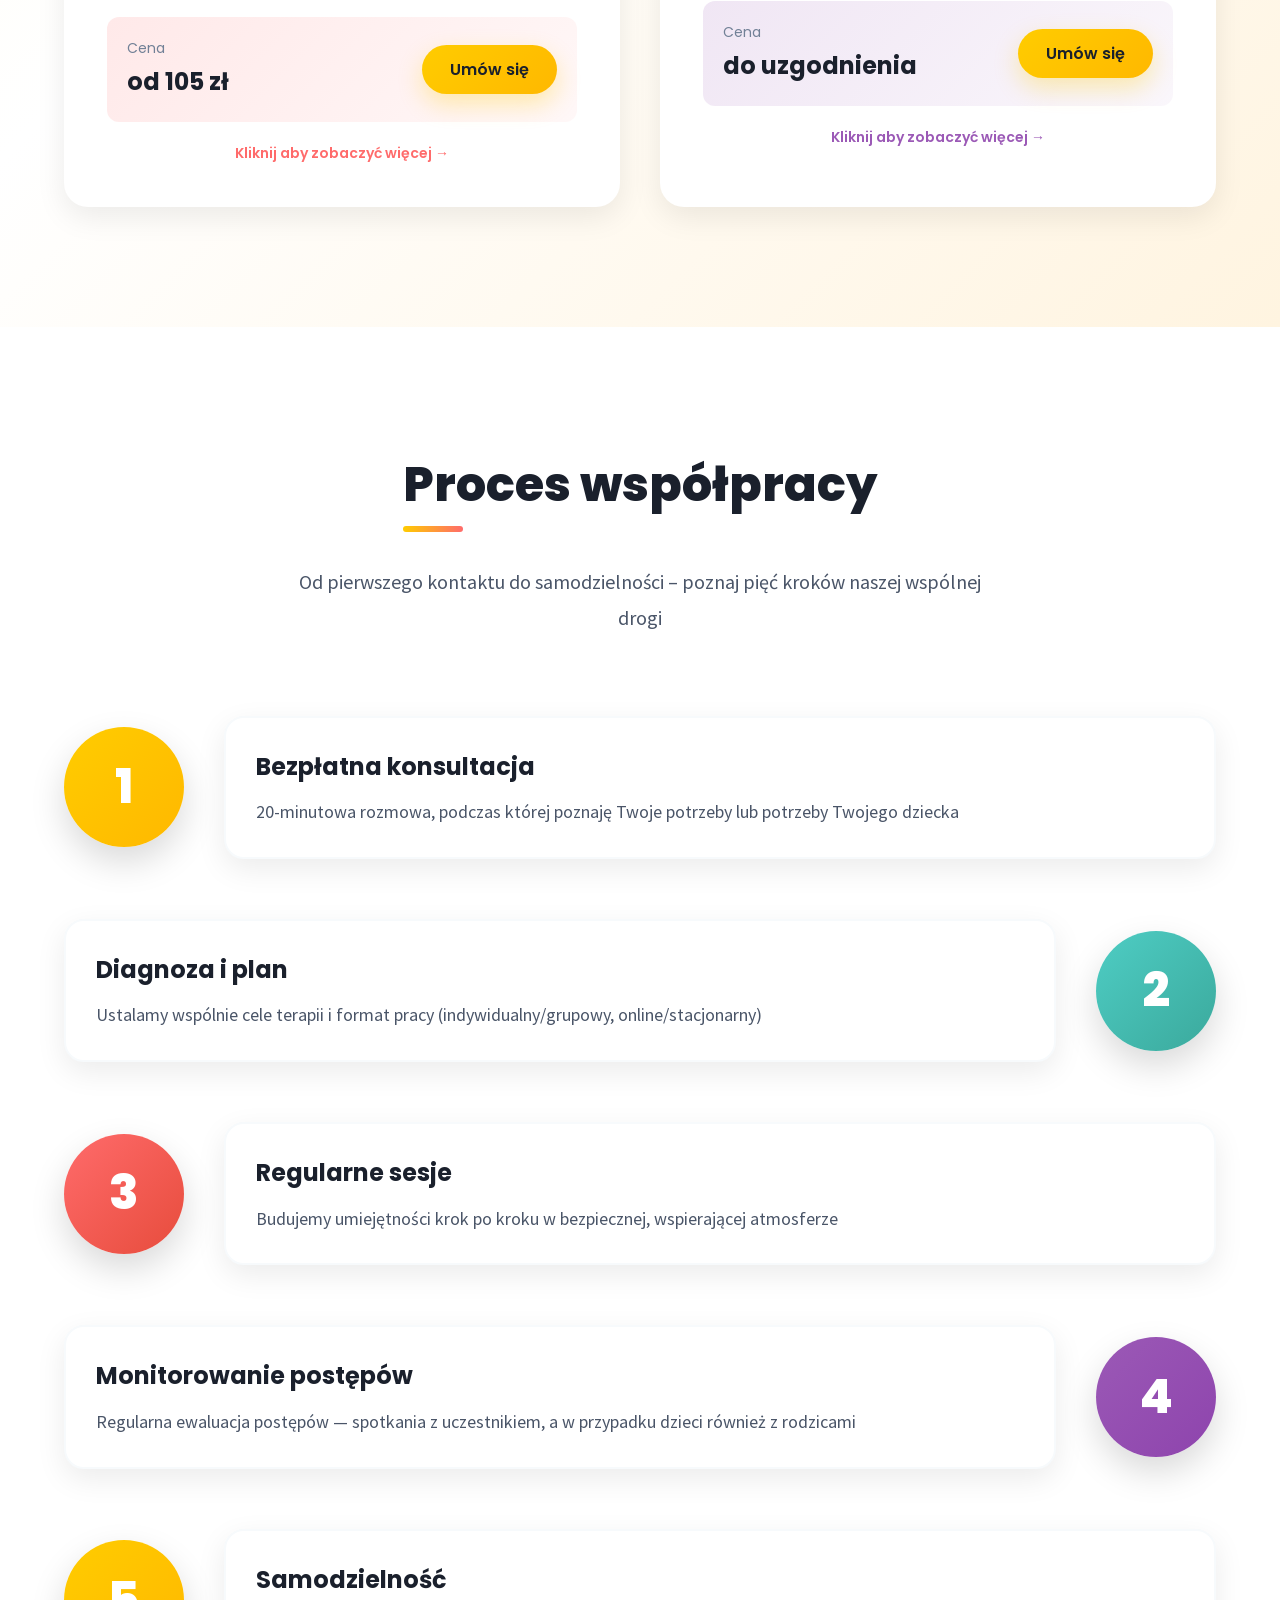
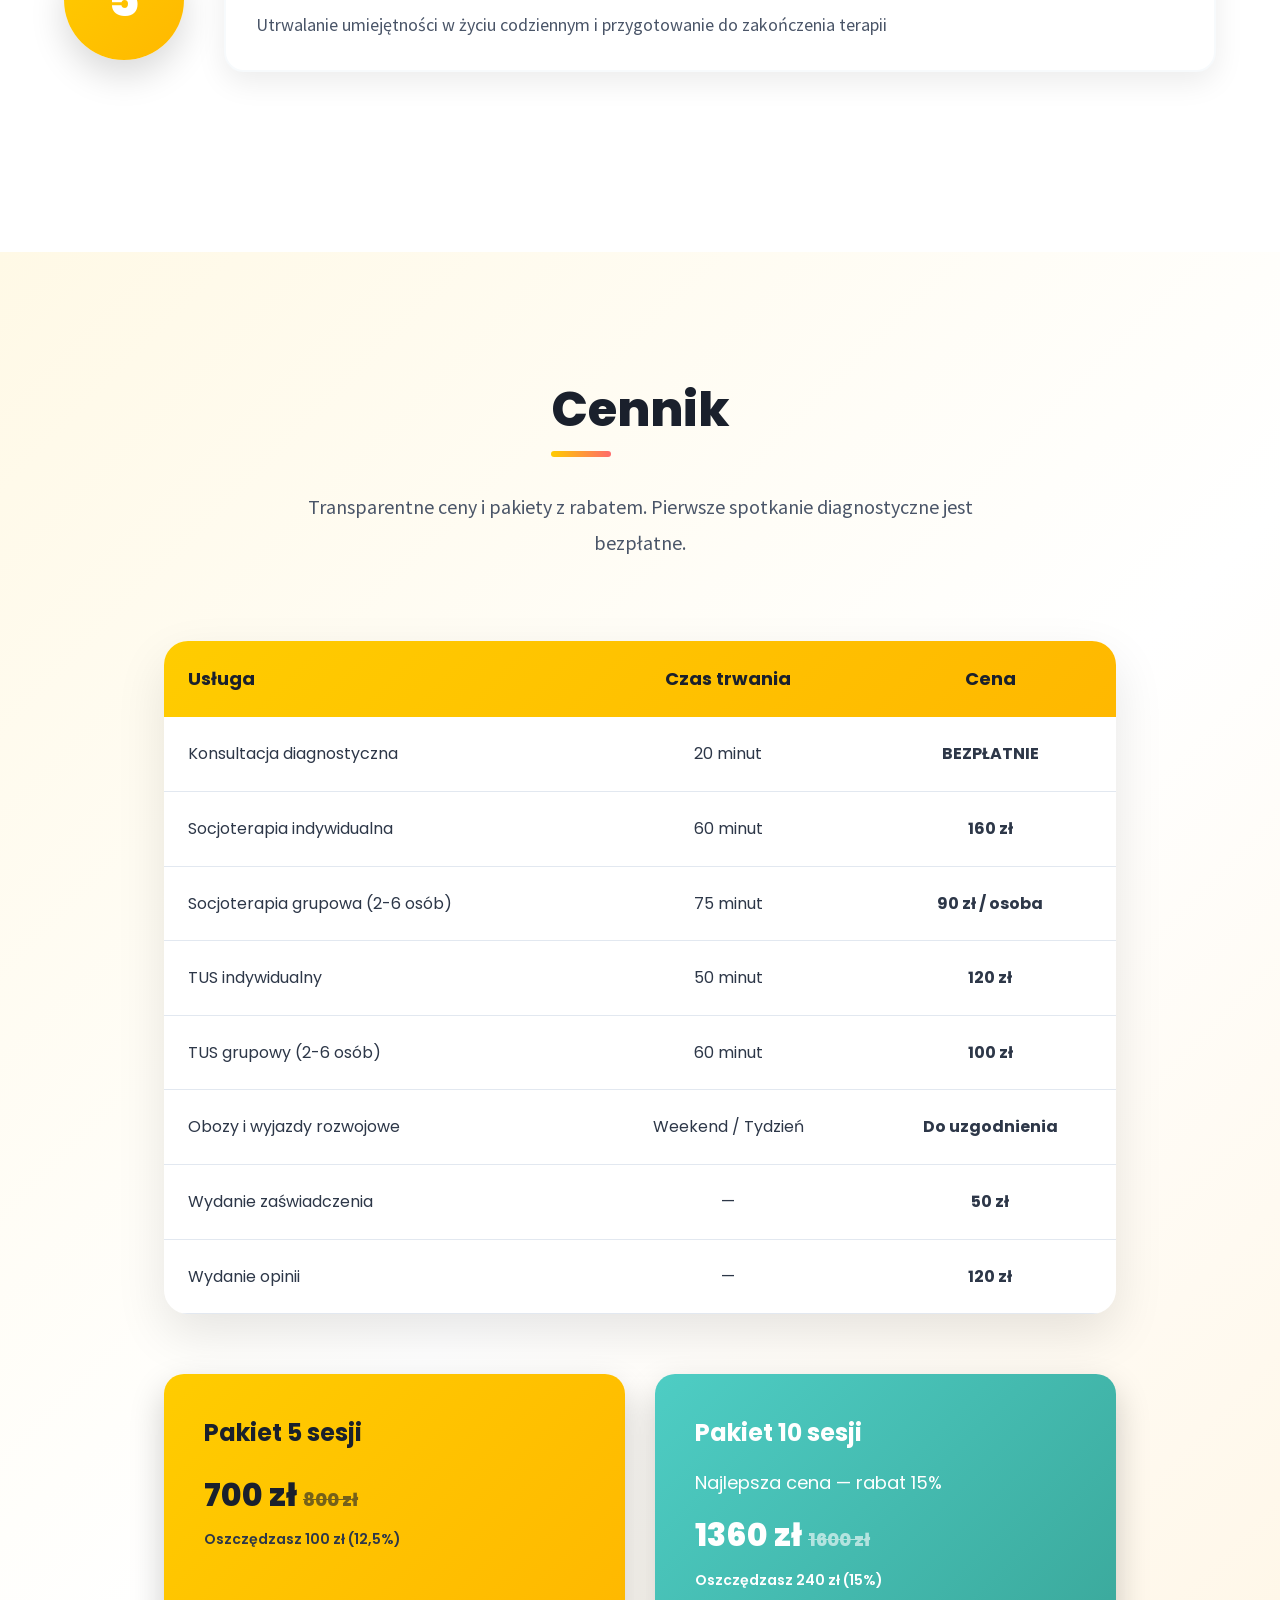
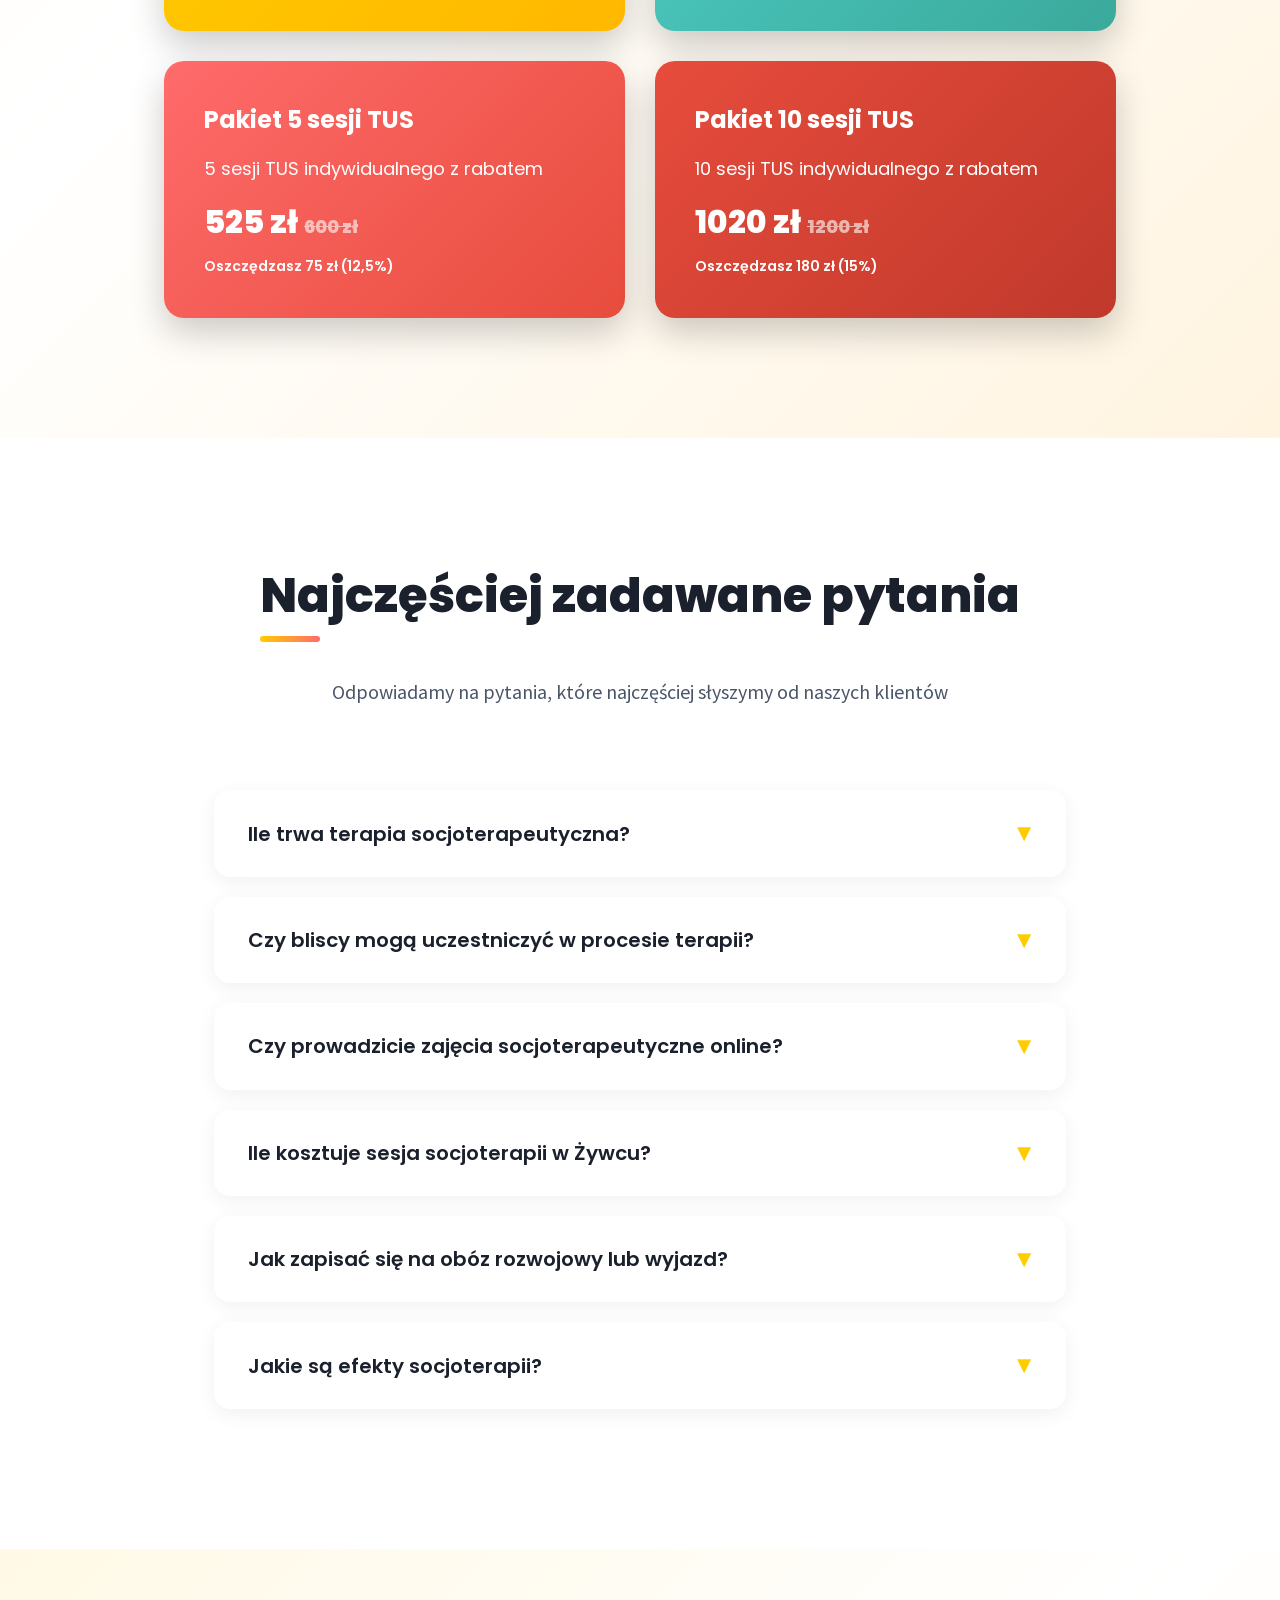
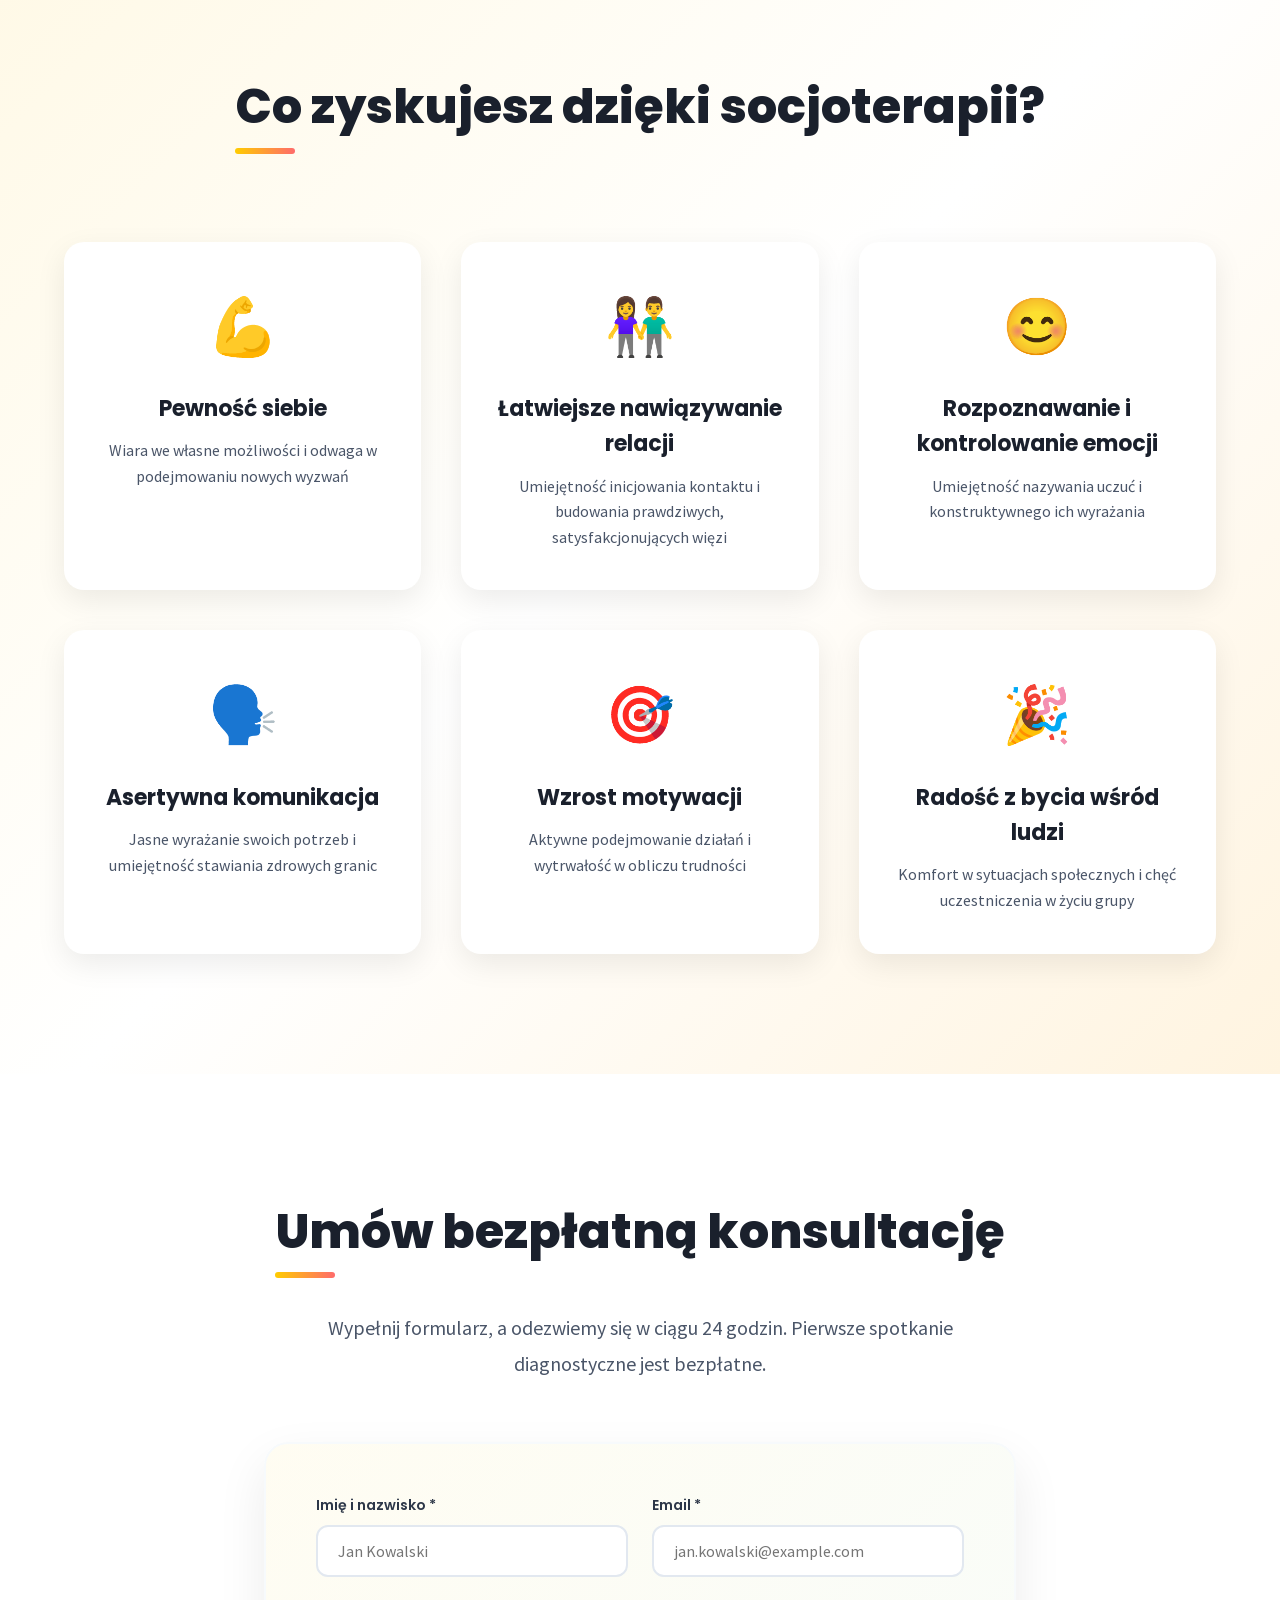
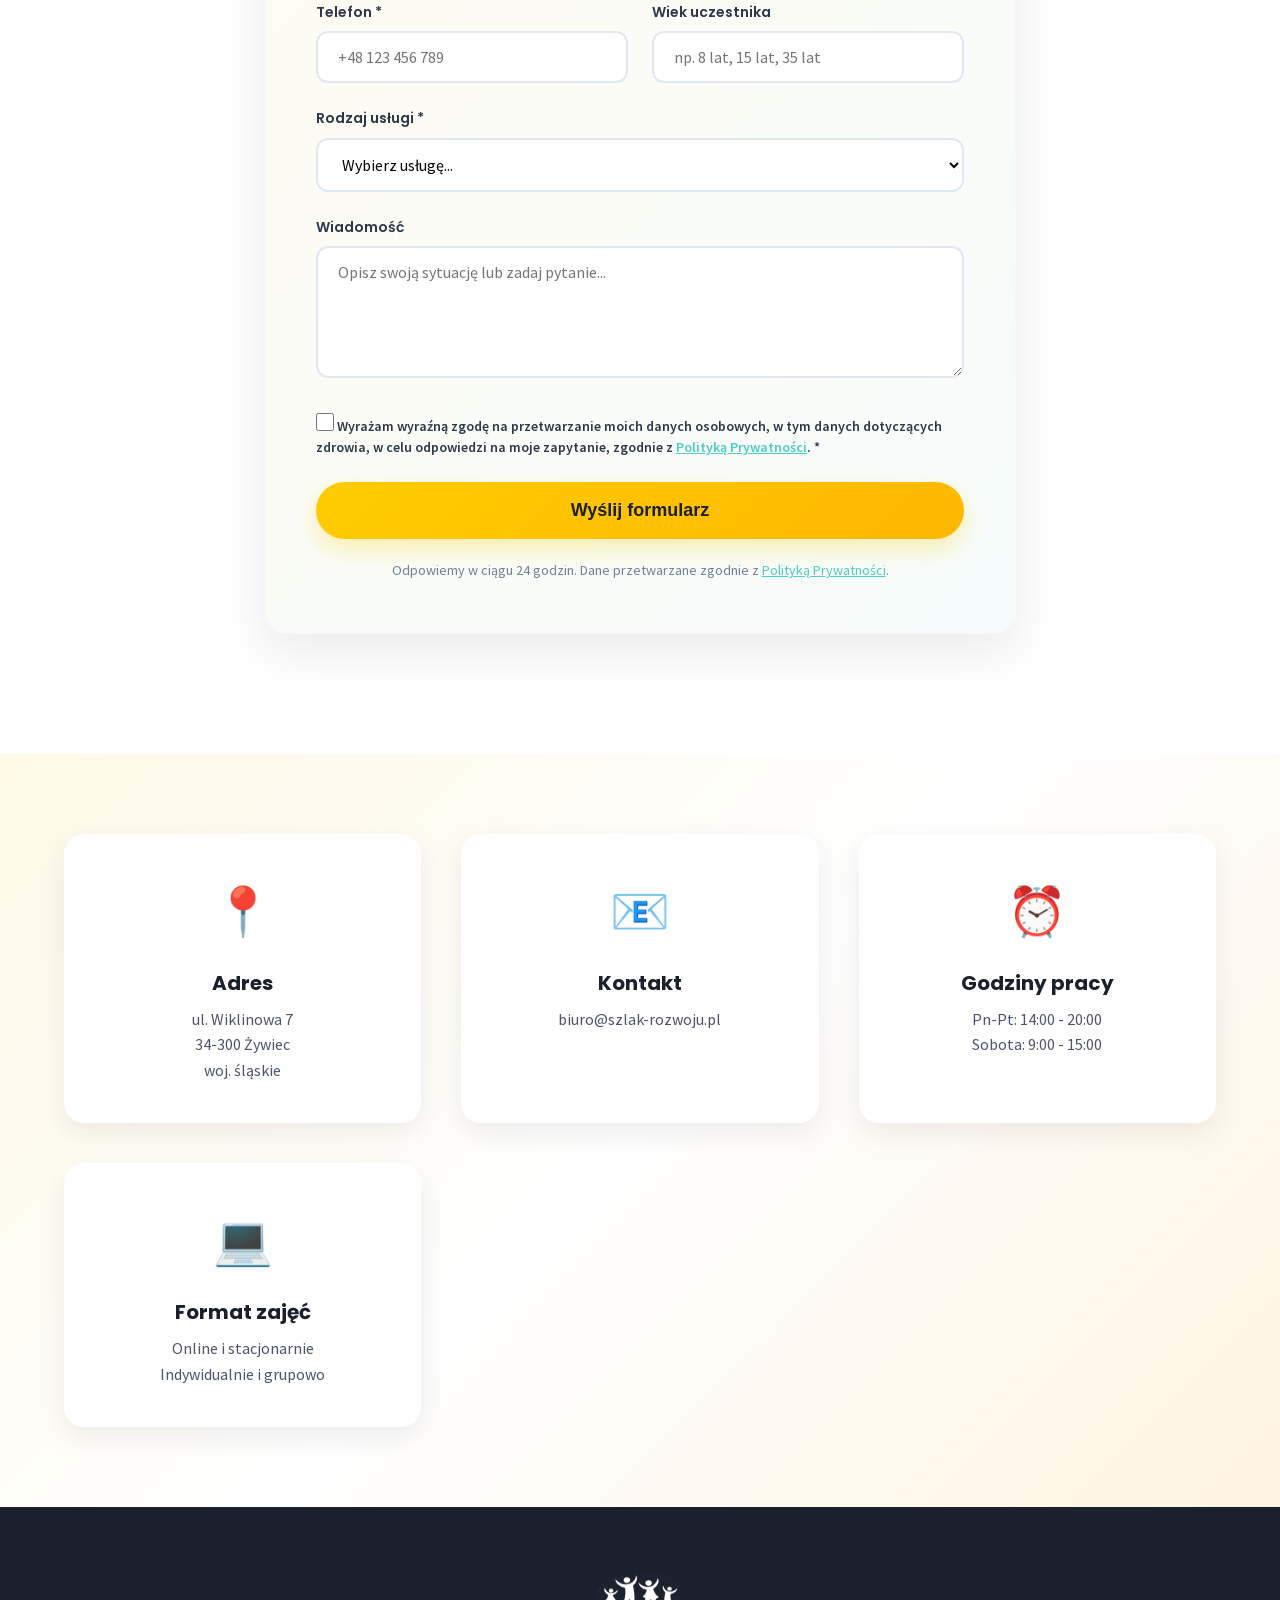
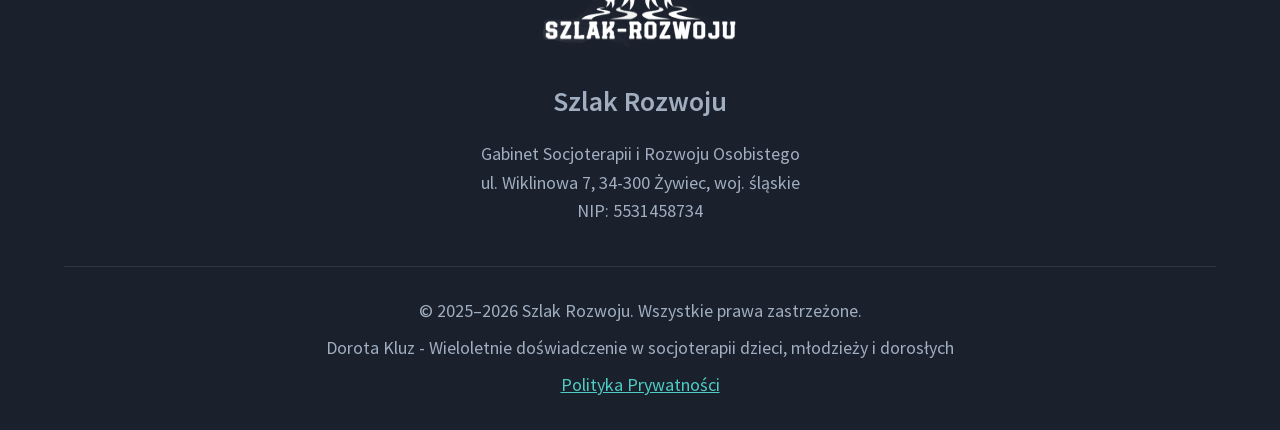
==== commit 0b091632: "perf: SEO Sprint 2 — image compression, og-image, CSS/JS minification Image optimization: - dorota-k" ====
--- a/index.html
+++ b/index.html
@@ -16,13 +16,15 @@
     <meta property="og:title" content="Socjoterapia Żywiec — Gabinet Szlak Rozwoju | TUS">
     <meta property="og:description" content="Gabinet socjoterapii w Żywcu. Socjoterapia indywidualna i grupowa, TUS dla dzieci, młodzieży i dorosłych. Umów bezpłatną konsultację. Dorota Kluz.">
     <meta property="og:url" content="https://szlak-rozwoju.pl/">
-    <meta property="og:image" content="https://szlak-rozwoju.pl/logo.png">
+    <meta property="og:image" content="https://szlak-rozwoju.pl/og-image.png">
+    <meta property="og:image:width" content="1200">
+    <meta property="og:image:height" content="630">
     <meta property="og:site_name" content="Szlak Rozwoju">
     <!-- Twitter Card -->
     <meta name="twitter:card" content="summary_large_image">
     <meta name="twitter:title" content="Socjoterapia Żywiec — Gabinet Szlak Rozwoju | TUS">
     <meta name="twitter:description" content="Gabinet socjoterapii w Żywcu. Socjoterapia indywidualna i grupowa, TUS dla dzieci, młodzieży i dorosłych. Umów bezpłatną konsultację.">
-    <meta name="twitter:image" content="https://szlak-rozwoju.pl/logo.png">
+    <meta name="twitter:image" content="https://szlak-rozwoju.pl/og-image.png">
     <!-- Local SEO & mobile -->
     <meta name="theme-color" content="#FFCC00">
     <meta name="geo.region" content="PL-24">
@@ -34,7 +36,7 @@
     <link rel="preload" href="fonts/source-sans-pro-400-latin.woff2" as="font" type="font/woff2" crossorigin>
     <link rel="icon" type="image/png" href="favicon.png">
     <link rel="apple-touch-icon" sizes="180x180" href="favicon.png">
-    <link rel="stylesheet" href="css/main.css">
+    <link rel="stylesheet" href="css/main.min.css">
     <script src="js/vendor/emailjs-4.4.1.min.js"
             integrity="sha384-SALc35EccAf6RzGw4iNsyj7kTPr33K7RoGzYu+7heZhT8s0GZouafRiCg1qy44AS"
             defer></script>
@@ -1037,7 +1039,7 @@
         </div>
     </div>
 
-    <script src="js/main.js" defer></script>
+    <script src="js/main.min.js" defer></script>
 
 </body>
 
--- a/css/main.min.css
+++ b/css/main.min.css
@@ -0,0 +1 @@
+@keyframes float{0%,to{transform:translateY(0) rotate(0deg)}50%{transform:translateY(-20px) rotate(5deg)}}@keyframes fadeIn{0%{opacity:0}to{opacity:1}}@keyframes chatPulse{0%,to{box-shadow:0 4px 20px rgba(255,204,0,.4)}50%{box-shadow:0 4px 30px rgba(255,204,0,.7)}}@keyframes chatSlideUp{0%{opacity:0;transform:translateY(20px)}to{opacity:1;transform:translateY(0)}}@keyframes chatTypingDot{0%,60%,to{transform:translateY(0);opacity:.4}30%{transform:translateY(-6px);opacity:1}}@font-face{font-family:"Poppins";font-style:normal;font-weight:300;font-display:swap;src:url(../fonts/poppins-300-latin-ext.woff2)format("woff2");unicode-range:U+0100-02BA,U+02BD-02C5,U+02C7-02CC,U+02CE-02D7,U+02DD-02FF,U+0304,U+0308,U+0329,U+1D00-1DBF,U+1E00-1E9F,U+1EF2-1EFF,U+2020,U+20A0-20AB,U+20AD-20C0,U+2113,U+2C60-2C7F,U+A720-A7FF}@font-face{font-family:"Poppins";font-style:normal;font-weight:300;font-display:swap;src:url(../fonts/poppins-300-latin.woff2)format("woff2");unicode-range:U+0000-00FF,U+0131,U+0152-0153,U+02BB-02BC,U+02C6,U+02DA,U+02DC,U+0304,U+0308,U+0329,U+2000-206F,U+20AC,U+2122,U+2191,U+2193,U+2212,U+2215,U+FEFF,U+FFFD}@font-face{font-family:"Poppins";font-style:normal;font-weight:400;font-display:swap;src:url(../fonts/poppins-400-latin-ext.woff2)format("woff2");unicode-range:U+0100-02BA,U+02BD-02C5,U+02C7-02CC,U+02CE-02D7,U+02DD-02FF,U+0304,U+0308,U+0329,U+1D00-1DBF,U+1E00-1E9F,U+1EF2-1EFF,U+2020,U+20A0-20AB,U+20AD-20C0,U+2113,U+2C60-2C7F,U+A720-A7FF}@font-face{font-family:"Poppins";font-style:normal;font-weight:400;font-display:swap;src:url(../fonts/poppins-400-latin.woff2)format("woff2");unicode-range:U+0000-00FF,U+0131,U+0152-0153,U+02BB-02BC,U+02C6,U+02DA,U+02DC,U+0304,U+0308,U+0329,U+2000-206F,U+20AC,U+2122,U+2191,U+2193,U+2212,U+2215,U+FEFF,U+FFFD}@font-face{font-family:"Poppins";font-style:normal;font-weight:600;font-display:swap;src:url(../fonts/poppins-600-latin-ext.woff2)format("woff2");unicode-range:U+0100-02BA,U+02BD-02C5,U+02C7-02CC,U+02CE-02D7,U+02DD-02FF,U+0304,U+0308,U+0329,U+1D00-1DBF,U+1E00-1E9F,U+1EF2-1EFF,U+2020,U+20A0-20AB,U+20AD-20C0,U+2113,U+2C60-2C7F,U+A720-A7FF}@font-face{font-family:"Poppins";font-style:normal;font-weight:600;font-display:swap;src:url(../fonts/poppins-600-latin.woff2)format("woff2");unicode-range:U+0000-00FF,U+0131,U+0152-0153,U+02BB-02BC,U+02C6,U+02DA,U+02DC,U+0304,U+0308,U+0329,U+2000-206F,U+20AC,U+2122,U+2191,U+2193,U+2212,U+2215,U+FEFF,U+FFFD}@font-face{font-family:"Poppins";font-style:normal;font-weight:700;font-display:swap;src:url(../fonts/poppins-700-latin-ext.woff2)format("woff2");unicode-range:U+0100-02BA,U+02BD-02C5,U+02C7-02CC,U+02CE-02D7,U+02DD-02FF,U+0304,U+0308,U+0329,U+1D00-1DBF,U+1E00-1E9F,U+1EF2-1EFF,U+2020,U+20A0-20AB,U+20AD-20C0,U+2113,U+2C60-2C7F,U+A720-A7FF}@font-face{font-family:"Poppins";font-style:normal;font-weight:700;font-display:swap;src:url(../fonts/poppins-700-latin.woff2)format("woff2");unicode-range:U+0000-00FF,U+0131,U+0152-0153,U+02BB-02BC,U+02C6,U+02DA,U+02DC,U+0304,U+0308,U+0329,U+2000-206F,U+20AC,U+2122,U+2191,U+2193,U+2212,U+2215,U+FEFF,U+FFFD}@font-face{font-family:"Poppins";font-style:normal;font-weight:800;font-display:swap;src:url(../fonts/poppins-800-latin-ext.woff2)format("woff2");unicode-range:U+0100-02BA,U+02BD-02C5,U+02C7-02CC,U+02CE-02D7,U+02DD-02FF,U+0304,U+0308,U+0329,U+1D00-1DBF,U+1E00-1E9F,U+1EF2-1EFF,U+2020,U+20A0-20AB,U+20AD-20C0,U+2113,U+2C60-2C7F,U+A720-A7FF}@font-face{font-family:"Poppins";font-style:normal;font-weight:800;font-display:swap;src:url(../fonts/poppins-800-latin.woff2)format("woff2");unicode-range:U+0000-00FF,U+0131,U+0152-0153,U+02BB-02BC,U+02C6,U+02DA,U+02DC,U+0304,U+0308,U+0329,U+2000-206F,U+20AC,U+2122,U+2191,U+2193,U+2212,U+2215,U+FEFF,U+FFFD}@font-face{font-family:"Source Sans Pro";font-style:normal;font-weight:300;font-display:swap;src:url(../fonts/source-sans-pro-300-latin-ext.woff2)format("woff2");unicode-range:U+0100-02BA,U+02BD-02C5,U+02C7-02CC,U+02CE-02D7,U+02DD-02FF,U+0304,U+0308,U+0329,U+1D00-1DBF,U+1E00-1E9F,U+1EF2-1EFF,U+2020,U+20A0-20AB,U+20AD-20C0,U+2113,U+2C60-2C7F,U+A720-A7FF}@font-face{font-family:"Source Sans Pro";font-style:normal;font-weight:300;font-display:swap;src:url(../fonts/source-sans-pro-300-latin.woff2)format("woff2");unicode-range:U+0000-00FF,U+0131,U+0152-0153,U+02BB-02BC,U+02C6,U+02DA,U+02DC,U+0304,U+0308,U+0329,U+2000-206F,U+20AC,U+2122,U+2191,U+2193,U+2212,U+2215,U+FEFF,U+FFFD}@font-face{font-family:"Source Sans Pro";font-style:normal;font-weight:400;font-display:swap;src:url(../fonts/source-sans-pro-400-latin-ext.woff2)format("woff2");unicode-range:U+0100-02BA,U+02BD-02C5,U+02C7-02CC,U+02CE-02D7,U+02DD-02FF,U+0304,U+0308,U+0329,U+1D00-1DBF,U+1E00-1E9F,U+1EF2-1EFF,U+2020,U+20A0-20AB,U+20AD-20C0,U+2113,U+2C60-2C7F,U+A720-A7FF}@font-face{font-family:"Source Sans Pro";font-style:normal;font-weight:400;font-display:swap;src:url(../fonts/source-sans-pro-400-latin.woff2)format("woff2");unicode-range:U+0000-00FF,U+0131,U+0152-0153,U+02BB-02BC,U+02C6,U+02DA,U+02DC,U+0304,U+0308,U+0329,U+2000-206F,U+20AC,U+2122,U+2191,U+2193,U+2212,U+2215,U+FEFF,U+FFFD}@font-face{font-family:"Source Sans Pro";font-style:normal;font-weight:600;font-display:swap;src:url(../fonts/source-sans-pro-600-latin-ext.woff2)format("woff2");unicode-range:U+0100-02BA,U+02BD-02C5,U+02C7-02CC,U+02CE-02D7,U+02DD-02FF,U+0304,U+0308,U+0329,U+1D00-1DBF,U+1E00-1E9F,U+1EF2-1EFF,U+2020,U+20A0-20AB,U+20AD-20C0,U+2113,U+2C60-2C7F,U+A720-A7FF}@font-face{font-family:"Source Sans Pro";font-style:normal;font-weight:600;font-display:swap;src:url(../fonts/source-sans-pro-600-latin.woff2)format("woff2");unicode-range:U+0000-00FF,U+0131,U+0152-0153,U+02BB-02BC,U+02C6,U+02DA,U+02DC,U+0304,U+0308,U+0329,U+2000-206F,U+20AC,U+2122,U+2191,U+2193,U+2212,U+2215,U+FEFF,U+FFFD}*{margin:0;padding:0;box-sizing:border-box}.hero-card p,body{color:#2d3748;line-height:1.6}body{font-family:"Poppins",sans-serif;background-color:#fff;overflow-x:hidden}html{scroll-behavior:smooth}.warm-gradient{background:linear-gradient(135deg,#fff9e6 0,#fff 50%,#fff4e0 100%)}.path-decoration{position:absolute;width:100%;height:100%;top:0;left:0;pointer-events:none;overflow:hidden}.path-curve{position:absolute;width:300px;height:300px;border-radius:50%;opacity:.15;filter:blur(40px);animation:float 8s ease-in-out infinite}nav{position:fixed;top:0;left:0;right:0;background:#fff;padding:16px 0;box-shadow:0 2px 10px rgba(0,0,0,.05);z-index:1000}nav .container{max-width:1200px;margin:0 auto;padding:0 24px;display:flex;justify-content:space-between;align-items:center}nav img{height:60px}nav .nav-links{display:flex;gap:32px;font-size:16px;font-weight:500}nav a{color:#2d3748;text-decoration:none;transition:color .3s ease}.hero h1 .highlight,nav a:hover{color:#fc0}section{position:relative}.container{max-width:1200px;margin:0 auto;padding:0 24px}.hero h1,.section-title{font-weight:800;color:#1a202c}.section-title{font-size:48px;margin-bottom:16px;position:relative;display:inline-block}.section-title::after{content:"";position:absolute;bottom:-8px;left:0;width:60px;height:6px;background:linear-gradient(90deg,#fc0,#ff6b6b);border-radius:3px}.section-subtitle{max-width:700px;margin:24px auto 0}.about-text,.section-subtitle{font-size:20px;line-height:1.8;color:#4a5568;font-family:"Source Sans Pro",sans-serif}.cta-button,.cta-secondary{padding:16px 40px;border-radius:50px;font-weight:600;font-size:18px;cursor:pointer;transition:all .3s ease;display:inline-block;text-decoration:none}.cta-button{background:linear-gradient(135deg,#fc0 0,#ffb800 100%);color:#1a202c;border:0;box-shadow:0 10px 25px rgba(255,204,0,.3);position:relative;overflow:hidden}.cta-button:hover{transform:scale(1.05);box-shadow:0 15px 35px rgba(255,204,0,.4)}.cta-secondary{background:0 0;color:#2d3748;border:2px solid #e2e8f0}.cta-secondary:hover{border-color:#fc0;color:#fc0}.hero,.hero-content{align-items:center;position:relative}.hero{min-height:100vh;display:flex;padding-top:100px}.hero-content{display:grid;grid-template-columns:1.2fr 1fr;gap:80px;z-index:1}.hero h1{font-size:clamp(28px,6vw + .5rem,64px);line-height:1.2;margin-bottom:24px}.hero-text,.hero-text-bold{font-size:22px;line-height:1.7;color:#4a5568;margin-bottom:16px;font-family:"Source Sans Pro",sans-serif}.hero-text-bold{font-size:20px;color:#2d3748;margin-bottom:40px;font-weight:600}.hero-buttons{display:flex;gap:20px}.hero-card{background:linear-gradient(135deg,#fc0 0,#ffb800 100%);border-radius:30px;padding:60px;box-shadow:0 30px 60px rgba(255,204,0,.3);text-align:center;animation:float 6s ease-in-out infinite}.hero-card .icon{font-size:72px;margin-bottom:24px}.hero-card__title,.service-card h3{font-size:28px;font-weight:700;color:#1a202c}.hero-card__title{font-family:"Poppins",sans-serif;margin-bottom:16px}.hero-card p{font-size:18px}.hero-card-badge{display:inline-block;background:rgba(0,0,0,.12);color:#1a202c;font-size:15px;font-weight:600;padding:8px 18px;border-radius:20px;margin-top:20px}.services-grid{display:grid;grid-template-columns:repeat(2,1fr);gap:40px}.service-card{background:#fff;border-radius:24px;padding:40px;box-shadow:0 10px 30px rgba(0,0,0,.08);transition:all .4s cubic-bezier(.4,0,.2,1);cursor:pointer;position:relative;overflow:hidden;border:3px solid transparent}.service-card:hover{transform:translateY(-8px);box-shadow:0 20px 40px rgba(0,0,0,.12)}.service-card.active{border-color:var(--service-color)}.service-icon{width:80px;height:80px;border-radius:20px;display:flex;align-items:center;justify-content:center;font-size:40px;margin-bottom:24px;box-shadow:0 10px 25px rgba(0,0,0,.2)}.service-card h3{margin-bottom:12px}.service-description{font-size:18px;color:#4a5568;line-height:1.6;margin-bottom:20px;font-family:"Source Sans Pro",sans-serif}.service-badges{display:flex;flex-wrap:wrap;gap:8px;margin-bottom:16px}.service-badge{display:inline-flex;align-items:center;gap:6px;font-size:13px;font-weight:600;padding:6px 14px;border-radius:20px;font-family:"Source Sans Pro",sans-serif}.service-badge--stacjonarnie{background:rgba(78,205,196,.15);color:#2a8f87}.service-badge--online{background:rgba(108,92,231,.15);color:#5b4cc4}.service-badge--wyjazdy{background:rgba(155,89,182,.15);color:#7d3c98}.service-details{display:none;animation:fadeIn .3s ease}.service-details.active{display:block}.service-detail-list{background:rgba(0,0,0,.02);padding:20px;border-radius:12px;margin-bottom:20px}.service-detail-item{display:flex;align-items:flex-start;margin-bottom:12px;font-size:16px;color:#2d3748}.service-detail-item span:first-child{margin-right:12px;font-size:20px}.service-price-box{display:flex;justify-content:space-between;align-items:center;padding:20px;border-radius:12px;margin-top:20px}.service-price-label{font-size:14px;color:#718096;margin-bottom:4px}.pricing-table th,.process-content h3,.service-price{font-size:24px;font-weight:700;color:#1a202c}.service-toggle{text-align:center;margin-top:20px;font-size:14px;font-weight:600;cursor:pointer}.process-number,.process-step{display:flex;align-items:center}.process-step{gap:40px;margin-bottom:60px}.process-step.reverse{flex-direction:row-reverse}.process-number{width:120px;height:120px;border-radius:50%;justify-content:center;font-size:48px;font-weight:800;color:#fff;box-shadow:0 15px 35px rgba(0,0,0,.15);flex-shrink:0}.process-content{flex:1;background:#fff;padding:30px;border-radius:20px;box-shadow:0 10px 30px rgba(0,0,0,.08);border:2px solid #f7fafc}.process-content h3{margin-bottom:12px}.process-content p{font-size:18px;color:#4a5568;line-height:1.6;font-family:"Source Sans Pro",sans-serif}.pricing-table{background:#fff;border-radius:24px;overflow:hidden;box-shadow:0 20px 50px rgba(0,0,0,.1)}.pricing-table table{width:100%;border-collapse:collapse}.pricing-table thead{background:linear-gradient(135deg,#fc0,#ffb800)}.pricing-table th{padding:24px;font-size:18px}.pricing-table th:first-child{text-align:left}.pricing-table td:not(:first-child),.pricing-table th:not(:first-child){text-align:center}.pricing-table td{padding:24px;font-size:16px;color:#2d3748;border-bottom:1px solid #e2e8f0}.price-amount,.price-free{font-size:18px;font-weight:700;color:#10b981}.price-amount{color:#1a202c}.packages-grid{display:grid;grid-template-columns:repeat(2,1fr);gap:30px;margin-top:60px}.package-card{padding:40px;border-radius:20px;box-shadow:0 15px 35px rgba(0,0,0,.2)}.package-card h3{font-size:24px;font-weight:700;margin-bottom:16px}.package-card p{font-size:18px;margin-bottom:12px}.package-price{font-size:32px;font-weight:800}.package-price-old{font-size:18px;text-decoration:line-through;opacity:.6}.package-savings{font-size:14px;margin-top:8px;font-weight:600}.faq-item{background:#fff;border-radius:16px;overflow:hidden;box-shadow:0 5px 20px rgba(0,0,0,.06);cursor:pointer;margin-bottom:20px;border-left:4px solid transparent;transition:all .3s ease}.faq-item:hover{border-left-color:#fc0;background:rgba(255,204,0,.05)}.faq-question{padding:24px 30px;display:flex;justify-content:space-between;align-items:center}.faq-question h3{font-size:20px;font-weight:600;color:#1a202c}.faq-toggle{font-size:24px;color:#fc0;transition:transform .3s ease}.faq-item.active .faq-toggle{transform:rotate(180deg)}.faq-answer{max-height:0;overflow:hidden;transition:max-height .3s ease}.faq-item.active .faq-answer{max-height:500px}.faq-answer-content{padding:0 30px 24px;font-size:18px;color:#4a5568;line-height:1.7;font-family:"Source Sans Pro",sans-serif}.benefits-grid{display:grid;grid-template-columns:repeat(3,1fr);gap:40px}.benefit-card{background:#fff;padding:40px 30px;border-radius:20px;text-align:center;box-shadow:0 10px 30px rgba(0,0,0,.08);transition:transform .3s ease}.benefit-card:hover{transform:translateY(-10px)}.benefit-icon{font-size:56px;margin-bottom:20px}.benefit-card h3{font-size:22px;font-weight:700;color:#1a202c;margin-bottom:12px}.benefit-card p,.contact-info-card p{font-size:16px;color:#4a5568;line-height:1.6;font-family:"Source Sans Pro",sans-serif}.form-grid{display:grid;grid-template-columns:repeat(2,1fr);gap:24px}.form-group{margin-bottom:24px}.form-group label{display:block;margin-bottom:8px;font-size:14px;font-weight:600;color:#2d3748}.form-input{width:100%;padding:14px 20px;border:2px solid #e2e8f0;border-radius:12px;font-size:16px;font-family:"Source Sans Pro",sans-serif;transition:all .3s ease;background:#fff}.form-input:focus{outline:0;border-color:#fc0;box-shadow:0 0 0 3px rgba(255,204,0,.1)}textarea.form-input{resize:vertical;min-height:120px}.contact-form{background:linear-gradient(135deg,rgba(255,204,0,.05),rgba(78,205,196,.05));padding:50px;border-radius:24px;box-shadow:0 20px 50px rgba(0,0,0,.08);border:2px solid #f7fafc}.contact-info-grid{display:grid;grid-template-columns:repeat(3,1fr);gap:40px}.contact-info-card{background:#fff;padding:40px;border-radius:20px;text-align:center;box-shadow:0 10px 30px rgba(0,0,0,.08)}.contact-info-card .icon{font-size:48px;margin-bottom:16px}.contact-info-card h3{font-size:20px;font-weight:700;color:#1a202c;margin-bottom:8px}footer{background:#1a202c;color:#fff;padding:60px 24px 30px;text-align:center}footer img{height:80px;margin-bottom:24px;filter:brightness(0) invert(1)}.footer-title,.mission-box h3,footer h3{font-size:28px;font-weight:700;margin-bottom:16px}footer p{font-size:18px;color:#a0aec0;font-family:"Source Sans Pro",sans-serif}.footer-divider{border-top:1px solid rgba(255,255,255,.1);padding-top:30px;margin-top:40px;font-size:14px;color:#718096}.about-grid{display:grid;grid-template-columns:1fr 1.3fr;gap:80px;align-items:center}.about-card{background:linear-gradient(135deg,#4ecdc4 0,#3ba99c 100%);border-radius:30px;padding:40px;text-align:center;box-shadow:0 20px 40px rgba(78,205,196,.3)}.about-avatar{width:240px;height:240px;border-radius:50%;margin:0 auto 24px;overflow:hidden;box-shadow:0 10px 30px rgba(0,0,0,.1)}.about-avatar img{width:100%;height:100%;object-fit:cover;display:block}.about-card__title{font-family:"Poppins",sans-serif;font-size:32px;font-weight:700;color:#fff;margin-bottom:12px}.about-card p{font-size:18px;color:rgba(255,255,255,.9);font-weight:500}.mission-box{background:linear-gradient(135deg,rgba(255,204,0,.1),rgba(255,107,107,.1));padding:30px;border-radius:20px;border-left:6px solid #fc0;margin-top:24px}.mission-box h3{font-size:24px;color:#1a202c}.mission-box p{font-size:18px;line-height:1.7;color:#2d3748;font-family:"Source Sans Pro",sans-serif}.text-center{text-align:center}.mb-80{margin-bottom:80px}.mb-60{margin-bottom:60px}.mb-40{margin-bottom:40px}.mb-24{margin-bottom:24px}.mt-24{margin-top:24px}.py-120{padding:120px 24px}.py-80{padding:80px 24px}.hamburger{display:none;background:0 0;border:0;cursor:pointer;padding:8px;z-index:1001}.hamburger span{display:block;width:28px;height:3px;background:#2d3748;margin:5px 0;border-radius:2px;transition:all .3s ease}@media (max-width:968px){.hero-content{gap:40px}.about-grid,.hero-content{grid-template-columns:1fr}.packages-grid,.services-grid{grid-template-columns:1fr;gap:40px}.contact-info-grid{grid-template-columns:1fr}.benefits-grid{grid-template-columns:repeat(2,1fr);gap:24px}.hero-card{padding:48px}.hero-card .icon{font-size:56px}.about-grid{gap:60px}.contact-info-grid{gap:30px}.section-title{font-size:36px}.process-step,.process-step.reverse,nav .nav-links{flex-direction:column}.hamburger{display:block}nav .nav-links{display:none;position:fixed;top:0;left:0;right:0;bottom:0;background:#fff;justify-content:flex-start;align-items:center;padding-top:100px;gap:20px;font-size:18px;z-index:999}nav .nav-links.open{display:flex}.hamburger.active span:nth-child(1){transform:rotate(45deg) translate(5px,6px)}.hamburger.active span:nth-child(2){opacity:0}.hamburger.active span:nth-child(3){transform:rotate(-45deg) translate(5px,-6px)}.form-grid{grid-template-columns:1fr}}@media (max-width:768px){.py-120{padding:80px 16px}.py-80{padding:60px 16px}.mb-80{margin-bottom:40px}.hero{padding-top:80px;min-height:auto}.hero-card{padding:40px}.hero-card .icon{font-size:48px}.hero-card__title{font-size:22px}.about-avatar{width:180px;height:180px}.about-card__title{font-size:26px}.about-grid{gap:40px}.contact-info-grid{gap:24px}.packages-grid{gap:20px}.path-curve{width:150px;height:150px;filter:blur(20px)}.pricing-table{overflow-x:auto;-webkit-overflow-scrolling:touch}.pricing-table table{min-width:500px}.about-text,.section-subtitle{font-size:18px}footer img{height:60px}.footer-title,footer h3{font-size:22px}}@media (max-width:480px){.container{padding:0 16px}.py-120{padding:60px 12px}.py-80{padding:40px 12px}nav img{height:44px}.hero-text{font-size:17px}.hero-text-bold{font-size:16px}.hero-buttons{flex-direction:column;gap:12px}.hero-buttons .cta-button,.hero-buttons .cta-secondary{width:100%;text-align:center}.cta-button,.cta-secondary{font-size:16px;padding:14px 28px}.hero-card{padding:32px}.hero-card .icon{font-size:40px}.section-title{font-size:28px}.about-text,.section-subtitle{font-size:16px}.service-card{padding:24px}.service-card h3{font-size:22px}.service-icon{width:60px;height:60px;font-size:30px}.mission-box p,.process-content p,.service-description,footer p{font-size:16px}.service-price-box{flex-direction:column;gap:12px;align-items:stretch}.service-price-box .cta-button{text-align:center}.benefit-card{padding:24px 20px}.benefits-grid{grid-template-columns:1fr}.contact-form,.contact-info-card{padding:24px}.contact-info-grid{gap:20px}.package-card{padding:24px}.package-price{font-size:26px}.packages-grid{gap:16px;margin-top:40px}.process-number{width:80px;height:80px;font-size:32px}.process-content{padding:20px}.mission-box h3,.process-content h3{font-size:20px}.process-step{gap:16px;margin-bottom:32px}.about-card{padding:28px}.about-card__title{font-size:24px}.about-avatar{width:150px;height:150px}.mission-box{padding:20px}.faq-question{padding:16px 20px}.faq-question h3{font-size:17px}.faq-answer-content{padding:0 20px 16px;font-size:16px}.path-decoration{display:none}footer{padding:40px 16px 20px}footer img{height:50px}.footer-title,footer h3{font-size:20px}}@media (max-width:360px){.hero h1{font-size:26px}.section-title{font-size:24px}.hero-card{padding:24px}.service-card{padding:20px}.process-number{width:64px;height:64px;font-size:28px}}.fade-in{opacity:0;transform:translateY(30px);transition:opacity .8s ease,transform .8s ease}.fade-in.visible{opacity:1;transform:translateY(0)}.chat-fab{position:fixed;bottom:24px;right:24px;width:64px;height:64px;border-radius:50%;background:linear-gradient(135deg,#fc0,#ffb800);border:0;cursor:pointer;z-index:1100;display:flex;align-items:center;justify-content:center;box-shadow:0 4px 20px rgba(255,204,0,.4);transition:transform .3s ease,background .3s ease;animation:chatPulse 2s infinite}.chat-fab:hover{transform:scale(1.1)}.chat-fab-close,.chat-fab-icon{font-size:28px;transition:opacity .2s ease}.chat-fab-close{font-size:24px;font-weight:700;color:#fff;position:absolute;opacity:0}.chat-fab.active{background:linear-gradient(135deg,#6b7280,#4b5563);animation:none}.chat-fab.active .chat-fab-icon{opacity:0}.chat-fab.active .chat-fab-close{opacity:1}.chat-fab-badge{position:absolute;top:-2px;right:-2px;width:16px;height:16px;background:#ef4444;border-radius:50%;border:2px solid #fff}.chat-fab-badge.hidden{display:none}.chat-window{position:fixed;bottom:100px;right:24px;width:380px;max-width:calc(100vw - 16px);height:520px;background:#fff;border-radius:20px;box-shadow:0 10px 40px rgba(0,0,0,.15);z-index:1100;display:none;flex-direction:column;overflow:hidden}.chat-window.open{display:flex;animation:chatSlideUp .3s ease}.chat-header{background:linear-gradient(135deg,#4ecdc4,#3ba99c);padding:16px 20px;display:flex;align-items:center;justify-content:space-between;flex-shrink:0}.chat-header-info{display:flex;align-items:center;gap:12px}.chat-avatar{width:40px;height:40px;background:rgba(255,255,255,.2);border-radius:50%;display:flex;align-items:center;justify-content:center;font-size:20px}.chat-header-name{color:#fff;font-weight:700;font-size:16px;font-family:"Poppins",sans-serif}.chat-header-status{color:rgba(255,255,255,.85);font-size:12px}.chat-close{background:0 0;border:0;color:#fff;font-size:20px;cursor:pointer;padding:4px 8px;border-radius:8px;transition:background .2s}.chat-close:hover{background:rgba(255,255,255,.2)}.chat-messages{flex:1;overflow-y:auto;padding:16px;background:#fff9e6;display:flex;flex-direction:column;gap:12px}.chat-messages::-webkit-scrollbar{width:6px}.chat-messages::-webkit-scrollbar-track{background:0 0}.chat-messages::-webkit-scrollbar-thumb{background:#e2e8f0;border-radius:3px}.chat-msg-bot,.chat-msg-user{color:#1a202c;padding:12px 16px;max-width:85%;font-size:14px;line-height:1.5}.chat-msg-bot{align-self:flex-start;background:#fff;border-radius:16px 16px 16px 4px;box-shadow:0 1px 3px rgba(0,0,0,.08)}.chat-msg-user{align-self:flex-end;background:linear-gradient(135deg,#fc0,#ffb800);border-radius:16px 16px 4px 16px;font-weight:500}.chat-typing{align-self:flex-start;background:#fff;padding:12px 20px;border-radius:16px 16px 16px 4px;display:flex;gap:5px;align-items:center;box-shadow:0 1px 3px rgba(0,0,0,.08)}.chat-typing-dot{width:8px;height:8px;background:#cbd5e0;border-radius:50%;animation:chatTypingDot 1.4s infinite}.chat-typing-dot:nth-child(2){animation-delay:.2s}.chat-typing-dot:nth-child(3){animation-delay:.4s}.chat-replies{padding:12px 16px;display:flex;flex-wrap:wrap;gap:8px;background:#fff;border-top:1px solid #f0f0f0;flex-shrink:0}.chat-replies:empty{display:none}.chat-input-bar input,.chat-reply-btn{padding:8px 16px;border-radius:20px;font-family:"Source Sans Pro",sans-serif}.chat-reply-btn{border:1.5px solid #4ecdc4;background:#fff;color:#2d8a83;font-size:13px;cursor:pointer;transition:all .2s ease}.chat-reply-btn:hover{background:#4ecdc4;color:#fff}.chat-reply-cta{background:linear-gradient(135deg,#fc0,#ffb800);border-color:#fc0;color:#1a202c;font-weight:600}.chat-reply-cta:hover{background:linear-gradient(135deg,#ffb800,#ffa000);border-color:#ffb800;color:#1a202c}body.chat-open{overflow:hidden}@media (max-width:968px){.chat-fab{width:56px;height:56px;bottom:16px;right:16px}.chat-fab-icon{font-size:24px}.chat-window{width:calc(100vw - 16px);height:calc(100vh - 16px);bottom:8px;right:8px;border-radius:16px}}.chat-input-bar{display:flex;gap:8px;padding:10px 12px;background:#fff;border-top:1px solid #f0f0f0;flex-shrink:0}.chat-input-bar input{flex:1;border:1.5px solid #e2e8f0;background:#fff9e6;font-size:16px;outline:0;transition:border-color .2s ease}.chat-input-bar input:focus{border-color:#4ecdc4}.chat-input-bar button{width:38px;height:38px;border:0;border-radius:50%;background:linear-gradient(135deg,#4ecdc4,#3ba99c);color:#fff;font-size:16px;cursor:pointer;transition:transform .2s ease,opacity .2s ease;flex-shrink:0}.chat-input-bar button:hover{transform:scale(1.08)}.chat-input-bar button:disabled{opacity:.5;cursor:not-allowed;transform:none}.skip-to-content{position:absolute;left:-9999px;top:auto;width:1px;height:1px;overflow:hidden;z-index:10000}.skip-to-content:focus{position:fixed;top:10px;left:10px;width:auto;height:auto;padding:12px 24px;background:#fc0;color:#1a1a2e;font-size:16px;font-weight:600;text-decoration:none;border-radius:8px;box-shadow:0 4px 12px rgba(0,0,0,.3);z-index:10000}.form-honeypot{position:absolute;left:-9999px;opacity:0;height:0;width:0;pointer-events:none}.toast-notification{position:fixed;bottom:24px;left:50%;transform:translateX(-50%) translateY(20px);padding:14px 28px;border-radius:12px;font-family:"Source Sans Pro",sans-serif;font-size:15px;font-weight:600;color:#fff;z-index:10001;opacity:0;transition:opacity .3s,transform .3s;max-width:90vw;text-align:center;box-shadow:0 4px 20px rgba(0,0,0,.15)}.toast-notification--visible{opacity:1;transform:translateX(-50%) translateY(0)}.toast-notification--success{background:#38a169}.toast-notification--error{background:#e53e3e}.faq-question:focus-visible,.service-card:focus-visible{outline:3px solid #4ecdc4;outline-offset:2px;border-radius:8px}.privacy-banner{position:fixed;bottom:0;left:0;right:0;background:#1a202c;color:#fff;padding:16px 24px;z-index:10000;font-family:"Source Sans Pro",sans-serif;font-size:14px;line-height:1.5;box-shadow:0-4px 20px rgba(0,0,0,.15)}.privacy-banner__inner{max-width:1000px;margin:0 auto;display:flex;align-items:center;gap:16px;flex-wrap:wrap}.privacy-banner__text{flex:1;min-width:200px;margin:0}.privacy-banner__link{color:#4ecdc4;text-decoration:underline}.privacy-banner__close{background:#fc0;color:#1a202c;border:0;padding:10px 28px;border-radius:50px;font-weight:600;font-size:14px;cursor:pointer;white-space:nowrap}.nav-link--active{color:#4ecdc4;font-weight:600}.hero-decoration--1{background:#fc0;top:10%;left:5%}.hero-decoration--2{background:#4ecdc4;bottom:15%;right:10%}.hero-decoration--3{background:#ff6b6b;top:40%;right:20%}.hero-subtitle--highlight{font-size:1.15em;font-weight:600;color:#4ecdc4;margin-bottom:8px}.service-card[data-color=gold]{--service-color:#FFCC00}.service-card[data-color=turquoise]{--service-color:#4ECDC4}.service-card[data-color=coral]{--service-color:#FF6B6B}.service-card[data-color=purple]{--service-color:#9B59B6}.process-number[data-color=gold],.service-card[data-color=gold] .service-icon{background:linear-gradient(135deg,#fc0,#ffb800)}.process-number[data-color=turquoise],.service-card[data-color=turquoise] .service-icon{background:linear-gradient(135deg,#4ecdc4,#3ba99c)}.process-number[data-color=coral],.service-card[data-color=coral] .service-icon{background:linear-gradient(135deg,#ff6b6b,#e74c3c)}.process-number[data-color=purple],.service-card[data-color=purple] .service-icon{background:linear-gradient(135deg,#9b59b6,#8e44ad)}.service-card[data-color=gold] .service-bullet{color:#fc0}.service-card[data-color=turquoise] .service-bullet{color:#4ecdc4}.service-card[data-color=coral] .service-bullet{color:#ff6b6b}.service-card[data-color=purple] .service-bullet{color:#9b59b6}.service-card[data-color=gold] .service-price-box{background:linear-gradient(135deg,rgba(255,204,0,.15),rgba(255,204,0,.05))}.service-card[data-color=turquoise] .service-price-box{background:linear-gradient(135deg,rgba(78,205,196,.15),rgba(78,205,196,.05))}.service-card[data-color=coral] .service-price-box{background:linear-gradient(135deg,rgba(255,107,107,.15),rgba(255,107,107,.05))}.service-card[data-color=purple] .service-price-box{background:linear-gradient(135deg,rgba(155,89,182,.15),rgba(155,89,182,.05))}.service-card[data-color=gold] .service-toggle{color:#fc0}.service-card[data-color=turquoise] .service-toggle{color:#4ecdc4}.service-card[data-color=coral] .service-toggle{color:#ff6b6b}.service-card[data-color=purple] .service-toggle{color:#9b59b6}.cta-button--compact{padding:12px 28px;font-size:16px}.container--narrow{max-width:800px}.container--medium{max-width:900px}.container--wide{max-width:1000px}.package-card--gold{background:linear-gradient(135deg,#fc0 0,#ffb800 100%)}.package-card--gold .package-price,.package-card--gold h3{color:#1a202c}.package-card--gold .package-savings,.package-card--gold p{color:#2d3748}.package-card--turquoise{background:linear-gradient(135deg,#4ecdc4 0,#3ba99c 100%)}.package-card--coral .package-price,.package-card--coral .package-savings,.package-card--coral h3,.package-card--coral p,.package-card--red .package-price,.package-card--red .package-savings,.package-card--red h3,.package-card--red p,.package-card--turquoise .package-price,.package-card--turquoise .package-savings,.package-card--turquoise h3,.package-card--turquoise p{color:#fff}.package-card--coral{background:linear-gradient(135deg,#ff6b6b 0,#e74c3c 100%)}.package-card--red{background:linear-gradient(135deg,#e74c3c 0,#c0392b 100%)}.form-group--consent{margin-top:16px}.form-consent-label{display:flex;align-items:flex-start;gap:10px;cursor:pointer;font-size:14px;font-family:"Source Sans Pro",sans-serif;color:#4a5568;line-height:1.5}.form-consent-checkbox{margin-top:4px;min-width:18px;min-height:18px;accent-color:#fc0}.form-submit--full{width:100%;font-size:18px;padding:18px}.form-footer-note{font-size:14px;color:#718096;text-align:center;margin-top:20px;font-family:"Source Sans Pro",sans-serif}.link--accent{color:#4ecdc4}.link--accent-underline{color:#4ecdc4;text-decoration:underline}.link--inherit{color:inherit;text-decoration:none}.footer-description{max-width:600px;margin:0 auto 40px}.footer-meta{margin-top:8px}.u-hidden{display:none!important}
